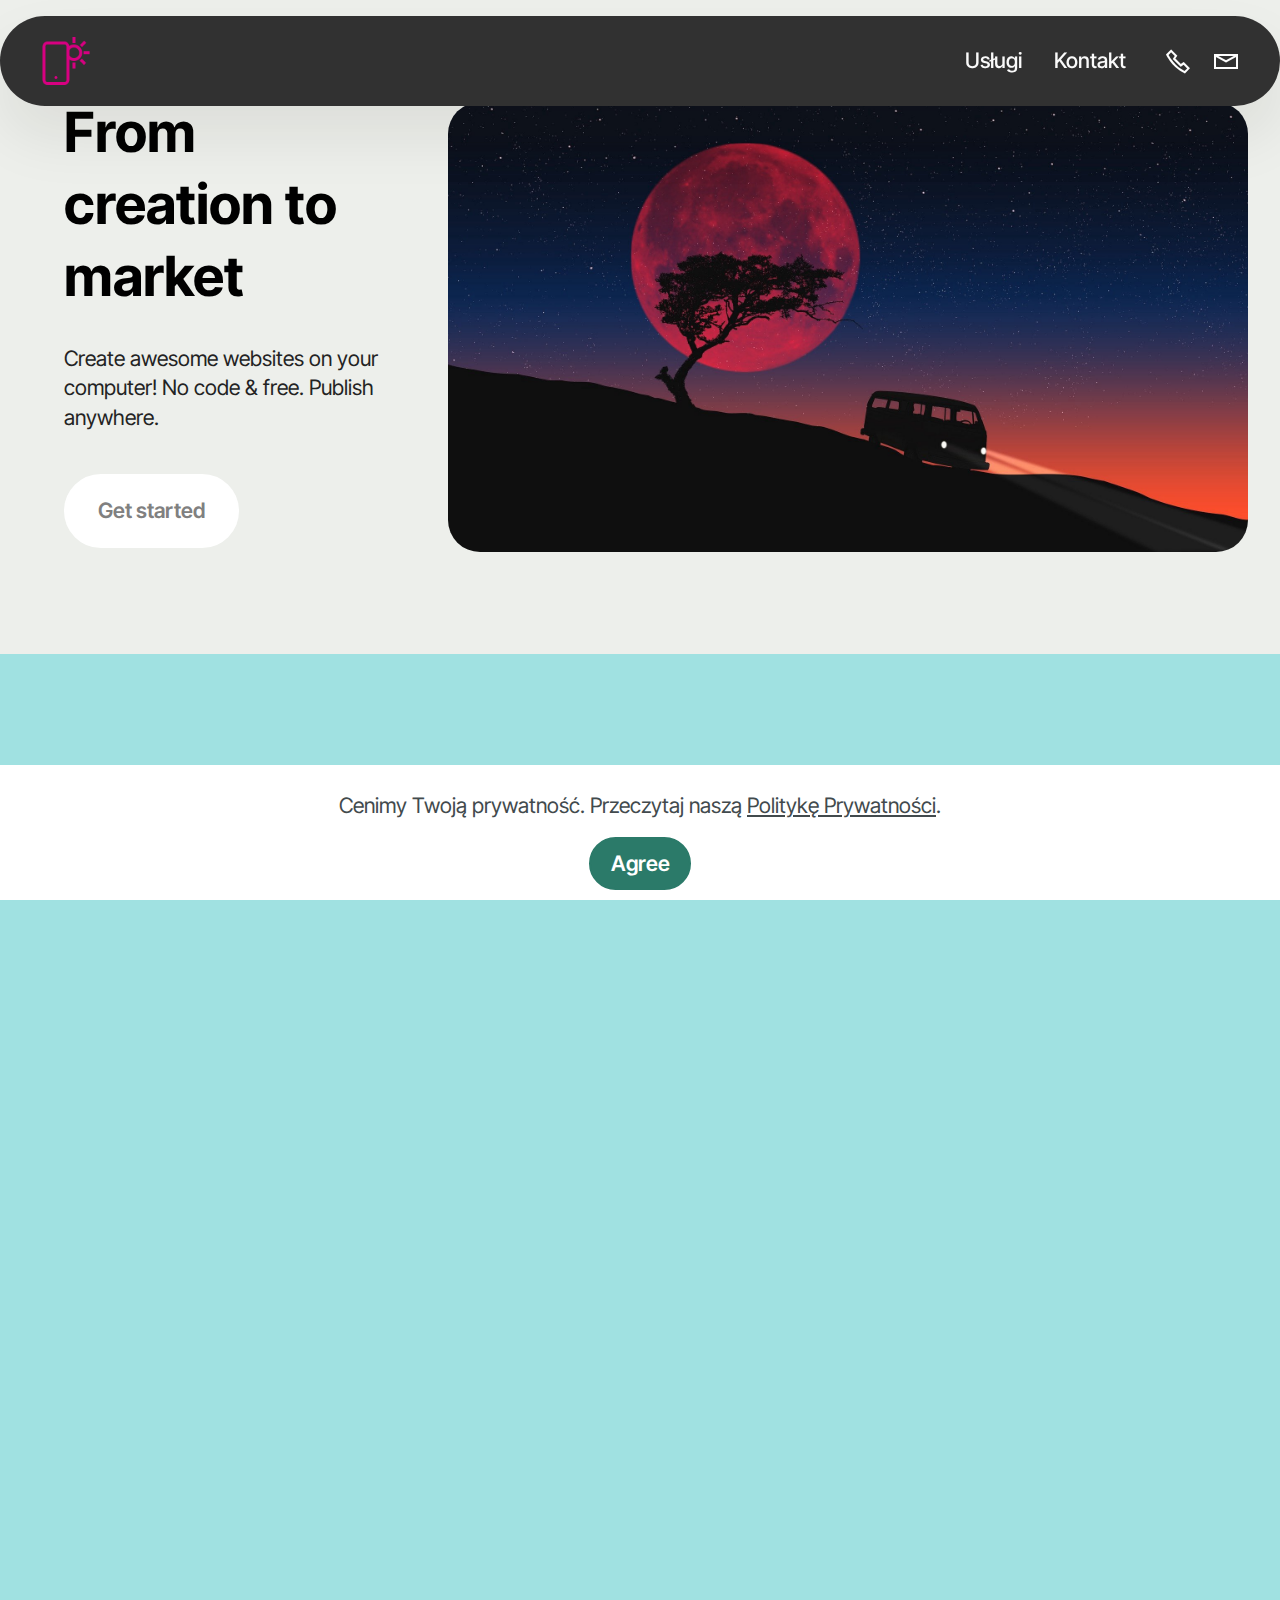
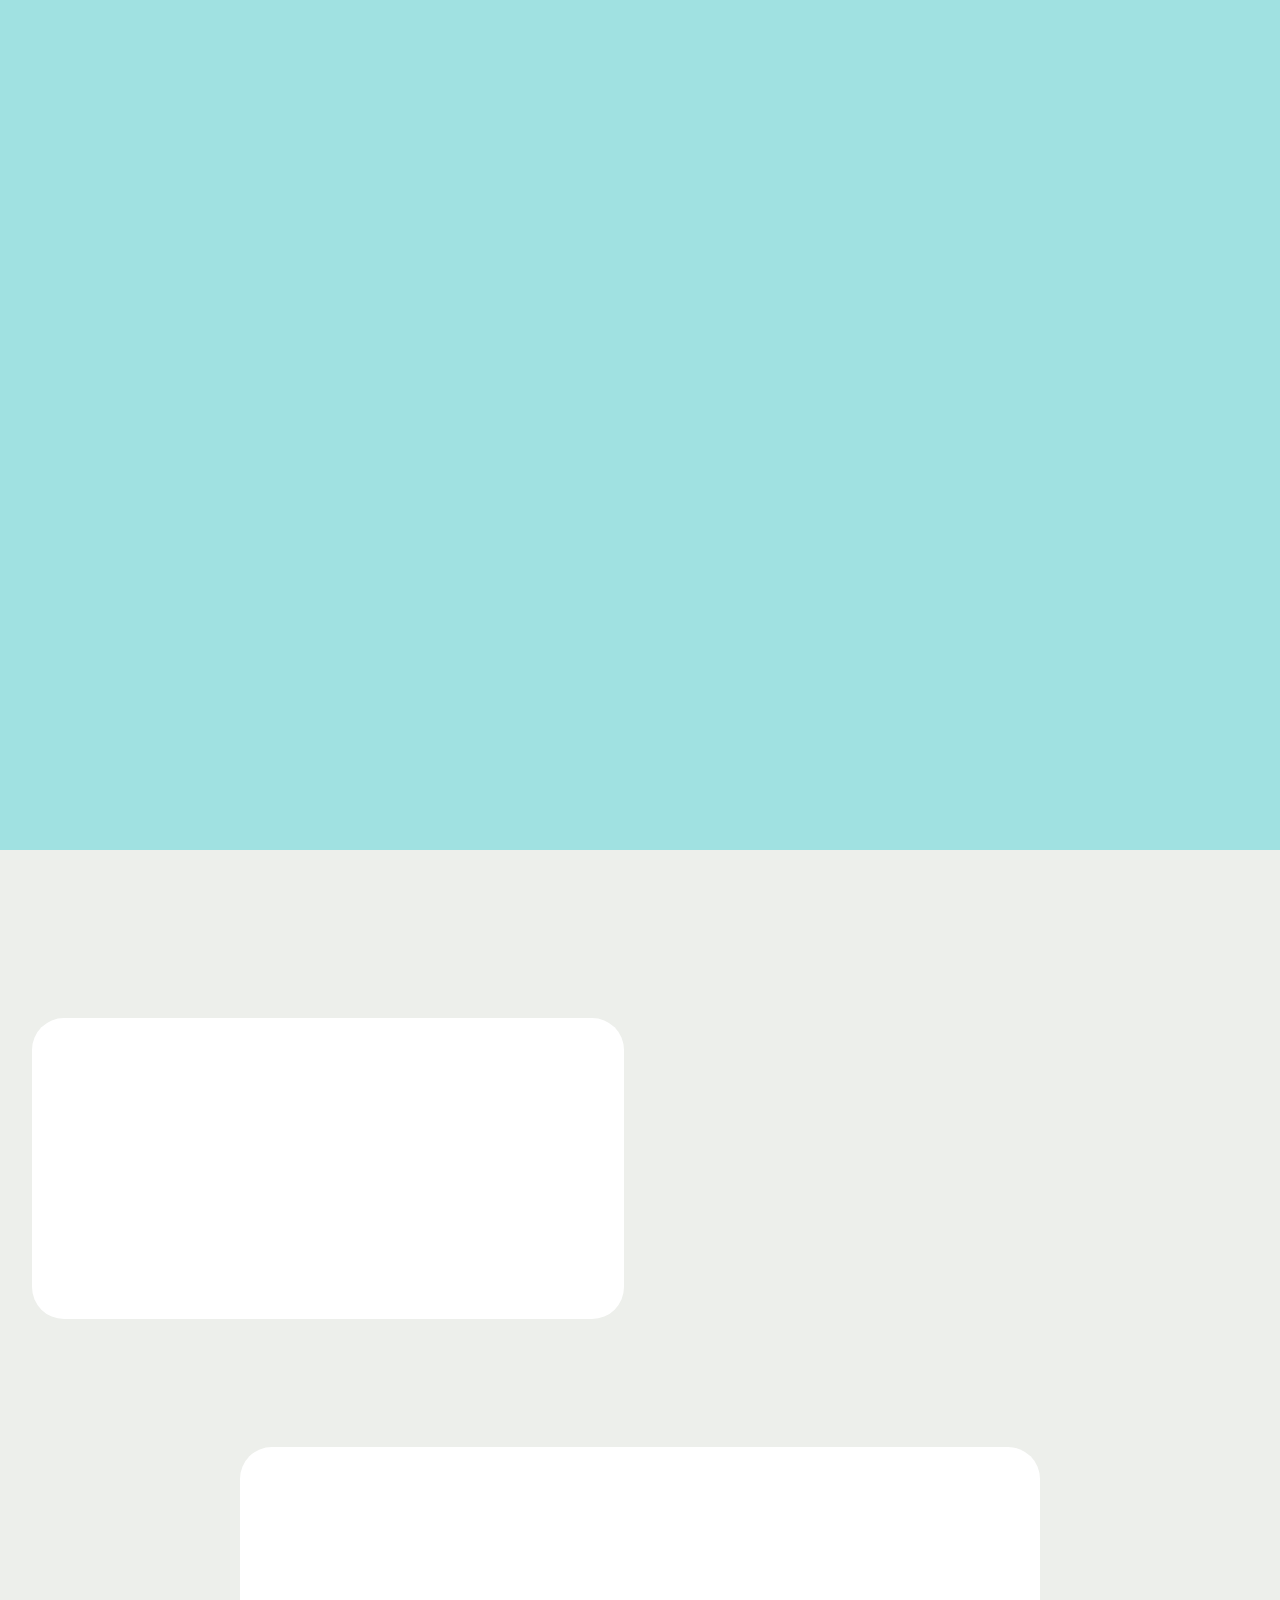
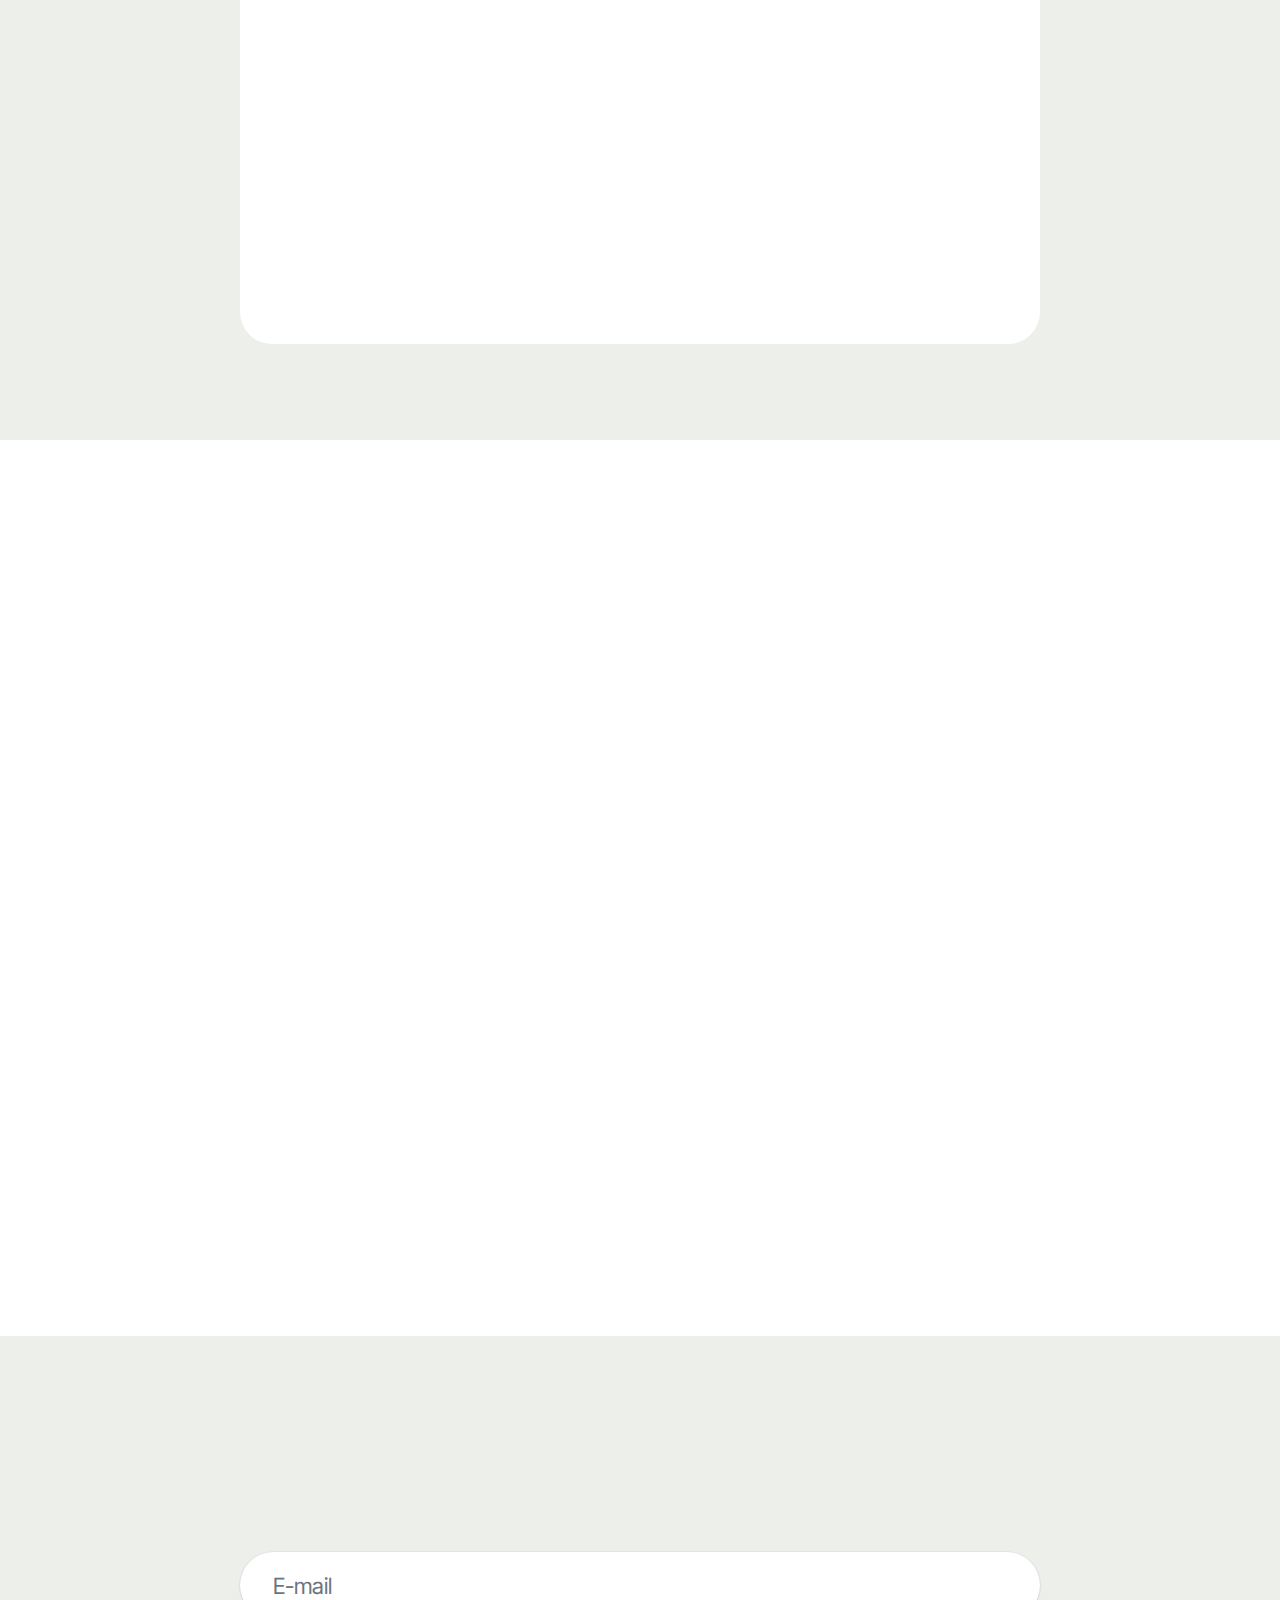
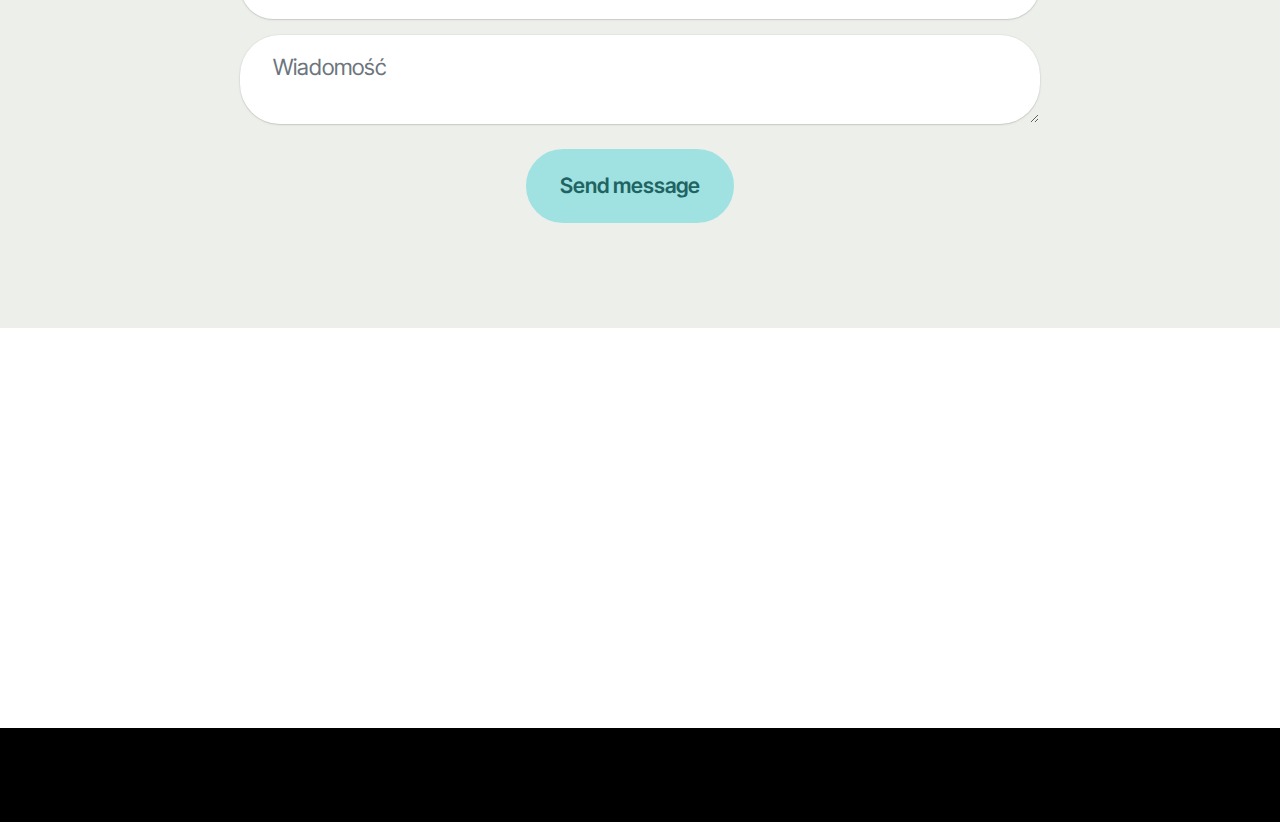
==== index.html @ 1a34a79d "Add files via upload" ====
<!DOCTYPE html>
<html  >
<head>
  <!-- Site made with Mobirise Website Builder v5.9.18, https://mobirise.com -->
  <meta charset="UTF-8">
  <meta http-equiv="X-UA-Compatible" content="IE=edge">
  <meta name="generator" content="Mobirise v5.9.18, mobirise.com">
  <meta name="viewport" content="width=device-width, initial-scale=1, minimum-scale=1">
  <link rel="shortcut icon" href="assets/images/logo.png" type="image/x-icon">
  <meta name="description" content="Opis widoczny w wyszukiwarce.">
  
  
  <title>Strona</title>
  <link rel="stylesheet" href="assets/web/assets/mobirise-icons2/mobirise2.css">
  <link rel="stylesheet" href="assets/bootstrap/css/bootstrap.min.css">
  <link rel="stylesheet" href="assets/bootstrap/css/bootstrap-grid.min.css">
  <link rel="stylesheet" href="assets/bootstrap/css/bootstrap-reboot.min.css">
  <link rel="stylesheet" href="assets/animatecss/animate.css">
  <link rel="stylesheet" href="assets/dropdown/css/style.css">
  <link rel="stylesheet" href="assets/socicon/css/styles.css">
  <link rel="stylesheet" href="assets/theme/css/style.css">
  <link rel="preload" href="https://fonts.googleapis.com/css?family=Inter+Tight:100,200,300,400,500,600,700,800,900,100i,200i,300i,400i,500i,600i,700i,800i,900i&display=swap" as="style" onload="this.onload=null;this.rel='stylesheet'">
  <noscript><link rel="stylesheet" href="https://fonts.googleapis.com/css?family=Inter+Tight:100,200,300,400,500,600,700,800,900,100i,200i,300i,400i,500i,600i,700i,800i,900i&display=swap"></noscript>
  <link rel="preload" as="style" href="assets/mobirise/css/mbr-additional.css?v=cMDUy2"><link rel="stylesheet" href="assets/mobirise/css/mbr-additional.css?v=cMDUy2" type="text/css">

  
  
  
</head>
<body>
  
  <section data-bs-version="5.1" class="menu menu2 cid-udIJ8fqL9A" once="menu" id="menu02-21">
	

	<nav class="navbar navbar-dropdown navbar-fixed-top navbar-expand-lg">
		<div class="container">
			<div class="navbar-brand">
				<span class="navbar-logo">
					<a href="index.html">
						<img src="assets/images/logo.png" alt="Mobirise Website Builder" style="height: 3rem;">
					</a>
				</span>
				
			</div>
			<button class="navbar-toggler" type="button" data-toggle="collapse" data-bs-toggle="collapse" data-target="#navbarSupportedContent" data-bs-target="#navbarSupportedContent" aria-controls="navbarNavAltMarkup" aria-expanded="false" aria-label="Toggle navigation">
				<div class="hamburger">
					<span></span>
					<span></span>
					<span></span>
					<span></span>
				</div>
			</button>
			<div class="collapse navbar-collapse" id="navbarSupportedContent">
				<ul class="navbar-nav nav-dropdown nav-right" data-app-modern-menu="true"><li class="nav-item">
						<a class="nav-link link text-white text-primary display-4" href="index.html#pricing01-1o" aria-expanded="false">Usługi</a>
					</li>
					<li class="nav-item">
						<a class="nav-link link text-white text-primary display-4" href="index.html#form02-1s">Kontakt</a>
					</li></ul>
				<div class="icons-menu">
					<a class="iconfont-wrapper" href="https://mobiri.se">
						<span class="p-2 mbr-iconfont mobi-mbri-phone mobi-mbri"></span>
					</a>
					<a class="iconfont-wrapper" href="https://mobiri.se">
						<span class="p-2 mbr-iconfont mobi-mbri-letter mobi-mbri"></span>
					</a>
					
					
				</div>
				
			</div>
		</div>
	</nav>
</section>

<section data-bs-version="5.1" class="header1 cid-udraD6HABs" id="header01-1m">
	

	
	

	<div class="container-fluid">
		<div class="row justify-content-center">
			<div class="col-12 col-md-12 col-lg-8 image-wrapper">
				<img class="w-100" src="assets/images/mbr-1920x1080.jpg" alt="Mobirise Website Builder">
			</div>
			<div class="col-12 col-lg col-md-12">
				<div class="text-wrapper align-left">
					<h1 class="mbr-section-title mbr-fonts-style mb-4 display-2">
						<strong>From creation to market</strong>
					</h1>
					<p class="mbr-text mbr-fonts-style mb-4 display-7">
						Create awesome websites on your computer! No code &amp; free. Publish anywhere.
					</p>
					<div class="mbr-section-btn mt-3">
						<a class="btn btn-danger display-7" href="https://mobiri.se">Get started</a>
					</div>
				</div>
			</div>
		</div>
	</div>
</section>

<section data-bs-version="5.1" class="features19 cid-udIFlsRQRJ" id="features019-1n">
	

	
	
	<div class="container">
		<div class="row justify-content-center">
			<div class="col-12 mb-5 content-head">
				<h3 class="mbr-section-title mbr-fonts-style align-center mb-0 display-2">
					<strong>Our Features</strong>
				</h3>
				<h5 class="mbr-section-subtitle mbr-fonts-style align-center mb-0 mt-4 display-7">
					Lorem ipsum dolor sit amet, consectetur adipiscing elit. Praesent vitae erat. Integer aliquam, lorem
					vitae dapibus sollicitudin, nibh nisl egestas enim, ut dapibus odio augue tempus venenatis mi
					semper.
				</h5>
			</div>
		</div>
		<div class="row">
			<div class="item features-without-image col-12 col-lg-4 item-mb">
				<div class="item-wrapper">
					<div class="card-box align-left">
						<div class="img-wrapper mb-3">
							<img class="" src="assets/images/shop1.jpg">
						</div>
						<h5 class="card-title mbr-fonts-style display-5">
							<strong>Creation</strong>
						</h5>
						<p class="card-text mbr-fonts-style display-7">
							Lorem ipsum dolor sit amet, consectetur adipiscing elit. Praesent vitae erat. Integer
							aliquam, lorem vitae dapibus sollicitudin, nibh nisl egestas enim, ut dapibus odio augue
							venenatis mi. Ut tempus dui at mi semper, vel dapibus nisl consectetur. Phasellus
							consectetur sapien non lacus imperdiet dapibus. In facilisis sed mi rutrum consequat. Sed
							augue sem diam.
						</p>
					</div>
				</div>
			</div>
			<div class="item features-without-image col-12 col-lg-4 item-mb">
				<div class="item-wrapper">
					<div class="card-box align-left">
						<div class="img-wrapper mb-3">
							<img class="" src="assets/images/shop2.jpg">
						</div>
						<h5 class="card-title mbr-fonts-style display-5">
							<strong>Promotion</strong>
						</h5>
						<p class="card-text mbr-fonts-style display-7">
							Lorem ipsum dolor sit amet, consectetur adipiscing elit. Praesent vitae erat. Integer
							aliquam, lorem vitae dapibus sollicitudin, nibh nisl egestas enim, ut dapibus odio augue
							venenatis mi. Ut tempus dui at mi semper, vel dapibus nisl consectetur. Phasellus
							consectetur sapien non lacus imperdiet dapibus. In facilisis sed mi rutrum consequat. Sed
							augue sem diam.
						</p>
					</div>
				</div>
			</div>
			<div class="item features-without-image col-12 col-lg-4 item-mb">
				<div class="item-wrapper">
					<div class="card-box align-left">
						<div class="img-wrapper mb-3">
							<img class="" src="assets/images/shop3.jpg">
						</div>
						<h5 class="card-title mbr-fonts-style display-5">
							<strong>Branding</strong>
						</h5>
						<p class="card-text mbr-fonts-style display-7">
							Lorem ipsum dolor sit amet, consectetur adipiscing elit. Praesent vitae erat. Integer
							aliquam, lorem vitae dapibus sollicitudin, nibh nisl egestas enim, ut dapibus odio augue
							venenatis mi. Ut tempus dui at mi semper, vel dapibus nisl consectetur. Phasellus
							consectetur sapien non lacus imperdiet dapibus. In facilisis sed mi rutrum consequat. Sed
							augue sem diam.
						</p>
					</div>
				</div>
			</div>
		</div>
	</div>
</section>

<section data-bs-version="5.1" class="pricing1 cid-udIGljB8ul" id="pricing01-1o">
  
  
  <div class="container">
    <div class="row justify-content-center">
      <div class="col-12 content-head">
        <div class="mbr-section-head mb-5">
          <h4 class="mbr-section-title mbr-fonts-style align-center mb-0 display-2"><strong>Cennik</strong></h4>
          
        </div>
      </div>
    </div>
    <div class="row"> 
      <div class="item features-without-image col-12 col-md-6 col-lg-3 item-mb">
        <div class="item-wrapper">
          <div class="item-head">
            <h5 class="item-title mbr-fonts-style mb-0 display-5">
              <strong>Premium</strong>
            </h5>
            <h6 class="item-subtitle mbr-fonts-style mt-0 mb-0 display-7">
              <strong>$24</strong>/month
            </h6>
          </div>
          <div class="item-content">
            <p class="mbr-text mbr-fonts-style display-7">
              Lorem ipsum dolor sit amet, consectetur adipiscing elit. Donec
              egestas massa.
            </p>
          </div>
          <div class="mbr-section-btn item-footer">
          <a href="" class="btn item-btn btn-primary display-7">Learn More</a>
        </div>
        </div>
      </div>

      <div class="item features-without-image col-12 col-md-6 col-lg-3 item-mb">
        <div class="item-wrapper">
          <div class="item-head">
            <h5 class="item-title mbr-fonts-style mb-0 display-5">
              <strong>Pro</strong>
            </h5>
            <h6 class="item-subtitle mbr-fonts-style mt-0 mb-0 display-7">
              <strong>$10</strong>/month
            </h6>
          </div>
          <div class="item-content">
            <p class="mbr-text mbr-fonts-style display-7">
              Lorem ipsum dolor sit amet, consectetur adipiscing elit. Donec
              egestas massa.
            </p>
          </div>
          <div class="mbr-section-btn item-footer">
          <a href="" class="btn item-btn btn-primary display-7">Learn More</a>
        </div>
        </div>
      </div>

      <div class="item features-without-image col-12 col-md-6 col-lg-3 item-mb">
        <div class="item-wrapper">
          <div class="item-head">
            <h5 class="item-title mbr-fonts-style mb-0 display-5">
              <strong>Starter</strong>
            </h5>
            <h6 class="item-subtitle mbr-fonts-style mt-0 mb-0 display-7">
              <strong>$5</strong>/month
            </h6>
          </div>
          <div class="item-content">
            <p class="mbr-text mbr-fonts-style display-7">
              Lorem ipsum dolor sit amet, consectetur adipiscing elit. Donec
              egestas massa.
            </p>
          </div>
          <div class="mbr-section-btn item-footer">
          <a href="" class="btn item-btn btn-primary display-7">Learn More</a>
        </div>
        </div>
      </div>
      <div class="item features-without-image col-12 col-md-6 col-lg-3 item-mb">
        <div class="item-wrapper">
          <div class="item-head">
            <h5 class="item-title mbr-fonts-style mb-0 display-5">
              <strong>Free</strong>
            </h5>
            <h6 class="item-subtitle mbr-fonts-style mt-0 mb-0 display-7">
              <strong>$0</strong>/month
            </h6>
          </div>
          <div class="item-content">
            <p class="mbr-text mbr-fonts-style display-7">
              Lorem ipsum dolor sit amet, consectetur adipiscing elit. Donec
              egestas massa.
            </p>
          </div>
          <div class="mbr-section-btn item-footer">
          <a href="" class="btn item-btn btn-primary display-7">Learn More</a>
        </div>
        </div>
      </div>
    </div>
  </div>
</section>

<section data-bs-version="5.1" class="contacts02 map1 cid-udIGtXlSM7" id="contacts02-1p">

    

    
    <div class="container">
        <div class="row justify-content-center">
            <div class="col-12 content-head">
                <div class="mbr-section-head mb-5">
                    <h3 class="mbr-section-title mbr-fonts-style align-center mb-0 display-2">
                        <strong>Kontakt</strong></h3>
                    
                </div>
            </div>
        </div>
        <div class="row justify-content-center">
            <div class="card col-12 col-md-12 col-lg-6">
                <div class="card-wrapper">
                    <div class="text-wrapper">
                        <h5 class="cardTitle mbr-fonts-style mb-2 display-5">
                            <strong>Contact Us</strong>
                        </h5>
                        <ul class="list mbr-fonts-style display-7">
                            <li class="mbr-text item-wrap">Phone: <a href="tel:+12345678910" class="text-primary">0 (800) 123 45
                                    67</a></li>
                            <li class="mbr-text item-wrap">WhatsApp: <a href="tel:+12345678910" class="text-primary">0 (800) 123
                                    45 67</a></li>
                            <li class="mbr-text item-wrap">Email: <a href="mailto:info@site.com" class="text-primary">info@site.com</a></li>
                            <li class="mbr-text item-wrap">Address: 350 5th Ave, New York, NY 10118</li>
                            <li class="mbr-text item-wrap">Working hours: 9:00AM - 6:00PM</li>
                        </ul>
                    </div>
                </div>
            </div>
            <div class="map-wrapper col-md-12 col-lg-6">
                <div class="google-map"><iframe frameborder="0" style="border:0" src="https://www.google.com/maps/embed?pb=!1m14!1m8!1m3!1d6045.3003145248895!2d-73.9884657!3d40.7477229!3m2!1i1024!2i768!4f13.1!3m3!1m2!1s0x89c259a9ac1f1b85%3A0x7e33d1c0e7af3be4!2zMzUwIDV0aCBBdmUsIE5ldyBZb3JrLCBOWSAxMDExOCwg0KHQqNCQ!5e0!3m2!1sru!2sru!4v1689597362021!5m2!1sen!2sen" allowfullscreen=""></iframe></div>
            </div>
        </div>
    </div>
</section>

<section data-bs-version="5.1" class="people06 cid-udIGuSRLIJ" id="people06-1q">   
    

    
    
    <div class="container">
        <div class="row justify-content-center">
            <div class="card col-12 col-md-12 col-lg-8">
                <div class="card-wrapper">
                    <div class="card-box align-center">
                        <p class="card-text mbr-fonts-style display-5">
                        I can't express how much I admire the distinctive offerings from this creative small business. Each product exudes its
                        own character and charm, making me feel like I own a piece of art!
                        </p>
                        <div class="img-wrapper mt-4 justify-content-center">
                            <img src="assets/images/team1.jpg" alt="" data-slide-to="0" data-bs-slide-to="0">
                        </div>
                        <p class="card-title mbr-fonts-style mt-3 display-7">
                            <strong>Sarah Jones</strong>
                        </p>
                    </div>
                </div>
            </div>
        </div>
    </div>
</section>

<section data-bs-version="5.1" class="content4 cid-udIGQeuiwa" id="list02-1r">
    

    
    
    <div class="container">
        <div class="row justify-content-center">
            <div class="col-lg-10">
                <div class="title col-md-12 mb-5">
                    <h3 class="mbr-section-title mbr-fonts-style display-2">
                        <strong>FAQ</strong>
                    </h3>
                    <h4 class="mbr-section-subtitle mbr-fonts-style mb-0 mt-4 display-7">
                        List main features of your project in this block.
                    </h4>
                </div>
                <div class="item features-without-image col-12">
                    <div class="item-wrapper">
                        <div class="card-box align-left">
                            <h5 class="card-title mbr-fonts-style mb-3 display-5">
                                <strong>How long does it take to receive the final photos?</strong>
                            </h5>
                            <p class="card-text mbr-fonts-style mb-5 display-7">
                                The turnaround time for receiving the final edited photos depends on the scope of the
                                project. Generally, you can expect to receive a preview or a selection of edited photos
                                within a week after the photoshoot. The complete set of edited photos will be delivered
                                within a few weeks.
                            </p>
                        </div>
                    </div>
                </div>
                <div class="item features-without-image col-12">
                    <div class="item-wrapper">
                        <div class="card-box align-left">
                            <h5 class="card-title mbr-fonts-style mb-3 display-5">
                                <strong>What is your pricing structure?</strong>
                            </h5>
                            <p class="card-text mbr-fonts-style mb-5 display-7">
                                My pricing varies depending on the type of photoshoot and the specific requirements. For
                                detailed pricing information, please reach out via the contact form, and I'll provide
                                you with a personalized quote.
                            </p>
                        </div>
                    </div>
                </div>
                <div class="item features-without-image col-12">
                    <div class="item-wrapper">
                        <div class="card-box align-left">
                            <h5 class="card-title mbr-fonts-style mb-3 display-5">
                                <strong>How can I access my photos after the shoot?</strong>
                            </h5>
                            <p class="card-text mbr-fonts-style mb-5 display-7">
                                After the photoshoot, I will provide you with a private online gallery where you can
                                view and download your edited photos. You'll receive a password-protected link that you
                                can share with friends and family.
                            </p>
                        </div>
                    </div>
                </div>
            </div>
        </div>
    </div>
</section>

<section data-bs-version="5.1" class="form5 cid-udIGXyNXI3" id="form02-1s">
    
    
    <div class="container">
        <div class="row justify-content-center">
            <div class="col-12 content-head">
                <div class="mbr-section-head mb-5">
                    <h3 class="mbr-section-title mbr-fonts-style align-center mb-0 display-2">
                        <strong>Contacts</strong>
                    </h3>
                    
                </div>
            </div>
        </div>
        <div class="row justify-content-center">
            <div class="col-lg-8 mx-auto mbr-form" data-form-type="formoid">
                <form action="https://mobirise.eu/" method="POST" class="mbr-form form-with-styler" data-form-title="Form Name"><input type="hidden" name="email" data-form-email="true" value="ZqEho2xarxq4zM/Sod16kLIQRExIQhy84mQ4rKvCTHCg0WYSVZTb8+uHOykN3q8hOLmaOxPJKBWW1Z0tqjy0r33vt6kge8ZhGAMRBMxuCEINdr15fRK7Id6Wsg3TQebX">
                    <div class="row">
                        <div hidden="hidden" data-form-alert="" class="alert alert-success col-12">Dziękujemy za skontaktowanie się z nami!</div>
                        <div hidden="hidden" data-form-alert-danger="" class="alert alert-danger col-12">
                            Oops...! some problem!
                        </div>
                    </div>
                    <div class="dragArea row">
                        
                        <div class="col-md col-sm-12 form-group mb-3" data-for="email">
                            <input type="email" name="email" placeholder="E-mail" data-form-field="email" class="form-control" value="" id="email-form02-1s">
                        </div>
                        
                        <div class="col-12 form-group mb-3" data-for="textarea">
                            <textarea name="textarea" placeholder="Wiadomość" data-form-field="textarea" class="form-control" id="textarea-form02-1s"></textarea>
                        </div>
                        <div class="col-lg-12 col-md-12 col-sm-12 align-center mbr-section-btn"><button type="submit" class="btn btn-warning display-7">Send message</button></div>
                    </div>
                </form>
            </div>
        </div>
    </div>
</section>

<section data-bs-version="5.1" class="social05 cid-udIH5rFf6W" id="social05-1t">
    

    

    <div class="container">
        <div class="row">
            <h3 class="mbr-section-title align-center mb-5 mbr-fonts-style display-2">
                <strong>Follow us</strong>
            </h3>
            <div class="col-12">
                <div class="social-row">
                    <div class="soc-item">
                        <a href="https://mobiri.se/" target="_blank">
                            <span class="mbr-iconfont socicon socicon-facebook"></span>
                        </a>
                    </div>
                    <div class="soc-item">
                        <a href="https://mobiri.se/" target="_blank">
                            <span class="mbr-iconfont socicon-twitter socicon"></span>
                        </a>
                    </div>
                    <div class="soc-item">
                        <a href="https://mobiri.se/" target="_blank">
                            <span class="mbr-iconfont socicon-instagram socicon"></span>
                        </a>
                    </div>
                    <div class="soc-item">
                        <a href="https://mobiri.se/" target="_blank">
                            <span class="mbr-iconfont socicon socicon-linkedin"></span>
                        </a>
                    </div>
                    <div class="soc-item">
                        <a href="https://mobiri.se/" target="_blank">
                            <span class="mbr-iconfont socicon socicon-twitch"></span>
                        </a>
                    </div>
                </div>
            </div>
        </div>
    </div>
</section>

<section data-bs-version="5.1" class="footer4 cid-udIHzsrIXY" once="footers" id="footer04-1u">

    

    

    <div class="container">
        <div class="media-container-row align-center mbr-white">
            <div class="col-12">
                <p class="mbr-text mb-0 mbr-fonts-style display-7">
                    © Copyright 2025 Mobirise - All Rights Reserved
                </p>
            </div>
        </div>
    </div>
</section><section id="hide-footer" class="display-7" style="padding: 0;align-items: center;justify-content: center;flex-wrap: wrap;    align-content: center;display: flex;position: relative;height: 4rem;"><a href="https://mobiri.se/3243529" style="flex: 1 1;height: 4rem;position: absolute;width: 100%;z-index: 1;"><img alt="" style="height: 4rem;" src="[data-uri]"></a><p style="margin: 0;text-align: center;" class="display-7">&#8204;</p><a style="z-index:1" href="https://mobirise.com/builder/ai-website-generator.html">AI Website Generator</a></section><script src="assets/bootstrap/js/bootstrap.bundle.min.js"></script>  <script src="assets/web/assets/cookies-alert-plugin/cookies-alert-core.js"></script>  <script src="assets/web/assets/cookies-alert-plugin/cookies-alert-script.js"></script>  <script src="assets/smoothscroll/smooth-scroll.js"></script>  <script src="assets/ytplayer/index.js"></script>  <script src="assets/dropdown/js/navbar-dropdown.js"></script>  <script src="assets/theme/js/script.js"></script>  <script src="assets/formoid/formoid.min.js"></script>  
  
  
<input name="cookieData" type="hidden" data-cookie-cookiesAlertType='false' data-cookie-customDialogSelector='null' data-cookie-colorText='#424a4d' data-cookie-colorBg='rgb(255, 255, 255)' data-cookie-opacityOverlay='0' data-cookie-bgOpacity='100' data-cookie-textButton='Agree' data-cookie-rejectText='REJECT' data-cookie-colorButton='#2b7a69' data-cookie-rejectColor='#ffffff' data-cookie-colorLink='#424a4d' data-cookie-underlineLink='true' data-cookie-text="Cenimy Twoją prywatność. Przeczytaj naszą <a href='Polityka-Prywatności.html'>Politykę Prywatności</a>.">
   <div id="scrollToTop" class="scrollToTop mbr-arrow-up"><a style="text-align: center;"><i class="mbr-arrow-up-icon mbr-arrow-up-icon-cm cm-icon cm-icon-smallarrow-up"></i></a></div>
    <input name="animation" type="hidden">

<style>
    #hide-footer{display: none !important;}
</style>

  </body>
</html>
---- assets/web/assets/mobirise-icons2/mobirise2.css ----
@font-face {
  font-family: 'Moririse2';
  font-display: swap;
  src:  url('mobirise2.eot?f2bix4');
  src:  url('mobirise2.eot?f2bix4#iefix') format('embedded-opentype'),
    url('mobirise2.ttf?f2bix4') format('truetype'),
    url('mobirise2.woff?f2bix4') format('woff'),
    url('mobirise2.svg?f2bix4#mobirise2') format('svg');
  font-weight: normal;
  font-style: normal;
}

[class^="mobi-"], [class*=" mobi-"] {
  /* use !important to prevent issues with browser extensions that change fonts */
  font-family: 'Moririse2' !important;
  speak: none;
  font-style: normal;
  font-weight: normal;
  font-variant: normal;
  text-transform: none;
  line-height: 1;

  /* Better Font Rendering =========== */
  -webkit-font-smoothing: antialiased;
  -moz-osx-font-smoothing: grayscale;
}

.mobi-mbri-add-submenu:before {
  content: "\e900";
}
.mobi-mbri-alert:before {
  content: "\e901";
}
.mobi-mbri-align-center:before {
  content: "\e902";
}
.mobi-mbri-align-justify:before {
  content: "\e903";
}
.mobi-mbri-align-left:before {
  content: "\e904";
}
.mobi-mbri-align-right:before {
  content: "\e905";
}
.mobi-mbri-android:before {
  content: "\e906";
}
.mobi-mbri-apple:before {
  content: "\e907";
}
.mobi-mbri-arrow-down:before {
  content: "\e908";
}
.mobi-mbri-arrow-next:before {
  content: "\e909";
}
.mobi-mbri-arrow-prev:before {
  content: "\e90a";
}
.mobi-mbri-arrow-up:before {
  content: "\e90b";
}
.mobi-mbri-bold:before {
  content: "\e90c";
}
.mobi-mbri-bookmark:before {
  content: "\e90d";
}
.mobi-mbri-bootstrap:before {
  content: "\e90e";
}
.mobi-mbri-briefcase:before {
  content: "\e90f";
}
.mobi-mbri-browse:before {
  content: "\e910";
}
.mobi-mbri-bulleted-list:before {
  content: "\e911";
}
.mobi-mbri-calendar:before {
  content: "\e912";
}
.mobi-mbri-camera:before {
  content: "\e913";
}
.mobi-mbri-cart-add:before {
  content: "\e914";
}
.mobi-mbri-cart-full:before {
  content: "\e915";
}
.mobi-mbri-cash:before {
  content: "\e916";
}
.mobi-mbri-change-style:before {
  content: "\e917";
}
.mobi-mbri-chat:before {
  content: "\e918";
}
.mobi-mbri-clock:before {
  content: "\e919";
}
.mobi-mbri-close:before {
  content: "\e91a";
}
.mobi-mbri-cloud:before {
  content: "\e91b";
}
.mobi-mbri-code:before {
  content: "\e91c";
}
.mobi-mbri-contact-form:before {
  content: "\e91d";
}
.mobi-mbri-credit-card:before {
  content: "\e91e";
}
.mobi-mbri-cursor-click:before {
  content: "\e91f";
}
.mobi-mbri-cust-feedback:before {
  content: "\e920";
}
.mobi-mbri-database:before {
  content: "\e921";
}
.mobi-mbri-delivery:before {
  content: "\e922";
}
.mobi-mbri-desktop:before {
  content: "\e923";
}
.mobi-mbri-devices:before {
  content: "\e924";
}
.mobi-mbri-down:before {
  content: "\e925";
}
.mobi-mbri-download-2:before {
  content: "\e926";
}
.mobi-mbri-download:before {
  content: "\e927";
}
.mobi-mbri-drag-n-drop-2:before {
  content: "\e928";
}
.mobi-mbri-drag-n-drop:before {
  content: "\e929";
}
.mobi-mbri-edit-2:before {
  content: "\e92a";
}
.mobi-mbri-edit:before {
  content: "\e92b";
}
.mobi-mbri-error:before {
  content: "\e92c";
}
.mobi-mbri-extension:before {
  content: "\e92d";
}
.mobi-mbri-features:before {
  content: "\e92e";
}
.mobi-mbri-file:before {
  content: "\e92f";
}
.mobi-mbri-flag:before {
  content: "\e930";
}
.mobi-mbri-folder:before {
  content: "\e931";
}
.mobi-mbri-gift:before {
  content: "\e932";
}
.mobi-mbri-github:before {
  content: "\e933";
}
.mobi-mbri-globe-2:before {
  content: "\e934";
}
.mobi-mbri-globe:before {
  content: "\e935";
}
.mobi-mbri-growing-chart:before {
  content: "\e936";
}
.mobi-mbri-hearth:before {
  content: "\e937";
}
.mobi-mbri-help:before {
  content: "\e938";
}
.mobi-mbri-home:before {
  content: "\e939";
}
.mobi-mbri-hot-cup:before {
  content: "\e93a";
}
.mobi-mbri-idea:before {
  content: "\e93b";
}
.mobi-mbri-image-gallery:before {
  content: "\e93c";
}
.mobi-mbri-image-slider:before {
  content: "\e93d";
}
.mobi-mbri-info:before {
  content: "\e93e";
}
.mobi-mbri-italic:before {
  content: "\e93f";
}
.mobi-mbri-key:before {
  content: "\e940";
}
.mobi-mbri-laptop:before {
  content: "\e941";
}
.mobi-mbri-layers:before {
  content: "\e942";
}
.mobi-mbri-left-right:before {
  content: "\e943";
}
.mobi-mbri-left:before {
  content: "\e944";
}
.mobi-mbri-letter:before {
  content: "\e945";
}
.mobi-mbri-like:before {
  content: "\e946";
}
.mobi-mbri-link:before {
  content: "\e947";
}
.mobi-mbri-lock:before {
  content: "\e948";
}
.mobi-mbri-login:before {
  content: "\e949";
}
.mobi-mbri-logout:before {
  content: "\e94a";
}
.mobi-mbri-magic-stick:before {
  content: "\e94b";
}
.mobi-mbri-map-pin:before {
  content: "\e94c";
}
.mobi-mbri-menu:before {
  content: "\e94d";
}
.mobi-mbri-mobile-2:before {
  content: "\e94e";
}
.mobi-mbri-mobile-horizontal:before {
  content: "\e94f";
}
.mobi-mbri-mobile:before {
  content: "\e950";
}
.mobi-mbri-mobirise:before {
  content: "\e951";
}
.mobi-mbri-more-horizontal:before {
  content: "\e952";
}
.mobi-mbri-more-vertical:before {
  content: "\e953";
}
.mobi-mbri-music:before {
  content: "\e954";
}
.mobi-mbri-new-file:before {
  content: "\e955";
}
.mobi-mbri-numbered-list:before {
  content: "\e956";
}
.mobi-mbri-opened-folder:before {
  content: "\e957";
}
.mobi-mbri-pages:before {
  content: "\e958";
}
.mobi-mbri-paper-plane:before {
  content: "\e959";
}
.mobi-mbri-paperclip:before {
  content: "\e95a";
}
.mobi-mbri-phone:before {
  content: "\e95b";
}
.mobi-mbri-photo:before {
  content: "\e95c";
}
.mobi-mbri-photos:before {
  content: "\e95d";
}
.mobi-mbri-pin:before {
  content: "\e95e";
}
.mobi-mbri-play:before {
  content: "\e95f";
}
.mobi-mbri-plus:before {
  content: "\e960";
}
.mobi-mbri-preview:before {
  content: "\e961";
}
.mobi-mbri-print:before {
  content: "\e962";
}
.mobi-mbri-protect:before {
  content: "\e963";
}
.mobi-mbri-question:before {
  content: "\e964";
}
.mobi-mbri-quote-left:before {
  content: "\e965";
}
.mobi-mbri-quote-right:before {
  content: "\e966";
}
.mobi-mbri-redo:before {
  content: "\e967";
}
.mobi-mbri-refresh:before {
  content: "\e968";
}
.mobi-mbri-responsive-2:before {
  content: "\e969";
}
.mobi-mbri-responsive:before {
  content: "\e96a";
}
.mobi-mbri-right:before {
  content: "\e96b";
}
.mobi-mbri-rocket:before {
  content: "\e96c";
}
.mobi-mbri-sad-face:before {
  content: "\e96d";
}
.mobi-mbri-sale:before {
  content: "\e96e";
}
.mobi-mbri-save:before {
  content: "\e96f";
}
.mobi-mbri-search:before {
  content: "\e970";
}
.mobi-mbri-setting-2:before {
  content: "\e971";
}
.mobi-mbri-setting-3:before {
  content: "\e972";
}
.mobi-mbri-setting:before {
  content: "\e973";
}
.mobi-mbri-share:before {
  content: "\e974";
}
.mobi-mbri-shopping-bag:before {
  content: "\e975";
}
.mobi-mbri-shopping-basket:before {
  content: "\e976";
}
.mobi-mbri-shopping-cart:before {
  content: "\e977";
}
.mobi-mbri-sites:before {
  content: "\e978";
}
.mobi-mbri-smile-face:before {
  content: "\e979";
}
.mobi-mbri-speed:before {
  content: "\e97a";
}
.mobi-mbri-star:before {
  content: "\e97b";
}
.mobi-mbri-success:before {
  content: "\e97c";
}
.mobi-mbri-sun:before {
  content: "\e97d";
}
.mobi-mbri-sun2:before {
  content: "\e97e";
}
.mobi-mbri-tablet-vertical:before {
  content: "\e97f";
}
.mobi-mbri-tablet:before {
  content: "\e980";
}
.mobi-mbri-target:before {
  content: "\e981";
}
.mobi-mbri-timer:before {
  content: "\e982";
}
.mobi-mbri-to-ftp:before {
  content: "\e983";
}
.mobi-mbri-to-local-drive:before {
  content: "\e984";
}
.mobi-mbri-touch-swipe:before {
  content: "\e985";
}
.mobi-mbri-touch:before {
  content: "\e986";
}
.mobi-mbri-trash:before {
  content: "\e987";
}
.mobi-mbri-underline:before {
  content: "\e988";
}
.mobi-mbri-undo:before {
  content: "\e989";
}
.mobi-mbri-unlink:before {
  content: "\e98a";
}
.mobi-mbri-unlock:before {
  content: "\e98b";
}
.mobi-mbri-up-down:before {
  content: "\e98c";
}
.mobi-mbri-up:before {
  content: "\e98d";
}
.mobi-mbri-update:before {
  content: "\e98e";
}
.mobi-mbri-upload-2:before {
  content: "\e98f";
}
.mobi-mbri-upload:before {
  content: "\e990";
}
.mobi-mbri-user-2:before {
  content: "\e991";
}
.mobi-mbri-user:before {
  content: "\e992";
}
.mobi-mbri-users:before {
  content: "\e993";
}
.mobi-mbri-video-play:before {
  content: "\e994";
}
.mobi-mbri-video:before {
  content: "\e995";
}
.mobi-mbri-watch:before {
  content: "\e996";
}
.mobi-mbri-website-theme-2:before {
  content: "\e997";
}
.mobi-mbri-website-theme:before {
  content: "\e998";
}
.mobi-mbri-wifi:before {
  content: "\e999";
}
.mobi-mbri-windows:before {
  content: "\e99a";
}
.mobi-mbri-zoom-in:before {
  content: "\e99b";
}
.mobi-mbri-zoom-out:before {
  content: "\e99c";
}
---- assets/dropdown/css/style.css ----
.navbar-dropdown {
  left: 0;
  padding: 0;
  position: absolute;
  right: 0;
  top: 0;
  transition: all 0.45s ease;
  z-index: 1030;
  background: #282828; }
  .navbar-dropdown .navbar-logo {
    margin-right: 0.8rem;
    transition: margin 0.3s ease-in-out;
    vertical-align: middle; }
    .navbar-dropdown .navbar-logo img {
      height: 3.125rem;
      transition: all 0.3s ease-in-out; }
    .navbar-dropdown .navbar-logo.mbr-iconfont {
      font-size: 3.125rem;
      line-height: 3.125rem; }
  .navbar-dropdown .navbar-caption {
    font-weight: 700;
    white-space: normal;
    vertical-align: -4px;
    line-height: 3.125rem !important; }
    .navbar-dropdown .navbar-caption, .navbar-dropdown .navbar-caption:hover {
      color: inherit;
      text-decoration: none; }
  .navbar-dropdown .mbr-iconfont + .navbar-caption {
    vertical-align: -1px; }
  .navbar-dropdown.navbar-fixed-top {
    position: fixed; }
  .navbar-dropdown .navbar-brand span {
    vertical-align: -4px; }
  .navbar-dropdown.bg-color.transparent {
    background: none; }
  .navbar-dropdown.navbar-short .navbar-brand {
    padding: 0.625rem 0; }
    .navbar-dropdown.navbar-short .navbar-brand span {
      vertical-align: -1px; }
  .navbar-dropdown.navbar-short .navbar-caption {
    line-height: 2.375rem !important;
    vertical-align: -2px; }
  .navbar-dropdown.navbar-short .navbar-logo {
    margin-right: 0.5rem; }
    .navbar-dropdown.navbar-short .navbar-logo img {
      height: 2.375rem; }
    .navbar-dropdown.navbar-short .navbar-logo.mbr-iconfont {
      font-size: 2.375rem;
      line-height: 2.375rem; }
  .navbar-dropdown.navbar-short .mbr-table-cell {
    height: 3.625rem; }
  .navbar-dropdown .navbar-close {
    left: 0.6875rem;
    position: fixed;
    top: 0.75rem;
    z-index: 1000; }
  .navbar-dropdown .hamburger-icon {
    content: "";
    display: inline-block;
    vertical-align: middle;
    width: 16px;
    -webkit-box-shadow: 0 -6px 0 1px #282828,0 0 0 1px #282828,0 6px 0 1px #282828;
    -moz-box-shadow: 0 -6px 0 1px #282828,0 0 0 1px #282828,0 6px 0 1px #282828;
    box-shadow: 0 -6px 0 1px #282828,0 0 0 1px #282828,0 6px 0 1px #282828; }

.dropdown-menu .dropdown-toggle[data-toggle="dropdown-submenu"]::after {
  border-bottom: 0.35em solid transparent;
  border-left: 0.35em solid;
  border-right: 0;
  border-top: 0.35em solid transparent;
  margin-left: 0.3rem; }

.dropdown-menu .dropdown-item:focus {
  outline: 0; }

.nav-dropdown {
  font-size: 0.75rem;
  font-weight: 500;
  height: auto !important; }
  .nav-dropdown .nav-btn {
    padding-left: 1rem; }
  .nav-dropdown .link {
    margin: .667em 1.667em;
    font-weight: 500;
    padding: 0;
    transition: color .2s ease-in-out; }
    .nav-dropdown .link.dropdown-toggle {
      margin-right: 2.583em; }
      .nav-dropdown .link.dropdown-toggle::after {
        margin-left: .25rem;
        border-top: 0.35em solid;
        border-right: 0.35em solid transparent;
        border-left: 0.35em solid transparent;
        border-bottom: 0; }
      .nav-dropdown .link.dropdown-toggle[aria-expanded="true"] {
        margin: 0;
        padding: 0.667em 3.263em  0.667em 1.667em; }
  .nav-dropdown .link::after,
  .nav-dropdown .dropdown-item::after {
    color: inherit; }
  .nav-dropdown .btn {
    font-size: 0.75rem;
    font-weight: 700;
    letter-spacing: 0;
    margin-bottom: 0;
    padding-left: 1.25rem;
    padding-right: 1.25rem; }
  .nav-dropdown .dropdown-menu {
    border-radius: 0;
    border: 0;
    left: 0;
    margin: 0;
    padding-bottom: 1.25rem;
    padding-top: 1.25rem;
    position: relative; }
  .nav-dropdown .dropdown-submenu {
    margin-left: 0.125rem;
    top: 0; }
  .nav-dropdown .dropdown-item {
    font-weight: 500;
    line-height: 2;
    padding: 0.3846em 4.615em 0.3846em 1.5385em;
    position: relative;
    transition: color .2s ease-in-out, background-color .2s ease-in-out; }
    .nav-dropdown .dropdown-item::after {
      margin-top: -0.3077em;
      position: absolute;
      right: 1.1538em;
      top: 50%; }
    .nav-dropdown .dropdown-item:focus, .nav-dropdown .dropdown-item:hover {
      background: none; }

@media (max-width: 767px) {
  .nav-dropdown.navbar-toggleable-sm {
    bottom: 0;
    display: none;
    left: 0;
    overflow-x: hidden;
    position: fixed;
    top: 0;
    transform: translateX(-100%);
    -ms-transform: translateX(-100%);
    -webkit-transform: translateX(-100%);
    width: 18.75rem;
    z-index: 999; } }
.nav-dropdown.navbar-toggleable-xl {
  bottom: 0;
  display: none;
  left: 0;
  overflow-x: hidden;
  position: fixed;
  top: 0;
  transform: translateX(-100%);
  -ms-transform: translateX(-100%);
  -webkit-transform: translateX(-100%);
  width: 18.75rem;
  z-index: 999; }

.nav-dropdown-sm {
  display: block !important;
  overflow-x: hidden;
  overflow: auto;
  padding-top: 3.875rem; }
  .nav-dropdown-sm::after {
    content: "";
    display: block;
    height: 3rem;
    width: 100%; }
  .nav-dropdown-sm.collapse.in ~ .navbar-close {
    display: block !important; }
  .nav-dropdown-sm.collapsing, .nav-dropdown-sm.collapse.in {
    transform: translateX(0);
    -ms-transform: translateX(0);
    -webkit-transform: translateX(0);
    transition: all 0.25s ease-out;
    -webkit-transition: all 0.25s ease-out;
    background: #282828; }
  .nav-dropdown-sm.collapsing[aria-expanded="false"] {
    transform: translateX(-100%);
    -ms-transform: translateX(-100%);
    -webkit-transform: translateX(-100%); }
  .nav-dropdown-sm .nav-item {
    display: block;
    margin-left: 0 !important;
    padding-left: 0; }
  .nav-dropdown-sm .link,
  .nav-dropdown-sm .dropdown-item {
    border-top: 1px dotted rgba(255, 255, 255, 0.1);
    font-size: 0.8125rem;
    line-height: 1.6;
    margin: 0 !important;
    padding: 0.875rem 2.4rem 0.875rem 1.5625rem !important;
    position: relative;
    white-space: normal; }
    .nav-dropdown-sm .link:focus, .nav-dropdown-sm .link:hover,
    .nav-dropdown-sm .dropdown-item:focus,
    .nav-dropdown-sm .dropdown-item:hover {
      background: rgba(0, 0, 0, 0.2) !important;
      color: #c0a375; }
  .nav-dropdown-sm .nav-btn {
    position: relative;
    padding: 1.5625rem 1.5625rem 0 1.5625rem; }
    .nav-dropdown-sm .nav-btn::before {
      border-top: 1px dotted rgba(255, 255, 255, 0.1);
      content: "";
      left: 0;
      position: absolute;
      top: 0;
      width: 100%; }
    .nav-dropdown-sm .nav-btn + .nav-btn {
      padding-top: 0.625rem; }
      .nav-dropdown-sm .nav-btn + .nav-btn::before {
        display: none; }
  .nav-dropdown-sm .btn {
    padding: 0.625rem 0; }
  .nav-dropdown-sm .dropdown-toggle[data-toggle="dropdown-submenu"]::after {
    margin-left: .25rem;
    border-top: 0.35em solid;
    border-right: 0.35em solid transparent;
    border-left: 0.35em solid transparent;
    border-bottom: 0; }
  .nav-dropdown-sm .dropdown-toggle[data-toggle="dropdown-submenu"][aria-expanded="true"]::after {
    border-top: 0;
    border-right: 0.35em solid transparent;
    border-left: 0.35em solid transparent;
    border-bottom: 0.35em solid; }
  .nav-dropdown-sm .dropdown-menu {
    margin: 0;
    padding: 0;
    position: relative;
    top: 0;
    left: 0;
    width: 100%;
    border: 0;
    float: none;
    border-radius: 0;
    background: none; }
  .nav-dropdown-sm .dropdown-submenu {
    left: 100%;
    margin-left: 0.125rem;
    margin-top: -1.25rem;
    top: 0; }

.navbar-toggleable-sm .nav-dropdown .dropdown-menu {
  position: absolute; }

.navbar-toggleable-sm .nav-dropdown .dropdown-submenu {
  left: 100%;
  margin-left: 0.125rem;
  margin-top: -1.25rem;
  top: 0; }

.navbar-toggleable-sm.opened .nav-dropdown .dropdown-menu {
  position: relative; }

.navbar-toggleable-sm.opened .nav-dropdown .dropdown-submenu {
  left: 0;
  margin-left: 00rem;
  margin-top: 0rem;
  top: 0; }

.is-builder .nav-dropdown.collapsing {
  transition: none !important; }
---- assets/socicon/css/styles.css ----
@charset "UTF-8";

@font-face {
  font-family: 'Socicon';
  src:  url('../fonts/socicon.eot');
  src:  url('../fonts/socicon.eot?#iefix') format('embedded-opentype'),
    url('../fonts/socicon.woff2') format('woff2'),
    url('../fonts/socicon.ttf') format('truetype'),
    url('../fonts/socicon.woff') format('woff'),
    url('../fonts/socicon.svg#socicon') format('svg');
  font-weight: normal;
  font-style: normal;
  font-display: swap;
}

[data-icon]:before {
  font-family: "socicon" !important;
  content: attr(data-icon);
  font-style: normal !important;
  font-weight: normal !important;
  font-variant: normal !important;
  text-transform: none !important;
  speak: none;
  line-height: 1;
  -webkit-font-smoothing: antialiased;
  -moz-osx-font-smoothing: grayscale;
}

[class^="socicon-"], [class*=" socicon-"] {
  /* use !important to prevent issues with browser extensions that change fonts */
  font-family: 'Socicon' !important;
  speak: none;
  font-style: normal;
  font-weight: normal;
  font-variant: normal;
  text-transform: none;
  line-height: 1;

  /* Better Font Rendering =========== */
  -webkit-font-smoothing: antialiased;
  -moz-osx-font-smoothing: grayscale;
}

.socicon-500px:before {
  content: "\e000";
}
.socicon-8tracks:before {
  content: "\e001";
}
.socicon-airbnb:before {
  content: "\e002";
}
.socicon-alliance:before {
  content: "\e003";
}
.socicon-amazon:before {
  content: "\e004";
}
.socicon-amplement:before {
  content: "\e005";
}
.socicon-android:before {
  content: "\e006";
}
.socicon-angellist:before {
  content: "\e007";
}
.socicon-apple:before {
  content: "\e008";
}
.socicon-appnet:before {
  content: "\e009";
}
.socicon-baidu:before {
  content: "\e00a";
}
.socicon-bandcamp:before {
  content: "\e00b";
}
.socicon-battlenet:before {
  content: "\e00c";
}
.socicon-mixer:before {
  content: "\e00d";
}
.socicon-bebee:before {
  content: "\e00e";
}
.socicon-bebo:before {
  content: "\e00f";
}
.socicon-behance:before {
  content: "\e010";
}
.socicon-blizzard:before {
  content: "\e011";
}
.socicon-blogger:before {
  content: "\e012";
}
.socicon-buffer:before {
  content: "\e013";
}
.socicon-chrome:before {
  content: "\e014";
}
.socicon-coderwall:before {
  content: "\e015";
}
.socicon-curse:before {
  content: "\e016";
}
.socicon-dailymotion:before {
  content: "\e017";
}
.socicon-deezer:before {
  content: "\e018";
}
.socicon-delicious:before {
  content: "\e019";
}
.socicon-deviantart:before {
  content: "\e01a";
}
.socicon-diablo:before {
  content: "\e01b";
}
.socicon-digg:before {
  content: "\e01c";
}
.socicon-discord:before {
  content: "\e01d";
}
.socicon-disqus:before {
  content: "\e01e";
}
.socicon-douban:before {
  content: "\e01f";
}
.socicon-draugiem:before {
  content: "\e020";
}
.socicon-dribbble:before {
  content: "\e021";
}
.socicon-drupal:before {
  content: "\e022";
}
.socicon-ebay:before {
  content: "\e023";
}
.socicon-ello:before {
  content: "\e024";
}
.socicon-endomodo:before {
  content: "\e025";
}
.socicon-envato:before {
  content: "\e026";
}
.socicon-etsy:before {
  content: "\e027";
}
.socicon-facebook:before {
  content: "\e028";
}
.socicon-feedburner:before {
  content: "\e029";
}
.socicon-filmweb:before {
  content: "\e02a";
}
.socicon-firefox:before {
  content: "\e02b";
}
.socicon-flattr:before {
  content: "\e02c";
}
.socicon-flickr:before {
  content: "\e02d";
}
.socicon-formulr:before {
  content: "\e02e";
}
.socicon-forrst:before {
  content: "\e02f";
}
.socicon-foursquare:before {
  content: "\e030";
}
.socicon-friendfeed:before {
  content: "\e031";
}
.socicon-github:before {
  content: "\e032";
}
.socicon-goodreads:before {
  content: "\e033";
}
.socicon-google:before {
  content: "\e034";
}
.socicon-googlescholar:before {
  content: "\e035";
}
.socicon-googlegroups:before {
  content: "\e036";
}
.socicon-googlephotos:before {
  content: "\e037";
}
.socicon-googleplus:before {
  content: "\e038";
}
.socicon-grooveshark:before {
  content: "\e039";
}
.socicon-hackerrank:before {
  content: "\e03a";
}
.socicon-hearthstone:before {
  content: "\e03b";
}
.socicon-hellocoton:before {
  content: "\e03c";
}
.socicon-heroes:before {
  content: "\e03d";
}
.socicon-smashcast:before {
  content: "\e03e";
}
.socicon-horde:before {
  content: "\e03f";
}
.socicon-houzz:before {
  content: "\e040";
}
.socicon-icq:before {
  content: "\e041";
}
.socicon-identica:before {
  content: "\e042";
}
.socicon-imdb:before {
  content: "\e043";
}
.socicon-instagram:before {
  content: "\e044";
}
.socicon-issuu:before {
  content: "\e045";
}
.socicon-istock:before {
  content: "\e046";
}
.socicon-itunes:before {
  content: "\e047";
}
.socicon-keybase:before {
  content: "\e048";
}
.socicon-lanyrd:before {
  content: "\e049";
}
.socicon-lastfm:before {
  content: "\e04a";
}
.socicon-line:before {
  content: "\e04b";
}
.socicon-linkedin:before {
  content: "\e04c";
}
.socicon-livejournal:before {
  content: "\e04d";
}
.socicon-lyft:before {
  content: "\e04e";
}
.socicon-macos:before {
  content: "\e04f";
}
.socicon-mail:before {
  content: "\e050";
}
.socicon-medium:before {
  content: "\e051";
}
.socicon-meetup:before {
  content: "\e052";
}
.socicon-mixcloud:before {
  content: "\e053";
}
.socicon-modelmayhem:before {
  content: "\e054";
}
.socicon-mumble:before {
  content: "\e055";
}
.socicon-myspace:before {
  content: "\e056";
}
.socicon-newsvine:before {
  content: "\e057";
}
.socicon-nintendo:before {
  content: "\e058";
}
.socicon-npm:before {
  content: "\e059";
}
.socicon-odnoklassniki:before {
  content: "\e05a";
}
.socicon-openid:before {
  content: "\e05b";
}
.socicon-opera:before {
  content: "\e05c";
}
.socicon-outlook:before {
  content: "\e05d";
}
.socicon-overwatch:before {
  content: "\e05e";
}
.socicon-patreon:before {
  content: "\e05f";
}
.socicon-paypal:before {
  content: "\e060";
}
.socicon-periscope:before {
  content: "\e061";
}
.socicon-persona:before {
  content: "\e062";
}
.socicon-pinterest:before {
  content: "\e063";
}
.socicon-play:before {
  content: "\e064";
}
.socicon-player:before {
  content: "\e065";
}
.socicon-playstation:before {
  content: "\e066";
}
.socicon-pocket:before {
  content: "\e067";
}
.socicon-qq:before {
  content: "\e068";
}
.socicon-quora:before {
  content: "\e069";
}
.socicon-raidcall:before {
  content: "\e06a";
}
.socicon-ravelry:before {
  content: "\e06b";
}
.socicon-reddit:before {
  content: "\e06c";
}
.socicon-renren:before {
  content: "\e06d";
}
.socicon-researchgate:before {
  content: "\e06e";
}
.socicon-residentadvisor:before {
  content: "\e06f";
}
.socicon-reverbnation:before {
  content: "\e070";
}
.socicon-rss:before {
  content: "\e071";
}
.socicon-sharethis:before {
  content: "\e072";
}
.socicon-skype:before {
  content: "\e073";
}
.socicon-slideshare:before {
  content: "\e074";
}
.socicon-smugmug:before {
  content: "\e075";
}
.socicon-snapchat:before {
  content: "\e076";
}
.socicon-songkick:before {
  content: "\e077";
}
.socicon-soundcloud:before {
  content: "\e078";
}
.socicon-spotify:before {
  content: "\e079";
}
.socicon-stackexchange:before {
  content: "\e07a";
}
.socicon-stackoverflow:before {
  content: "\e07b";
}
.socicon-starcraft:before {
  content: "\e07c";
}
.socicon-stayfriends:before {
  content: "\e07d";
}
.socicon-steam:before {
  content: "\e07e";
}
.socicon-storehouse:before {
  content: "\e07f";
}
.socicon-strava:before {
  content: "\e080";
}
.socicon-streamjar:before {
  content: "\e081";
}
.socicon-stumbleupon:before {
  content: "\e082";
}
.socicon-swarm:before {
  content: "\e083";
}
.socicon-teamspeak:before {
  content: "\e084";
}
.socicon-teamviewer:before {
  content: "\e085";
}
.socicon-technorati:before {
  content: "\e086";
}
.socicon-telegram:before {
  content: "\e087";
}
.socicon-tripadvisor:before {
  content: "\e088";
}
.socicon-tripit:before {
  content: "\e089";
}
.socicon-triplej:before {
  content: "\e08a";
}
.socicon-tumblr:before {
  content: "\e08b";
}
.socicon-twitch:before {
  content: "\e08c";
}
.socicon-twitter:before {
  content: "\e08d";
}
.socicon-uber:before {
  content: "\e08e";
}
.socicon-ventrilo:before {
  content: "\e08f";
}
.socicon-viadeo:before {
  content: "\e090";
}
.socicon-viber:before {
  content: "\e091";
}
.socicon-viewbug:before {
  content: "\e092";
}
.socicon-vimeo:before {
  content: "\e093";
}
.socicon-vine:before {
  content: "\e094";
}
.socicon-vkontakte:before {
  content: "\e095";
}
.socicon-warcraft:before {
  content: "\e096";
}
.socicon-wechat:before {
  content: "\e097";
}
.socicon-weibo:before {
  content: "\e098";
}
.socicon-whatsapp:before {
  content: "\e099";
}
.socicon-wikipedia:before {
  content: "\e09a";
}
.socicon-windows:before {
  content: "\e09b";
}
.socicon-wordpress:before {
  content: "\e09c";
}
.socicon-wykop:before {
  content: "\e09d";
}
.socicon-xbox:before {
  content: "\e09e";
}
.socicon-xing:before {
  content: "\e09f";
}
.socicon-yahoo:before {
  content: "\e0a0";
}
.socicon-yammer:before {
  content: "\e0a1";
}
.socicon-yandex:before {
  content: "\e0a2";
}
.socicon-yelp:before {
  content: "\e0a3";
}
.socicon-younow:before {
  content: "\e0a4";
}
.socicon-youtube:before {
  content: "\e0a5";
}
.socicon-zapier:before {
  content: "\e0a6";
}
.socicon-zerply:before {
  content: "\e0a7";
}
.socicon-zomato:before {
  content: "\e0a8";
}
.socicon-zynga:before {
  content: "\e0a9";
}
.socicon-spreadshirt:before {
  content: "\e901";
}
.socicon-gamejolt:before {
  content: "\e902";
}
.socicon-trello:before {
  content: "\e903";
}
.socicon-tunein:before {
  content: "\e904";
}
.socicon-bloglovin:before {
  content: "\e905";
}
.socicon-gamewisp:before {
  content: "\e906";
}
.socicon-messenger:before {
  content: "\e907";
}
.socicon-pandora:before {
  content: "\e908";
}
.socicon-augment:before {
  content: "\e909";
}
.socicon-bitbucket:before {
  content: "\e90a";
}
.socicon-fyuse:before {
  content: "\e90b";
}
.socicon-yt-gaming:before {
  content: "\e90c";
}
.socicon-sketchfab:before {
  content: "\e90d";
}
.socicon-mobcrush:before {
  content: "\e90e";
}
.socicon-microsoft:before {
  content: "\e90f";
}
.socicon-realtor:before {
  content: "\e910";
}
.socicon-tidal:before {
  content: "\e911";
}
.socicon-qobuz:before {
  content: "\e912";
}
.socicon-natgeo:before {
  content: "\e913";
}
.socicon-mastodon:before {
  content: "\e914";
}
.socicon-unsplash:before {
  content: "\e915";
}
.socicon-homeadvisor:before {
  content: "\e916";
}
.socicon-angieslist:before {
  content: "\e917";
}
.socicon-codepen:before {
  content: "\e918";
}
.socicon-slack:before {
  content: "\e919";
}
.socicon-openaigym:before {
  content: "\e91a";
}
.socicon-logmein:before {
  content: "\e91b";
}
.socicon-fiverr:before {
  content: "\e91c";
}
.socicon-gotomeeting:before {
  content: "\e91d";
}
.socicon-aliexpress:before {
  content: "\e91e";
}
.socicon-guru:before {
  content: "\e91f";
}
.socicon-appstore:before {
  content: "\e920";
}
.socicon-homes:before {
  content: "\e921";
}
.socicon-zoom:before {
  content: "\e922";
}
.socicon-alibaba:before {
  content: "\e923";
}
.socicon-craigslist:before {
  content: "\e924";
}
.socicon-wix:before {
  content: "\e925";
}
.socicon-redfin:before {
  content: "\e926";
}
.socicon-googlecalendar:before {
  content: "\e927";
}
.socicon-shopify:before {
  content: "\e928";
}
.socicon-freelancer:before {
  content: "\e929";
}
.socicon-seedrs:before {
  content: "\e92a";
}
.socicon-bing:before {
  content: "\e92b";
}
.socicon-doodle:before {
  content: "\e92c";
}
.socicon-bonanza:before {
  content: "\e92d";
}
.socicon-squarespace:before {
  content: "\e92e";
}
.socicon-toptal:before {
  content: "\e92f";
}
.socicon-gust:before {
  content: "\e930";
}
.socicon-ask:before {
  content: "\e931";
}
.socicon-trulia:before {
  content: "\e932";
}
.socicon-loomly:before {
  content: "\e933";
}
.socicon-ghost:before {
  content: "\e934";
}
.socicon-upwork:before {
  content: "\e935";
}
.socicon-fundable:before {
  content: "\e936";
}
.socicon-booking:before {
  content: "\e937";
}
.socicon-googlemaps:before {
  content: "\e938";
}
.socicon-zillow:before {
  content: "\e939";
}
.socicon-niconico:before {
  content: "\e93a";
}
.socicon-toneden:before {
  content: "\e93b";
}
.socicon-crunchbase:before {
  content: "\e93c";
}
.socicon-homefy:before {
  content: "\e93d";
}
.socicon-calendly:before {
  content: "\e93e";
}
.socicon-livemaster:before {
  content: "\e93f";
}
.socicon-udemy:before {
  content: "\e940";
}
.socicon-codered:before {
  content: "\e941";
}
.socicon-origin:before {
  content: "\e942";
}
.socicon-nextdoor:before {
  content: "\e943";
}
.socicon-portfolio:before {
  content: "\e944";
}
.socicon-instructables:before {
  content: "\e945";
}
.socicon-gitlab:before {
  content: "\e946";
}
.socicon-hackernews:before {
  content: "\e947";
}
.socicon-smashwords:before {
  content: "\e948";
}
.socicon-kobo:before {
  content: "\e949";
}
.socicon-bookbub:before {
  content: "\e94a";
}
.socicon-mailru:before {
  content: "\e94b";
}
.socicon-moddb:before {
  content: "\e94c";
}
.socicon-indiedb:before {
  content: "\e94d";
}
.socicon-traxsource:before {
  content: "\e94e";
}
.socicon-gamefor:before {
  content: "\e94f";
}
.socicon-pixiv:before {
  content: "\e950";
}
.socicon-myanimelist:before {
  content: "\e951";
}
.socicon-blackberry:before {
  content: "\e952";
}
.socicon-wickr:before {
  content: "\e953";
}
.socicon-spip:before {
  content: "\e954";
}
.socicon-napster:before {
  content: "\e955";
}
.socicon-beatport:before {
  content: "\e956";
}
.socicon-hackerone:before {
  content: "\e957";
}
.socicon-internet:before {
  content: "\e958";
}
.socicon-ubuntu:before {
  content: "\e959";
}
.socicon-artstation:before {
  content: "\e95a";
}
.socicon-invision:before {
  content: "\e95b";
}
.socicon-torial:before {
  content: "\e95c";
}
.socicon-collectorz:before {
  content: "\e95d";
}
.socicon-seenthis:before {
  content: "\e95e";
}
.socicon-googleplaymusic:before {
  content: "\e95f";
}
.socicon-debian:before {
  content: "\e960";
}
.socicon-filmfreeway:before {
  content: "\e961";
}
.socicon-gnome:before {
  content: "\e962";
}
.socicon-itchio:before {
  content: "\e963";
}
.socicon-jamendo:before {
  content: "\e964";
}
.socicon-mix:before {
  content: "\e965";
}
.socicon-sharepoint:before {
  content: "\e966";
}
.socicon-tinder:before {
  content: "\e967";
}
.socicon-windguru:before {
  content: "\e968";
}
.socicon-cdbaby:before {
  content: "\e969";
}
.socicon-elementaryos:before {
  content: "\e96a";
}
.socicon-stage32:before {
  content: "\e96b";
}
.socicon-tiktok:before {
  content: "\e96c";
}
.socicon-gitter:before {
  content: "\e96d";
}
.socicon-letterboxd:before {
  content: "\e96e";
}
.socicon-threema:before {
  content: "\e96f";
}
.socicon-splice:before {
  content: "\e970";
}
.socicon-metapop:before {
  content: "\e971";
}
.socicon-naver:before {
  content: "\e972";
}
.socicon-remote:before {
  content: "\e973";
}
.socicon-flipboard:before {
  content: "\e974";
}
.socicon-googlehangouts:before {
  content: "\e975";
}
.socicon-dlive:before {
  content: "\e976";
}
.socicon-vsco:before {
  content: "\e977";
}
.socicon-stitcher:before {
  content: "\e978";
}
.socicon-avvo:before {
  content: "\e979";
}
.socicon-redbubble:before {
  content: "\e97a";
}
.socicon-society6:before {
  content: "\e97b";
}
.socicon-zazzle:before {
  content: "\e97c";
}
.socicon-eitaa:before {
  content: "\e97d";
}
.socicon-soroush:before {
  content: "\e97e";
}
.socicon-bale:before {
  content: "\e97f";
}
---- assets/theme/css/style.css ----
@charset "UTF-8";
section {
  background-color: #ffffff;
}

body {
  font-style: normal;
  line-height: 1.5;
  font-weight: 400;
  color: #232323;
  position: relative;
}

button {
  background-color: transparent;
  border-color: transparent;
}

.embla__button,
.carousel-control {
  background-color: #edefea !important;
  opacity: 0.8 !important;
  color: #464845 !important;
  border-color: #edefea !important;
}

.carousel .close,
.modalWindow .close {
  background-color: #edefea !important;
  color: #464845 !important;
  border-color: #edefea !important;
  opacity: 0.8 !important;
}

.carousel .close:hover,
.modalWindow .close:hover {
  opacity: 1 !important;
}

.carousel-indicators li {
  background-color: #edefea !important;
  border: 2px solid #464845 !important;
}

.carousel-indicators li:hover,
.carousel-indicators li:active {
  opacity: 0.8 !important;
}

.embla__button:hover,
.carousel-control:hover {
  background-color: #edefea !important;
  opacity: 1 !important;
}

.modalWindow-video-container {
  height: 80%;
}

section,
.container,
.container-fluid {
  position: relative;
  word-wrap: break-word;
}

a.mbr-iconfont:hover {
  text-decoration: none;
}

.article .lead p,
.article .lead ul,
.article .lead ol,
.article .lead pre,
.article .lead blockquote {
  margin-bottom: 0;
}

a {
  font-style: normal;
  font-weight: 400;
  cursor: pointer;
}
a, a:hover {
  text-decoration: none;
}

.mbr-section-title {
  font-style: normal;
  line-height: 1.3;
}

.mbr-section-subtitle {
  line-height: 1.3;
}

.mbr-text {
  font-style: normal;
  line-height: 1.7;
}

h1,
h2,
h3,
h4,
h5,
h6,
.display-1,
.display-2,
.display-4,
.display-5,
.display-7,
span,
p,
a {
  line-height: 1;
  word-break: break-word;
  word-wrap: break-word;
  font-weight: 400;
}

b,
strong {
  font-weight: bold;
}

input:-webkit-autofill, input:-webkit-autofill:hover, input:-webkit-autofill:focus, input:-webkit-autofill:active {
  transition-delay: 9999s;
  -webkit-transition-property: background-color, color;
  transition-property: background-color, color;
}

textarea[type=hidden] {
  display: none;
}

section {
  background-position: 50% 50%;
  background-repeat: no-repeat;
  background-size: cover;
}
section .mbr-background-video,
section .mbr-background-video-preview {
  position: absolute;
  bottom: 0;
  left: 0;
  right: 0;
  top: 0;
}

.hidden {
  visibility: hidden;
}

.mbr-z-index20 {
  z-index: 20;
}

/*! Base colors */
.mbr-white {
  color: #ffffff;
}

.mbr-black {
  color: #111111;
}

.mbr-bg-white {
  background-color: #ffffff;
}

.mbr-bg-black {
  background-color: #000000;
}

/*! Text-aligns */
.align-left {
  text-align: left;
}

.align-center {
  text-align: center;
}

.align-right {
  text-align: right;
}

/*! Font-weight  */
.mbr-light {
  font-weight: 300;
}

.mbr-regular {
  font-weight: 400;
}

.mbr-semibold {
  font-weight: 500;
}

.mbr-bold {
  font-weight: 700;
}

/*! Media  */
.media-content {
  flex-basis: 100%;
}

.media-container-row {
  display: flex;
  flex-direction: row;
  flex-wrap: wrap;
  justify-content: center;
  align-content: center;
  align-items: start;
}
.media-container-row .media-size-item {
  width: 400px;
}

.media-container-column {
  display: flex;
  flex-direction: column;
  flex-wrap: wrap;
  justify-content: center;
  align-content: center;
  align-items: stretch;
}
.media-container-column > * {
  width: 100%;
}

@media (min-width: 992px) {
  .media-container-row {
    flex-wrap: nowrap;
  }
}
figure {
  margin-bottom: 0;
  overflow: hidden;
}

figure[mbr-media-size] {
  transition: width 0.1s;
}

img,
iframe {
  display: block;
  width: 100%;
}

.card {
  background-color: transparent;
  border: none;
}

.card-box {
  width: 100%;
}

.card-img {
  text-align: center;
  flex-shrink: 0;
  -webkit-flex-shrink: 0;
}

.media {
  max-width: 100%;
  margin: 0 auto;
}

.mbr-figure {
  align-self: center;
}

.media-container > div {
  max-width: 100%;
}

.mbr-figure img,
.card-img img {
  width: 100%;
}

@media (max-width: 991px) {
  .media-size-item {
    width: auto !important;
  }
  .media {
    width: auto;
  }
  .mbr-figure {
    width: 100% !important;
  }
}
/*! Buttons */
.mbr-section-btn {
  margin-left: -0.6rem;
  margin-right: -0.6rem;
  font-size: 0;
}

.btn {
  font-weight: 600;
  border-width: 1px;
  font-style: normal;
  margin: 0.6rem 0.6rem;
  white-space: normal;
  transition: all 0.2s ease-in-out;
  display: inline-flex;
  align-items: center;
  justify-content: center;
  word-break: break-word;
}

.btn-sm {
  font-weight: 600;
  letter-spacing: 0px;
  transition: all 0.3s ease-in-out;
}

.btn-md {
  font-weight: 600;
  letter-spacing: 0px;
  transition: all 0.3s ease-in-out;
}

.btn-lg {
  font-weight: 600;
  letter-spacing: 0px;
  transition: all 0.3s ease-in-out;
}

.btn-form {
  margin: 0;
}
.btn-form:hover {
  cursor: pointer;
}

nav .mbr-section-btn {
  margin-left: 0rem;
  margin-right: 0rem;
}

/*! Btn icon margin */
.btn .mbr-iconfont,
.btn.btn-sm .mbr-iconfont {
  order: 1;
  cursor: pointer;
  margin-left: 0.5rem;
  vertical-align: sub;
}

.btn.btn-md .mbr-iconfont,
.btn.btn-md .mbr-iconfont {
  margin-left: 0.8rem;
}

.mbr-regular {
  font-weight: 400;
}

.mbr-semibold {
  font-weight: 500;
}

.mbr-bold {
  font-weight: 700;
}

[type=submit] {
  -webkit-appearance: none;
}

/*! Full-screen */
.mbr-fullscreen .mbr-overlay {
  min-height: 100vh;
}

.mbr-fullscreen {
  display: flex;
  display: -moz-flex;
  display: -ms-flex;
  display: -o-flex;
  align-items: center;
  min-height: 100vh;
  padding-top: 3rem;
  padding-bottom: 3rem;
}

/*! Map */
.map {
  height: 25rem;
  position: relative;
}
.map iframe {
  width: 100%;
  height: 100%;
}

/*! Scroll to top arrow */
.mbr-arrow-up {
  bottom: 25px;
  right: 90px;
  position: fixed;
  text-align: right;
  z-index: 5000;
  color: #ffffff;
  font-size: 22px;
}

.mbr-arrow-up a {
  background: rgba(0, 0, 0, 0.2);
  border-radius: 50%;
  color: #fff;
  display: inline-block;
  height: 60px;
  width: 60px;
  border: 2px solid #fff;
  outline-style: none !important;
  position: relative;
  text-decoration: none;
  transition: all 0.3s ease-in-out;
  cursor: pointer;
  text-align: center;
}
.mbr-arrow-up a:hover {
  background-color: rgba(0, 0, 0, 0.4);
}
.mbr-arrow-up a i {
  line-height: 60px;
}

.mbr-arrow-up-icon {
  display: block;
  color: #fff;
}

.mbr-arrow-up-icon::before {
  content: "›";
  display: inline-block;
  font-family: serif;
  font-size: 22px;
  line-height: 1;
  font-style: normal;
  position: relative;
  top: 6px;
  left: -4px;
  transform: rotate(-90deg);
}

/*! Arrow Down */
.mbr-arrow {
  position: absolute;
  bottom: 45px;
  left: 50%;
  width: 60px;
  height: 60px;
  cursor: pointer;
  background-color: rgba(80, 80, 80, 0.5);
  border-radius: 50%;
  transform: translateX(-50%);
}
@media (max-width: 767px) {
  .mbr-arrow {
    display: none;
  }
}
.mbr-arrow > a {
  display: inline-block;
  text-decoration: none;
  outline-style: none;
  animation: arrowdown 1.7s ease-in-out infinite;
  color: #ffffff;
}
.mbr-arrow > a > i {
  position: absolute;
  top: -2px;
  left: 15px;
  font-size: 2rem;
}

#scrollToTop a i::before {
  content: "";
  position: absolute;
  display: block;
  border-bottom: 2.5px solid #fff;
  border-left: 2.5px solid #fff;
  width: 27.8%;
  height: 27.8%;
  left: 50%;
  top: 51%;
  transform: translateY(-30%) translateX(-50%) rotate(135deg);
}

@keyframes arrowdown {
  0% {
    transform: translateY(0px);
  }
  50% {
    transform: translateY(-5px);
  }
  100% {
    transform: translateY(0px);
  }
}
@media (max-width: 500px) {
  .mbr-arrow-up {
    left: 0;
    right: 0;
    text-align: center;
  }
}
/*Gradients animation*/
@keyframes gradient-animation {
  from {
    background-position: 0% 100%;
    animation-timing-function: ease-in-out;
  }
  to {
    background-position: 100% 0%;
    animation-timing-function: ease-in-out;
  }
}
.bg-gradient {
  background-size: 200% 200%;
  animation: gradient-animation 5s infinite alternate;
  -webkit-animation: gradient-animation 5s infinite alternate;
}

.menu .navbar-brand {
  display: -webkit-flex;
}
.menu .navbar-brand span {
  display: flex;
  display: -webkit-flex;
}
.menu .navbar-brand .navbar-caption-wrap {
  display: -webkit-flex;
}
.menu .navbar-brand .navbar-logo img {
  display: -webkit-flex;
  width: auto;
}
@media (min-width: 768px) and (max-width: 991px) {
  .menu .navbar-toggleable-sm .navbar-nav {
    display: -ms-flexbox;
  }
}
@media (max-width: 991px) {
  .menu .navbar-collapse {
    max-height: 93.5vh;
  }
  .menu .navbar-collapse.show {
    overflow: auto;
  }
}
@media (min-width: 992px) {
  .menu .navbar-nav.nav-dropdown {
    display: -webkit-flex;
  }
  .menu .navbar-toggleable-sm .navbar-collapse {
    display: -webkit-flex !important;
  }
  .menu .collapsed .navbar-collapse {
    max-height: 93.5vh;
  }
  .menu .collapsed .navbar-collapse.show {
    overflow: auto;
  }
}
@media (max-width: 767px) {
  .menu .navbar-collapse {
    max-height: 80vh;
  }
}

.nav-link .mbr-iconfont {
  margin-right: 0.5rem;
}

.navbar {
  display: -webkit-flex;
  -webkit-flex-wrap: wrap;
  -webkit-align-items: center;
  -webkit-justify-content: space-between;
}

.navbar-collapse {
  -webkit-flex-basis: 100%;
  -webkit-flex-grow: 1;
  -webkit-align-items: center;
}

.nav-dropdown .link {
  padding: 0.667em 1.667em !important;
  margin: 0 !important;
}

.nav {
  display: -webkit-flex;
  -webkit-flex-wrap: wrap;
}

.row {
  display: -webkit-flex;
  -webkit-flex-wrap: wrap;
}

.justify-content-center {
  -webkit-justify-content: center;
}

.form-inline {
  display: -webkit-flex;
}

.card-wrapper {
  -webkit-flex: 1;
}

.carousel-control {
  z-index: 10;
  display: -webkit-flex;
}

.carousel-controls {
  display: -webkit-flex;
}

.media {
  display: -webkit-flex;
}

.form-group:focus {
  outline: none;
}

.jq-selectbox__select {
  padding: 7px 0;
  position: relative;
}

.jq-selectbox__dropdown {
  overflow: hidden;
  border-radius: 10px;
  position: absolute;
  top: 100%;
  left: 0 !important;
  width: 100% !important;
}

.jq-selectbox__trigger-arrow {
  right: 0;
  transform: translateY(-50%);
}

.jq-selectbox li {
  padding: 1.07em 0.5em;
}

input[type=range] {
  padding-left: 0 !important;
  padding-right: 0 !important;
}

.modal-dialog,
.modal-content {
  height: 100%;
}

.modal-dialog .carousel-inner {
  height: calc(100vh - 1.75rem);
}
@media (max-width: 575px) {
  .modal-dialog .carousel-inner {
    height: calc(100vh - 1rem);
  }
}

.carousel-item {
  text-align: center;
}

.carousel-item img {
  margin: auto;
}

.navbar-toggler {
  align-self: flex-start;
  padding: 0.25rem 0.75rem;
  font-size: 1.25rem;
  line-height: 1;
  background: transparent;
  border: 1px solid transparent;
  border-radius: 0.25rem;
}

.navbar-toggler:focus,
.navbar-toggler:hover {
  text-decoration: none;
  box-shadow: none;
}

.navbar-toggler-icon {
  display: inline-block;
  width: 1.5em;
  height: 1.5em;
  vertical-align: middle;
  content: "";
  background: no-repeat center center;
  background-size: 100% 100%;
}

.navbar-toggler-left {
  position: absolute;
  left: 1rem;
}

.navbar-toggler-right {
  position: absolute;
  right: 1rem;
}

.card-img {
  width: auto;
}

.menu .navbar.collapsed:not(.beta-menu) {
  flex-direction: column;
}

.carousel-item.active,
.carousel-item-next,
.carousel-item-prev {
  display: flex;
}

.note-air-layout .dropup .dropdown-menu,
.note-air-layout .navbar-fixed-bottom .dropdown .dropdown-menu {
  bottom: initial !important;
}

html,
body {
  height: auto;
  min-height: 100vh;
}

.dropup .dropdown-toggle::after {
  display: none;
}

.form-asterisk {
  font-family: initial;
  position: absolute;
  top: -2px;
  font-weight: normal;
}

.form-control-label {
  position: relative;
  cursor: pointer;
  margin-bottom: 0.357em;
  padding: 0;
}

.alert {
  color: #ffffff;
  border-radius: 0;
  border: 0;
  font-size: 1.1rem;
  line-height: 1.5;
  margin-bottom: 1.875rem;
  padding: 1.25rem;
  position: relative;
  text-align: center;
}
.alert.alert-form::after {
  background-color: inherit;
  bottom: -7px;
  content: "";
  display: block;
  height: 14px;
  left: 50%;
  margin-left: -7px;
  position: absolute;
  transform: rotate(45deg);
  width: 14px;
}

.form-control {
  background-color: #ffffff;
  background-clip: border-box;
  color: #232323;
  line-height: 1rem !important;
  height: auto;
  padding: 1.2rem 2rem;
  transition: border-color 0.25s ease 0s;
  border: 1px solid transparent !important;
  border-radius: 4px;
  box-shadow: rgba(0, 0, 0, 0.07) 0px 1px 1px 0px, rgba(0, 0, 0, 0.07) 0px 1px 3px 0px, rgba(0, 0, 0, 0.03) 0px 0px 0px 1px;
}
.form-active .form-control:invalid {
  border-color: red;
}

.row > * {
  padding-right: 1rem;
  padding-left: 1rem;
}

form .row {
  margin-left: -0.6rem;
  margin-right: -0.6rem;
}
form .row [class*=col] {
  padding-left: 0.6rem;
  padding-right: 0.6rem;
}

form .mbr-section-btn {
  padding-left: 0.6rem;
  padding-right: 0.6rem;
}

form .form-check-input {
  margin-top: 0.5;
}

textarea.form-control {
  line-height: 1.5rem !important;
}

.form-group {
  margin-bottom: 1.2rem;
}

.form-control,
form .btn {
  min-height: 48px;
}

.gdpr-block label span.textGDPR input[name=gdpr] {
  top: 7px;
}

.form-control:focus {
  box-shadow: none;
}

:focus {
  outline: none;
}

.mbr-overlay {
  background-color: #000;
  bottom: 0;
  left: 0;
  opacity: 0.5;
  position: absolute;
  right: 0;
  top: 0;
  z-index: 0;
  pointer-events: none;
}

blockquote {
  font-style: italic;
  padding: 3rem;
  font-size: 1.09rem;
  position: relative;
  border-left: 3px solid;
}

ul,
ol,
pre,
blockquote {
  margin-bottom: 2.3125rem;
}

.mt-4 {
  margin-top: 2rem !important;
}

.mb-4 {
  margin-bottom: 2rem !important;
}

.container,
.container-fluid {
  padding-left: 16px;
  padding-right: 16px;
}

.row {
  margin-left: -16px;
  margin-right: -16px;
}
.row > [class*=col] {
  padding-left: 16px;
  padding-right: 16px;
}

@media (min-width: 992px) {
  .container-fluid {
    padding-left: 32px;
    padding-right: 32px;
  }
}
@media (max-width: 991px) {
  .mbr-container {
    padding-left: 16px;
    padding-right: 16px;
  }
}
.app-video-wrapper > img {
  opacity: 1;
}

.app-video-wrapper {
  background: transparent;
}

.item {
  position: relative;
}

.dropdown-menu .dropdown-menu {
  left: 100%;
}

.dropdown-item + .dropdown-menu {
  display: none;
}

.dropdown-item:hover + .dropdown-menu,
.dropdown-menu:hover {
  display: block;
}

@media (min-aspect-ratio: 16/9) {
  .mbr-video-foreground {
    height: 300% !important;
    top: -100% !important;
  }
}
@media (max-aspect-ratio: 16/9) {
  .mbr-video-foreground {
    width: 300% !important;
    left: -100% !important;
  }
}.engine {
	position: absolute;
	text-indent: -2400px;
	text-align: center;
	padding: 0;
	top: 0;
	left: -2400px;
}
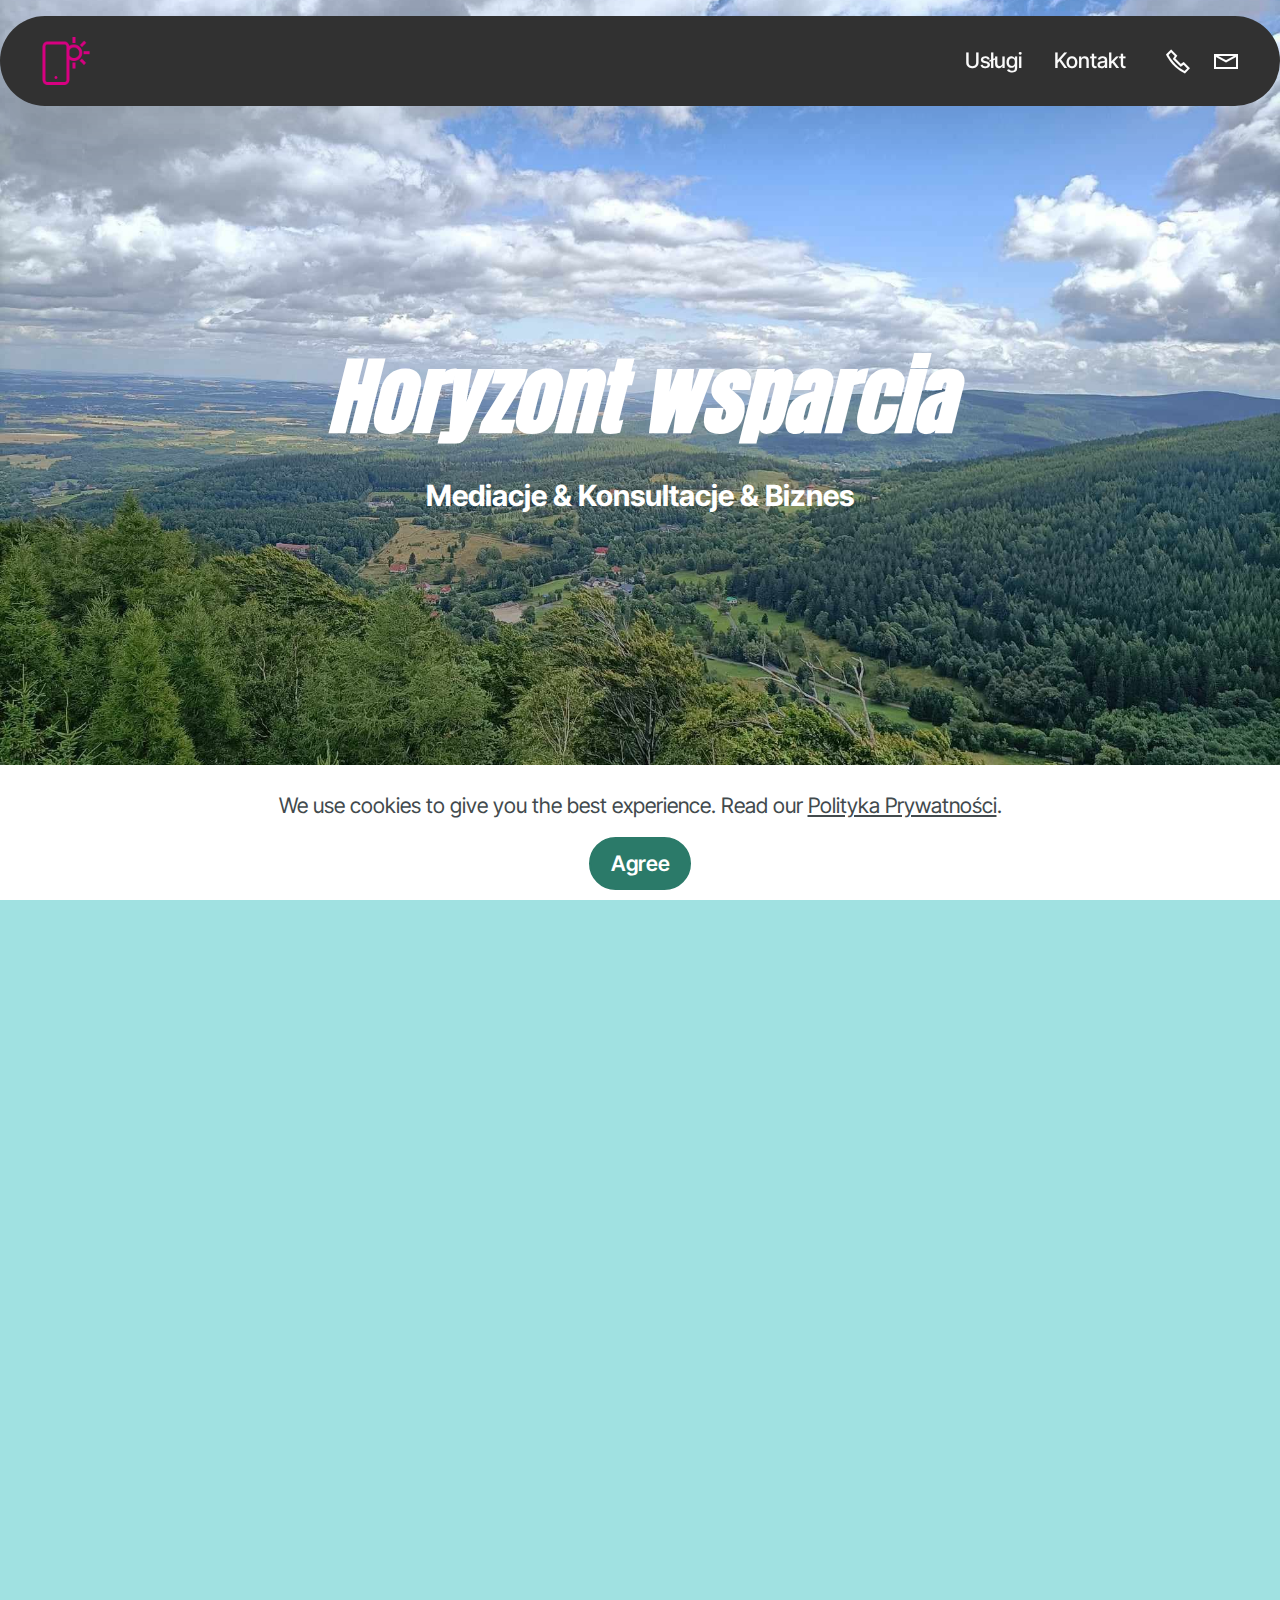
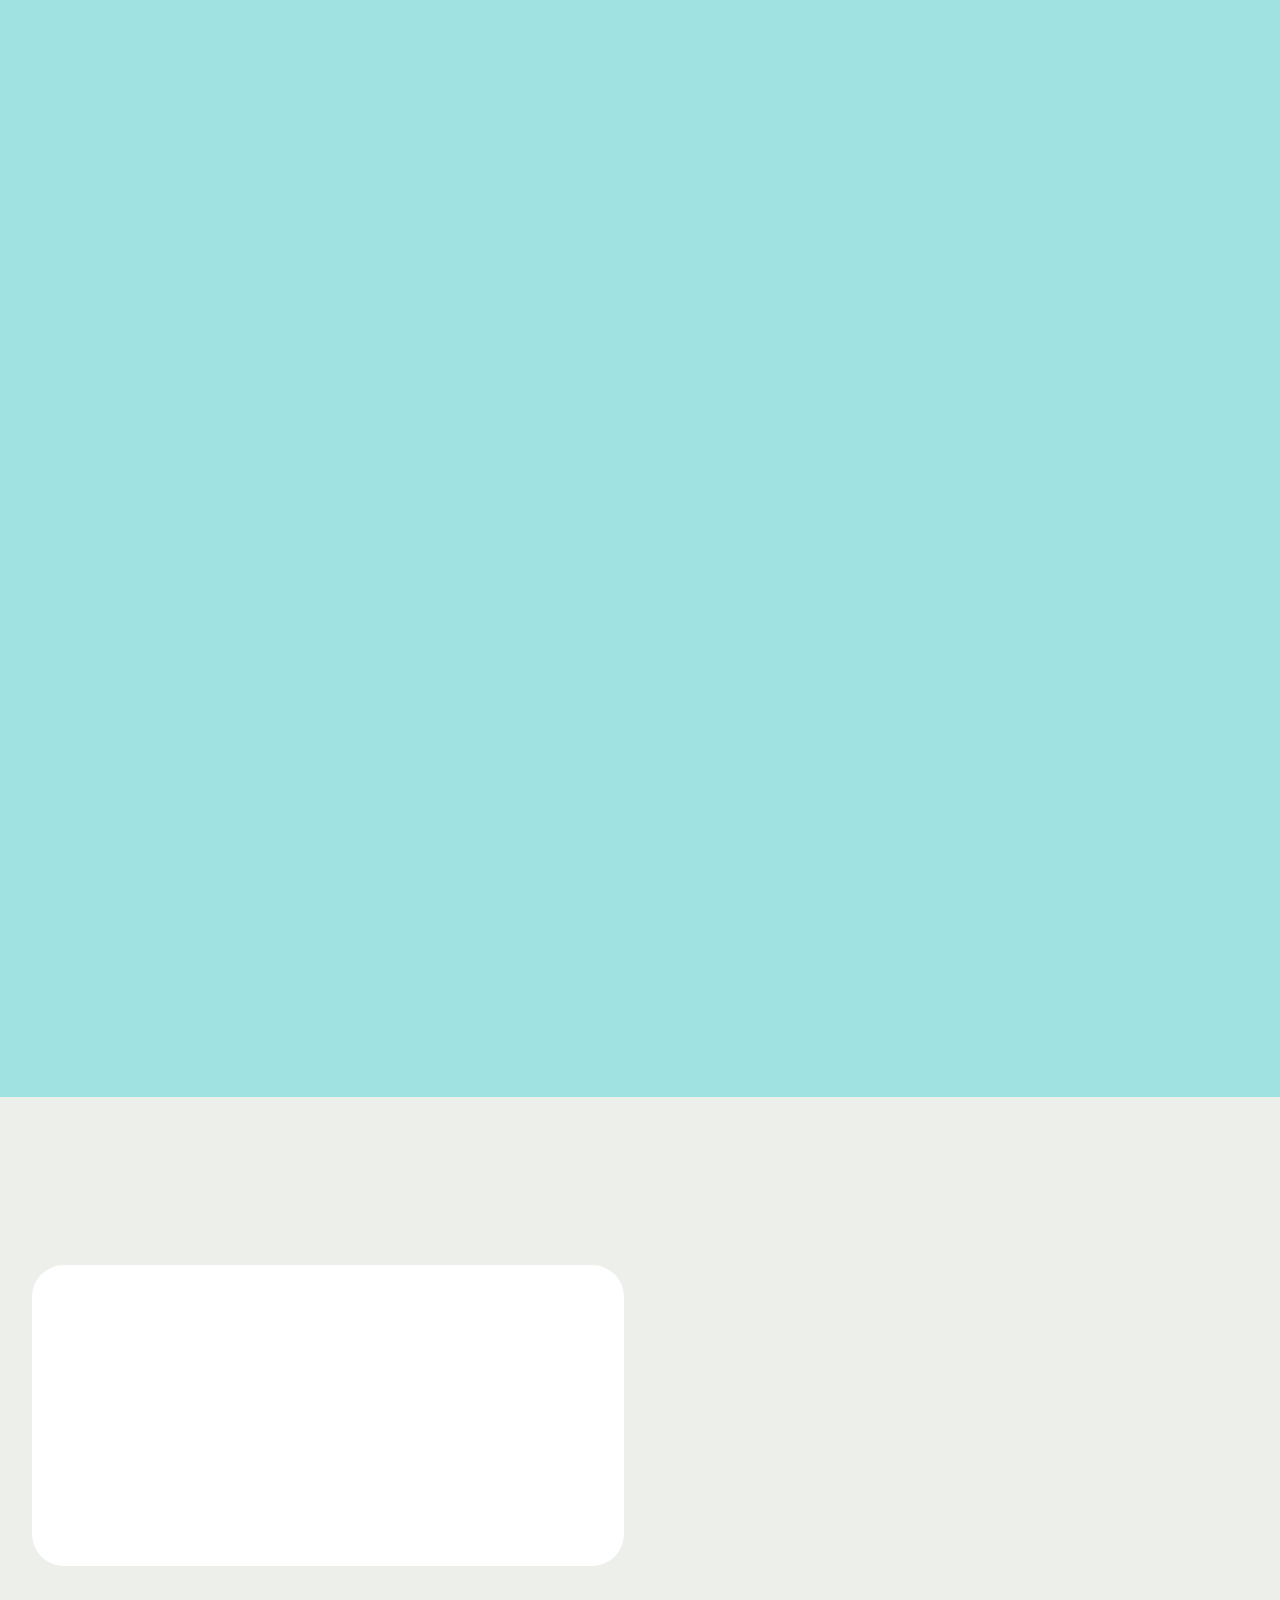
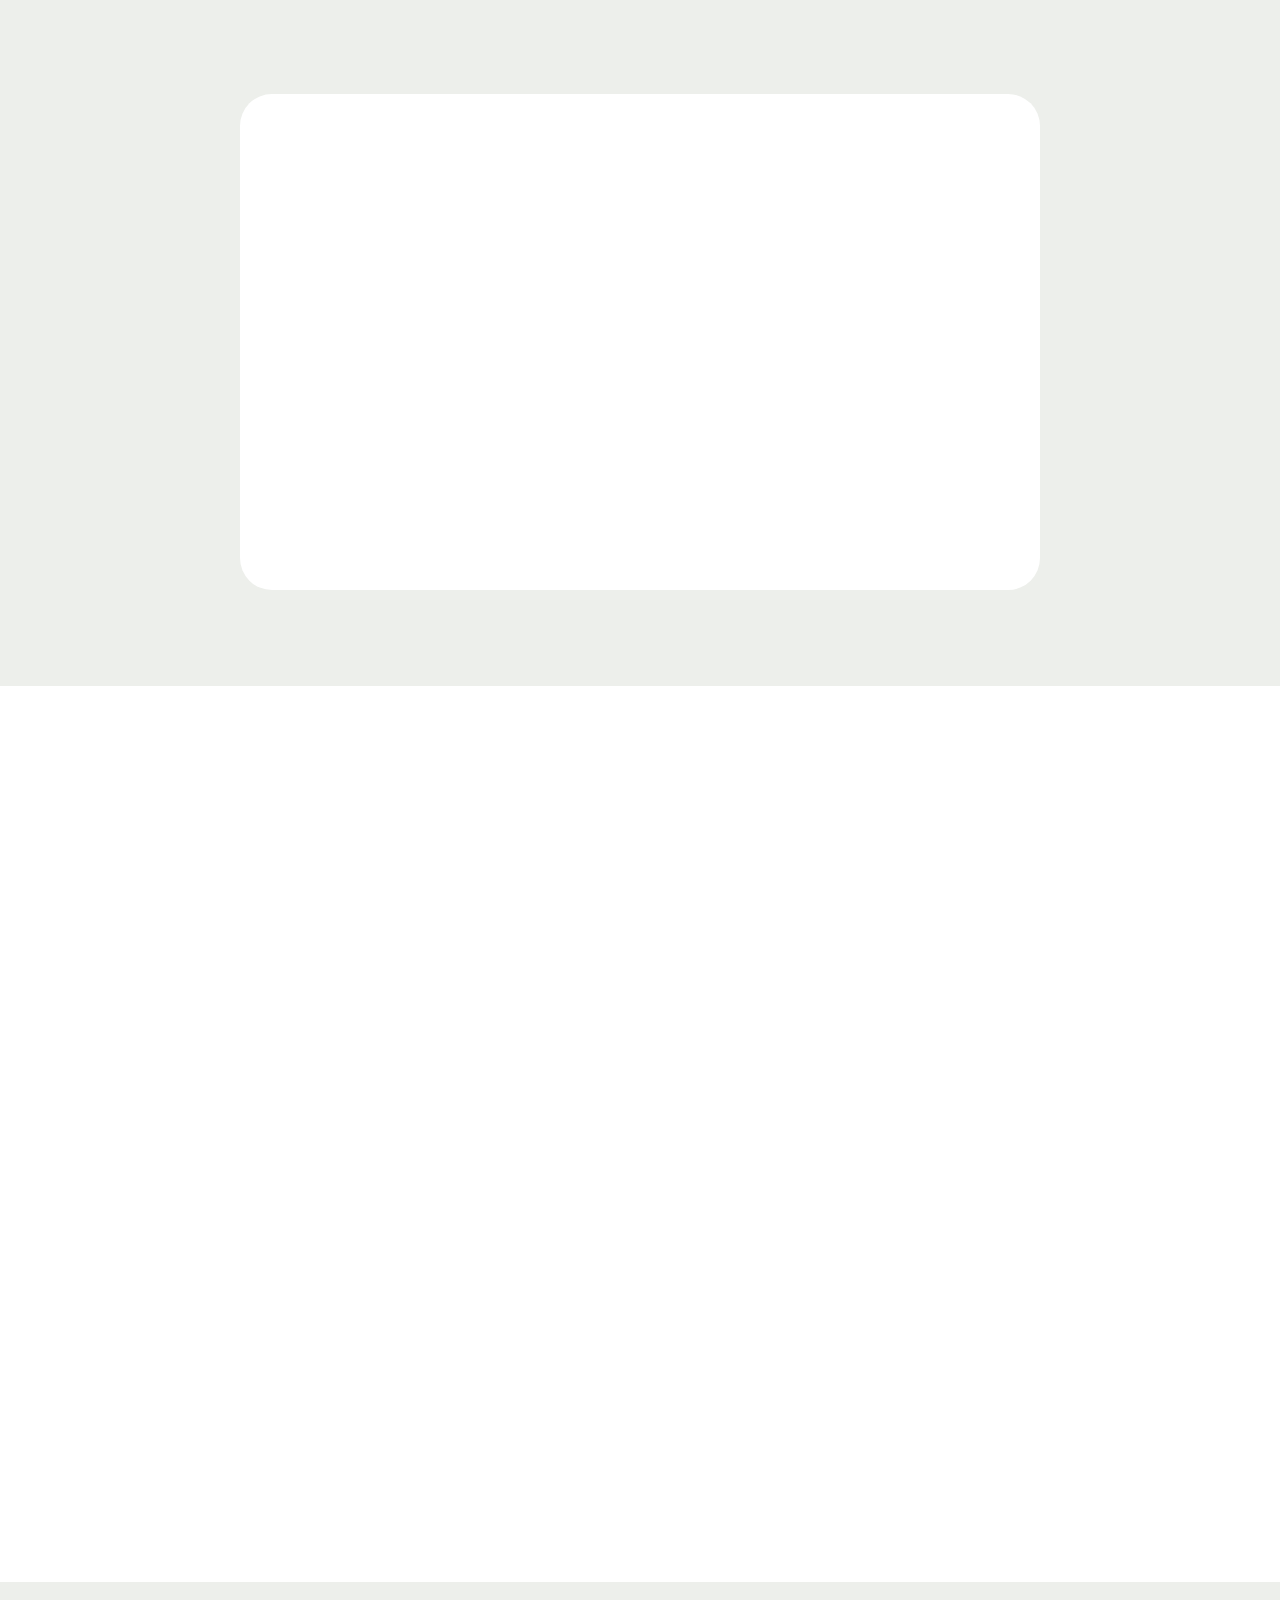
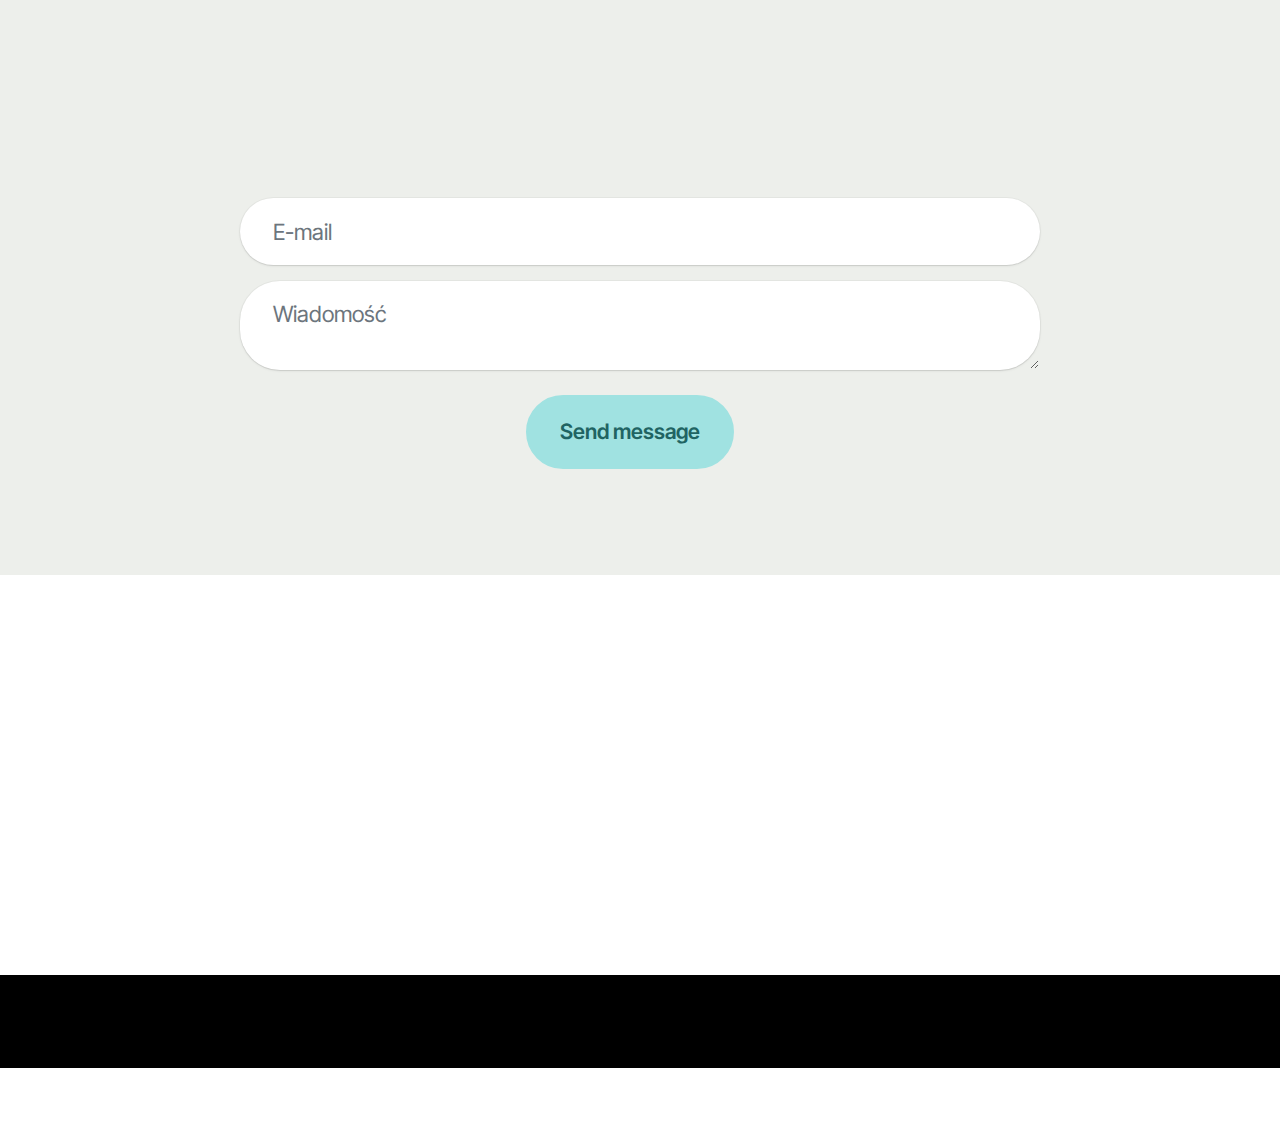
==== commit a0cbe035: "Add files via upload" ====
--- a/index.html
+++ b/index.html
@@ -19,9 +19,11 @@
   <link rel="stylesheet" href="assets/dropdown/css/style.css">
   <link rel="stylesheet" href="assets/socicon/css/styles.css">
   <link rel="stylesheet" href="assets/theme/css/style.css">
+  <link rel="preload" href="https://fonts.googleapis.com/css?family=Anton:400&display=swap" as="style" onload="this.onload=null;this.rel='stylesheet'">
+  <noscript><link rel="stylesheet" href="https://fonts.googleapis.com/css?family=Anton:400&display=swap"></noscript>
   <link rel="preload" href="https://fonts.googleapis.com/css?family=Inter+Tight:100,200,300,400,500,600,700,800,900,100i,200i,300i,400i,500i,600i,700i,800i,900i&display=swap" as="style" onload="this.onload=null;this.rel='stylesheet'">
   <noscript><link rel="stylesheet" href="https://fonts.googleapis.com/css?family=Inter+Tight:100,200,300,400,500,600,700,800,900,100i,200i,300i,400i,500i,600i,700i,800i,900i&display=swap"></noscript>
-  <link rel="preload" as="style" href="assets/mobirise/css/mbr-additional.css?v=cMDUy2"><link rel="stylesheet" href="assets/mobirise/css/mbr-additional.css?v=cMDUy2" type="text/css">
+  <link rel="preload" as="style" href="assets/mobirise/css/mbr-additional.css?v=2jkGMy"><link rel="stylesheet" href="assets/mobirise/css/mbr-additional.css?v=2jkGMy" type="text/css">
 
   
   
@@ -73,32 +75,23 @@
 	</nav>
 </section>
 
-<section data-bs-version="5.1" class="header1 cid-udraD6HABs" id="header01-1m">
-	
-
-	
-	
-
-	<div class="container-fluid">
-		<div class="row justify-content-center">
-			<div class="col-12 col-md-12 col-lg-8 image-wrapper">
-				<img class="w-100" src="assets/images/mbr-1920x1080.jpg" alt="Mobirise Website Builder">
-			</div>
-			<div class="col-12 col-lg col-md-12">
-				<div class="text-wrapper align-left">
-					<h1 class="mbr-section-title mbr-fonts-style mb-4 display-2">
-						<strong>From creation to market</strong>
-					</h1>
-					<p class="mbr-text mbr-fonts-style mb-4 display-7">
-						Create awesome websites on your computer! No code &amp; free. Publish anywhere.
-					</p>
-					<div class="mbr-section-btn mt-3">
-						<a class="btn btn-danger display-7" href="https://mobiri.se">Get started</a>
-					</div>
-				</div>
-			</div>
-		</div>
-	</div>
+<section data-bs-version="5.1" class="header19 cid-udOoAu6fd8 mbr-fullscreen" id="header19-26">
+  
+
+  
+  
+  <div class="container">
+    <div class="row">
+      <div class="content-wrap col-12 col-md-8">
+        <h1 class="mbr-section-title mbr-fonts-style mb-4 display-1"><strong><em>Horyzont wsparcia</em></strong></h1>
+        <p class="mbr-fonts-style mbr-text mb-4 display-5"><strong>
+          Mediacje &amp; Konsultacje &amp; Biznes 
+        </strong></p>
+        
+        
+      </div>
+    </div>
+  </div>
 </section>
 
 <section data-bs-version="5.1" class="features19 cid-udIFlsRQRJ" id="features019-1n">
@@ -432,7 +425,7 @@
         </div>
         <div class="row justify-content-center">
             <div class="col-lg-8 mx-auto mbr-form" data-form-type="formoid">
-                <form action="https://mobirise.eu/" method="POST" class="mbr-form form-with-styler" data-form-title="Form Name"><input type="hidden" name="email" data-form-email="true" value="ZqEho2xarxq4zM/Sod16kLIQRExIQhy84mQ4rKvCTHCg0WYSVZTb8+uHOykN3q8hOLmaOxPJKBWW1Z0tqjy0r33vt6kge8ZhGAMRBMxuCEINdr15fRK7Id6Wsg3TQebX">
+                <form action="https://mobirise.eu/" method="POST" class="mbr-form form-with-styler" data-form-title="Form Name"><input type="hidden" name="email" data-form-email="true" value="wNnB9tprXJfvy38HYxBra9tTzPSNMYdUrpDMbWGQhsxGFwJh9w9+un6qCDuqJbwqfZ0/U/RLEi7VVNZhJeEbnexQNR4Qyc1SIngUUT4bOygydTfyyCiqk4DHzBiJTT3K">
                     <div class="row">
                         <div hidden="hidden" data-form-alert="" class="alert alert-success col-12">Dziękujemy za skontaktowanie się z nami!</div>
                         <div hidden="hidden" data-form-alert-danger="" class="alert alert-danger col-12">
@@ -514,16 +507,11 @@
             </div>
         </div>
     </div>
-</section><section id="hide-footer" class="display-7" style="padding: 0;align-items: center;justify-content: center;flex-wrap: wrap;    align-content: center;display: flex;position: relative;height: 4rem;"><a href="https://mobiri.se/3243529" style="flex: 1 1;height: 4rem;position: absolute;width: 100%;z-index: 1;"><img alt="" style="height: 4rem;" src="[data-uri]"></a><p style="margin: 0;text-align: center;" class="display-7">&#8204;</p><a style="z-index:1" href="https://mobirise.com/builder/ai-website-generator.html">AI Website Generator</a></section><script src="assets/bootstrap/js/bootstrap.bundle.min.js"></script>  <script src="assets/web/assets/cookies-alert-plugin/cookies-alert-core.js"></script>  <script src="assets/web/assets/cookies-alert-plugin/cookies-alert-script.js"></script>  <script src="assets/smoothscroll/smooth-scroll.js"></script>  <script src="assets/ytplayer/index.js"></script>  <script src="assets/dropdown/js/navbar-dropdown.js"></script>  <script src="assets/theme/js/script.js"></script>  <script src="assets/formoid/formoid.min.js"></script>  
-  
-  
-<input name="cookieData" type="hidden" data-cookie-cookiesAlertType='false' data-cookie-customDialogSelector='null' data-cookie-colorText='#424a4d' data-cookie-colorBg='rgb(255, 255, 255)' data-cookie-opacityOverlay='0' data-cookie-bgOpacity='100' data-cookie-textButton='Agree' data-cookie-rejectText='REJECT' data-cookie-colorButton='#2b7a69' data-cookie-rejectColor='#ffffff' data-cookie-colorLink='#424a4d' data-cookie-underlineLink='true' data-cookie-text="Cenimy Twoją prywatność. Przeczytaj naszą <a href='Polityka-Prywatności.html'>Politykę Prywatności</a>.">
+</section><section class="display-7" style="padding: 0;align-items: center;justify-content: center;flex-wrap: wrap;    align-content: center;display: flex;position: relative;height: 4rem;"><a href="https://mobiri.se/3243529" style="flex: 1 1;height: 4rem;position: absolute;width: 100%;z-index: 1;"><img alt="" style="height: 4rem;" src="[data-uri]"></a><p style="margin: 0;text-align: center;" class="display-7">&#8204;</p><a style="z-index:1" href="https://mobirise.com/builder/no-code-website-builder.html">No Code Website Builder</a></section><script src="assets/bootstrap/js/bootstrap.bundle.min.js"></script>  <script src="assets/web/assets/cookies-alert-plugin/cookies-alert-core.js"></script>  <script src="assets/web/assets/cookies-alert-plugin/cookies-alert-script.js"></script>  <script src="assets/smoothscroll/smooth-scroll.js"></script>  <script src="assets/ytplayer/index.js"></script>  <script src="assets/dropdown/js/navbar-dropdown.js"></script>  <script src="assets/theme/js/script.js"></script>  <script src="assets/formoid/formoid.min.js"></script>  
+  
+  
+<input name="cookieData" type="hidden" data-cookie-cookiesAlertType='false' data-cookie-customDialogSelector='null' data-cookie-colorText='#424a4d' data-cookie-colorBg='rgb(255, 255, 255)' data-cookie-opacityOverlay='0' data-cookie-bgOpacity='100' data-cookie-textButton='Agree' data-cookie-rejectText='REJECT' data-cookie-colorButton='#2b7a69' data-cookie-rejectColor='#ffffff' data-cookie-colorLink='#424a4d' data-cookie-underlineLink='true' data-cookie-text="We use cookies to give you the best experience. Read our <a href='Polityka-Prywatności.html'>Polityka Prywatności</a>.">
    <div id="scrollToTop" class="scrollToTop mbr-arrow-up"><a style="text-align: center;"><i class="mbr-arrow-up-icon mbr-arrow-up-icon-cm cm-icon cm-icon-smallarrow-up"></i></a></div>
     <input name="animation" type="hidden">
-
-<style>
-    #hide-footer{display: none !important;}
-</style>
-
   </body>
 </html>--- a/assets/mobirise/css/mbr-additional.css
+++ b/assets/mobirise/css/mbr-additional.css
@@ -20,12 +20,12 @@
   font-family: Inter Tight;
 }
 .display-1 {
-  font-family: 'Inter Tight', sans-serif;
-  font-size: 5rem;
+  font-family: 'Anton', sans-serif;
+  font-size: 6.2rem;
   line-height: 1;
 }
 .display-1 > .mbr-iconfont {
-  font-size: 6.25rem;
+  font-size: 7.75rem;
 }
 .display-2 {
   font-family: 'Inter Tight', sans-serif;
@@ -66,14 +66,14 @@
 /* 0.65 - min scale variable, may vary */
 @media (max-width: 992px) {
   .display-1 {
-    font-size: 4rem;
+    font-size: 4.96rem;
   }
 }
 @media (max-width: 768px) {
   .display-1 {
-    font-size: 3.5rem;
-    font-size: calc( 2.4rem + (5 - 2.4) * ((100vw - 20rem) / (48 - 20)));
-    line-height: calc( 1.1 * (2.4rem + (5 - 2.4) * ((100vw - 20rem) / (48 - 20))));
+    font-size: 4.34rem;
+    font-size: calc( 2.82rem + (6.2 - 2.82) * ((100vw - 20rem) / (48 - 20)));
+    line-height: calc( 1.1 * (2.82rem + (6.2 - 2.82) * ((100vw - 20rem) / (48 - 20))));
   }
   .display-2 {
     font-size: 3.2rem;
@@ -98,9 +98,9 @@
 }
 @media (min-width: 992px) and (max-width: 1400px) {
   .display-1 {
-    font-size: 3.5rem;
-    font-size: calc( 2.4rem + (5 - 2.4) * ((100vw - 62rem) / (87 - 62)));
-    line-height: calc( 1.1 * (2.4rem + (5 - 2.4) * ((100vw - 62rem) / (87 - 62))));
+    font-size: 4.34rem;
+    font-size: calc( 2.82rem + (6.2 - 2.82) * ((100vw - 62rem) / (87 - 62)));
+    line-height: calc( 1.1 * (2.82rem + (6.2 - 2.82) * ((100vw - 62rem) / (87 - 62))));
   }
   .display-2 {
     font-size: 3.2rem;
@@ -1328,50 +1328,60 @@
     padding: 1rem;
   }
 }
-.cid-udraD6HABs {
-  padding-top: 6rem;
-  padding-bottom: 6rem;
-  background-color: #edefeb;
-}
-.cid-udraD6HABs .mbr-fallback-image.disabled {
-  display: none;
-}
-.cid-udraD6HABs .mbr-fallback-image {
-  display: block;
-  background-size: cover;
-  background-position: center center;
-  width: 100%;
-  height: 100%;
-  position: absolute;
-  top: 0;
-}
-@media (max-width: 991px) {
-  .cid-udraD6HABs .image-wrapper {
-    margin-bottom: 1rem;
-  }
-}
-.cid-udraD6HABs .row {
-  flex-direction: row-reverse;
-}
-.cid-udraD6HABs .row {
-  align-items: center;
-}
-@media (max-width: 991px) {
-  .cid-udraD6HABs .image-wrapper {
-    padding: 1rem;
-  }
+.cid-udOoAu6fd8 {
+  display: flex;
+  background-image: url("../../../assets/images/e11956cb-0677-4af5-8408-744bd9326e6e-2000x1500.jpg");
+}
+.cid-udOoAu6fd8 .mbr-overlay {
+  background-color: #1f6463;
+  opacity: 0.8;
+}
+.cid-udOoAu6fd8 .content-wrap {
+  padding: 5rem 1rem;
 }
 @media (min-width: 992px) {
-  .cid-udraD6HABs .text-wrapper {
-    padding: 0 2rem;
-  }
-}
-.cid-udraD6HABs .mbr-section-title {
-  color: #000000;
-}
-.cid-udraD6HABs .mbr-text,
-.cid-udraD6HABs .mbr-section-btn {
-  color: #232323;
+  .cid-udOoAu6fd8 .content-wrap {
+    padding: 5rem 3rem;
+  }
+}
+@media (min-width: 768px) {
+  .cid-udOoAu6fd8 {
+    align-items: center;
+  }
+  .cid-udOoAu6fd8 .row {
+    justify-content: center;
+  }
+}
+@media (max-width: 991px) and (min-width: 768px) {
+  .cid-udOoAu6fd8 .content-wrap {
+    min-width: 50%;
+  }
+}
+@media (max-width: 767px) {
+  .cid-udOoAu6fd8 {
+    -webkit-align-items: center;
+    align-items: center;
+  }
+  .cid-udOoAu6fd8 .mbr-row {
+    -webkit-justify-content: center;
+    justify-content: center;
+  }
+  .cid-udOoAu6fd8 .content-wrap {
+    width: 100%;
+  }
+}
+.cid-udOoAu6fd8 .mbr-section-title {
+  text-align: center;
+  color: #ffffff;
+}
+.cid-udOoAu6fd8 .mbr-text,
+.cid-udOoAu6fd8 .mbr-section-btn {
+  text-align: center;
+  color: #ffffff;
+}
+.cid-udOoAu6fd8 .mbr-description {
+  text-align: center;
+  color: #ffffff;
 }
 .cid-udIFlsRQRJ {
   padding-top: 6rem;
--- a/assets/mobirise/css/mbr-additional.css
+++ b/assets/mobirise/css/mbr-additional.css
@@ -20,12 +20,12 @@
   font-family: Inter Tight;
 }
 .display-1 {
-  font-family: 'Inter Tight', sans-serif;
-  font-size: 5rem;
+  font-family: 'Anton', sans-serif;
+  font-size: 6.2rem;
   line-height: 1;
 }
 .display-1 > .mbr-iconfont {
-  font-size: 6.25rem;
+  font-size: 7.75rem;
 }
 .display-2 {
   font-family: 'Inter Tight', sans-serif;
@@ -66,14 +66,14 @@
 /* 0.65 - min scale variable, may vary */
 @media (max-width: 992px) {
   .display-1 {
-    font-size: 4rem;
+    font-size: 4.96rem;
   }
 }
 @media (max-width: 768px) {
   .display-1 {
-    font-size: 3.5rem;
-    font-size: calc( 2.4rem + (5 - 2.4) * ((100vw - 20rem) / (48 - 20)));
-    line-height: calc( 1.1 * (2.4rem + (5 - 2.4) * ((100vw - 20rem) / (48 - 20))));
+    font-size: 4.34rem;
+    font-size: calc( 2.82rem + (6.2 - 2.82) * ((100vw - 20rem) / (48 - 20)));
+    line-height: calc( 1.1 * (2.82rem + (6.2 - 2.82) * ((100vw - 20rem) / (48 - 20))));
   }
   .display-2 {
     font-size: 3.2rem;
@@ -98,9 +98,9 @@
 }
 @media (min-width: 992px) and (max-width: 1400px) {
   .display-1 {
-    font-size: 3.5rem;
-    font-size: calc( 2.4rem + (5 - 2.4) * ((100vw - 62rem) / (87 - 62)));
-    line-height: calc( 1.1 * (2.4rem + (5 - 2.4) * ((100vw - 62rem) / (87 - 62))));
+    font-size: 4.34rem;
+    font-size: calc( 2.82rem + (6.2 - 2.82) * ((100vw - 62rem) / (87 - 62)));
+    line-height: calc( 1.1 * (2.82rem + (6.2 - 2.82) * ((100vw - 62rem) / (87 - 62))));
   }
   .display-2 {
     font-size: 3.2rem;
@@ -1328,50 +1328,60 @@
     padding: 1rem;
   }
 }
-.cid-udraD6HABs {
-  padding-top: 6rem;
-  padding-bottom: 6rem;
-  background-color: #edefeb;
-}
-.cid-udraD6HABs .mbr-fallback-image.disabled {
-  display: none;
-}
-.cid-udraD6HABs .mbr-fallback-image {
-  display: block;
-  background-size: cover;
-  background-position: center center;
-  width: 100%;
-  height: 100%;
-  position: absolute;
-  top: 0;
-}
-@media (max-width: 991px) {
-  .cid-udraD6HABs .image-wrapper {
-    margin-bottom: 1rem;
-  }
-}
-.cid-udraD6HABs .row {
-  flex-direction: row-reverse;
-}
-.cid-udraD6HABs .row {
-  align-items: center;
-}
-@media (max-width: 991px) {
-  .cid-udraD6HABs .image-wrapper {
-    padding: 1rem;
-  }
+.cid-udOoAu6fd8 {
+  display: flex;
+  background-image: url("../../../assets/images/e11956cb-0677-4af5-8408-744bd9326e6e-2000x1500.jpg");
+}
+.cid-udOoAu6fd8 .mbr-overlay {
+  background-color: #1f6463;
+  opacity: 0.8;
+}
+.cid-udOoAu6fd8 .content-wrap {
+  padding: 5rem 1rem;
 }
 @media (min-width: 992px) {
-  .cid-udraD6HABs .text-wrapper {
-    padding: 0 2rem;
-  }
-}
-.cid-udraD6HABs .mbr-section-title {
-  color: #000000;
-}
-.cid-udraD6HABs .mbr-text,
-.cid-udraD6HABs .mbr-section-btn {
-  color: #232323;
+  .cid-udOoAu6fd8 .content-wrap {
+    padding: 5rem 3rem;
+  }
+}
+@media (min-width: 768px) {
+  .cid-udOoAu6fd8 {
+    align-items: center;
+  }
+  .cid-udOoAu6fd8 .row {
+    justify-content: center;
+  }
+}
+@media (max-width: 991px) and (min-width: 768px) {
+  .cid-udOoAu6fd8 .content-wrap {
+    min-width: 50%;
+  }
+}
+@media (max-width: 767px) {
+  .cid-udOoAu6fd8 {
+    -webkit-align-items: center;
+    align-items: center;
+  }
+  .cid-udOoAu6fd8 .mbr-row {
+    -webkit-justify-content: center;
+    justify-content: center;
+  }
+  .cid-udOoAu6fd8 .content-wrap {
+    width: 100%;
+  }
+}
+.cid-udOoAu6fd8 .mbr-section-title {
+  text-align: center;
+  color: #ffffff;
+}
+.cid-udOoAu6fd8 .mbr-text,
+.cid-udOoAu6fd8 .mbr-section-btn {
+  text-align: center;
+  color: #ffffff;
+}
+.cid-udOoAu6fd8 .mbr-description {
+  text-align: center;
+  color: #ffffff;
 }
 .cid-udIFlsRQRJ {
   padding-top: 6rem;
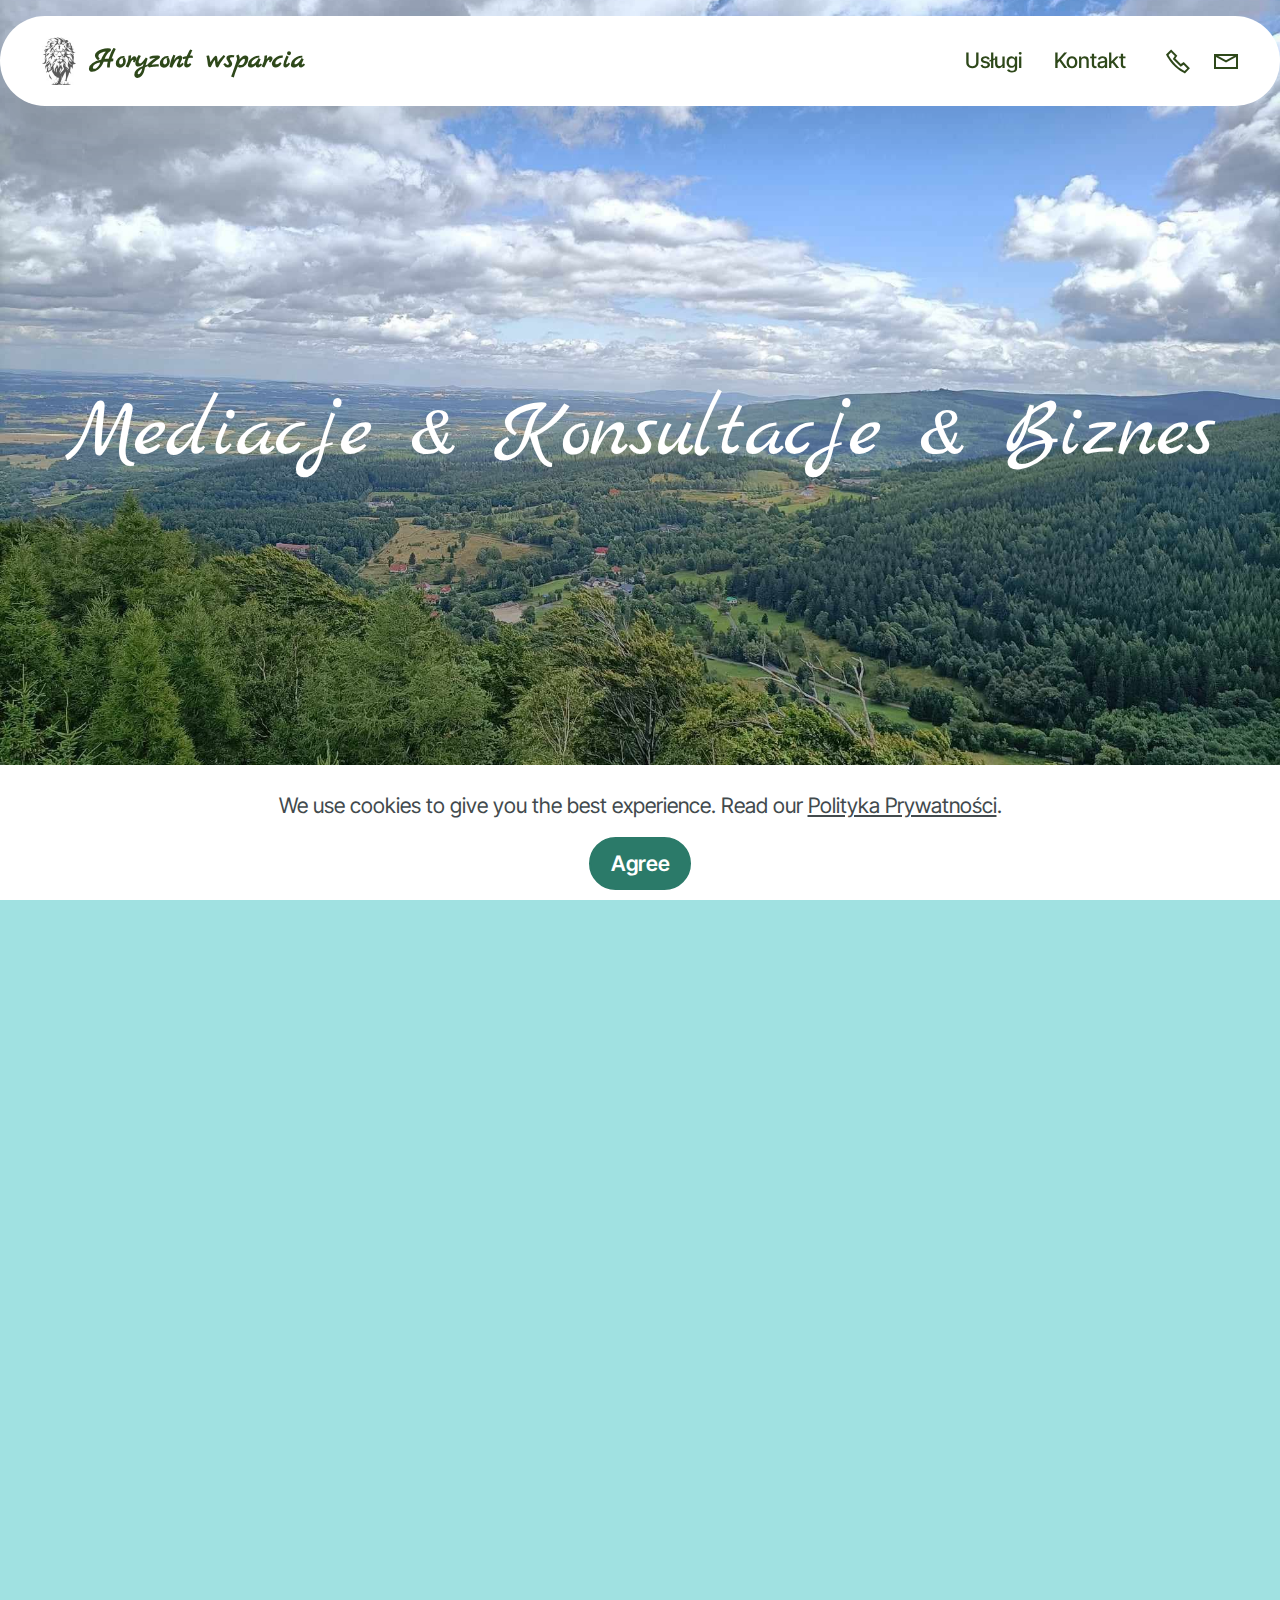
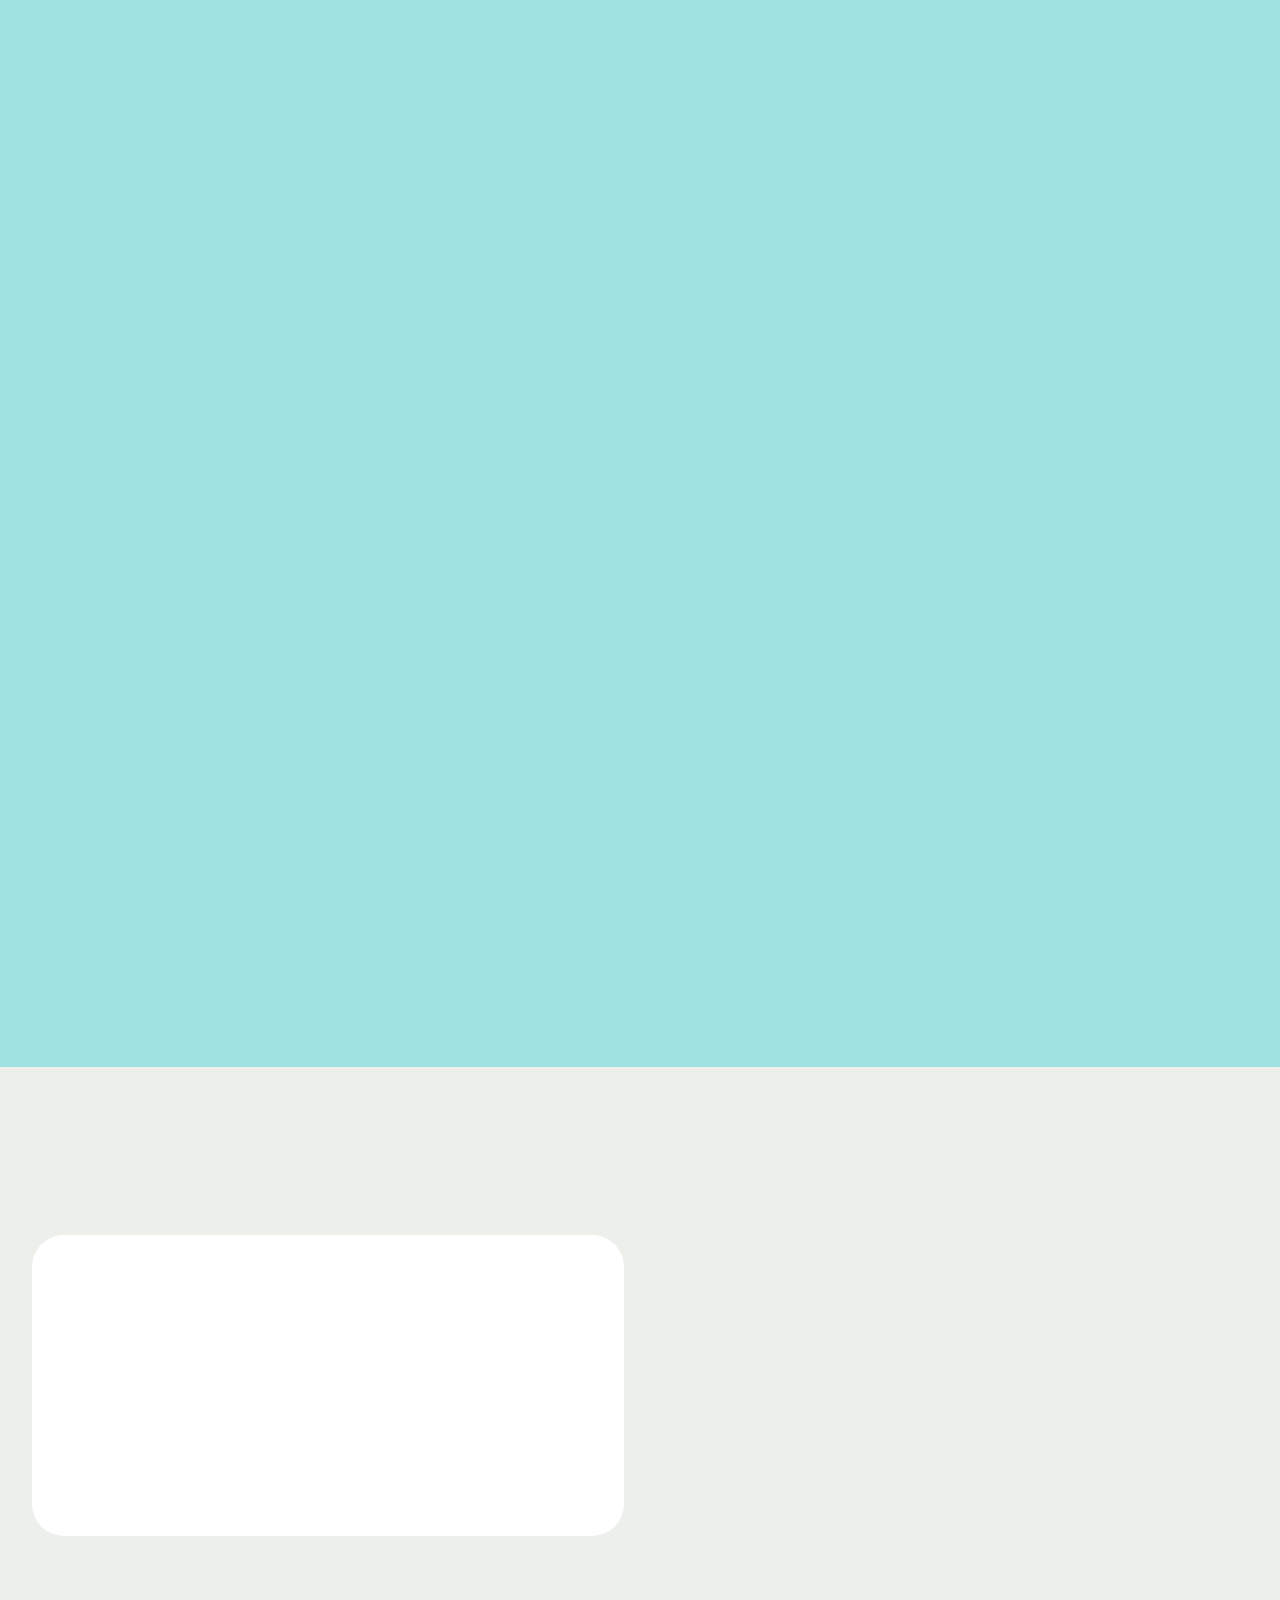
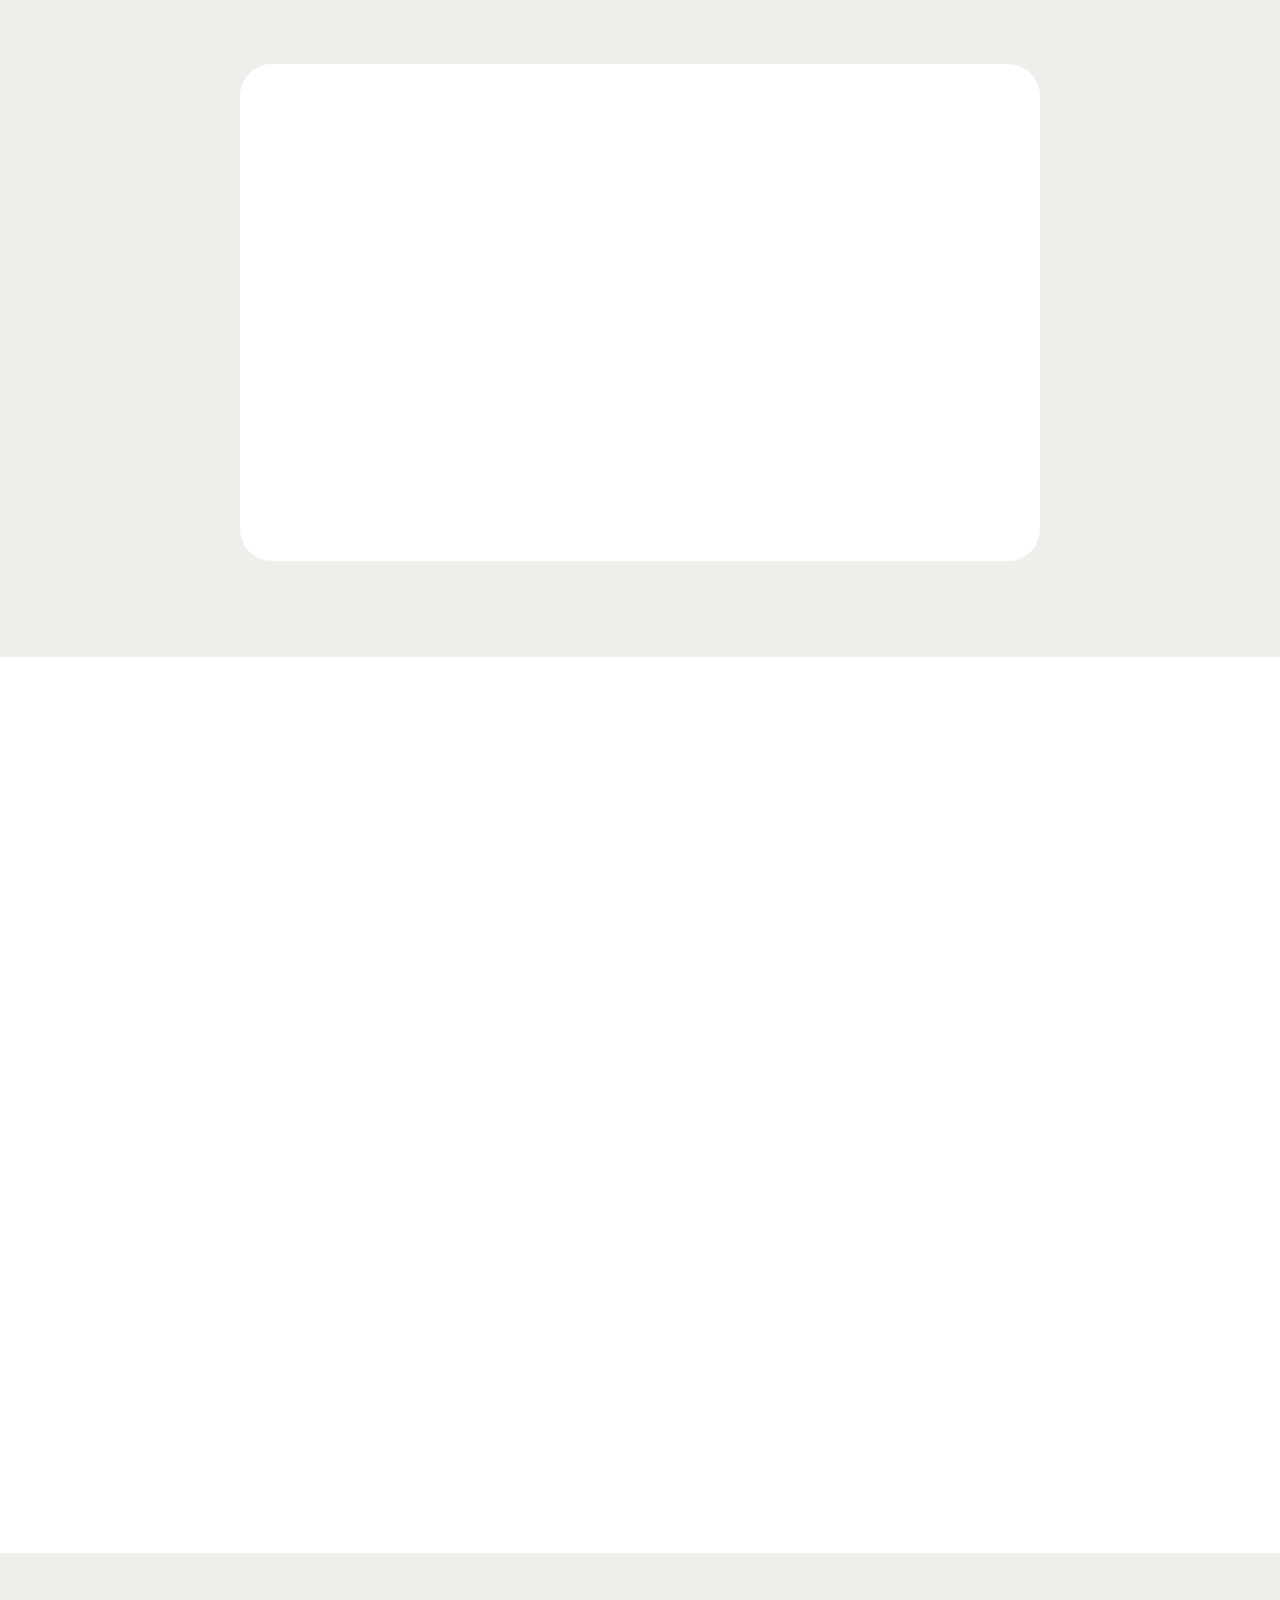
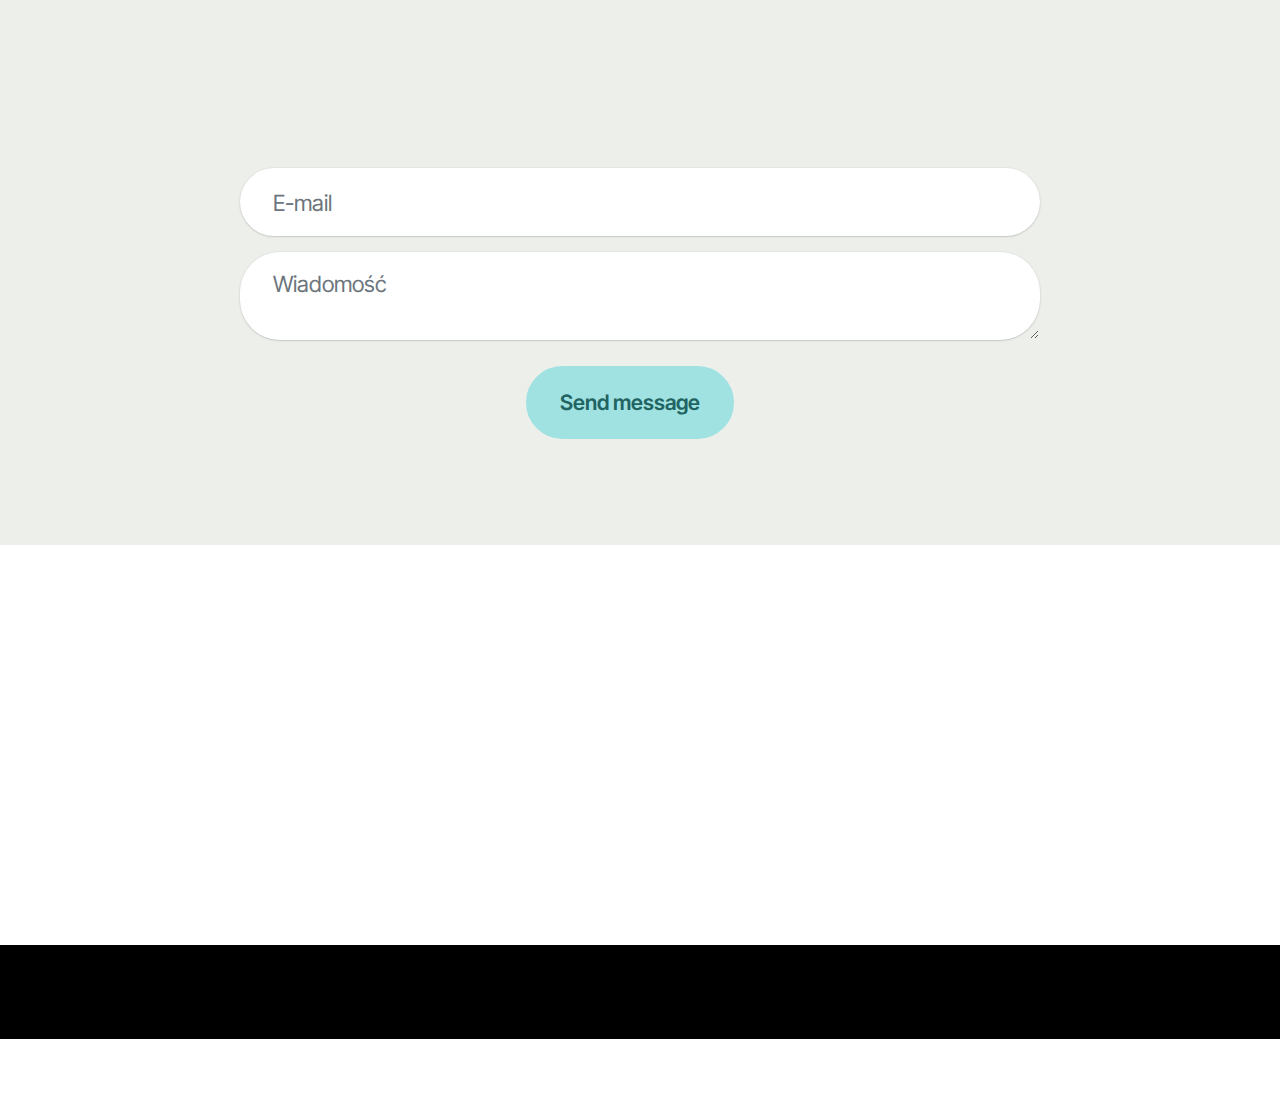
==== commit 3a306e51: "Add files via upload" ====
--- a/index.html
+++ b/index.html
@@ -6,7 +6,7 @@
   <meta http-equiv="X-UA-Compatible" content="IE=edge">
   <meta name="generator" content="Mobirise v5.9.18, mobirise.com">
   <meta name="viewport" content="width=device-width, initial-scale=1, minimum-scale=1">
-  <link rel="shortcut icon" href="assets/images/logo.png" type="image/x-icon">
+  <link rel="shortcut icon" href="assets/images/593f2066-c185-40a3-9a1c-ab8cfd518431-68x96.jpeg" type="image/x-icon">
   <meta name="description" content="Opis widoczny w wyszukiwarce.">
   
   
@@ -19,11 +19,11 @@
   <link rel="stylesheet" href="assets/dropdown/css/style.css">
   <link rel="stylesheet" href="assets/socicon/css/styles.css">
   <link rel="stylesheet" href="assets/theme/css/style.css">
-  <link rel="preload" href="https://fonts.googleapis.com/css?family=Anton:400&display=swap" as="style" onload="this.onload=null;this.rel='stylesheet'">
-  <noscript><link rel="stylesheet" href="https://fonts.googleapis.com/css?family=Anton:400&display=swap"></noscript>
+  <link rel="preload" href="https://fonts.googleapis.com/css?family=Marck+Script:400&display=swap" as="style" onload="this.onload=null;this.rel='stylesheet'">
+  <noscript><link rel="stylesheet" href="https://fonts.googleapis.com/css?family=Marck+Script:400&display=swap"></noscript>
   <link rel="preload" href="https://fonts.googleapis.com/css?family=Inter+Tight:100,200,300,400,500,600,700,800,900,100i,200i,300i,400i,500i,600i,700i,800i,900i&display=swap" as="style" onload="this.onload=null;this.rel='stylesheet'">
   <noscript><link rel="stylesheet" href="https://fonts.googleapis.com/css?family=Inter+Tight:100,200,300,400,500,600,700,800,900,100i,200i,300i,400i,500i,600i,700i,800i,900i&display=swap"></noscript>
-  <link rel="preload" as="style" href="assets/mobirise/css/mbr-additional.css?v=2jkGMy"><link rel="stylesheet" href="assets/mobirise/css/mbr-additional.css?v=2jkGMy" type="text/css">
+  <link rel="preload" as="style" href="assets/mobirise/css/mbr-additional.css?v=UPuyyy"><link rel="stylesheet" href="assets/mobirise/css/mbr-additional.css?v=UPuyyy" type="text/css">
 
   
   
@@ -39,10 +39,10 @@
 			<div class="navbar-brand">
 				<span class="navbar-logo">
 					<a href="index.html">
-						<img src="assets/images/logo.png" alt="Mobirise Website Builder" style="height: 3rem;">
+						<img src="assets/images/593f2066-c185-40a3-9a1c-ab8cfd518431-68x96.jpeg" alt="Mobirise Website Builder" style="height: 3rem;">
 					</a>
 				</span>
-				
+				<span class="navbar-caption-wrap"><a class="navbar-caption text-primary display-5" href="https://mobiri.se">Horyzont wsparcia</a></span>
 			</div>
 			<button class="navbar-toggler" type="button" data-toggle="collapse" data-bs-toggle="collapse" data-target="#navbarSupportedContent" data-bs-target="#navbarSupportedContent" aria-controls="navbarNavAltMarkup" aria-expanded="false" aria-label="Toggle navigation">
 				<div class="hamburger">
@@ -54,10 +54,10 @@
 			</button>
 			<div class="collapse navbar-collapse" id="navbarSupportedContent">
 				<ul class="navbar-nav nav-dropdown nav-right" data-app-modern-menu="true"><li class="nav-item">
-						<a class="nav-link link text-white text-primary display-4" href="index.html#pricing01-1o" aria-expanded="false">Usługi</a>
+						<a class="nav-link link text-primary display-4" href="index.html#pricing01-1o" aria-expanded="false">Usługi</a>
 					</li>
 					<li class="nav-item">
-						<a class="nav-link link text-white text-primary display-4" href="index.html#form02-1s">Kontakt</a>
+						<a class="nav-link link text-primary display-4" href="index.html#form02-1s">Kontakt</a>
 					</li></ul>
 				<div class="icons-menu">
 					<a class="iconfont-wrapper" href="https://mobiri.se">
@@ -80,13 +80,11 @@
 
   
   
-  <div class="container">
+  <div class="container-fluid">
     <div class="row">
-      <div class="content-wrap col-12 col-md-8">
-        <h1 class="mbr-section-title mbr-fonts-style mb-4 display-1"><strong><em>Horyzont wsparcia</em></strong></h1>
-        <p class="mbr-fonts-style mbr-text mb-4 display-5"><strong>
-          Mediacje &amp; Konsultacje &amp; Biznes 
-        </strong></p>
+      <div class="content-wrap col-12 col-md-12">
+        <h1 class="mbr-section-title mbr-fonts-style mb-4 display-1">Mediacje &amp; Konsultacje &amp; Biznes</h1>
+        
         
         
       </div>
@@ -120,8 +118,7 @@
 							<img class="" src="assets/images/shop1.jpg">
 						</div>
 						<h5 class="card-title mbr-fonts-style display-5">
-							<strong>Creation</strong>
-						</h5>
+							<strong>Mediacje</strong></h5>
 						<p class="card-text mbr-fonts-style display-7">
 							Lorem ipsum dolor sit amet, consectetur adipiscing elit. Praesent vitae erat. Integer
 							aliquam, lorem vitae dapibus sollicitudin, nibh nisl egestas enim, ut dapibus odio augue
@@ -139,8 +136,7 @@
 							<img class="" src="assets/images/shop2.jpg">
 						</div>
 						<h5 class="card-title mbr-fonts-style display-5">
-							<strong>Promotion</strong>
-						</h5>
+							<strong>Konsultacje</strong></h5>
 						<p class="card-text mbr-fonts-style display-7">
 							Lorem ipsum dolor sit amet, consectetur adipiscing elit. Praesent vitae erat. Integer
 							aliquam, lorem vitae dapibus sollicitudin, nibh nisl egestas enim, ut dapibus odio augue
@@ -158,8 +154,7 @@
 							<img class="" src="assets/images/shop3.jpg">
 						</div>
 						<h5 class="card-title mbr-fonts-style display-5">
-							<strong>Branding</strong>
-						</h5>
+							<strong>Biznes</strong></h5>
 						<p class="card-text mbr-fonts-style display-7">
 							Lorem ipsum dolor sit amet, consectetur adipiscing elit. Praesent vitae erat. Integer
 							aliquam, lorem vitae dapibus sollicitudin, nibh nisl egestas enim, ut dapibus odio augue
@@ -187,7 +182,7 @@
       </div>
     </div>
     <div class="row"> 
-      <div class="item features-without-image col-12 col-md-6 col-lg-3 item-mb">
+      <div class="item features-without-image col-12 col-md-6 col-lg-4 item-mb">
         <div class="item-wrapper">
           <div class="item-head">
             <h5 class="item-title mbr-fonts-style mb-0 display-5">
@@ -209,7 +204,7 @@
         </div>
       </div>
 
-      <div class="item features-without-image col-12 col-md-6 col-lg-3 item-mb">
+      <div class="item features-without-image col-12 col-md-6 col-lg-4 item-mb">
         <div class="item-wrapper">
           <div class="item-head">
             <h5 class="item-title mbr-fonts-style mb-0 display-5">
@@ -231,7 +226,7 @@
         </div>
       </div>
 
-      <div class="item features-without-image col-12 col-md-6 col-lg-3 item-mb">
+      <div class="item features-without-image col-12 col-md-6 col-lg-4 item-mb">
         <div class="item-wrapper">
           <div class="item-head">
             <h5 class="item-title mbr-fonts-style mb-0 display-5">
@@ -252,27 +247,7 @@
         </div>
         </div>
       </div>
-      <div class="item features-without-image col-12 col-md-6 col-lg-3 item-mb">
-        <div class="item-wrapper">
-          <div class="item-head">
-            <h5 class="item-title mbr-fonts-style mb-0 display-5">
-              <strong>Free</strong>
-            </h5>
-            <h6 class="item-subtitle mbr-fonts-style mt-0 mb-0 display-7">
-              <strong>$0</strong>/month
-            </h6>
-          </div>
-          <div class="item-content">
-            <p class="mbr-text mbr-fonts-style display-7">
-              Lorem ipsum dolor sit amet, consectetur adipiscing elit. Donec
-              egestas massa.
-            </p>
-          </div>
-          <div class="mbr-section-btn item-footer">
-          <a href="" class="btn item-btn btn-primary display-7">Learn More</a>
-        </div>
-        </div>
-      </div>
+      
     </div>
   </div>
 </section>
@@ -425,7 +400,7 @@
         </div>
         <div class="row justify-content-center">
             <div class="col-lg-8 mx-auto mbr-form" data-form-type="formoid">
-                <form action="https://mobirise.eu/" method="POST" class="mbr-form form-with-styler" data-form-title="Form Name"><input type="hidden" name="email" data-form-email="true" value="wNnB9tprXJfvy38HYxBra9tTzPSNMYdUrpDMbWGQhsxGFwJh9w9+un6qCDuqJbwqfZ0/U/RLEi7VVNZhJeEbnexQNR4Qyc1SIngUUT4bOygydTfyyCiqk4DHzBiJTT3K">
+                <form action="https://mobirise.eu/" method="POST" class="mbr-form form-with-styler" data-form-title="Form Name"><input type="hidden" name="email" data-form-email="true" value="lcH3HZsxfTk0zoWQZOfOPoSdXvsXnj7+kzzuuCUdZ+99vvaQBeXcrIN5HlfwGMxmow5zsXnv/v0NaA5quaH8stYQ3WtpE3h5mqxRPbK/ZjtO34/R04hw0rhnRx1oWh50">
                     <div class="row">
                         <div hidden="hidden" data-form-alert="" class="alert alert-success col-12">Dziękujemy za skontaktowanie się z nami!</div>
                         <div hidden="hidden" data-form-alert-danger="" class="alert alert-danger col-12">
@@ -507,7 +482,7 @@
             </div>
         </div>
     </div>
-</section><section class="display-7" style="padding: 0;align-items: center;justify-content: center;flex-wrap: wrap;    align-content: center;display: flex;position: relative;height: 4rem;"><a href="https://mobiri.se/3243529" style="flex: 1 1;height: 4rem;position: absolute;width: 100%;z-index: 1;"><img alt="" style="height: 4rem;" src="[data-uri]"></a><p style="margin: 0;text-align: center;" class="display-7">&#8204;</p><a style="z-index:1" href="https://mobirise.com/builder/no-code-website-builder.html">No Code Website Builder</a></section><script src="assets/bootstrap/js/bootstrap.bundle.min.js"></script>  <script src="assets/web/assets/cookies-alert-plugin/cookies-alert-core.js"></script>  <script src="assets/web/assets/cookies-alert-plugin/cookies-alert-script.js"></script>  <script src="assets/smoothscroll/smooth-scroll.js"></script>  <script src="assets/ytplayer/index.js"></script>  <script src="assets/dropdown/js/navbar-dropdown.js"></script>  <script src="assets/theme/js/script.js"></script>  <script src="assets/formoid/formoid.min.js"></script>  
+</section><section class="display-7" style="padding: 0;align-items: center;justify-content: center;flex-wrap: wrap;    align-content: center;display: flex;position: relative;height: 4rem;"><a href="https://mobiri.se/3243529" style="flex: 1 1;height: 4rem;position: absolute;width: 100%;z-index: 1;"><img alt="" style="height: 4rem;" src="[data-uri]"></a><p style="margin: 0;text-align: center;" class="display-7">&#8204;</p><a style="z-index:1" href="https://mobirise.com/builder/ai-website-creator.html">Free AI Website Creator</a></section><script src="assets/bootstrap/js/bootstrap.bundle.min.js"></script>  <script src="assets/web/assets/cookies-alert-plugin/cookies-alert-core.js"></script>  <script src="assets/web/assets/cookies-alert-plugin/cookies-alert-script.js"></script>  <script src="assets/smoothscroll/smooth-scroll.js"></script>  <script src="assets/ytplayer/index.js"></script>  <script src="assets/dropdown/js/navbar-dropdown.js"></script>  <script src="assets/theme/js/script.js"></script>  <script src="assets/formoid/formoid.min.js"></script>  
   
   
 <input name="cookieData" type="hidden" data-cookie-cookiesAlertType='false' data-cookie-customDialogSelector='null' data-cookie-colorText='#424a4d' data-cookie-colorBg='rgb(255, 255, 255)' data-cookie-opacityOverlay='0' data-cookie-bgOpacity='100' data-cookie-textButton='Agree' data-cookie-rejectText='REJECT' data-cookie-colorButton='#2b7a69' data-cookie-rejectColor='#ffffff' data-cookie-colorLink='#424a4d' data-cookie-underlineLink='true' data-cookie-text="We use cookies to give you the best experience. Read our <a href='Polityka-Prywatności.html'>Polityka Prywatności</a>.">
--- a/assets/mobirise/css/mbr-additional.css
+++ b/assets/mobirise/css/mbr-additional.css
@@ -20,7 +20,7 @@
   font-family: Inter Tight;
 }
 .display-1 {
-  font-family: 'Anton', sans-serif;
+  font-family: 'Marck Script', handwriting;
   font-size: 6.2rem;
   line-height: 1;
 }
@@ -44,7 +44,7 @@
   font-size: 1.75rem;
 }
 .display-5 {
-  font-family: 'Inter Tight', sans-serif;
+  font-family: 'Marck Script', handwriting;
   font-size: 2rem;
   line-height: 1.5;
 }
@@ -146,7 +146,7 @@
   border-radius: 4px;
 }
 .bg-primary {
-  background-color: #2b7a69 !important;
+  background-color: #2e481a !important;
 }
 .bg-success {
   background-color: #3a341c !important;
@@ -158,12 +158,12 @@
   background-color: #a0e2e1 !important;
 }
 .bg-danger {
-  background-color: #ffffff !important;
+  background-color: #2e481a !important;
 }
 .btn-primary,
 .btn-primary:active {
-  background-color: #2b7a69 !important;
-  border-color: #2b7a69 !important;
+  background-color: #2e481a !important;
+  border-color: #2e481a !important;
   color: #ffffff !important;
   box-shadow: none;
 }
@@ -172,15 +172,15 @@
 .btn-primary.focus,
 .btn-primary.active {
   color: inherit;
-  background-color: #38a089 !important;
-  border-color: #38a089 !important;
+  background-color: #466d28 !important;
+  border-color: #466d28 !important;
   box-shadow: none;
 }
 .btn-primary.disabled,
 .btn-primary:disabled {
   color: #ffffff !important;
-  background-color: #38a089 !important;
-  border-color: #38a089 !important;
+  background-color: #466d28 !important;
+  border-color: #466d28 !important;
 }
 .btn-secondary,
 .btn-secondary:active {
@@ -272,9 +272,9 @@
 }
 .btn-danger,
 .btn-danger:active {
-  background-color: #ffffff !important;
-  border-color: #ffffff !important;
-  color: #808080 !important;
+  background-color: #2e481a !important;
+  border-color: #2e481a !important;
+  color: #ffffff !important;
   box-shadow: none;
 }
 .btn-danger:hover,
@@ -282,15 +282,15 @@
 .btn-danger.focus,
 .btn-danger.active {
   color: inherit;
-  background-color: #ffffff !important;
-  border-color: #ffffff !important;
+  background-color: #466d28 !important;
+  border-color: #466d28 !important;
   box-shadow: none;
 }
 .btn-danger.disabled,
 .btn-danger:disabled {
-  color: #808080 !important;
-  background-color: #ffffff !important;
-  border-color: #ffffff !important;
+  color: #ffffff !important;
+  background-color: #466d28 !important;
+  border-color: #466d28 !important;
 }
 .btn-white,
 .btn-white:active {
@@ -339,23 +339,23 @@
 .btn-primary-outline,
 .btn-primary-outline:active {
   background-color: transparent !important;
-  border-color: #2b7a69;
-  color: #2b7a69;
+  border-color: #2e481a;
+  color: #2e481a;
 }
 .btn-primary-outline:hover,
 .btn-primary-outline:focus,
 .btn-primary-outline.focus,
 .btn-primary-outline.active {
-  color: #143a32 !important;
+  color: #050803 !important;
   background-color: transparent !important;
-  border-color: #143a32 !important;
+  border-color: #050803 !important;
   box-shadow: none !important;
 }
 .btn-primary-outline.disabled,
 .btn-primary-outline:disabled {
   color: #ffffff !important;
-  background-color: #2b7a69 !important;
-  border-color: #2b7a69 !important;
+  background-color: #2e481a !important;
+  border-color: #2e481a !important;
 }
 .btn-secondary-outline,
 .btn-secondary-outline:active {
@@ -444,23 +444,23 @@
 .btn-danger-outline,
 .btn-danger-outline:active {
   background-color: transparent !important;
-  border-color: #ffffff;
-  color: #ffffff;
+  border-color: #2e481a;
+  color: #2e481a;
 }
 .btn-danger-outline:hover,
 .btn-danger-outline:focus,
 .btn-danger-outline.focus,
 .btn-danger-outline.active {
-  color: #d4d4d4 !important;
+  color: #050803 !important;
   background-color: transparent !important;
-  border-color: #d4d4d4 !important;
+  border-color: #050803 !important;
   box-shadow: none !important;
 }
 .btn-danger-outline.disabled,
 .btn-danger-outline:disabled {
-  color: #808080 !important;
-  background-color: #ffffff !important;
-  border-color: #ffffff !important;
+  color: #ffffff !important;
+  background-color: #2e481a !important;
+  border-color: #2e481a !important;
 }
 .btn-black-outline,
 .btn-black-outline:active {
@@ -505,7 +505,7 @@
   border-color: #fafafa !important;
 }
 .text-primary {
-  color: #2b7a69 !important;
+  color: #2e481a !important;
 }
 .text-secondary {
   color: #ffd7ef !important;
@@ -520,7 +520,7 @@
   color: #a0e2e1 !important;
 }
 .text-danger {
-  color: #ffffff !important;
+  color: #2e481a !important;
 }
 .text-white {
   color: #fafafa !important;
@@ -531,7 +531,7 @@
 a.text-primary:hover,
 a.text-primary:focus,
 a.text-primary.active {
-  color: #102f28 !important;
+  color: #000000 !important;
 }
 a.text-secondary:hover,
 a.text-secondary:focus,
@@ -556,7 +556,7 @@
 a.text-danger:hover,
 a.text-danger:focus,
 a.text-danger.active {
-  color: #cccccc !important;
+  color: #000000 !important;
 }
 a.text-white:hover,
 a.text-white:focus,
@@ -577,7 +577,7 @@
   background-position: 0 1.2em;
 }
 .nav-tabs .nav-link.active {
-  color: #2b7a69;
+  color: #2e481a;
 }
 .nav-tabs .nav-link:not(.active) {
   color: #232323;
@@ -592,7 +592,7 @@
   background-color: #a0e2e1;
 }
 .alert-danger {
-  background-color: #ffffff;
+  background-color: #2e481a;
 }
 .mbr-section-btn .btn:not(.btn-form) {
   border-radius: 100px;
@@ -601,8 +601,8 @@
   border-radius: 100px !important;
 }
 .mbr-gallery-filter li.active .btn {
-  background-color: #2b7a69;
-  border-color: #2b7a69;
+  background-color: #2e481a;
+  border-color: #2e481a;
   color: #ffffff;
 }
 .mbr-gallery-filter li.active .btn:focus {
@@ -613,11 +613,11 @@
 }
 a,
 a:hover {
-  color: #2b7a69;
+  color: #2e481a;
 }
 .mbr-plan-header.bg-primary .mbr-plan-subtitle,
 .mbr-plan-header.bg-primary .mbr-plan-price-desc {
-  color: #5ec6b0;
+  color: #9ecf79;
 }
 .mbr-plan-header.bg-success .mbr-plan-subtitle,
 .mbr-plan-header.bg-success .mbr-plan-price-desc {
@@ -633,7 +633,7 @@
 }
 .mbr-plan-header.bg-danger .mbr-plan-subtitle,
 .mbr-plan-header.bg-danger .mbr-plan-price-desc {
-  color: #ffffff;
+  color: #9ecf79;
 }
 /* Scroll to top button*/
 #scrollToTop a {
@@ -652,7 +652,7 @@
 .form-control:hover,
 .form-control:focus {
   box-shadow: rgba(0, 0, 0, 0.07) 0px 1px 1px 0px, rgba(0, 0, 0, 0.07) 0px 1px 3px 0px, rgba(0, 0, 0, 0.03) 0px 0px 0px 1px;
-  border-color: #2b7a69 !important;
+  border-color: #2e481a !important;
 }
 .form-control:-webkit-input-placeholder {
   font-family: 'Inter Tight', sans-serif;
@@ -664,7 +664,7 @@
   font-size: 1.75rem;
 }
 blockquote {
-  border-color: #2b7a69;
+  border-color: #2e481a;
 }
 /* Forms */
 .mbr-form .input-group-btn .btn {
@@ -682,14 +682,14 @@
 }
 .jq-selectbox li:hover,
 .jq-selectbox li.selected {
-  background-color: #2b7a69;
+  background-color: #2e481a;
   color: #ffffff;
 }
 .jq-number__spin {
   transition: 0.25s ease;
 }
 .jq-number__spin:hover {
-  border-color: #2b7a69;
+  border-color: #2e481a;
 }
 .jq-selectbox .jq-selectbox__trigger-arrow,
 .jq-number__spin.minus:after,
@@ -701,14 +701,14 @@
 .jq-selectbox:hover .jq-selectbox__trigger-arrow,
 .jq-number__spin.minus:hover:after,
 .jq-number__spin.plus:hover:after {
-  border-top-color: #2b7a69;
-  border-bottom-color: #2b7a69;
+  border-top-color: #2e481a;
+  border-bottom-color: #2e481a;
 }
 .xdsoft_datetimepicker .xdsoft_calendar td.xdsoft_default,
 .xdsoft_datetimepicker .xdsoft_calendar td.xdsoft_current,
 .xdsoft_datetimepicker .xdsoft_timepicker .xdsoft_time_box > div > div.xdsoft_current {
   color: #ffffff !important;
-  background-color: #2b7a69 !important;
+  background-color: #2e481a !important;
   box-shadow: none !important;
 }
 .xdsoft_datetimepicker .xdsoft_calendar td:hover,
@@ -739,7 +739,7 @@
   top: 50%;
   left: 50%;
   transform: translateX(-50%) translateY(-50%);
-  background-image: url("data:image/svg+xml;charset=UTF-8,%3csvg width='32' height='32' viewBox='0 0 64 64' xmlns='http://www.w3.org/2000/svg' stroke='%232b7a69' %3e%3cg fill='none' fill-rule='evenodd'%3e%3cg transform='translate(16 16)' stroke-width='2'%3e%3ccircle stroke-opacity='.5' cx='16' cy='16' r='16'/%3e%3cpath d='M32 16c0-9.94-8.06-16-16-16'%3e%3canimateTransform attributeName='transform' type='rotate' from='0 16 16' to='360 16 16' dur='1s' repeatCount='indefinite'/%3e%3c/path%3e%3c/g%3e%3c/g%3e%3c/svg%3e");
+  background-image: url("data:image/svg+xml;charset=UTF-8,%3csvg width='32' height='32' viewBox='0 0 64 64' xmlns='http://www.w3.org/2000/svg' stroke='%232e481a' %3e%3cg fill='none' fill-rule='evenodd'%3e%3cg transform='translate(16 16)' stroke-width='2'%3e%3ccircle stroke-opacity='.5' cx='16' cy='16' r='16'/%3e%3cpath d='M32 16c0-9.94-8.06-16-16-16'%3e%3canimateTransform attributeName='transform' type='rotate' from='0 16 16' to='360 16 16' dur='1s' repeatCount='indefinite'/%3e%3c/path%3e%3c/g%3e%3c/g%3e%3c/svg%3e");
 }
 section.lazy-placeholder:after {
   opacity: 0.5;
@@ -909,7 +909,7 @@
   align-items: center;
   border-radius: 100vw;
   margin-top: 1rem;
-  background-color: #313131;
+  background-color: #ffffff;
   box-shadow: 0 30px 60px 0 rgba(27, 31, 10, 0.08);
 }
 @media (max-width: 992px) {
@@ -926,7 +926,7 @@
   }
 }
 .cid-udIJ8fqL9A .iconfont-wrapper {
-  color: #ffffff !important;
+  color: #2e481a !important;
   font-size: 1.5rem;
   padding-right: 0.5rem;
 }
@@ -938,7 +938,7 @@
   border-radius: 1.5rem;
   transition: .3s all !important;
   min-width: auto;
-  background: #313131;
+  background: #ffffff;
 }
 .cid-udIJ8fqL9A .nav-item:focus,
 .cid-udIJ8fqL9A .nav-link:focus {
@@ -1100,7 +1100,7 @@
   padding: 0.667em 1.667em;
 }
 .cid-udIJ8fqL9A .navbar.navbar-expand-lg .dropdown .dropdown-menu {
-  background: #313131;
+  background: #ffffff;
 }
 .cid-udIJ8fqL9A .navbar.navbar-expand-lg .dropdown .dropdown-menu .dropdown-submenu {
   margin: 0;
@@ -1264,7 +1264,7 @@
     width: 100%;
     padding: 1rem;
     border-radius: 1.5rem;
-    background: #313131;
+    background: #ffffff;
     backdrop-filter: blur(8px);
   }
   .cid-udIJ8fqL9A .navbar-nav .nav-item .nav-link::after {
@@ -1937,7 +1937,7 @@
   align-items: center;
   border-radius: 100vw;
   margin-top: 1rem;
-  background-color: #313131;
+  background-color: #ffffff;
   box-shadow: 0 30px 60px 0 rgba(27, 31, 10, 0.08);
 }
 @media (max-width: 992px) {
@@ -1954,7 +1954,7 @@
   }
 }
 .cid-udIJ8fqL9A .iconfont-wrapper {
-  color: #ffffff !important;
+  color: #2e481a !important;
   font-size: 1.5rem;
   padding-right: 0.5rem;
 }
@@ -1966,7 +1966,7 @@
   border-radius: 1.5rem;
   transition: .3s all !important;
   min-width: auto;
-  background: #313131;
+  background: #ffffff;
 }
 .cid-udIJ8fqL9A .nav-item:focus,
 .cid-udIJ8fqL9A .nav-link:focus {
@@ -2128,7 +2128,7 @@
   padding: 0.667em 1.667em;
 }
 .cid-udIJ8fqL9A .navbar.navbar-expand-lg .dropdown .dropdown-menu {
-  background: #313131;
+  background: #ffffff;
 }
 .cid-udIJ8fqL9A .navbar.navbar-expand-lg .dropdown .dropdown-menu .dropdown-submenu {
   margin: 0;
@@ -2292,7 +2292,7 @@
     width: 100%;
     padding: 1rem;
     border-radius: 1.5rem;
-    background: #313131;
+    background: #ffffff;
     backdrop-filter: blur(8px);
   }
   .cid-udIJ8fqL9A .navbar-nav .nav-item .nav-link::after {
--- a/assets/mobirise/css/mbr-additional.css
+++ b/assets/mobirise/css/mbr-additional.css
@@ -20,7 +20,7 @@
   font-family: Inter Tight;
 }
 .display-1 {
-  font-family: 'Anton', sans-serif;
+  font-family: 'Marck Script', handwriting;
   font-size: 6.2rem;
   line-height: 1;
 }
@@ -44,7 +44,7 @@
   font-size: 1.75rem;
 }
 .display-5 {
-  font-family: 'Inter Tight', sans-serif;
+  font-family: 'Marck Script', handwriting;
   font-size: 2rem;
   line-height: 1.5;
 }
@@ -146,7 +146,7 @@
   border-radius: 4px;
 }
 .bg-primary {
-  background-color: #2b7a69 !important;
+  background-color: #2e481a !important;
 }
 .bg-success {
   background-color: #3a341c !important;
@@ -158,12 +158,12 @@
   background-color: #a0e2e1 !important;
 }
 .bg-danger {
-  background-color: #ffffff !important;
+  background-color: #2e481a !important;
 }
 .btn-primary,
 .btn-primary:active {
-  background-color: #2b7a69 !important;
-  border-color: #2b7a69 !important;
+  background-color: #2e481a !important;
+  border-color: #2e481a !important;
   color: #ffffff !important;
   box-shadow: none;
 }
@@ -172,15 +172,15 @@
 .btn-primary.focus,
 .btn-primary.active {
   color: inherit;
-  background-color: #38a089 !important;
-  border-color: #38a089 !important;
+  background-color: #466d28 !important;
+  border-color: #466d28 !important;
   box-shadow: none;
 }
 .btn-primary.disabled,
 .btn-primary:disabled {
   color: #ffffff !important;
-  background-color: #38a089 !important;
-  border-color: #38a089 !important;
+  background-color: #466d28 !important;
+  border-color: #466d28 !important;
 }
 .btn-secondary,
 .btn-secondary:active {
@@ -272,9 +272,9 @@
 }
 .btn-danger,
 .btn-danger:active {
-  background-color: #ffffff !important;
-  border-color: #ffffff !important;
-  color: #808080 !important;
+  background-color: #2e481a !important;
+  border-color: #2e481a !important;
+  color: #ffffff !important;
   box-shadow: none;
 }
 .btn-danger:hover,
@@ -282,15 +282,15 @@
 .btn-danger.focus,
 .btn-danger.active {
   color: inherit;
-  background-color: #ffffff !important;
-  border-color: #ffffff !important;
+  background-color: #466d28 !important;
+  border-color: #466d28 !important;
   box-shadow: none;
 }
 .btn-danger.disabled,
 .btn-danger:disabled {
-  color: #808080 !important;
-  background-color: #ffffff !important;
-  border-color: #ffffff !important;
+  color: #ffffff !important;
+  background-color: #466d28 !important;
+  border-color: #466d28 !important;
 }
 .btn-white,
 .btn-white:active {
@@ -339,23 +339,23 @@
 .btn-primary-outline,
 .btn-primary-outline:active {
   background-color: transparent !important;
-  border-color: #2b7a69;
-  color: #2b7a69;
+  border-color: #2e481a;
+  color: #2e481a;
 }
 .btn-primary-outline:hover,
 .btn-primary-outline:focus,
 .btn-primary-outline.focus,
 .btn-primary-outline.active {
-  color: #143a32 !important;
+  color: #050803 !important;
   background-color: transparent !important;
-  border-color: #143a32 !important;
+  border-color: #050803 !important;
   box-shadow: none !important;
 }
 .btn-primary-outline.disabled,
 .btn-primary-outline:disabled {
   color: #ffffff !important;
-  background-color: #2b7a69 !important;
-  border-color: #2b7a69 !important;
+  background-color: #2e481a !important;
+  border-color: #2e481a !important;
 }
 .btn-secondary-outline,
 .btn-secondary-outline:active {
@@ -444,23 +444,23 @@
 .btn-danger-outline,
 .btn-danger-outline:active {
   background-color: transparent !important;
-  border-color: #ffffff;
-  color: #ffffff;
+  border-color: #2e481a;
+  color: #2e481a;
 }
 .btn-danger-outline:hover,
 .btn-danger-outline:focus,
 .btn-danger-outline.focus,
 .btn-danger-outline.active {
-  color: #d4d4d4 !important;
+  color: #050803 !important;
   background-color: transparent !important;
-  border-color: #d4d4d4 !important;
+  border-color: #050803 !important;
   box-shadow: none !important;
 }
 .btn-danger-outline.disabled,
 .btn-danger-outline:disabled {
-  color: #808080 !important;
-  background-color: #ffffff !important;
-  border-color: #ffffff !important;
+  color: #ffffff !important;
+  background-color: #2e481a !important;
+  border-color: #2e481a !important;
 }
 .btn-black-outline,
 .btn-black-outline:active {
@@ -505,7 +505,7 @@
   border-color: #fafafa !important;
 }
 .text-primary {
-  color: #2b7a69 !important;
+  color: #2e481a !important;
 }
 .text-secondary {
   color: #ffd7ef !important;
@@ -520,7 +520,7 @@
   color: #a0e2e1 !important;
 }
 .text-danger {
-  color: #ffffff !important;
+  color: #2e481a !important;
 }
 .text-white {
   color: #fafafa !important;
@@ -531,7 +531,7 @@
 a.text-primary:hover,
 a.text-primary:focus,
 a.text-primary.active {
-  color: #102f28 !important;
+  color: #000000 !important;
 }
 a.text-secondary:hover,
 a.text-secondary:focus,
@@ -556,7 +556,7 @@
 a.text-danger:hover,
 a.text-danger:focus,
 a.text-danger.active {
-  color: #cccccc !important;
+  color: #000000 !important;
 }
 a.text-white:hover,
 a.text-white:focus,
@@ -577,7 +577,7 @@
   background-position: 0 1.2em;
 }
 .nav-tabs .nav-link.active {
-  color: #2b7a69;
+  color: #2e481a;
 }
 .nav-tabs .nav-link:not(.active) {
   color: #232323;
@@ -592,7 +592,7 @@
   background-color: #a0e2e1;
 }
 .alert-danger {
-  background-color: #ffffff;
+  background-color: #2e481a;
 }
 .mbr-section-btn .btn:not(.btn-form) {
   border-radius: 100px;
@@ -601,8 +601,8 @@
   border-radius: 100px !important;
 }
 .mbr-gallery-filter li.active .btn {
-  background-color: #2b7a69;
-  border-color: #2b7a69;
+  background-color: #2e481a;
+  border-color: #2e481a;
   color: #ffffff;
 }
 .mbr-gallery-filter li.active .btn:focus {
@@ -613,11 +613,11 @@
 }
 a,
 a:hover {
-  color: #2b7a69;
+  color: #2e481a;
 }
 .mbr-plan-header.bg-primary .mbr-plan-subtitle,
 .mbr-plan-header.bg-primary .mbr-plan-price-desc {
-  color: #5ec6b0;
+  color: #9ecf79;
 }
 .mbr-plan-header.bg-success .mbr-plan-subtitle,
 .mbr-plan-header.bg-success .mbr-plan-price-desc {
@@ -633,7 +633,7 @@
 }
 .mbr-plan-header.bg-danger .mbr-plan-subtitle,
 .mbr-plan-header.bg-danger .mbr-plan-price-desc {
-  color: #ffffff;
+  color: #9ecf79;
 }
 /* Scroll to top button*/
 #scrollToTop a {
@@ -652,7 +652,7 @@
 .form-control:hover,
 .form-control:focus {
   box-shadow: rgba(0, 0, 0, 0.07) 0px 1px 1px 0px, rgba(0, 0, 0, 0.07) 0px 1px 3px 0px, rgba(0, 0, 0, 0.03) 0px 0px 0px 1px;
-  border-color: #2b7a69 !important;
+  border-color: #2e481a !important;
 }
 .form-control:-webkit-input-placeholder {
   font-family: 'Inter Tight', sans-serif;
@@ -664,7 +664,7 @@
   font-size: 1.75rem;
 }
 blockquote {
-  border-color: #2b7a69;
+  border-color: #2e481a;
 }
 /* Forms */
 .mbr-form .input-group-btn .btn {
@@ -682,14 +682,14 @@
 }
 .jq-selectbox li:hover,
 .jq-selectbox li.selected {
-  background-color: #2b7a69;
+  background-color: #2e481a;
   color: #ffffff;
 }
 .jq-number__spin {
   transition: 0.25s ease;
 }
 .jq-number__spin:hover {
-  border-color: #2b7a69;
+  border-color: #2e481a;
 }
 .jq-selectbox .jq-selectbox__trigger-arrow,
 .jq-number__spin.minus:after,
@@ -701,14 +701,14 @@
 .jq-selectbox:hover .jq-selectbox__trigger-arrow,
 .jq-number__spin.minus:hover:after,
 .jq-number__spin.plus:hover:after {
-  border-top-color: #2b7a69;
-  border-bottom-color: #2b7a69;
+  border-top-color: #2e481a;
+  border-bottom-color: #2e481a;
 }
 .xdsoft_datetimepicker .xdsoft_calendar td.xdsoft_default,
 .xdsoft_datetimepicker .xdsoft_calendar td.xdsoft_current,
 .xdsoft_datetimepicker .xdsoft_timepicker .xdsoft_time_box > div > div.xdsoft_current {
   color: #ffffff !important;
-  background-color: #2b7a69 !important;
+  background-color: #2e481a !important;
   box-shadow: none !important;
 }
 .xdsoft_datetimepicker .xdsoft_calendar td:hover,
@@ -739,7 +739,7 @@
   top: 50%;
   left: 50%;
   transform: translateX(-50%) translateY(-50%);
-  background-image: url("data:image/svg+xml;charset=UTF-8,%3csvg width='32' height='32' viewBox='0 0 64 64' xmlns='http://www.w3.org/2000/svg' stroke='%232b7a69' %3e%3cg fill='none' fill-rule='evenodd'%3e%3cg transform='translate(16 16)' stroke-width='2'%3e%3ccircle stroke-opacity='.5' cx='16' cy='16' r='16'/%3e%3cpath d='M32 16c0-9.94-8.06-16-16-16'%3e%3canimateTransform attributeName='transform' type='rotate' from='0 16 16' to='360 16 16' dur='1s' repeatCount='indefinite'/%3e%3c/path%3e%3c/g%3e%3c/g%3e%3c/svg%3e");
+  background-image: url("data:image/svg+xml;charset=UTF-8,%3csvg width='32' height='32' viewBox='0 0 64 64' xmlns='http://www.w3.org/2000/svg' stroke='%232e481a' %3e%3cg fill='none' fill-rule='evenodd'%3e%3cg transform='translate(16 16)' stroke-width='2'%3e%3ccircle stroke-opacity='.5' cx='16' cy='16' r='16'/%3e%3cpath d='M32 16c0-9.94-8.06-16-16-16'%3e%3canimateTransform attributeName='transform' type='rotate' from='0 16 16' to='360 16 16' dur='1s' repeatCount='indefinite'/%3e%3c/path%3e%3c/g%3e%3c/g%3e%3c/svg%3e");
 }
 section.lazy-placeholder:after {
   opacity: 0.5;
@@ -909,7 +909,7 @@
   align-items: center;
   border-radius: 100vw;
   margin-top: 1rem;
-  background-color: #313131;
+  background-color: #ffffff;
   box-shadow: 0 30px 60px 0 rgba(27, 31, 10, 0.08);
 }
 @media (max-width: 992px) {
@@ -926,7 +926,7 @@
   }
 }
 .cid-udIJ8fqL9A .iconfont-wrapper {
-  color: #ffffff !important;
+  color: #2e481a !important;
   font-size: 1.5rem;
   padding-right: 0.5rem;
 }
@@ -938,7 +938,7 @@
   border-radius: 1.5rem;
   transition: .3s all !important;
   min-width: auto;
-  background: #313131;
+  background: #ffffff;
 }
 .cid-udIJ8fqL9A .nav-item:focus,
 .cid-udIJ8fqL9A .nav-link:focus {
@@ -1100,7 +1100,7 @@
   padding: 0.667em 1.667em;
 }
 .cid-udIJ8fqL9A .navbar.navbar-expand-lg .dropdown .dropdown-menu {
-  background: #313131;
+  background: #ffffff;
 }
 .cid-udIJ8fqL9A .navbar.navbar-expand-lg .dropdown .dropdown-menu .dropdown-submenu {
   margin: 0;
@@ -1264,7 +1264,7 @@
     width: 100%;
     padding: 1rem;
     border-radius: 1.5rem;
-    background: #313131;
+    background: #ffffff;
     backdrop-filter: blur(8px);
   }
   .cid-udIJ8fqL9A .navbar-nav .nav-item .nav-link::after {
@@ -1937,7 +1937,7 @@
   align-items: center;
   border-radius: 100vw;
   margin-top: 1rem;
-  background-color: #313131;
+  background-color: #ffffff;
   box-shadow: 0 30px 60px 0 rgba(27, 31, 10, 0.08);
 }
 @media (max-width: 992px) {
@@ -1954,7 +1954,7 @@
   }
 }
 .cid-udIJ8fqL9A .iconfont-wrapper {
-  color: #ffffff !important;
+  color: #2e481a !important;
   font-size: 1.5rem;
   padding-right: 0.5rem;
 }
@@ -1966,7 +1966,7 @@
   border-radius: 1.5rem;
   transition: .3s all !important;
   min-width: auto;
-  background: #313131;
+  background: #ffffff;
 }
 .cid-udIJ8fqL9A .nav-item:focus,
 .cid-udIJ8fqL9A .nav-link:focus {
@@ -2128,7 +2128,7 @@
   padding: 0.667em 1.667em;
 }
 .cid-udIJ8fqL9A .navbar.navbar-expand-lg .dropdown .dropdown-menu {
-  background: #313131;
+  background: #ffffff;
 }
 .cid-udIJ8fqL9A .navbar.navbar-expand-lg .dropdown .dropdown-menu .dropdown-submenu {
   margin: 0;
@@ -2292,7 +2292,7 @@
     width: 100%;
     padding: 1rem;
     border-radius: 1.5rem;
-    background: #313131;
+    background: #ffffff;
     backdrop-filter: blur(8px);
   }
   .cid-udIJ8fqL9A .navbar-nav .nav-item .nav-link::after {
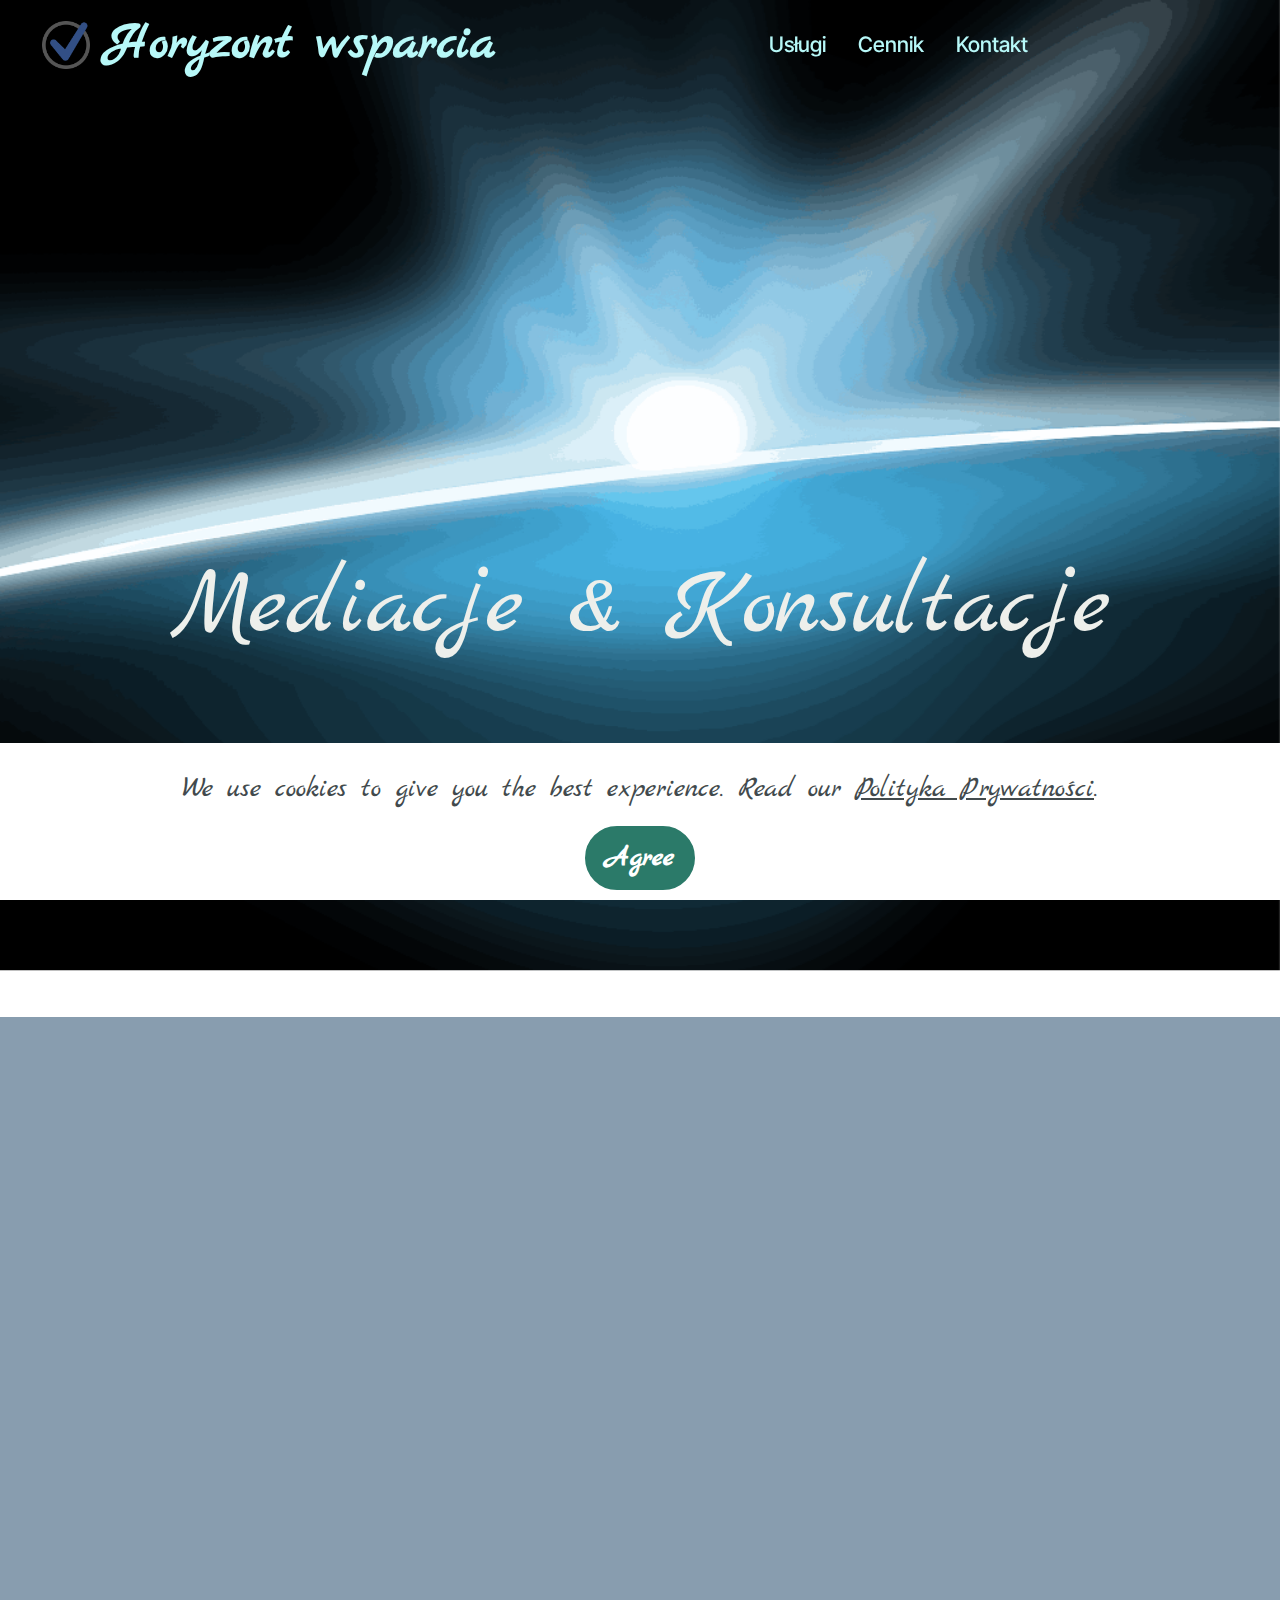
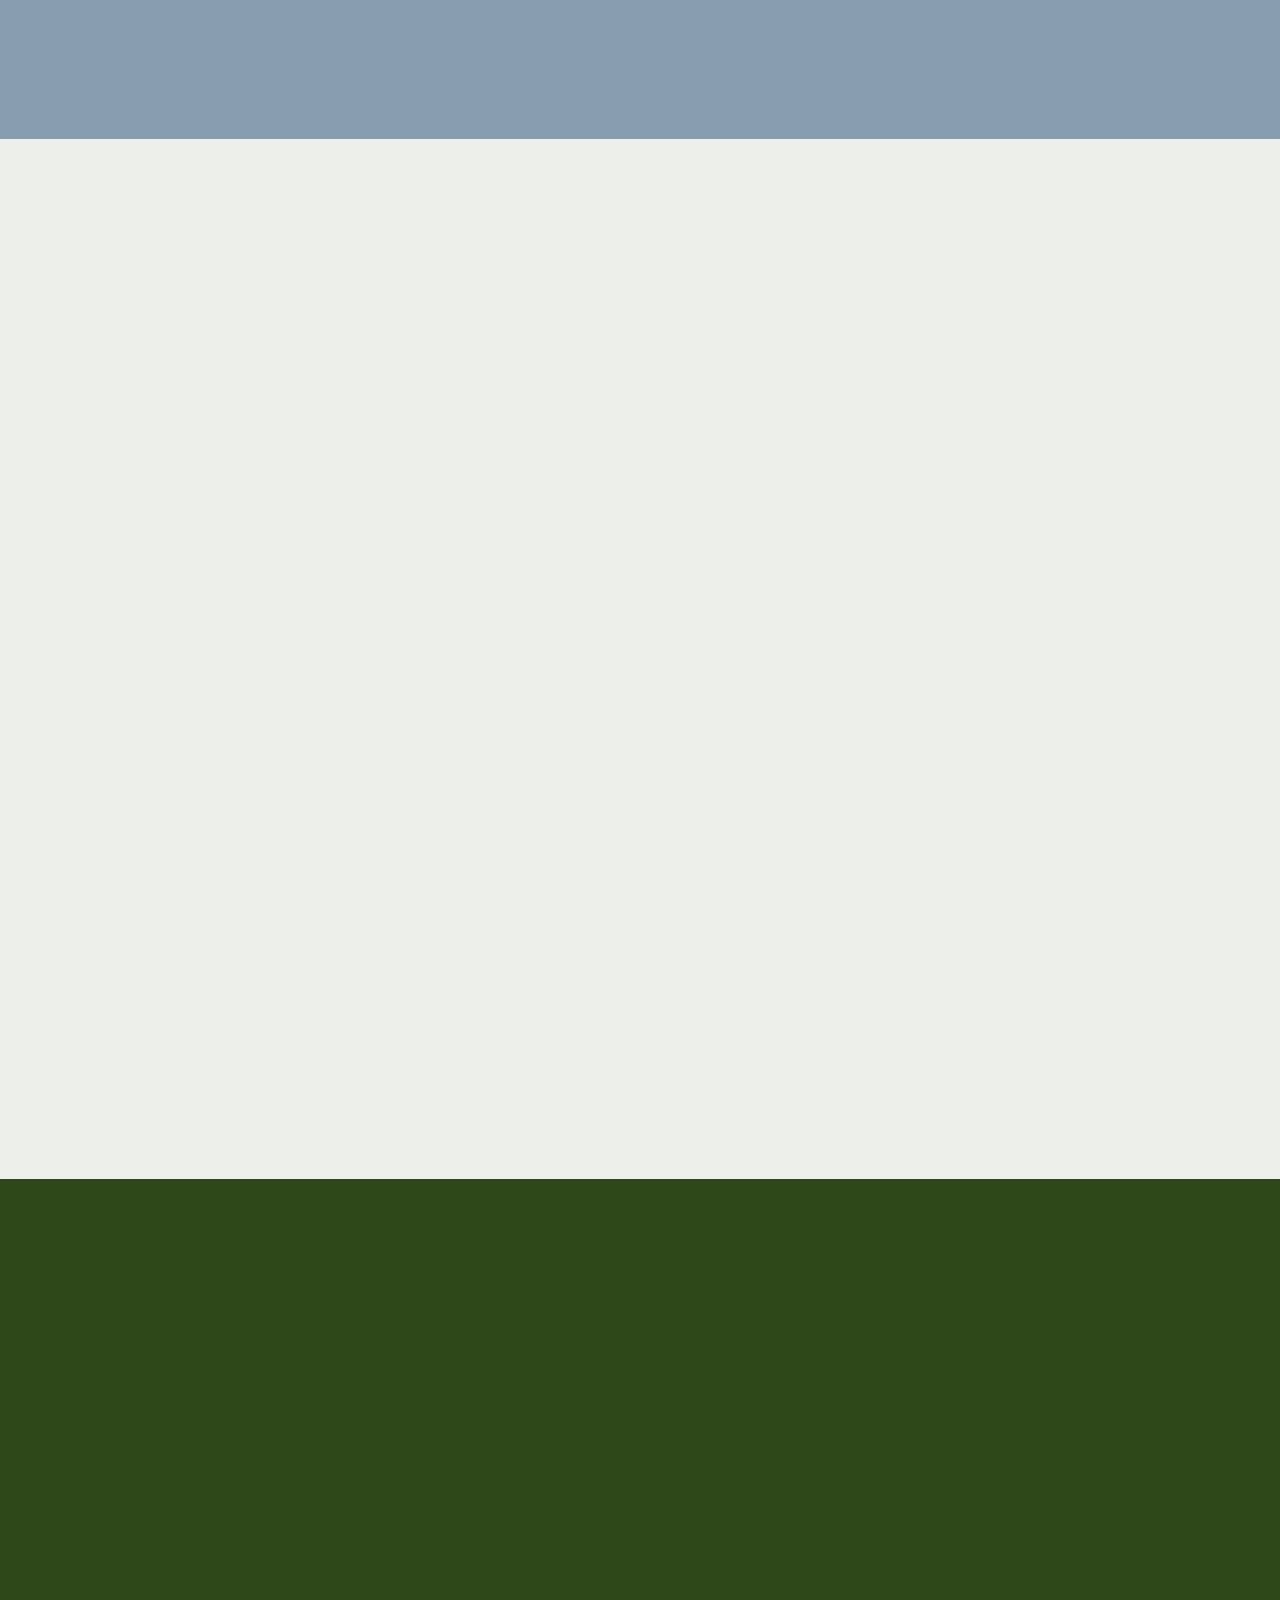
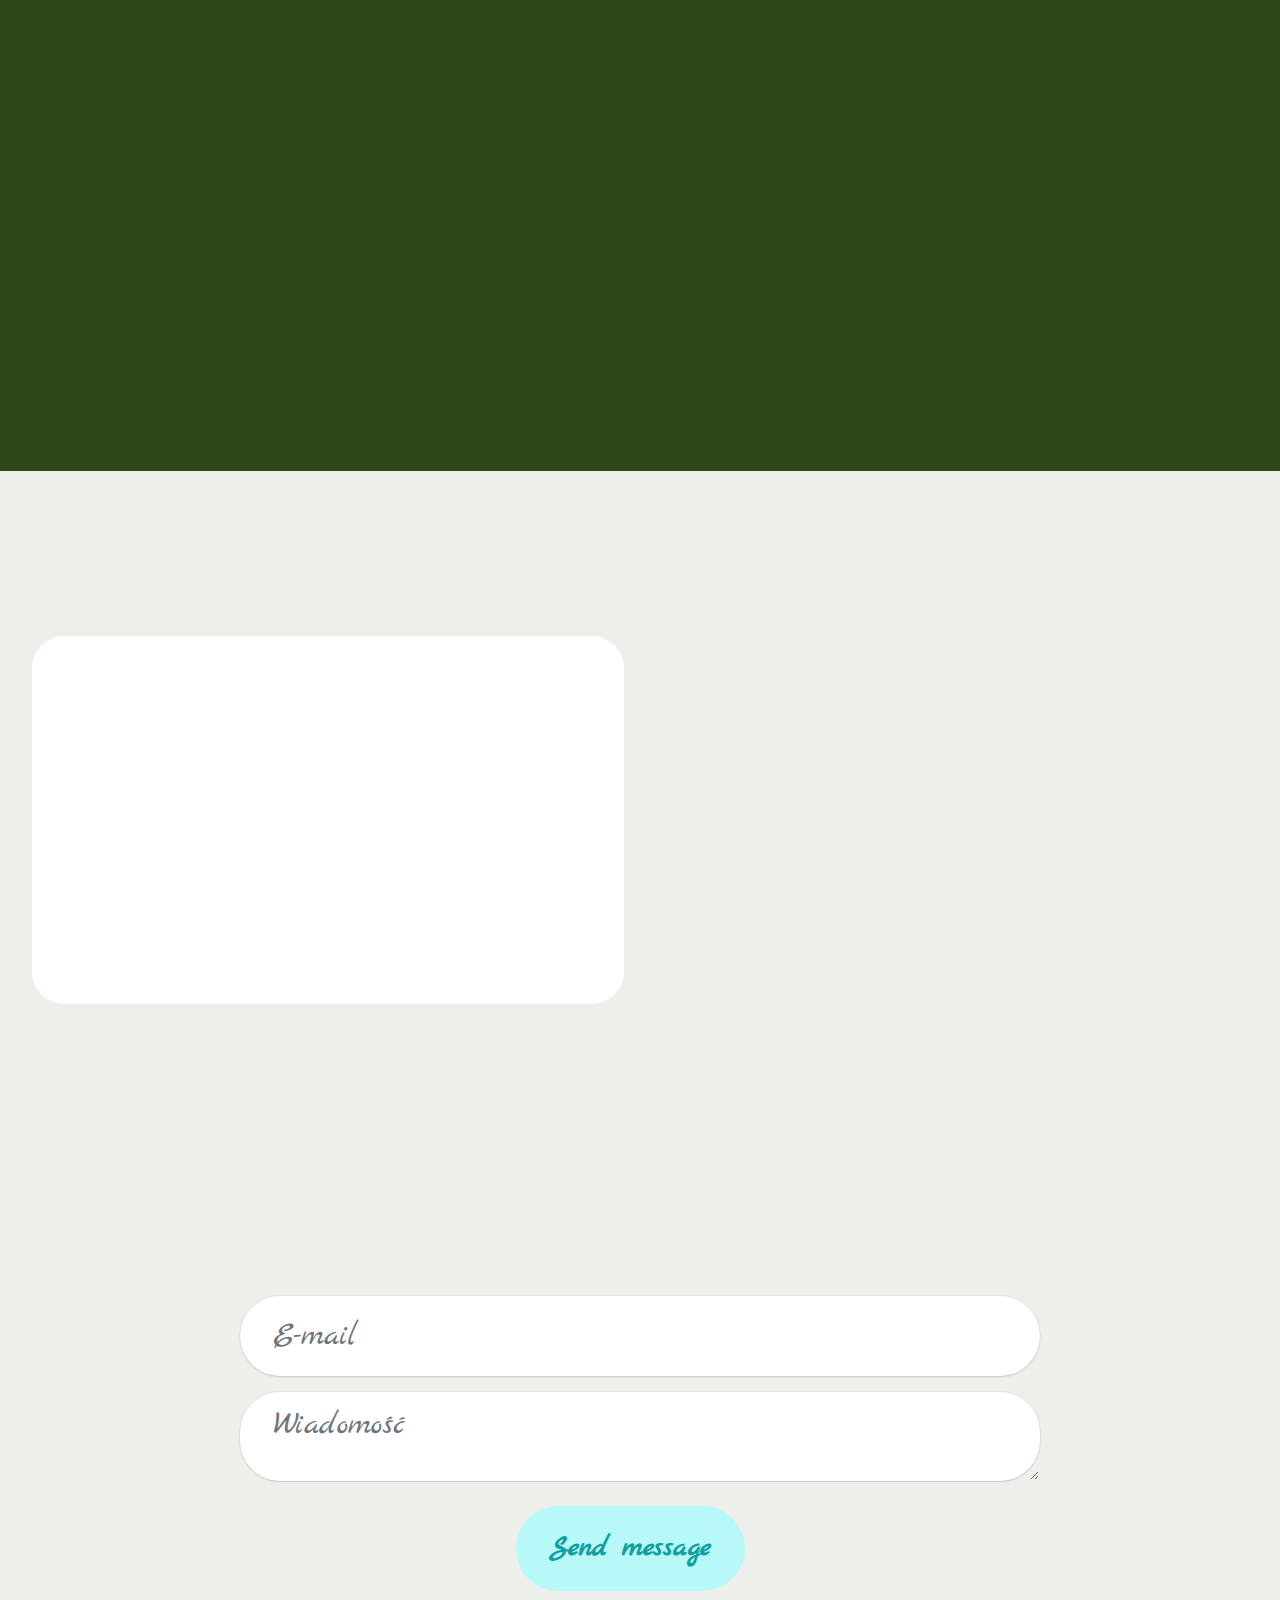
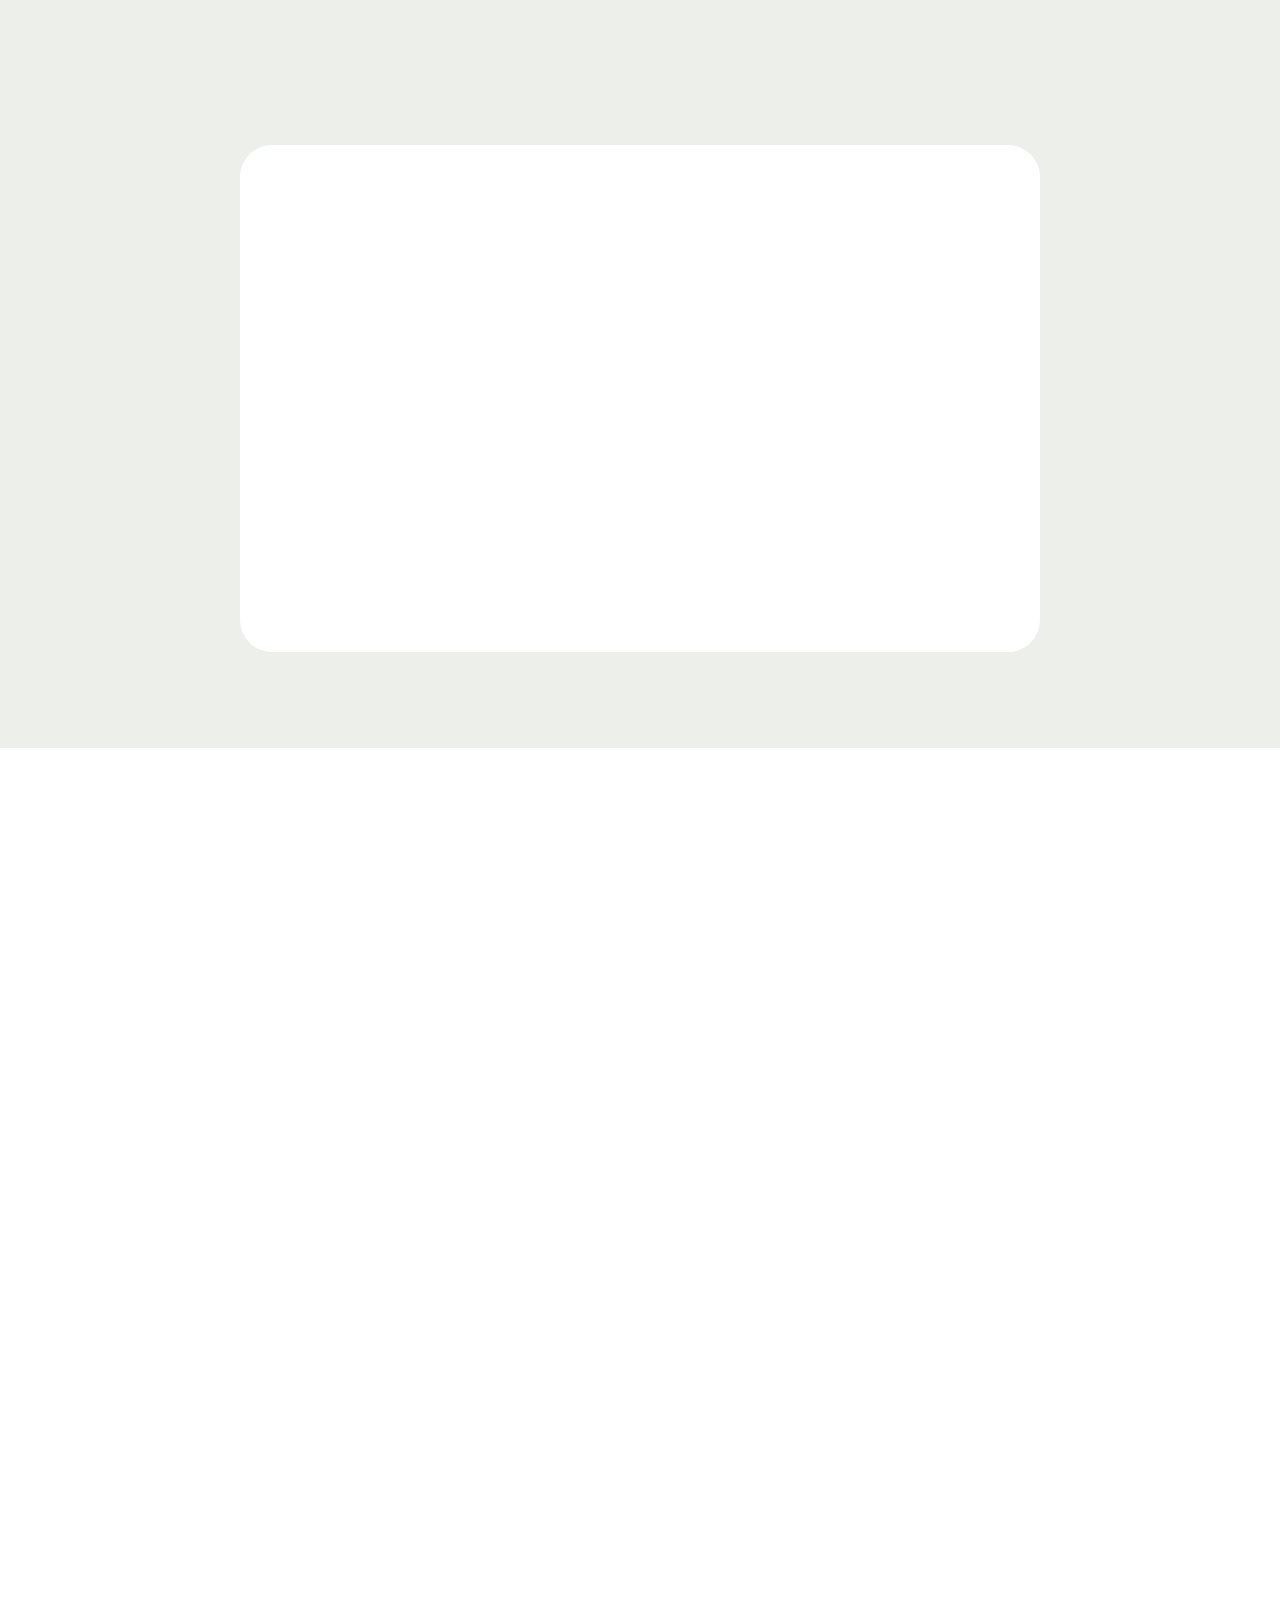
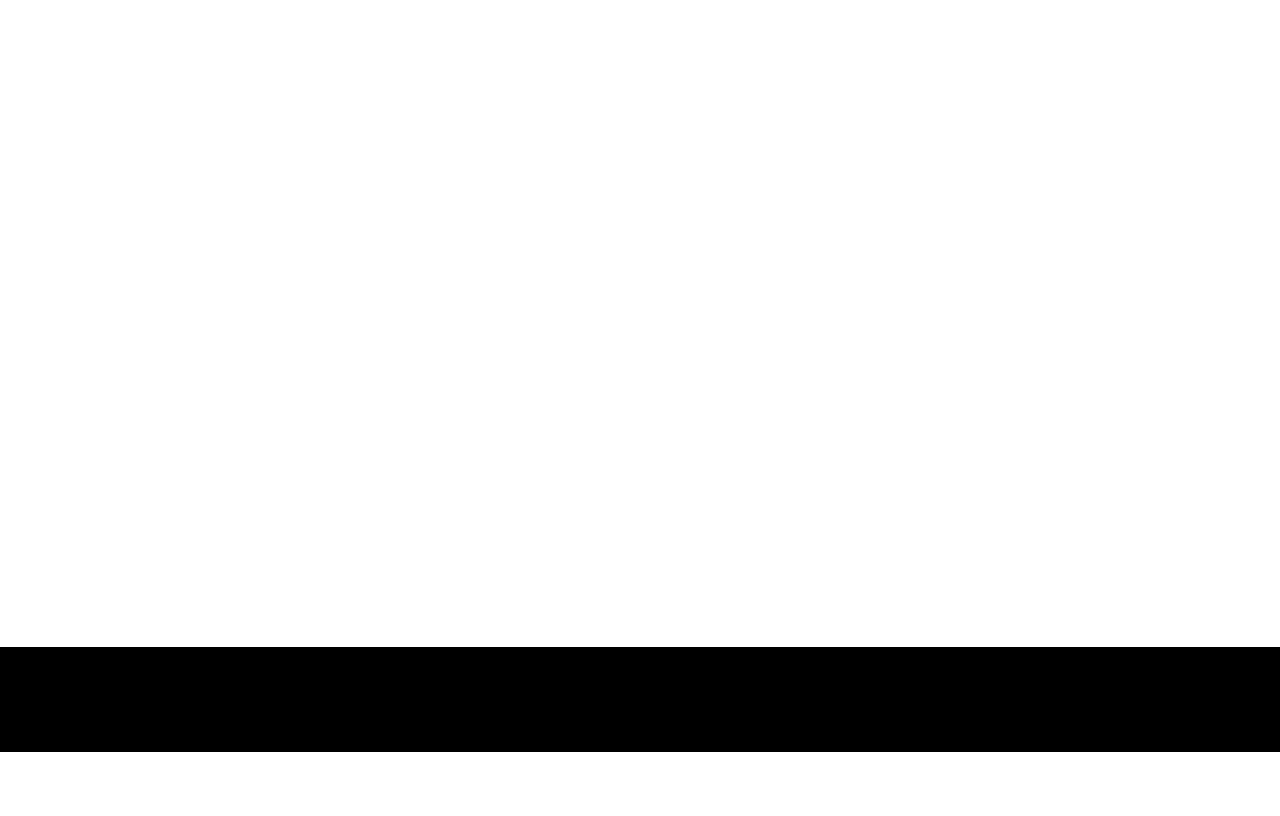
==== commit 6eec3ba4: "Add files via upload" ====
--- a/index.html
+++ b/index.html
@@ -6,7 +6,7 @@
   <meta http-equiv="X-UA-Compatible" content="IE=edge">
   <meta name="generator" content="Mobirise v5.9.18, mobirise.com">
   <meta name="viewport" content="width=device-width, initial-scale=1, minimum-scale=1">
-  <link rel="shortcut icon" href="assets/images/593f2066-c185-40a3-9a1c-ab8cfd518431-68x96.jpeg" type="image/x-icon">
+  <link rel="shortcut icon" href="assets/images/mbr-83x83.png" type="image/x-icon">
   <meta name="description" content="Opis widoczny w wyszukiwarce.">
   
   
@@ -15,6 +15,7 @@
   <link rel="stylesheet" href="assets/bootstrap/css/bootstrap.min.css">
   <link rel="stylesheet" href="assets/bootstrap/css/bootstrap-grid.min.css">
   <link rel="stylesheet" href="assets/bootstrap/css/bootstrap-reboot.min.css">
+  <link rel="stylesheet" href="assets/parallax/jarallax.css">
   <link rel="stylesheet" href="assets/animatecss/animate.css">
   <link rel="stylesheet" href="assets/dropdown/css/style.css">
   <link rel="stylesheet" href="assets/socicon/css/styles.css">
@@ -23,7 +24,7 @@
   <noscript><link rel="stylesheet" href="https://fonts.googleapis.com/css?family=Marck+Script:400&display=swap"></noscript>
   <link rel="preload" href="https://fonts.googleapis.com/css?family=Inter+Tight:100,200,300,400,500,600,700,800,900,100i,200i,300i,400i,500i,600i,700i,800i,900i&display=swap" as="style" onload="this.onload=null;this.rel='stylesheet'">
   <noscript><link rel="stylesheet" href="https://fonts.googleapis.com/css?family=Inter+Tight:100,200,300,400,500,600,700,800,900,100i,200i,300i,400i,500i,600i,700i,800i,900i&display=swap"></noscript>
-  <link rel="preload" as="style" href="assets/mobirise/css/mbr-additional.css?v=UPuyyy"><link rel="stylesheet" href="assets/mobirise/css/mbr-additional.css?v=UPuyyy" type="text/css">
+  <link rel="preload" as="style" href="assets/mobirise/css/mbr-additional.css?v=OGyDY7"><link rel="stylesheet" href="assets/mobirise/css/mbr-additional.css?v=OGyDY7" type="text/css">
 
   
   
@@ -31,18 +32,18 @@
 </head>
 <body>
   
-  <section data-bs-version="5.1" class="menu menu2 cid-udIJ8fqL9A" once="menu" id="menu02-21">
+  <section data-bs-version="5.1" class="menu menu6 cid-udZMQspl0U" once="menu" id="menu06-2n">
 	
 
-	<nav class="navbar navbar-dropdown navbar-fixed-top navbar-expand-lg">
+	<nav class="navbar navbar-dropdown opacityScroll navbar-fixed-top navbar-expand-lg">
 		<div class="container">
 			<div class="navbar-brand">
 				<span class="navbar-logo">
 					<a href="index.html">
-						<img src="assets/images/593f2066-c185-40a3-9a1c-ab8cfd518431-68x96.jpeg" alt="Mobirise Website Builder" style="height: 3rem;">
+						<img src="assets/images/mbr-83x83.png" alt="Mobirise Website Builder" style="height: 3rem;">
 					</a>
 				</span>
-				<span class="navbar-caption-wrap"><a class="navbar-caption text-primary display-5" href="https://mobiri.se">Horyzont wsparcia</a></span>
+				<span class="navbar-caption-wrap"><a class="navbar-caption text-warning display-2" href="index.html">Horyzont wsparcia</a></span>
 			</div>
 			<button class="navbar-toggler" type="button" data-toggle="collapse" data-bs-toggle="collapse" data-target="#navbarSupportedContent" data-bs-target="#navbarSupportedContent" aria-controls="navbarNavAltMarkup" aria-expanded="false" aria-label="Toggle navigation">
 				<div class="hamburger">
@@ -52,39 +53,33 @@
 					<span></span>
 				</div>
 			</button>
-			<div class="collapse navbar-collapse" id="navbarSupportedContent">
+			<div class="collapse navbar-collapse opacityScroll" id="navbarSupportedContent">
 				<ul class="navbar-nav nav-dropdown nav-right" data-app-modern-menu="true"><li class="nav-item">
-						<a class="nav-link link text-primary display-4" href="index.html#pricing01-1o" aria-expanded="false">Usługi</a>
+						<a class="nav-link link text-warning display-4" href="index.html#features04-2k">Usługi</a>
 					</li>
 					<li class="nav-item">
-						<a class="nav-link link text-primary display-4" href="index.html#form02-1s">Kontakt</a>
+						<a class="nav-link link text-warning display-4" href="index.html#pricing01-2l" aria-expanded="false">Cennik</a>
+					</li>
+					<li class="nav-item">
+						<a class="nav-link link text-warning display-4" href="index.html#contacts02-1p">Kontakt</a>
 					</li></ul>
-				<div class="icons-menu">
-					<a class="iconfont-wrapper" href="https://mobiri.se">
-						<span class="p-2 mbr-iconfont mobi-mbri-phone mobi-mbri"></span>
-					</a>
-					<a class="iconfont-wrapper" href="https://mobiri.se">
-						<span class="p-2 mbr-iconfont mobi-mbri-letter mobi-mbri"></span>
-					</a>
-					
-					
-				</div>
+				
 				
 			</div>
 		</div>
 	</nav>
 </section>
 
-<section data-bs-version="5.1" class="header19 cid-udOoAu6fd8 mbr-fullscreen" id="header19-26">
-  
-
-  
-  
-  <div class="container-fluid">
+<section data-bs-version="5.1" class="header19 cid-udOoAu6fd8 mbr-fullscreen mbr-parallax-background" id="header19-26">
+  
+
+  
+  
+  <div class="container">
     <div class="row">
       <div class="content-wrap col-12 col-md-12">
-        <h1 class="mbr-section-title mbr-fonts-style mb-4 display-1">Mediacje &amp; Konsultacje &amp; Biznes</h1>
-        
+        <h1 class="mbr-section-title mbr-fonts-style mb-4 display-1"><br><br><br><br>Mediacje &amp; Konsultacje<br></h1>
+        <p class="mbr-fonts-style mbr-text mb-4 display-5"><br><br><br><br></p>
         
         
       </div>
@@ -92,76 +87,43 @@
   </div>
 </section>
 
-<section data-bs-version="5.1" class="features19 cid-udIFlsRQRJ" id="features019-1n">
+<section data-bs-version="5.1" class="social01 cid-udZSsFYmjH" id="social01-2t">
 	
 
 	
 	
 	<div class="container">
 		<div class="row justify-content-center">
-			<div class="col-12 mb-5 content-head">
-				<h3 class="mbr-section-title mbr-fonts-style align-center mb-0 display-2">
-					<strong>Our Features</strong>
-				</h3>
-				<h5 class="mbr-section-subtitle mbr-fonts-style align-center mb-0 mt-4 display-7">
-					Lorem ipsum dolor sit amet, consectetur adipiscing elit. Praesent vitae erat. Integer aliquam, lorem
-					vitae dapibus sollicitudin, nibh nisl egestas enim, ut dapibus odio augue tempus venenatis mi
-					semper.
-				</h5>
+			<div class="col-12 content-head">
+				
 			</div>
 		</div>
 		<div class="row">
-			<div class="item features-without-image col-12 col-lg-4 item-mb">
+			<div class="item features-without-image col-12 col-md-6 col-lg-6">
+				<div class="item-img mb-3">
+					<img src="assets/images/gallery02.jpg" alt="Mobirise Website Builder">
+				</div>
 				<div class="item-wrapper">
-					<div class="card-box align-left">
-						<div class="img-wrapper mb-3">
-							<img class="" src="assets/images/shop1.jpg">
-						</div>
-						<h5 class="card-title mbr-fonts-style display-5">
-							<strong>Mediacje</strong></h5>
-						<p class="card-text mbr-fonts-style display-7">
-							Lorem ipsum dolor sit amet, consectetur adipiscing elit. Praesent vitae erat. Integer
-							aliquam, lorem vitae dapibus sollicitudin, nibh nisl egestas enim, ut dapibus odio augue
-							venenatis mi. Ut tempus dui at mi semper, vel dapibus nisl consectetur. Phasellus
-							consectetur sapien non lacus imperdiet dapibus. In facilisis sed mi rutrum consequat. Sed
-							augue sem diam.
-						</p>
-					</div>
-				</div>
-			</div>
-			<div class="item features-without-image col-12 col-lg-4 item-mb">
+					<span class="mbr-iconfont m-auto socicon-instagram socicon"></span>
+					<div class="card-box">
+						<h4 class="card-title mbr-fonts-style mb-0 display-7">
+							<strong>Mediacje</strong></h4>
+						<h5 class="card-text mbr-fonts-style display-7"></h5>
+					</div>
+				</div>
+			</div>
+			<div class="item features-without-image col-12 col-md-6 col-lg-6">
+				<div class="item-img mb-3">
+					<img src="assets/images/gallery01.jpg" alt="Mobirise Website Builder">
+				</div>
 				<div class="item-wrapper">
-					<div class="card-box align-left">
-						<div class="img-wrapper mb-3">
-							<img class="" src="assets/images/shop2.jpg">
-						</div>
-						<h5 class="card-title mbr-fonts-style display-5">
-							<strong>Konsultacje</strong></h5>
-						<p class="card-text mbr-fonts-style display-7">
-							Lorem ipsum dolor sit amet, consectetur adipiscing elit. Praesent vitae erat. Integer
-							aliquam, lorem vitae dapibus sollicitudin, nibh nisl egestas enim, ut dapibus odio augue
-							venenatis mi. Ut tempus dui at mi semper, vel dapibus nisl consectetur. Phasellus
-							consectetur sapien non lacus imperdiet dapibus. In facilisis sed mi rutrum consequat. Sed
-							augue sem diam.
-						</p>
-					</div>
-				</div>
-			</div>
-			<div class="item features-without-image col-12 col-lg-4 item-mb">
-				<div class="item-wrapper">
-					<div class="card-box align-left">
-						<div class="img-wrapper mb-3">
-							<img class="" src="assets/images/shop3.jpg">
-						</div>
-						<h5 class="card-title mbr-fonts-style display-5">
-							<strong>Biznes</strong></h5>
-						<p class="card-text mbr-fonts-style display-7">
-							Lorem ipsum dolor sit amet, consectetur adipiscing elit. Praesent vitae erat. Integer
-							aliquam, lorem vitae dapibus sollicitudin, nibh nisl egestas enim, ut dapibus odio augue
-							venenatis mi. Ut tempus dui at mi semper, vel dapibus nisl consectetur. Phasellus
-							consectetur sapien non lacus imperdiet dapibus. In facilisis sed mi rutrum consequat. Sed
-							augue sem diam.
-						</p>
+					<span class="mbr-iconfont m-auto socicon-tiktok socicon"></span>
+					<div class="card-box">
+						<h4 class="card-title mbr-fonts-style mb-0 display-7">
+							<strong>Konsultacje</strong></h4>
+						<h5 class="card-text mbr-fonts-style display-7">
+							Lorem ipsum dolor sit amet.
+						</h5>
 					</div>
 				</div>
 			</div>
@@ -169,42 +131,87 @@
 	</div>
 </section>
 
-<section data-bs-version="5.1" class="pricing1 cid-udIGljB8ul" id="pricing01-1o">
+<section data-bs-version="5.1" class="features4 start cid-udZKIdhDxz" id="features04-2k">
+	
+	
+	<div class="container">
+		<div class="row justify-content-center">
+			<div class="col-12 content-head">
+				<div class="mbr-section-head mb-5">
+					<h4 class="mbr-section-title mbr-fonts-style align-center mb-0 display-2">
+						<strong>Usługi</strong></h4>
+					
+					
+				</div>
+			</div>
+		</div>
+		<div class="row">
+			<div class="item features-image col-12 col-md-6 col-lg-4">
+				<div class="item-wrapper">
+					<div class="item-img">
+						<img src="assets/images/shop1.jpg" alt="Mobirise Website Builder">
+					</div>
+					<div class="item-content">
+						<h5 class="item-title mbr-fonts-style display-5"><strong>Mediacje</strong></h5>
+						<p class="mbr-text mbr-fonts-style display-7">
+							Lorem ipsum dolor sit amet, consectetur adipiscing elit habitant turpis.
+						</p>
+						<div class="mbr-section-btn item-footer"><a href="page3.html" class="btn item-btn btn-primary display-7">Learn More</a></div>
+					</div>
+
+				</div>
+			</div>
+			<div class="item features-image col-12 col-md-6 col-lg-4">
+				<div class="item-wrapper">
+					<div class="item-img">
+						<img src="assets/images/shop2.jpg" alt="Mobirise Website Builder">
+					</div>
+					<div class="item-content">
+						<h5 class="item-title mbr-fonts-style display-5">
+							<strong>Konsultacje kryzysowe</strong></h5>
+						<p class="mbr-text mbr-fonts-style display-7">
+							Lorem ipsum dolor sit amet, consectetur adipiscing elit habitant turpis .
+						</p>
+						<div class="mbr-section-btn item-footer"><a href="page4.html" class="btn item-btn btn-primary display-7">Learn More</a></div>
+					</div>
+				</div>
+			</div>
+			<div class="item features-image col-12 col-md-6 col-lg-4">
+				<div class="item-wrapper">
+					<div class="item-img">
+						<img src="assets/images/shop3.jpg" alt="Mobirise Website Builder">
+					</div>
+					<div class="item-content">
+						<h5 class="item-title mbr-fonts-style display-5">
+							<strong>Biznes</strong></h5>
+						<p class="mbr-text mbr-fonts-style display-7">
+							Lorem ipsum dolor sit amet, consectetur adipiscing elit habitant turpis .<br>
+						</p>
+						<div class="mbr-section-btn item-footer"><a href="page5.html" class="btn item-btn btn-primary display-7">Learn More</a></div>
+					</div>
+				</div>
+			</div>
+		</div>
+	</div>
+</section>
+
+<section data-bs-version="5.1" class="pricing1 cid-udZLxs4HuY" id="pricing01-2l">
   
   
   <div class="container">
     <div class="row justify-content-center">
       <div class="col-12 content-head">
         <div class="mbr-section-head mb-5">
-          <h4 class="mbr-section-title mbr-fonts-style align-center mb-0 display-2"><strong>Cennik</strong></h4>
+          <h4 class="mbr-section-title mbr-fonts-style align-center mb-0 display-2">
+            <strong>Cennik</strong><strong><br></strong></h4>
           
         </div>
       </div>
     </div>
     <div class="row"> 
-      <div class="item features-without-image col-12 col-md-6 col-lg-4 item-mb">
-        <div class="item-wrapper">
-          <div class="item-head">
-            <h5 class="item-title mbr-fonts-style mb-0 display-5">
-              <strong>Premium</strong>
-            </h5>
-            <h6 class="item-subtitle mbr-fonts-style mt-0 mb-0 display-7">
-              <strong>$24</strong>/month
-            </h6>
-          </div>
-          <div class="item-content">
-            <p class="mbr-text mbr-fonts-style display-7">
-              Lorem ipsum dolor sit amet, consectetur adipiscing elit. Donec
-              egestas massa.
-            </p>
-          </div>
-          <div class="mbr-section-btn item-footer">
-          <a href="" class="btn item-btn btn-primary display-7">Learn More</a>
-        </div>
-        </div>
-      </div>
-
-      <div class="item features-without-image col-12 col-md-6 col-lg-4 item-mb">
+      
+
+      <div class="item features-without-image col-12 col-md-6 col-lg-4 item-mb active">
         <div class="item-wrapper">
           <div class="item-head">
             <h5 class="item-title mbr-fonts-style mb-0 display-5">
@@ -247,7 +254,27 @@
         </div>
         </div>
       </div>
-      
+      <div class="item features-without-image col-12 col-md-6 col-lg-4 item-mb">
+        <div class="item-wrapper">
+          <div class="item-head">
+            <h5 class="item-title mbr-fonts-style mb-0 display-5">
+              <strong>Free</strong>
+            </h5>
+            <h6 class="item-subtitle mbr-fonts-style mt-0 mb-0 display-7">
+              <strong>$0</strong>/month
+            </h6>
+          </div>
+          <div class="item-content">
+            <p class="mbr-text mbr-fonts-style display-7">
+              Lorem ipsum dolor sit amet, consectetur adipiscing elit. Donec
+              egestas massa.
+            </p>
+          </div>
+          <div class="mbr-section-btn item-footer">
+          <a href="" class="btn item-btn btn-primary display-7">Learn More</a>
+        </div>
+        </div>
+      </div>
     </div>
   </div>
 </section>
@@ -293,6 +320,44 @@
     </div>
 </section>
 
+<section data-bs-version="5.1" class="form5 cid-udIGXyNXI3" id="form02-1s">
+    
+    
+    <div class="container">
+        <div class="row justify-content-center">
+            <div class="col-12 content-head">
+                <div class="mbr-section-head mb-5">
+                    <h3 class="mbr-section-title mbr-fonts-style align-center mb-0 display-2"><strong>Formularz kontaktowy</strong></h3>
+                    
+                </div>
+            </div>
+        </div>
+        <div class="row justify-content-center">
+            <div class="col-lg-8 mx-auto mbr-form" data-form-type="formoid">
+                <form action="https://mobirise.eu/" method="POST" class="mbr-form form-with-styler" data-form-title="Form Name"><input type="hidden" name="email" data-form-email="true" value="Sr3KoUZjDYPZkR+Oc0U625fD3yFpo5CiUCFcw96bxf6yHWuAZnJe3qlOhmlt3NnK/Z/EZvfCV6X5qNzDclB9EDU3I57y7dLIb/ZY0bSgIIuVv0xhqW9tUeeAeE2wEjco">
+                    <div class="row">
+                        <div hidden="hidden" data-form-alert="" class="alert alert-success col-12">Dziękujemy za skontaktowanie się z nami!</div>
+                        <div hidden="hidden" data-form-alert-danger="" class="alert alert-danger col-12">
+                            Oops...! some problem!
+                        </div>
+                    </div>
+                    <div class="dragArea row">
+                        
+                        <div class="col-md col-sm-12 form-group mb-3" data-for="email">
+                            <input type="email" name="email" placeholder="E-mail" data-form-field="email" class="form-control" value="" id="email-form02-1s">
+                        </div>
+                        
+                        <div class="col-12 form-group mb-3" data-for="textarea">
+                            <textarea name="textarea" placeholder="Wiadomość" data-form-field="textarea" class="form-control" id="textarea-form02-1s"></textarea>
+                        </div>
+                        <div class="col-lg-12 col-md-12 col-sm-12 align-center mbr-section-btn"><button type="submit" class="btn btn-warning display-7">Send message</button></div>
+                    </div>
+                </form>
+            </div>
+        </div>
+    </div>
+</section>
+
 <section data-bs-version="5.1" class="people06 cid-udIGuSRLIJ" id="people06-1q">   
     
 
@@ -384,46 +449,6 @@
     </div>
 </section>
 
-<section data-bs-version="5.1" class="form5 cid-udIGXyNXI3" id="form02-1s">
-    
-    
-    <div class="container">
-        <div class="row justify-content-center">
-            <div class="col-12 content-head">
-                <div class="mbr-section-head mb-5">
-                    <h3 class="mbr-section-title mbr-fonts-style align-center mb-0 display-2">
-                        <strong>Contacts</strong>
-                    </h3>
-                    
-                </div>
-            </div>
-        </div>
-        <div class="row justify-content-center">
-            <div class="col-lg-8 mx-auto mbr-form" data-form-type="formoid">
-                <form action="https://mobirise.eu/" method="POST" class="mbr-form form-with-styler" data-form-title="Form Name"><input type="hidden" name="email" data-form-email="true" value="lcH3HZsxfTk0zoWQZOfOPoSdXvsXnj7+kzzuuCUdZ+99vvaQBeXcrIN5HlfwGMxmow5zsXnv/v0NaA5quaH8stYQ3WtpE3h5mqxRPbK/ZjtO34/R04hw0rhnRx1oWh50">
-                    <div class="row">
-                        <div hidden="hidden" data-form-alert="" class="alert alert-success col-12">Dziękujemy za skontaktowanie się z nami!</div>
-                        <div hidden="hidden" data-form-alert-danger="" class="alert alert-danger col-12">
-                            Oops...! some problem!
-                        </div>
-                    </div>
-                    <div class="dragArea row">
-                        
-                        <div class="col-md col-sm-12 form-group mb-3" data-for="email">
-                            <input type="email" name="email" placeholder="E-mail" data-form-field="email" class="form-control" value="" id="email-form02-1s">
-                        </div>
-                        
-                        <div class="col-12 form-group mb-3" data-for="textarea">
-                            <textarea name="textarea" placeholder="Wiadomość" data-form-field="textarea" class="form-control" id="textarea-form02-1s"></textarea>
-                        </div>
-                        <div class="col-lg-12 col-md-12 col-sm-12 align-center mbr-section-btn"><button type="submit" class="btn btn-warning display-7">Send message</button></div>
-                    </div>
-                </form>
-            </div>
-        </div>
-    </div>
-</section>
-
 <section data-bs-version="5.1" class="social05 cid-udIH5rFf6W" id="social05-1t">
     
 
@@ -482,7 +507,7 @@
             </div>
         </div>
     </div>
-</section><section class="display-7" style="padding: 0;align-items: center;justify-content: center;flex-wrap: wrap;    align-content: center;display: flex;position: relative;height: 4rem;"><a href="https://mobiri.se/3243529" style="flex: 1 1;height: 4rem;position: absolute;width: 100%;z-index: 1;"><img alt="" style="height: 4rem;" src="[data-uri]"></a><p style="margin: 0;text-align: center;" class="display-7">&#8204;</p><a style="z-index:1" href="https://mobirise.com/builder/ai-website-creator.html">Free AI Website Creator</a></section><script src="assets/bootstrap/js/bootstrap.bundle.min.js"></script>  <script src="assets/web/assets/cookies-alert-plugin/cookies-alert-core.js"></script>  <script src="assets/web/assets/cookies-alert-plugin/cookies-alert-script.js"></script>  <script src="assets/smoothscroll/smooth-scroll.js"></script>  <script src="assets/ytplayer/index.js"></script>  <script src="assets/dropdown/js/navbar-dropdown.js"></script>  <script src="assets/theme/js/script.js"></script>  <script src="assets/formoid/formoid.min.js"></script>  
+</section><section class="display-7" style="padding: 0;align-items: center;justify-content: center;flex-wrap: wrap;    align-content: center;display: flex;position: relative;height: 4rem;"><a href="https://mobiri.se/3243529" style="flex: 1 1;height: 4rem;position: absolute;width: 100%;z-index: 1;"><img alt="" style="height: 4rem;" src="[data-uri]"></a><p style="margin: 0;text-align: center;" class="display-7">&#8204;</p><a style="z-index:1" href="https://mobirise.com/builder/ai-website-generator.html">AI Website Generator</a></section><script src="assets/bootstrap/js/bootstrap.bundle.min.js"></script>  <script src="assets/parallax/jarallax.js"></script>  <script src="assets/web/assets/cookies-alert-plugin/cookies-alert-core.js"></script>  <script src="assets/web/assets/cookies-alert-plugin/cookies-alert-script.js"></script>  <script src="assets/smoothscroll/smooth-scroll.js"></script>  <script src="assets/ytplayer/index.js"></script>  <script src="assets/dropdown/js/navbar-dropdown.js"></script>  <script src="assets/theme/js/script.js"></script>  <script src="assets/formoid/formoid.min.js"></script>  
   
   
 <input name="cookieData" type="hidden" data-cookie-cookiesAlertType='false' data-cookie-customDialogSelector='null' data-cookie-colorText='#424a4d' data-cookie-colorBg='rgb(255, 255, 255)' data-cookie-opacityOverlay='0' data-cookie-bgOpacity='100' data-cookie-textButton='Agree' data-cookie-rejectText='REJECT' data-cookie-colorButton='#2b7a69' data-cookie-rejectColor='#ffffff' data-cookie-colorLink='#424a4d' data-cookie-underlineLink='true' data-cookie-text="We use cookies to give you the best experience. Read our <a href='Polityka-Prywatności.html'>Polityka Prywatności</a>.">
--- a/assets/parallax/jarallax.css
+++ b/assets/parallax/jarallax.css
@@ -0,0 +1,15 @@
+.jarallax {
+    position: relative;
+    z-index: 0;
+}
+.jarallax > .jarallax-img {
+    position: absolute;
+    object-fit: cover;
+    /* support for plugin https://github.com/bfred-it/object-fit-images */
+    font-family: 'object-fit: cover;';
+    top: 0;
+    left: 0;
+    width: 100%;
+    height: 100%;
+    z-index: -1;
+}--- a/assets/mobirise/css/mbr-additional.css
+++ b/assets/mobirise/css/mbr-additional.css
@@ -21,19 +21,19 @@
 }
 .display-1 {
   font-family: 'Marck Script', handwriting;
-  font-size: 6.2rem;
+  font-size: 7.2rem;
   line-height: 1;
 }
 .display-1 > .mbr-iconfont {
-  font-size: 7.75rem;
+  font-size: 9rem;
 }
 .display-2 {
-  font-family: 'Inter Tight', sans-serif;
-  font-size: 4rem;
+  font-family: 'Marck Script', handwriting;
+  font-size: 3.8rem;
   line-height: 1;
 }
 .display-2 > .mbr-iconfont {
-  font-size: 5rem;
+  font-size: 4.75rem;
 }
 .display-4 {
   font-family: 'Inter Tight', sans-serif;
@@ -52,12 +52,12 @@
   font-size: 2.5rem;
 }
 .display-7 {
-  font-family: 'Inter Tight', sans-serif;
-  font-size: 1.4rem;
+  font-family: 'Marck Script', handwriting;
+  font-size: 2rem;
   line-height: 1.3;
 }
 .display-7 > .mbr-iconfont {
-  font-size: 1.75rem;
+  font-size: 2.5rem;
 }
 /* ---- Fluid typography for mobile devices ---- */
 /* 1.4 - font scale ratio ( bootstrap == 1.42857 ) */
@@ -66,19 +66,19 @@
 /* 0.65 - min scale variable, may vary */
 @media (max-width: 992px) {
   .display-1 {
-    font-size: 4.96rem;
+    font-size: 5.76rem;
   }
 }
 @media (max-width: 768px) {
   .display-1 {
-    font-size: 4.34rem;
-    font-size: calc( 2.82rem + (6.2 - 2.82) * ((100vw - 20rem) / (48 - 20)));
-    line-height: calc( 1.1 * (2.82rem + (6.2 - 2.82) * ((100vw - 20rem) / (48 - 20))));
+    font-size: 5.04rem;
+    font-size: calc( 3.17rem + (7.2 - 3.17) * ((100vw - 20rem) / (48 - 20)));
+    line-height: calc( 1.1 * (3.17rem + (7.2 - 3.17) * ((100vw - 20rem) / (48 - 20))));
   }
   .display-2 {
-    font-size: 3.2rem;
-    font-size: calc( 2.05rem + (4 - 2.05) * ((100vw - 20rem) / (48 - 20)));
-    line-height: calc( 1.3 * (2.05rem + (4 - 2.05) * ((100vw - 20rem) / (48 - 20))));
+    font-size: 3.04rem;
+    font-size: calc( 1.98rem + (3.8 - 1.98) * ((100vw - 20rem) / (48 - 20)));
+    line-height: calc( 1.3 * (1.98rem + (3.8 - 1.98) * ((100vw - 20rem) / (48 - 20))));
   }
   .display-4 {
     font-size: 1.12rem;
@@ -91,21 +91,21 @@
     line-height: calc( 1.4 * (1.35rem + (2 - 1.35) * ((100vw - 20rem) / (48 - 20))));
   }
   .display-7 {
-    font-size: 1.12rem;
-    font-size: calc( 1.14rem + (1.4 - 1.14) * ((100vw - 20rem) / (48 - 20)));
-    line-height: calc( 1.4 * (1.14rem + (1.4 - 1.14) * ((100vw - 20rem) / (48 - 20))));
+    font-size: 1.6rem;
+    font-size: calc( 1.35rem + (2 - 1.35) * ((100vw - 20rem) / (48 - 20)));
+    line-height: calc( 1.4 * (1.35rem + (2 - 1.35) * ((100vw - 20rem) / (48 - 20))));
   }
 }
 @media (min-width: 992px) and (max-width: 1400px) {
   .display-1 {
-    font-size: 4.34rem;
-    font-size: calc( 2.82rem + (6.2 - 2.82) * ((100vw - 62rem) / (87 - 62)));
-    line-height: calc( 1.1 * (2.82rem + (6.2 - 2.82) * ((100vw - 62rem) / (87 - 62))));
+    font-size: 5.04rem;
+    font-size: calc( 3.17rem + (7.2 - 3.17) * ((100vw - 62rem) / (87 - 62)));
+    line-height: calc( 1.1 * (3.17rem + (7.2 - 3.17) * ((100vw - 62rem) / (87 - 62))));
   }
   .display-2 {
-    font-size: 3.2rem;
-    font-size: calc( 2.05rem + (4 - 2.05) * ((100vw - 62rem) / (87 - 62)));
-    line-height: calc( 1.3 * (2.05rem + (4 - 2.05) * ((100vw - 62rem) / (87 - 62))));
+    font-size: 3.04rem;
+    font-size: calc( 1.98rem + (3.8 - 1.98) * ((100vw - 62rem) / (87 - 62)));
+    line-height: calc( 1.3 * (1.98rem + (3.8 - 1.98) * ((100vw - 62rem) / (87 - 62))));
   }
   .display-4 {
     font-size: 1.12rem;
@@ -118,9 +118,9 @@
     line-height: calc( 1.4 * (1.35rem + (2 - 1.35) * ((100vw - 62rem) / (87 - 62))));
   }
   .display-7 {
-    font-size: 1.12rem;
-    font-size: calc( 1.14rem + (1.4 - 1.14) * ((100vw - 62rem) / (87 - 62)));
-    line-height: calc( 1.4 * (1.14rem + (1.4 - 1.14) * ((100vw - 62rem) / (87 - 62))));
+    font-size: 1.6rem;
+    font-size: calc( 1.35rem + (2 - 1.35) * ((100vw - 62rem) / (87 - 62)));
+    line-height: calc( 1.4 * (1.35rem + (2 - 1.35) * ((100vw - 62rem) / (87 - 62))));
   }
 }
 /* Buttons */
@@ -155,7 +155,7 @@
   background-color: #320707 !important;
 }
 .bg-warning {
-  background-color: #a0e2e1 !important;
+  background-color: #b7f8f8 !important;
 }
 .bg-danger {
   background-color: #2e481a !important;
@@ -250,9 +250,9 @@
 }
 .btn-warning,
 .btn-warning:active {
-  background-color: #a0e2e1 !important;
-  border-color: #a0e2e1 !important;
-  color: #1f6463 !important;
+  background-color: #b7f8f8 !important;
+  border-color: #b7f8f8 !important;
+  color: #10a0a0 !important;
   box-shadow: none;
 }
 .btn-warning:hover,
@@ -260,15 +260,15 @@
 .btn-warning.focus,
 .btn-warning.active {
   color: inherit;
-  background-color: #c7eeed !important;
-  border-color: #c7eeed !important;
+  background-color: #e5fdfd !important;
+  border-color: #e5fdfd !important;
   box-shadow: none;
 }
 .btn-warning.disabled,
 .btn-warning:disabled {
-  color: #1f6463 !important;
-  background-color: #c7eeed !important;
-  border-color: #c7eeed !important;
+  color: #10a0a0 !important;
+  background-color: #e5fdfd !important;
+  border-color: #e5fdfd !important;
 }
 .btn-danger,
 .btn-danger:active {
@@ -423,23 +423,23 @@
 .btn-warning-outline,
 .btn-warning-outline:active {
   background-color: transparent !important;
-  border-color: #a0e2e1;
-  color: #a0e2e1;
+  border-color: #b7f8f8;
+  color: #b7f8f8;
 }
 .btn-warning-outline:hover,
 .btn-warning-outline:focus,
 .btn-warning-outline.focus,
 .btn-warning-outline.active {
-  color: #5ececc !important;
+  color: #68f0f0 !important;
   background-color: transparent !important;
-  border-color: #5ececc !important;
+  border-color: #68f0f0 !important;
   box-shadow: none !important;
 }
 .btn-warning-outline.disabled,
 .btn-warning-outline:disabled {
-  color: #1f6463 !important;
-  background-color: #a0e2e1 !important;
-  border-color: #a0e2e1 !important;
+  color: #10a0a0 !important;
+  background-color: #b7f8f8 !important;
+  border-color: #b7f8f8 !important;
 }
 .btn-danger-outline,
 .btn-danger-outline:active {
@@ -517,7 +517,7 @@
   color: #320707 !important;
 }
 .text-warning {
-  color: #a0e2e1 !important;
+  color: #b7f8f8 !important;
 }
 .text-danger {
   color: #2e481a !important;
@@ -551,7 +551,7 @@
 a.text-warning:hover,
 a.text-warning:focus,
 a.text-warning.active {
-  color: #52cac8 !important;
+  color: #5aefef !important;
 }
 a.text-danger:hover,
 a.text-danger:focus,
@@ -589,7 +589,7 @@
   background-color: #320707;
 }
 .alert-warning {
-  background-color: #a0e2e1;
+  background-color: #b7f8f8;
 }
 .alert-danger {
   background-color: #2e481a;
@@ -640,14 +640,14 @@
   border-radius: 100px;
 }
 .form-control {
-  font-family: 'Inter Tight', sans-serif;
-  font-size: 1.4rem;
+  font-family: 'Marck Script', handwriting;
+  font-size: 2rem;
   line-height: 1.3;
   font-weight: 400;
   border-radius: 40px !important;
 }
 .form-control > .mbr-iconfont {
-  font-size: 1.75rem;
+  font-size: 2.5rem;
 }
 .form-control:hover,
 .form-control:focus {
@@ -655,13 +655,13 @@
   border-color: #2e481a !important;
 }
 .form-control:-webkit-input-placeholder {
-  font-family: 'Inter Tight', sans-serif;
-  font-size: 1.4rem;
+  font-family: 'Marck Script', handwriting;
+  font-size: 2rem;
   line-height: 1.3;
   font-weight: 400;
 }
 .form-control:-webkit-input-placeholder > .mbr-iconfont {
-  font-size: 1.75rem;
+  font-size: 2.5rem;
 }
 blockquote {
   border-color: #2e481a;
@@ -773,12 +773,529 @@
     padding-right: 16px;
   }
 }
-.cid-udIJ8fqL9A {
+.cid-udOoAu6fd8 {
+  display: flex;
+  background-image: url("../../../assets/images/mbr-1-1920x1024.png");
+}
+.cid-udOoAu6fd8 .mbr-overlay {
+  background-color: #1f6463;
+  opacity: 0.8;
+}
+.cid-udOoAu6fd8 .content-wrap {
+  padding: 5rem 1rem;
+}
+@media (min-width: 992px) {
+  .cid-udOoAu6fd8 .content-wrap {
+    padding: 5rem 3rem;
+  }
+}
+@media (min-width: 768px) {
+  .cid-udOoAu6fd8 {
+    align-items: center;
+  }
+  .cid-udOoAu6fd8 .row {
+    justify-content: center;
+  }
+}
+@media (max-width: 991px) and (min-width: 768px) {
+  .cid-udOoAu6fd8 .content-wrap {
+    min-width: 50%;
+  }
+}
+@media (max-width: 767px) {
+  .cid-udOoAu6fd8 {
+    -webkit-align-items: center;
+    align-items: center;
+  }
+  .cid-udOoAu6fd8 .mbr-row {
+    -webkit-justify-content: center;
+    justify-content: center;
+  }
+  .cid-udOoAu6fd8 .content-wrap {
+    width: 100%;
+  }
+}
+.cid-udOoAu6fd8 .mbr-section-title {
+  text-align: center;
+  color: #edefeb;
+}
+.cid-udOoAu6fd8 .mbr-text,
+.cid-udOoAu6fd8 .mbr-section-btn {
+  text-align: center;
+  color: #ffffff;
+}
+.cid-udOoAu6fd8 .mbr-description {
+  text-align: center;
+  color: #ffffff;
+}
+.cid-udZSsFYmjH {
+  padding-top: 6rem;
+  padding-bottom: 6rem;
+  background-color: #889daf;
+}
+.cid-udZSsFYmjH .mbr-fallback-image.disabled {
+  display: none;
+}
+.cid-udZSsFYmjH .mbr-fallback-image {
+  display: block;
+  background-size: cover;
+  background-position: center center;
+  width: 100%;
+  height: 100%;
+  position: absolute;
+  top: 0;
+}
+.cid-udZSsFYmjH .item-wrapper {
+  display: flex;
+  margin-bottom: 2rem;
+}
+@media (max-width: 767px) {
+  .cid-udZSsFYmjH .item-wrapper {
+    margin-bottom: 1rem;
+  }
+}
+.cid-udZSsFYmjH .mbr-iconfont {
+  font-size: 3rem;
+  color: #889daf;
+  padding-right: 1.5rem;
+}
+.cid-udZSsFYmjH img,
+.cid-udZSsFYmjH .item-img {
+  width: 100%;
+  height: 400px;
+  object-fit: cover;
+}
+.cid-udZSsFYmjH .content-head {
+  max-width: 800px;
+}
+.cid-udZKIdhDxz {
+  padding-top: 6rem;
+  padding-bottom: 6rem;
+  background-color: #edefeb;
+}
+.cid-udZKIdhDxz img,
+.cid-udZKIdhDxz .item-img {
+  width: 100%;
+  height: 100%;
+  height: 300px;
+  object-fit: cover;
+}
+.cid-udZKIdhDxz .item:focus,
+.cid-udZKIdhDxz span:focus {
+  outline: none;
+}
+.cid-udZKIdhDxz .item {
+  margin-bottom: 2rem;
+}
+@media (max-width: 767px) {
+  .cid-udZKIdhDxz .item {
+    margin-bottom: 1rem;
+  }
+}
+.cid-udZKIdhDxz .item-content {
+  margin-top: 2rem;
+  padding: 0 2.25rem 2.25rem;
+  display: flex;
+  flex-direction: column;
+  height: 100%;
+}
+@media (min-width: 992px) and (max-width: 1200px) {
+  .cid-udZKIdhDxz .item-content {
+    padding: 0 1.5rem 1.5rem;
+    padding-top: 1rem;
+    margin-top: 1rem;
+  }
+}
+@media (max-width: 767px) {
+  .cid-udZKIdhDxz .item-content {
+    padding: 2rem 1.5rem;
+    padding-top: 1rem;
+    margin-top: 1rem;
+  }
+}
+.cid-udZKIdhDxz .item-wrapper {
+  position: relative;
+  background: #ffffff;
+  height: 100%;
+  display: flex;
+  flex-flow: column nowrap;
+}
+.cid-udZKIdhDxz .item-wrapper .item-footer {
+  margin-top: auto;
+}
+.cid-udZKIdhDxz .mbr-section-title {
+  color: #000000;
+}
+.cid-udZKIdhDxz .item-title {
+  text-align: left;
+}
+.cid-udZKIdhDxz .item-subtitle {
+  text-align: left;
+}
+.cid-udZKIdhDxz .mbr-text,
+.cid-udZKIdhDxz .item .mbr-section-btn {
+  text-align: left;
+}
+.cid-udZKIdhDxz .content-head {
+  max-width: 800px;
+}
+.cid-udZLxs4HuY {
+  padding-top: 6rem;
+  padding-bottom: 6rem;
+  background-color: #2e481a;
+}
+.cid-udZLxs4HuY .item-mb {
+  margin-bottom: 2rem;
+}
+@media (max-width: 767px) {
+  .cid-udZLxs4HuY .item-mb {
+    margin-bottom: 1rem;
+  }
+}
+.cid-udZLxs4HuY .item-head {
+  background: #9fe870;
+  padding: 2.25rem;
+}
+@media (min-width: 992px) and (max-width: 1200px) {
+  .cid-udZLxs4HuY .item-head {
+    padding: 2rem 1.5rem;
+    margin-bottom: 2rem;
+  }
+}
+@media (max-width: 767px) {
+  .cid-udZLxs4HuY .item-head {
+    padding: 2rem 1.5rem;
+    margin-bottom: 2rem;
+  }
+}
+.cid-udZLxs4HuY .item-content {
+  padding: 2.25rem 2.25rem 0;
+  background: #ffffff;
+}
+@media (min-width: 992px) and (max-width: 1200px) {
+  .cid-udZLxs4HuY .item-content {
+    padding: 0rem 1.5rem;
+  }
+}
+@media (max-width: 767px) {
+  .cid-udZLxs4HuY .item-content {
+    padding: 0rem 1.5rem;
+  }
+}
+.cid-udZLxs4HuY .item-wrapper {
+  border-radius: 2rem;
+  overflow: hidden;
+  margin-bottom: 2rem;
+  background: #ffffff;
+  padding: 0rem;
+  height: 100%;
+  display: flex;
+  flex-flow: column nowrap;
+}
+@media (max-width: 767px) {
+  .cid-udZLxs4HuY .item-wrapper {
+    margin-bottom: 1rem;
+  }
+}
+@media (min-width: 992px) and (max-width: 1200px) {
+  .cid-udZLxs4HuY .item-wrapper .item-footer {
+    padding: 0 1.5rem 3rem;
+  }
+}
+@media (min-width: 1201px) {
+  .cid-udZLxs4HuY .item-wrapper .item-footer {
+    padding: 0 2rem 3rem;
+  }
+}
+.cid-udZLxs4HuY .btn {
+  width: -webkit-fill-available;
+}
+.cid-udZLxs4HuY .item:focus,
+.cid-udZLxs4HuY span:focus {
+  outline: none;
+}
+.cid-udZLxs4HuY .mbr-section-btn {
+  margin-top: auto !important;
+  padding: 2rem 2rem 0;
+}
+@media (max-width: 991px) {
+  .cid-udZLxs4HuY .mbr-section-btn {
+    padding: 0rem 2.25rem 2rem;
+  }
+}
+@media (max-width: 767px) {
+  .cid-udZLxs4HuY .mbr-section-btn {
+    padding: 0rem 1.5rem;
+    margin-bottom: 2rem;
+  }
+}
+.cid-udZLxs4HuY .mbr-section-title {
+  color: #ffffff;
+}
+.cid-udZLxs4HuY .mbr-section-subtitle {
+  color: #ffffff;
+}
+.cid-udZLxs4HuY .mbr-text,
+.cid-udZLxs4HuY .mbr-section-btn {
+  text-align: left;
+}
+.cid-udZLxs4HuY .item-title {
+  text-align: left;
+  color: #000000;
+}
+.cid-udZLxs4HuY .item-subtitle {
+  text-align: left;
+  color: #000000;
+}
+.cid-udZLxs4HuY .content-head {
+  max-width: 800px;
+}
+.cid-udIGtXlSM7 {
+  padding-top: 3rem;
+  padding-bottom: 5rem;
+  background: #edefeb;
+}
+.cid-udIGtXlSM7 .mbr-fallback-image.disabled {
+  display: none;
+}
+.cid-udIGtXlSM7 .mbr-fallback-image {
+  display: block;
+  background-size: cover;
+  background-position: center center;
+  width: 100%;
+  height: 100%;
+  position: absolute;
+  top: 0;
+}
+@media (max-width: 992px) {
+  .cid-udIGtXlSM7 .row .map-wrapper {
+    margin-top: 2rem;
+  }
+}
+@media (max-width: 767px) {
+  .cid-udIGtXlSM7 .row .map-wrapper {
+    margin-top: 1rem;
+  }
+}
+.cid-udIGtXlSM7 .google-map {
+  height: 100%;
+  position: relative;
+}
+.cid-udIGtXlSM7 .google-map iframe {
+  height: 100%;
+  width: 100%;
+}
+@media (max-width: 992px) {
+  .cid-udIGtXlSM7 .google-map iframe {
+    min-height: 350px;
+  }
+}
+.cid-udIGtXlSM7 .google-map [data-state-details] {
+  color: #6b6763;
+  height: 1.5em;
+  margin-top: -0.75em;
+  padding-left: 1.25rem;
+  padding-right: 1.25rem;
+  position: absolute;
+  text-align: center;
+  top: 50%;
+  width: 100%;
+}
+.cid-udIGtXlSM7 .google-map[data-state] {
+  background: #e9e5dc;
+}
+.cid-udIGtXlSM7 .google-map[data-state="loading"] [data-state-details] {
+  display: none;
+}
+.cid-udIGtXlSM7 .card-wrapper {
+  padding: 2.25rem;
+  background: #ffffff;
+}
+@media (min-width: 992px) and (max-width: 1200px) {
+  .cid-udIGtXlSM7 .card-wrapper {
+    padding: 1.5rem;
+  }
+}
+@media (max-width: 767px) {
+  .cid-udIGtXlSM7 .card-wrapper {
+    padding: 2rem 1.5rem;
+  }
+}
+.cid-udIGtXlSM7 ul {
+  list-style-type: none;
+  padding: 0;
+  margin: 0;
+}
+.cid-udIGtXlSM7 .content-head {
+  max-width: 800px;
+}
+.cid-udIGXyNXI3 {
+  padding-top: 6rem;
+  padding-bottom: 6rem;
+  background-color: #edefeb;
+}
+.cid-udIGXyNXI3 .mbr-overlay {
+  background-color: #ffffff;
+  opacity: 0.4;
+}
+.cid-udIGXyNXI3 form .mbr-section-btn {
+  text-align: center;
+  width: 100%;
+}
+.cid-udIGXyNXI3 form .mbr-section-btn .btn {
+  display: inline-flex;
+}
+@media (max-width: 991px) {
+  .cid-udIGXyNXI3 form .mbr-section-btn .btn {
+    width: 100%;
+  }
+}
+.cid-udIGXyNXI3 .content-head {
+  max-width: 800px;
+}
+.cid-udIGuSRLIJ {
+  padding-top: 3rem;
+  padding-bottom: 6rem;
+  background-color: #edefeb;
+}
+.cid-udIGuSRLIJ .mbr-fallback-image.disabled {
+  display: none;
+}
+.cid-udIGuSRLIJ .mbr-fallback-image {
+  display: block;
+  background-size: cover;
+  background-position: center center;
+  width: 100%;
+  height: 100%;
+  position: absolute;
+  top: 0;
+}
+.cid-udIGuSRLIJ .card-wrapper {
+  background: #ffffff;
+}
+@media (max-width: 767px) {
+  .cid-udIGuSRLIJ .card-wrapper {
+    padding: 2rem 1.5rem;
+    margin-bottom: 1rem;
+  }
+}
+@media (min-width: 768px) and (max-width: 991px) {
+  .cid-udIGuSRLIJ .card-wrapper {
+    padding: 2.25rem;
+  }
+}
+@media (min-width: 992px) {
+  .cid-udIGuSRLIJ .card-wrapper {
+    padding: 4rem;
+  }
+}
+.cid-udIGuSRLIJ .mbr-text,
+.cid-udIGuSRLIJ .mbr-section-btn {
+  text-align: left;
+}
+.cid-udIGuSRLIJ .img-wrapper img {
+  width: 120px;
+  height: 120px;
+  object-fit: cover;
+  border-radius: 50% !important;
+}
+@media (min-width: 768px) and (max-width: 991px) {
+  .cid-udIGuSRLIJ .img-wrapper img {
+    width: 120px;
+    height: 120px;
+  }
+}
+@media (max-width: 768px) {
+  .cid-udIGuSRLIJ .img-wrapper img {
+    width: 80px;
+    height: 80px;
+  }
+}
+.cid-udIGuSRLIJ .img-wrapper {
+  display: flex;
+}
+.cid-udIGuSRLIJ .card-text {
+  text-align: center;
+}
+.cid-udIGuSRLIJ .card-title {
+  text-align: center;
+}
+.cid-udIGQeuiwa {
+  padding-top: 6rem;
+  padding-bottom: 6rem;
+  background-color: #ffffff;
+}
+.cid-udIGQeuiwa .mbr-fallback-image.disabled {
+  display: none;
+}
+.cid-udIGQeuiwa .mbr-fallback-image {
+  display: block;
+  background-size: cover;
+  background-position: center center;
+  width: 100%;
+  height: 100%;
+  position: absolute;
+  top: 0;
+}
+.cid-udIGQeuiwa .mbr-section-title {
+  text-align: center;
+}
+.cid-udIGQeuiwa .mbr-section-subtitle {
+  text-align: center;
+}
+.cid-udIH5rFf6W {
+  padding-top: 6rem;
+  padding-bottom: 6rem;
+  background-color: #ffffff;
+}
+.cid-udIH5rFf6W .social-row {
+  display: flex;
+  justify-content: center;
+  align-items: center;
+  flex-wrap: wrap;
+}
+.cid-udIH5rFf6W .social-row .soc-item {
+  margin: 8px;
+}
+.cid-udIH5rFf6W .social-row .soc-item a:hover .mbr-iconfont,
+.cid-udIH5rFf6W .social-row .soc-item a:focus .mbr-iconfont {
+  background-color: #f7f7f7;
+}
+.cid-udIH5rFf6W .social-row .soc-item a .mbr-iconfont {
+  width: 72px;
+  height: 72px;
+  display: flex;
+  align-items: center;
+  justify-content: center;
+  border-radius: 100%;
+  font-size: 32px;
+  background-color: #f7f7f7;
+  color: #393193;
+  transition: all 0.3s ease-in-out;
+}
+.cid-udIH5rFf6W .row-links {
+  width: 100%;
+  justify-content: center;
+}
+.cid-udIH5rFf6W .mbr-section-title {
+  color: #ffffff;
+}
+.cid-udIH5rFf6W .mbr-section-title,
+.cid-udIH5rFf6W .social-list {
+  color: #000000;
+}
+.cid-udIHzsrIXY {
+  padding-top: 2rem;
+  padding-bottom: 2rem;
+  background-color: #000000;
+  overflow: hidden;
+}
+.cid-udZMQspl0U {
   z-index: 1000;
   width: 100%;
   position: relative;
 }
-.cid-udIJ8fqL9A .dropdown-item:before {
+.cid-udZMQspl0U .dropdown-item:before {
   font-family: Moririse2 !important;
   content: "\e966";
   display: inline-block;
@@ -796,11 +1313,11 @@
   transition: all 0.25s ease-in-out;
 }
 @media (max-width: 767px) {
-  .cid-udIJ8fqL9A .navbar-toggler {
+  .cid-udZMQspl0U .navbar-toggler {
     transform: scale(0.8);
   }
 }
-.cid-udIJ8fqL9A .navbar-brand {
+.cid-udZMQspl0U .navbar-brand {
   flex-shrink: 0;
   align-items: center;
   margin-right: 0;
@@ -809,41 +1326,40 @@
   word-break: break-word;
   z-index: 1;
 }
-.cid-udIJ8fqL9A .navbar-brand img {
+.cid-udZMQspl0U .navbar-brand img {
   max-width: 100%;
   max-height: 100%;
   border-radius: 0px !important;
 }
-.cid-udIJ8fqL9A .navbar-brand .navbar-caption {
+.cid-udZMQspl0U .navbar-brand .navbar-caption {
   line-height: inherit !important;
 }
-.cid-udIJ8fqL9A .navbar-brand .navbar-logo a {
+.cid-udZMQspl0U .navbar-brand .navbar-logo a {
   outline: none;
 }
-.cid-udIJ8fqL9A .navbar-nav {
+.cid-udZMQspl0U .navbar-nav {
   margin: auto;
   margin-left: 0;
   margin-left: auto;
-  margin-right: 0;
-}
-.cid-udIJ8fqL9A .navbar-nav .nav-item {
+}
+.cid-udZMQspl0U .navbar-nav .nav-item {
   padding: 0 !important;
-  transition: .3s all !important;
-}
-.cid-udIJ8fqL9A .navbar-nav .nav-item .nav-link {
+  transition: 0.3s all !important;
+}
+.cid-udZMQspl0U .navbar-nav .nav-item .nav-link {
   padding: 16px !important;
   margin: 0 !important;
   border-radius: 1rem !important;
-  transition: .3s all !important;
-}
-.cid-udIJ8fqL9A .navbar-nav .nav-item .nav-link:hover {
+  transition: 0.3s all !important;
+}
+.cid-udZMQspl0U .navbar-nav .nav-item .nav-link:hover {
   background-color: rgba(27, 31, 10, 0.06);
 }
-.cid-udIJ8fqL9A .navbar-nav .open .nav-link::after {
+.cid-udZMQspl0U .navbar-nav .open .nav-link::after {
   transform: rotate(180deg);
 }
 @media (min-width: 992px) {
-  .cid-udIJ8fqL9A .navbar-nav .open .nav-link::before {
+  .cid-udZMQspl0U .navbar-nav .open .nav-link::before {
     content: "";
     width: 100%;
     height: 20px;
@@ -852,48 +1368,48 @@
     position: absolute;
   }
 }
-.cid-udIJ8fqL9A .navbar-nav .dropdown-item {
+.cid-udZMQspl0U .navbar-nav .dropdown-item {
   padding: 12px !important;
   border-radius: 0.5rem !important;
   margin: 0 8px !important;
-  transition: .3s all !important;
-}
-.cid-udIJ8fqL9A .navbar-nav .dropdown-item:hover {
+  transition: 0.3s all !important;
+}
+.cid-udZMQspl0U .navbar-nav .dropdown-item:hover {
   background-color: rgba(27, 31, 10, 0.06);
 }
 @media (min-width: 992px) {
-  .cid-udIJ8fqL9A .navbar-nav {
+  .cid-udZMQspl0U .navbar-nav {
     padding-left: 1.5rem;
   }
 }
-.cid-udIJ8fqL9A .nav-link {
+.cid-udZMQspl0U .nav-link {
   width: fit-content;
   position: relative;
 }
-.cid-udIJ8fqL9A .navbar-logo {
+.cid-udZMQspl0U .navbar-logo {
   padding-left: 2rem;
   margin: 0 !important;
 }
 @media (max-width: 767px) {
-  .cid-udIJ8fqL9A .navbar-logo {
+  .cid-udZMQspl0U .navbar-logo {
     padding-left: 1rem;
   }
 }
-.cid-udIJ8fqL9A .navbar-caption {
+.cid-udZMQspl0U .navbar-caption {
   padding-left: 1rem;
-  padding-right: .5rem;
+  padding-right: 0.5rem;
 }
 @media (max-width: 767px) {
-  .cid-udIJ8fqL9A .nav-dropdown {
+  .cid-udZMQspl0U .nav-dropdown {
     padding-bottom: 0.5rem;
   }
 }
-.cid-udIJ8fqL9A .nav-dropdown .link.dropdown-toggle::after {
+.cid-udZMQspl0U .nav-dropdown .link.dropdown-toggle::after {
   margin-left: 0.5rem;
   margin-top: 0.2rem;
-  transition: .3s all;
-}
-.cid-udIJ8fqL9A .container {
+  transition: 0.3s all;
+}
+.cid-udZMQspl0U .container {
   display: flex;
   height: 90px;
   padding: 0.5rem 0.6rem;
@@ -908,67 +1424,64 @@
   -ms-flex-align: center;
   align-items: center;
   border-radius: 100vw;
-  margin-top: 1rem;
-  background-color: #ffffff;
-  box-shadow: 0 30px 60px 0 rgba(27, 31, 10, 0.08);
 }
 @media (max-width: 992px) {
-  .cid-udIJ8fqL9A .container {
+  .cid-udZMQspl0U .container {
     padding-right: 2rem;
   }
 }
 @media (max-width: 767px) {
-  .cid-udIJ8fqL9A .container {
+  .cid-udZMQspl0U .container {
     width: 95%;
     height: 56px !important;
     padding-right: 1rem;
     margin-top: 0rem;
   }
 }
-.cid-udIJ8fqL9A .iconfont-wrapper {
-  color: #2e481a !important;
+.cid-udZMQspl0U .iconfont-wrapper {
+  color: #000000 !important;
   font-size: 1.5rem;
   padding-right: 0.5rem;
 }
-.cid-udIJ8fqL9A .dropdown-menu {
+.cid-udZMQspl0U .dropdown-menu {
   flex-wrap: wrap;
   flex-direction: column;
   max-width: 100%;
   padding: 12px 4px !important;
   border-radius: 1.5rem;
-  transition: .3s all !important;
+  transition: 0.3s all !important;
   min-width: auto;
-  background: #ffffff;
-}
-.cid-udIJ8fqL9A .nav-item:focus,
-.cid-udIJ8fqL9A .nav-link:focus {
+  background: #889daf;
+}
+.cid-udZMQspl0U .nav-item:focus,
+.cid-udZMQspl0U .nav-link:focus {
   outline: none;
 }
-.cid-udIJ8fqL9A .dropdown .dropdown-menu .dropdown-item {
+.cid-udZMQspl0U .dropdown .dropdown-menu .dropdown-item {
   width: auto;
   transition: all 0.25s ease-in-out;
 }
-.cid-udIJ8fqL9A .dropdown .dropdown-menu .dropdown-item::after {
+.cid-udZMQspl0U .dropdown .dropdown-menu .dropdown-item::after {
   right: 0.5rem;
 }
-.cid-udIJ8fqL9A .dropdown .dropdown-menu .dropdown-item .mbr-iconfont {
+.cid-udZMQspl0U .dropdown .dropdown-menu .dropdown-item .mbr-iconfont {
   margin-right: 0.5rem;
   vertical-align: sub;
 }
-.cid-udIJ8fqL9A .dropdown .dropdown-menu .dropdown-item .mbr-iconfont:before {
+.cid-udZMQspl0U .dropdown .dropdown-menu .dropdown-item .mbr-iconfont:before {
   display: inline-block;
   transform: scale(1, 1);
   transition: all 0.25s ease-in-out;
 }
-.cid-udIJ8fqL9A .collapsed .dropdown-menu .dropdown-item:before {
+.cid-udZMQspl0U .collapsed .dropdown-menu .dropdown-item:before {
   display: none;
 }
-.cid-udIJ8fqL9A .collapsed .dropdown .dropdown-menu .dropdown-item {
+.cid-udZMQspl0U .collapsed .dropdown .dropdown-menu .dropdown-item {
   padding: 0.235em 1.5em 0.235em 1.5em !important;
   transition: none;
   margin: 0 !important;
 }
-.cid-udIJ8fqL9A .navbar {
+.cid-udZMQspl0U .navbar {
   min-height: 90px;
   transition: all 0.3s;
   border-bottom: 1px solid transparent;
@@ -978,40 +1491,40 @@
   box-shadow: none !important;
   border-radius: 0 !important;
 }
-.cid-udIJ8fqL9A .navbar.opened {
-  transition: all 0.3s;
-}
-.cid-udIJ8fqL9A .navbar .dropdown-item {
+.cid-udZMQspl0U .navbar.opened {
+  transition: all 0.25s;
+}
+.cid-udZMQspl0U .navbar .dropdown-item {
   padding: 0.5rem 1.8rem;
 }
-.cid-udIJ8fqL9A .navbar .navbar-logo img {
+.cid-udZMQspl0U .navbar .navbar-logo img {
   width: auto;
 }
-.cid-udIJ8fqL9A .navbar .navbar-collapse {
+.cid-udZMQspl0U .navbar .navbar-collapse {
   z-index: 1;
   justify-content: flex-end;
 }
-.cid-udIJ8fqL9A .navbar.collapsed {
+.cid-udZMQspl0U .navbar.collapsed {
   justify-content: center;
 }
-.cid-udIJ8fqL9A .navbar.collapsed .nav-item .nav-link::before {
+.cid-udZMQspl0U .navbar.collapsed .nav-item .nav-link::before {
   display: none;
 }
-.cid-udIJ8fqL9A .navbar.collapsed.opened .dropdown-menu {
+.cid-udZMQspl0U .navbar.collapsed.opened .dropdown-menu {
   top: 0;
 }
 @media (min-width: 992px) {
-  .cid-udIJ8fqL9A .navbar.collapsed.opened:not(.navbar-short) .navbar-collapse {
+  .cid-udZMQspl0U .navbar.collapsed.opened:not(.navbar-short) .navbar-collapse {
     max-height: calc(98.5vh - 3rem);
   }
 }
-.cid-udIJ8fqL9A .navbar.collapsed .dropdown-menu .dropdown-submenu {
+.cid-udZMQspl0U .navbar.collapsed .dropdown-menu .dropdown-submenu {
   left: 0 !important;
 }
-.cid-udIJ8fqL9A .navbar.collapsed .dropdown-menu .dropdown-item:after {
+.cid-udZMQspl0U .navbar.collapsed .dropdown-menu .dropdown-item:after {
   right: auto;
 }
-.cid-udIJ8fqL9A .navbar.collapsed .dropdown-menu .dropdown-toggle[data-toggle="dropdown-submenu"]:after {
+.cid-udZMQspl0U .navbar.collapsed .dropdown-menu .dropdown-toggle[data-toggle="dropdown-submenu"]:after {
   margin-left: 0.5rem;
   margin-top: 0.2rem;
   border-top: 0.35em solid;
@@ -1020,41 +1533,41 @@
   border-bottom: 0;
   top: 41%;
 }
-.cid-udIJ8fqL9A .navbar.collapsed ul.navbar-nav li {
+.cid-udZMQspl0U .navbar.collapsed ul.navbar-nav li {
   margin: auto;
 }
-.cid-udIJ8fqL9A .navbar.collapsed .dropdown-menu .dropdown-item {
+.cid-udZMQspl0U .navbar.collapsed .dropdown-menu .dropdown-item {
   padding: 0.25rem 1.5rem;
   text-align: center;
 }
-.cid-udIJ8fqL9A .navbar.collapsed .icons-menu {
+.cid-udZMQspl0U .navbar.collapsed .icons-menu {
   padding-left: 0;
   padding-right: 0;
   padding-top: 0.5rem;
   padding-bottom: 0.5rem;
 }
 @media (max-width: 767px) {
-  .cid-udIJ8fqL9A .navbar {
+  .cid-udZMQspl0U .navbar {
     min-height: 72px;
   }
-  .cid-udIJ8fqL9A .navbar .navbar-logo img {
+  .cid-udZMQspl0U .navbar .navbar-logo img {
     height: 2rem !important;
   }
 }
 @media (max-width: 991px) {
-  .cid-udIJ8fqL9A .navbar .nav-item .nav-link::before {
+  .cid-udZMQspl0U .navbar .nav-item .nav-link::before {
     display: none;
   }
-  .cid-udIJ8fqL9A .navbar.opened .dropdown-menu {
+  .cid-udZMQspl0U .navbar.opened .dropdown-menu {
     top: 0;
   }
-  .cid-udIJ8fqL9A .navbar .dropdown-menu .dropdown-submenu {
+  .cid-udZMQspl0U .navbar .dropdown-menu .dropdown-submenu {
     left: 0 !important;
   }
-  .cid-udIJ8fqL9A .navbar .dropdown-menu .dropdown-item:after {
+  .cid-udZMQspl0U .navbar .dropdown-menu .dropdown-item:after {
     right: auto;
   }
-  .cid-udIJ8fqL9A .navbar .dropdown-menu .dropdown-toggle[data-toggle="dropdown-submenu"]:after {
+  .cid-udZMQspl0U .navbar .dropdown-menu .dropdown-toggle[data-toggle="dropdown-submenu"]:after {
     margin-left: 0.5rem;
     margin-top: 0.2rem;
     border-top: 0.35em solid;
@@ -1063,67 +1576,67 @@
     border-bottom: 0;
     top: 40%;
   }
-  .cid-udIJ8fqL9A .navbar .dropdown-menu .dropdown-item {
+  .cid-udZMQspl0U .navbar .dropdown-menu .dropdown-item {
     padding: 0.25rem 1.5rem !important;
     text-align: center;
   }
-  .cid-udIJ8fqL9A .navbar .navbar-brand {
+  .cid-udZMQspl0U .navbar .navbar-brand {
     flex-shrink: initial;
     flex-basis: auto;
     word-break: break-word;
     padding-right: 10px;
   }
-  .cid-udIJ8fqL9A .navbar .navbar-toggler {
+  .cid-udZMQspl0U .navbar .navbar-toggler {
     flex-basis: auto;
   }
-  .cid-udIJ8fqL9A .navbar .icons-menu {
+  .cid-udZMQspl0U .navbar .icons-menu {
     padding-left: 0;
     padding-top: 0.5rem;
     padding-bottom: 0.5rem;
   }
 }
-.cid-udIJ8fqL9A .navbar.navbar-short .navbar-logo img {
+.cid-udZMQspl0U .navbar.navbar-short .navbar-logo img {
   height: 2rem;
 }
-.cid-udIJ8fqL9A .dropdown-item.active,
-.cid-udIJ8fqL9A .dropdown-item:active {
+.cid-udZMQspl0U .dropdown-item.active,
+.cid-udZMQspl0U .dropdown-item:active {
   background-color: transparent;
 }
-.cid-udIJ8fqL9A .navbar-expand-lg .navbar-nav .nav-link {
+.cid-udZMQspl0U .navbar-expand-lg .navbar-nav .nav-link {
   padding: 0;
 }
-.cid-udIJ8fqL9A .nav-dropdown .link.dropdown-toggle {
+.cid-udZMQspl0U .nav-dropdown .link.dropdown-toggle {
   margin-right: 1.667em;
 }
-.cid-udIJ8fqL9A .nav-dropdown .link.dropdown-toggle[aria-expanded="true"] {
+.cid-udZMQspl0U .nav-dropdown .link.dropdown-toggle[aria-expanded="true"] {
   margin-right: 0;
   padding: 0.667em 1.667em;
 }
-.cid-udIJ8fqL9A .navbar.navbar-expand-lg .dropdown .dropdown-menu {
-  background: #ffffff;
-}
-.cid-udIJ8fqL9A .navbar.navbar-expand-lg .dropdown .dropdown-menu .dropdown-submenu {
+.cid-udZMQspl0U .navbar.navbar-expand-lg .dropdown .dropdown-menu {
+  background: #889daf;
+}
+.cid-udZMQspl0U .navbar.navbar-expand-lg .dropdown .dropdown-menu .dropdown-submenu {
   margin: 0;
   left: 105%;
   transform: none;
   top: -12px;
 }
-.cid-udIJ8fqL9A .navbar .dropdown.open > .dropdown-menu {
+.cid-udZMQspl0U .navbar .dropdown.open > .dropdown-menu {
   display: flex;
 }
-.cid-udIJ8fqL9A ul.navbar-nav {
+.cid-udZMQspl0U ul.navbar-nav {
   flex-wrap: wrap;
 }
-.cid-udIJ8fqL9A .navbar-buttons {
+.cid-udZMQspl0U .navbar-buttons {
   text-align: center;
   min-width: 140px;
 }
 @media (max-width: 992px) {
-  .cid-udIJ8fqL9A .navbar-buttons {
+  .cid-udZMQspl0U .navbar-buttons {
     text-align: left;
   }
 }
-.cid-udIJ8fqL9A button.navbar-toggler {
+.cid-udZMQspl0U button.navbar-toggler {
   outline: none;
   width: 31px;
   height: 20px;
@@ -1132,7 +1645,7 @@
   position: relative;
   align-self: center;
 }
-.cid-udIJ8fqL9A button.navbar-toggler .hamburger span {
+.cid-udZMQspl0U button.navbar-toggler .hamburger span {
   position: absolute;
   right: 0;
   width: 30px;
@@ -1140,53 +1653,58 @@
   border-right: 5px;
   background-color: #000000;
 }
-.cid-udIJ8fqL9A button.navbar-toggler .hamburger span:nth-child(1) {
+.cid-udZMQspl0U button.navbar-toggler .hamburger span:nth-child(1) {
   top: 0;
   transition: all 0.2s;
 }
-.cid-udIJ8fqL9A button.navbar-toggler .hamburger span:nth-child(2) {
+.cid-udZMQspl0U button.navbar-toggler .hamburger span:nth-child(2) {
   top: 8px;
   transition: all 0.15s;
 }
-.cid-udIJ8fqL9A button.navbar-toggler .hamburger span:nth-child(3) {
+.cid-udZMQspl0U button.navbar-toggler .hamburger span:nth-child(3) {
   top: 8px;
   transition: all 0.15s;
 }
-.cid-udIJ8fqL9A button.navbar-toggler .hamburger span:nth-child(4) {
+.cid-udZMQspl0U button.navbar-toggler .hamburger span:nth-child(4) {
   top: 16px;
   transition: all 0.2s;
 }
-.cid-udIJ8fqL9A nav.opened .hamburger span:nth-child(1) {
+.cid-udZMQspl0U nav.opened .hamburger span:nth-child(1) {
   top: 8px;
   width: 0;
   opacity: 0;
   right: 50%;
   transition: all 0.2s;
 }
-.cid-udIJ8fqL9A nav.opened .hamburger span:nth-child(2) {
+.cid-udZMQspl0U nav.opened .hamburger span:nth-child(2) {
   transform: rotate(45deg);
   transition: all 0.25s;
 }
-.cid-udIJ8fqL9A nav.opened .hamburger span:nth-child(3) {
+.cid-udZMQspl0U nav.opened .hamburger span:nth-child(3) {
   transform: rotate(-45deg);
   transition: all 0.25s;
 }
-.cid-udIJ8fqL9A nav.opened .hamburger span:nth-child(4) {
+.cid-udZMQspl0U nav.opened .hamburger span:nth-child(4) {
   top: 8px;
   width: 0;
   opacity: 0;
   right: 50%;
   transition: all 0.2s;
 }
-.cid-udIJ8fqL9A .navbar-dropdown {
-  padding: 0 1rem;
-}
-.cid-udIJ8fqL9A a.nav-link {
+.cid-udZMQspl0U .navbar-dropdown {
+  padding: 0;
+  background-color: #889daf !important;
+  position: fixed;
+}
+.cid-udZMQspl0U .opacityScroll {
+  background: rgba(136, 157, 175, 0) !important;
+}
+.cid-udZMQspl0U a.nav-link {
   display: flex;
   align-items: center;
   justify-content: center;
 }
-.cid-udIJ8fqL9A .icons-menu {
+.cid-udZMQspl0U .icons-menu {
   flex-wrap: nowrap;
   display: flex;
   justify-content: center;
@@ -1196,25 +1714,25 @@
   text-align: center;
 }
 @media (max-width: 992px) {
-  .cid-udIJ8fqL9A .icons-menu {
+  .cid-udZMQspl0U .icons-menu {
     justify-content: flex-start;
-    margin-bottom: .5rem;
+    margin-bottom: 0.5rem;
   }
 }
 @media screen and (-ms-high-contrast: active), (-ms-high-contrast: none) {
-  .cid-udIJ8fqL9A .navbar {
+  .cid-udZMQspl0U .navbar {
     height: 70px;
   }
-  .cid-udIJ8fqL9A .navbar.opened {
+  .cid-udZMQspl0U .navbar.opened {
     height: auto;
   }
-  .cid-udIJ8fqL9A .nav-item .nav-link:hover::before {
+  .cid-udZMQspl0U .nav-item .nav-link:hover::before {
     width: 175%;
     max-width: calc(100% + 2rem);
     left: -1rem;
   }
 }
-.cid-udIJ8fqL9A .navbar .dropdown > .dropdown-menu {
+.cid-udZMQspl0U .navbar .dropdown > .dropdown-menu {
   display: none;
   width: max-content;
   max-width: 500px !important;
@@ -1222,58 +1740,58 @@
   top: calc(100% + 20px);
   left: 50%;
 }
-.cid-udIJ8fqL9A .navbar .dropdown > .dropdown-menu .dropdown-item {
+.cid-udZMQspl0U .navbar .dropdown > .dropdown-menu .dropdown-item {
   line-height: 1 !important;
 }
-.cid-udIJ8fqL9A .navbar .dropdown > .dropdown-menu .dropdown .dropdown-item {
+.cid-udZMQspl0U .navbar .dropdown > .dropdown-menu .dropdown .dropdown-item {
   align-items: center;
   display: flex;
   height: max-content !important;
   min-height: max-content !important;
 }
-.cid-udIJ8fqL9A .navbar .dropdown > .dropdown-menu .dropdown .dropdown-item::after {
+.cid-udZMQspl0U .navbar .dropdown > .dropdown-menu .dropdown .dropdown-item::after {
   display: inline-block;
   position: static;
   margin-left: 0.5rem;
   margin-top: 0;
   margin-right: 0;
   margin-bottom: 0;
-  transition: .3s all;
+  transition: 0.3s all;
   transform: rotate(-90deg);
 }
-.cid-udIJ8fqL9A .navbar .dropdown > .dropdown-menu .dropdown.open .dropdown-item::after {
+.cid-udZMQspl0U .navbar .dropdown > .dropdown-menu .dropdown.open .dropdown-item::after {
   transform: rotate(0deg);
 }
-.cid-udIJ8fqL9A .mbr-section-btn {
+.cid-udZMQspl0U .mbr-section-btn {
   margin: -0.6rem -0.6rem;
 }
-.cid-udIJ8fqL9A .navbar-toggler {
+.cid-udZMQspl0U .navbar-toggler {
   margin-left: 12px;
   margin-right: 8px;
   order: 1000;
 }
 @media (max-width: 991px) {
-  .cid-udIJ8fqL9A .navbar-brand {
+  .cid-udZMQspl0U .navbar-brand {
     margin-right: auto;
   }
-  .cid-udIJ8fqL9A .navbar-collapse {
+  .cid-udZMQspl0U .navbar-collapse {
     z-index: -1 !important;
     position: absolute;
-    top: 110%;
+    top: 100%;
     left: 0;
     width: 100%;
     padding: 1rem;
     border-radius: 1.5rem;
-    background: #ffffff;
+    background: #889daf;
     backdrop-filter: blur(8px);
   }
-  .cid-udIJ8fqL9A .navbar-nav .nav-item .nav-link::after {
+  .cid-udZMQspl0U .navbar-nav .nav-item .nav-link::after {
     margin-left: 10px;
   }
-  .cid-udIJ8fqL9A .navbar-nav .dropdown-item:hover {
+  .cid-udZMQspl0U .navbar-nav .dropdown-item:hover {
     background-color: rgba(27, 31, 10, 0.06);
   }
-  .cid-udIJ8fqL9A .navbar .dropdown > .dropdown-menu {
+  .cid-udZMQspl0U .navbar .dropdown > .dropdown-menu {
     max-width: 100% !important;
     transform: translateX(0);
     top: 10px;
@@ -1282,31 +1800,31 @@
     border-radius: 1rem;
     background-color: rgba(27, 31, 10, 0.04) !important;
   }
-  .cid-udIJ8fqL9A .navbar .dropdown > .dropdown-menu .dropdown-item {
+  .cid-udZMQspl0U .navbar .dropdown > .dropdown-menu .dropdown-item {
     padding: 8px !important;
     line-height: 1 !important;
     margin-bottom: 4px !important;
   }
-  .cid-udIJ8fqL9A .navbar .dropdown > .dropdown-menu .dropdown .dropdown-item {
+  .cid-udZMQspl0U .navbar .dropdown > .dropdown-menu .dropdown .dropdown-item {
     align-items: center;
     display: flex;
     height: max-content !important;
     min-height: max-content !important;
   }
-  .cid-udIJ8fqL9A .navbar .dropdown > .dropdown-menu .dropdown .dropdown-item::after {
+  .cid-udZMQspl0U .navbar .dropdown > .dropdown-menu .dropdown .dropdown-item::after {
     display: inline-block;
     position: static;
     margin-left: 0.5rem;
     margin-top: 0;
     margin-right: 0;
     margin-bottom: 0;
-    transition: .3s all;
+    transition: 0.3s all;
     transform: rotate(0deg);
   }
-  .cid-udIJ8fqL9A .navbar .dropdown > .dropdown-menu .dropdown.open .dropdown-item::after {
+  .cid-udZMQspl0U .navbar .dropdown > .dropdown-menu .dropdown.open .dropdown-item::after {
     transform: rotate(180deg);
   }
-  .cid-udIJ8fqL9A .navbar .dropdown > .dropdown-menu .dropdown-submenu {
+  .cid-udZMQspl0U .navbar .dropdown > .dropdown-menu .dropdown-submenu {
     position: static;
     width: 100%;
     max-width: 100% !important;
@@ -1317,442 +1835,30 @@
     border-radius: 1rem;
     background-color: rgba(27, 31, 10, 0.04) !important;
   }
-  .cid-udIJ8fqL9A .navbar .dropdown.open > .dropdown-menu {
+  .cid-udZMQspl0U .navbar .dropdown.open > .dropdown-menu {
     display: flex !important;
     flex-direction: column;
     align-items: flex-start;
   }
 }
+@media (max-width: 991px) and (max-width: 767px) {
+  .cid-udZMQspl0U .navbar-collapse {
+    left: -0.7rem;
+    width: 106%;
+    border-radius: 0;
+  }
+}
+@media (max-width: 991px) and (min-width: 768px) and (max-width: 991px) {
+  .cid-udZMQspl0U .navbar-collapse {
+    left: 0rem;
+    width: 106%;
+    border-radius: 0;
+  }
+}
 @media (max-width: 575px) {
-  .cid-udIJ8fqL9A .navbar-collapse {
+  .cid-udZMQspl0U .navbar-collapse {
     padding: 1rem;
   }
-}
-.cid-udOoAu6fd8 {
-  display: flex;
-  background-image: url("../../../assets/images/e11956cb-0677-4af5-8408-744bd9326e6e-2000x1500.jpg");
-}
-.cid-udOoAu6fd8 .mbr-overlay {
-  background-color: #1f6463;
-  opacity: 0.8;
-}
-.cid-udOoAu6fd8 .content-wrap {
-  padding: 5rem 1rem;
-}
-@media (min-width: 992px) {
-  .cid-udOoAu6fd8 .content-wrap {
-    padding: 5rem 3rem;
-  }
-}
-@media (min-width: 768px) {
-  .cid-udOoAu6fd8 {
-    align-items: center;
-  }
-  .cid-udOoAu6fd8 .row {
-    justify-content: center;
-  }
-}
-@media (max-width: 991px) and (min-width: 768px) {
-  .cid-udOoAu6fd8 .content-wrap {
-    min-width: 50%;
-  }
-}
-@media (max-width: 767px) {
-  .cid-udOoAu6fd8 {
-    -webkit-align-items: center;
-    align-items: center;
-  }
-  .cid-udOoAu6fd8 .mbr-row {
-    -webkit-justify-content: center;
-    justify-content: center;
-  }
-  .cid-udOoAu6fd8 .content-wrap {
-    width: 100%;
-  }
-}
-.cid-udOoAu6fd8 .mbr-section-title {
-  text-align: center;
-  color: #ffffff;
-}
-.cid-udOoAu6fd8 .mbr-text,
-.cid-udOoAu6fd8 .mbr-section-btn {
-  text-align: center;
-  color: #ffffff;
-}
-.cid-udOoAu6fd8 .mbr-description {
-  text-align: center;
-  color: #ffffff;
-}
-.cid-udIFlsRQRJ {
-  padding-top: 6rem;
-  padding-bottom: 6rem;
-  background-color: #a0e1e1;
-}
-.cid-udIFlsRQRJ .item-wrapper img {
-  width: 80px;
-  height: 80px;
-  object-fit: cover;
-  border-radius: 50% !important;
-}
-.cid-udIFlsRQRJ .mbr-fallback-image.disabled {
-  display: none;
-}
-.cid-udIFlsRQRJ .mbr-fallback-image {
-  display: block;
-  background-size: cover;
-  background-position: center center;
-  width: 100%;
-  height: 100%;
-  position: absolute;
-  top: 0;
-}
-.cid-udIFlsRQRJ .item-wrapper {
-  background: #ffffff;
-  margin-bottom: 0.5rem;
-  padding: 2.25rem;
-  height: 100%;
-  display: flex;
-  flex-direction: column;
-}
-@media (max-width: 767px) {
-  .cid-udIFlsRQRJ .item-wrapper {
-    padding: 1.5rem;
-    margin-bottom: 1rem;
-  }
-}
-@media (min-width: 992px) and (max-width: 1200px) {
-  .cid-udIFlsRQRJ .item-wrapper {
-    padding: 2rem 1.5rem;
-    margin-bottom: 0.5rem;
-  }
-}
-.cid-udIFlsRQRJ .card-title,
-.cid-udIFlsRQRJ .iconfont-wrapper {
-  color: #000000;
-}
-.cid-udIFlsRQRJ .content-head {
-  max-width: 800px;
-}
-.cid-udIFlsRQRJ .mbr-section-title {
-  color: #000000;
-}
-.cid-udIFlsRQRJ .mbr-section-subtitle {
-  color: #ffffff;
-}
-.cid-udIFlsRQRJ .card-text {
-  color: #000000;
-}
-.cid-udIFlsRQRJ .item-mb {
-  margin-bottom: 2rem;
-}
-@media (max-width: 767px) {
-  .cid-udIFlsRQRJ .item-mb {
-    margin-bottom: 1rem;
-  }
-}
-.cid-udIGljB8ul {
-  padding-top: 1rem;
-  padding-bottom: 6rem;
-  background-color: #a0e1e1;
-}
-.cid-udIGljB8ul .item-mb {
-  margin-bottom: 2rem;
-}
-@media (max-width: 767px) {
-  .cid-udIGljB8ul .item-mb {
-    margin-bottom: 1rem;
-  }
-}
-.cid-udIGljB8ul .item-head {
-  background: #9fe870;
-  padding: 2.25rem;
-}
-@media (min-width: 992px) and (max-width: 1200px) {
-  .cid-udIGljB8ul .item-head {
-    padding: 2rem 1.5rem;
-    margin-bottom: 2rem;
-  }
-}
-@media (max-width: 767px) {
-  .cid-udIGljB8ul .item-head {
-    padding: 2rem 1.5rem;
-    margin-bottom: 2rem;
-  }
-}
-.cid-udIGljB8ul .item-content {
-  padding: 2.25rem 2.25rem 0;
-  background: #ffffff;
-}
-@media (min-width: 992px) and (max-width: 1200px) {
-  .cid-udIGljB8ul .item-content {
-    padding: 0rem 1.5rem;
-  }
-}
-@media (max-width: 767px) {
-  .cid-udIGljB8ul .item-content {
-    padding: 0rem 1.5rem;
-  }
-}
-.cid-udIGljB8ul .item-wrapper {
-  border-radius: 2rem;
-  overflow: hidden;
-  margin-bottom: 2rem;
-  background: #ffffff;
-  padding: 0rem;
-  height: 100%;
-  display: flex;
-  flex-flow: column nowrap;
-}
-@media (max-width: 767px) {
-  .cid-udIGljB8ul .item-wrapper {
-    margin-bottom: 1rem;
-  }
-}
-@media (min-width: 992px) and (max-width: 1200px) {
-  .cid-udIGljB8ul .item-wrapper .item-footer {
-    padding: 0 1.5rem 3rem;
-  }
-}
-@media (min-width: 1201px) {
-  .cid-udIGljB8ul .item-wrapper .item-footer {
-    padding: 0 2rem 3rem;
-  }
-}
-.cid-udIGljB8ul .btn {
-  width: -webkit-fill-available;
-}
-.cid-udIGljB8ul .item:focus,
-.cid-udIGljB8ul span:focus {
-  outline: none;
-}
-.cid-udIGljB8ul .mbr-section-btn {
-  margin-top: auto !important;
-  padding: 2rem 2rem 0;
-}
-@media (max-width: 991px) {
-  .cid-udIGljB8ul .mbr-section-btn {
-    padding: 0rem 2.25rem 2rem;
-  }
-}
-@media (max-width: 767px) {
-  .cid-udIGljB8ul .mbr-section-btn {
-    padding: 0rem 1.5rem;
-    margin-bottom: 2rem;
-  }
-}
-.cid-udIGljB8ul .mbr-section-title {
-  color: #000000;
-}
-.cid-udIGljB8ul .mbr-section-subtitle {
-  color: #ffffff;
-}
-.cid-udIGljB8ul .mbr-text,
-.cid-udIGljB8ul .mbr-section-btn {
-  text-align: left;
-}
-.cid-udIGljB8ul .item-title {
-  text-align: left;
-  color: #000000;
-}
-.cid-udIGljB8ul .item-subtitle {
-  text-align: left;
-  color: #000000;
-}
-.cid-udIGljB8ul .content-head {
-  max-width: 800px;
-}
-.cid-udIGtXlSM7 {
-  padding-top: 3rem;
-  padding-bottom: 5rem;
-  background: #edefeb;
-}
-.cid-udIGtXlSM7 .mbr-fallback-image.disabled {
-  display: none;
-}
-.cid-udIGtXlSM7 .mbr-fallback-image {
-  display: block;
-  background-size: cover;
-  background-position: center center;
-  width: 100%;
-  height: 100%;
-  position: absolute;
-  top: 0;
-}
-@media (max-width: 992px) {
-  .cid-udIGtXlSM7 .row .map-wrapper {
-    margin-top: 2rem;
-  }
-}
-@media (max-width: 767px) {
-  .cid-udIGtXlSM7 .row .map-wrapper {
-    margin-top: 1rem;
-  }
-}
-.cid-udIGtXlSM7 .google-map {
-  height: 100%;
-  position: relative;
-}
-.cid-udIGtXlSM7 .google-map iframe {
-  height: 100%;
-  width: 100%;
-}
-@media (max-width: 992px) {
-  .cid-udIGtXlSM7 .google-map iframe {
-    min-height: 350px;
-  }
-}
-.cid-udIGtXlSM7 .google-map [data-state-details] {
-  color: #6b6763;
-  height: 1.5em;
-  margin-top: -0.75em;
-  padding-left: 1.25rem;
-  padding-right: 1.25rem;
-  position: absolute;
-  text-align: center;
-  top: 50%;
-  width: 100%;
-}
-.cid-udIGtXlSM7 .google-map[data-state] {
-  background: #e9e5dc;
-}
-.cid-udIGtXlSM7 .google-map[data-state="loading"] [data-state-details] {
-  display: none;
-}
-.cid-udIGtXlSM7 .card-wrapper {
-  padding: 2.25rem;
-  background: #ffffff;
-}
-@media (min-width: 992px) and (max-width: 1200px) {
-  .cid-udIGtXlSM7 .card-wrapper {
-    padding: 1.5rem;
-  }
-}
-@media (max-width: 767px) {
-  .cid-udIGtXlSM7 .card-wrapper {
-    padding: 2rem 1.5rem;
-  }
-}
-.cid-udIGtXlSM7 ul {
-  list-style-type: none;
-  padding: 0;
-  margin: 0;
-}
-.cid-udIGtXlSM7 .content-head {
-  max-width: 800px;
-}
-.cid-udIGuSRLIJ {
-  padding-top: 3rem;
-  padding-bottom: 6rem;
-  background-color: #edefeb;
-}
-.cid-udIGuSRLIJ .mbr-fallback-image.disabled {
-  display: none;
-}
-.cid-udIGuSRLIJ .mbr-fallback-image {
-  display: block;
-  background-size: cover;
-  background-position: center center;
-  width: 100%;
-  height: 100%;
-  position: absolute;
-  top: 0;
-}
-.cid-udIGuSRLIJ .card-wrapper {
-  background: #ffffff;
-}
-@media (max-width: 767px) {
-  .cid-udIGuSRLIJ .card-wrapper {
-    padding: 2rem 1.5rem;
-    margin-bottom: 1rem;
-  }
-}
-@media (min-width: 768px) and (max-width: 991px) {
-  .cid-udIGuSRLIJ .card-wrapper {
-    padding: 2.25rem;
-  }
-}
-@media (min-width: 992px) {
-  .cid-udIGuSRLIJ .card-wrapper {
-    padding: 4rem;
-  }
-}
-.cid-udIGuSRLIJ .mbr-text,
-.cid-udIGuSRLIJ .mbr-section-btn {
-  text-align: left;
-}
-.cid-udIGuSRLIJ .img-wrapper img {
-  width: 120px;
-  height: 120px;
-  object-fit: cover;
-  border-radius: 50% !important;
-}
-@media (min-width: 768px) and (max-width: 991px) {
-  .cid-udIGuSRLIJ .img-wrapper img {
-    width: 120px;
-    height: 120px;
-  }
-}
-@media (max-width: 768px) {
-  .cid-udIGuSRLIJ .img-wrapper img {
-    width: 80px;
-    height: 80px;
-  }
-}
-.cid-udIGuSRLIJ .img-wrapper {
-  display: flex;
-}
-.cid-udIGuSRLIJ .card-text {
-  text-align: center;
-}
-.cid-udIGuSRLIJ .card-title {
-  text-align: center;
-}
-.cid-udIGQeuiwa {
-  padding-top: 6rem;
-  padding-bottom: 6rem;
-  background-color: #ffffff;
-}
-.cid-udIGQeuiwa .mbr-fallback-image.disabled {
-  display: none;
-}
-.cid-udIGQeuiwa .mbr-fallback-image {
-  display: block;
-  background-size: cover;
-  background-position: center center;
-  width: 100%;
-  height: 100%;
-  position: absolute;
-  top: 0;
-}
-.cid-udIGQeuiwa .mbr-section-title {
-  text-align: center;
-}
-.cid-udIGQeuiwa .mbr-section-subtitle {
-  text-align: center;
-}
-.cid-udIGXyNXI3 {
-  padding-top: 6rem;
-  padding-bottom: 6rem;
-  background-color: #edefeb;
-}
-.cid-udIGXyNXI3 .mbr-overlay {
-  background-color: #ffffff;
-  opacity: 0.4;
-}
-.cid-udIGXyNXI3 form .mbr-section-btn {
-  text-align: center;
-  width: 100%;
-}
-.cid-udIGXyNXI3 form .mbr-section-btn .btn {
-  display: inline-flex;
-}
-@media (max-width: 991px) {
-  .cid-udIGXyNXI3 form .mbr-section-btn .btn {
-    width: 100%;
-  }
-}
-.cid-udIGXyNXI3 .content-head {
-  max-width: 800px;
 }
 .cid-udIH5rFf6W {
   padding-top: 6rem;
@@ -1801,12 +1907,12 @@
   background-color: #000000;
   overflow: hidden;
 }
-.cid-udIJ8fqL9A {
+.cid-udZMQspl0U {
   z-index: 1000;
   width: 100%;
   position: relative;
 }
-.cid-udIJ8fqL9A .dropdown-item:before {
+.cid-udZMQspl0U .dropdown-item:before {
   font-family: Moririse2 !important;
   content: "\e966";
   display: inline-block;
@@ -1824,11 +1930,11 @@
   transition: all 0.25s ease-in-out;
 }
 @media (max-width: 767px) {
-  .cid-udIJ8fqL9A .navbar-toggler {
+  .cid-udZMQspl0U .navbar-toggler {
     transform: scale(0.8);
   }
 }
-.cid-udIJ8fqL9A .navbar-brand {
+.cid-udZMQspl0U .navbar-brand {
   flex-shrink: 0;
   align-items: center;
   margin-right: 0;
@@ -1837,41 +1943,40 @@
   word-break: break-word;
   z-index: 1;
 }
-.cid-udIJ8fqL9A .navbar-brand img {
+.cid-udZMQspl0U .navbar-brand img {
   max-width: 100%;
   max-height: 100%;
   border-radius: 0px !important;
 }
-.cid-udIJ8fqL9A .navbar-brand .navbar-caption {
+.cid-udZMQspl0U .navbar-brand .navbar-caption {
   line-height: inherit !important;
 }
-.cid-udIJ8fqL9A .navbar-brand .navbar-logo a {
+.cid-udZMQspl0U .navbar-brand .navbar-logo a {
   outline: none;
 }
-.cid-udIJ8fqL9A .navbar-nav {
+.cid-udZMQspl0U .navbar-nav {
   margin: auto;
   margin-left: 0;
   margin-left: auto;
-  margin-right: 0;
-}
-.cid-udIJ8fqL9A .navbar-nav .nav-item {
+}
+.cid-udZMQspl0U .navbar-nav .nav-item {
   padding: 0 !important;
-  transition: .3s all !important;
-}
-.cid-udIJ8fqL9A .navbar-nav .nav-item .nav-link {
+  transition: 0.3s all !important;
+}
+.cid-udZMQspl0U .navbar-nav .nav-item .nav-link {
   padding: 16px !important;
   margin: 0 !important;
   border-radius: 1rem !important;
-  transition: .3s all !important;
-}
-.cid-udIJ8fqL9A .navbar-nav .nav-item .nav-link:hover {
+  transition: 0.3s all !important;
+}
+.cid-udZMQspl0U .navbar-nav .nav-item .nav-link:hover {
   background-color: rgba(27, 31, 10, 0.06);
 }
-.cid-udIJ8fqL9A .navbar-nav .open .nav-link::after {
+.cid-udZMQspl0U .navbar-nav .open .nav-link::after {
   transform: rotate(180deg);
 }
 @media (min-width: 992px) {
-  .cid-udIJ8fqL9A .navbar-nav .open .nav-link::before {
+  .cid-udZMQspl0U .navbar-nav .open .nav-link::before {
     content: "";
     width: 100%;
     height: 20px;
@@ -1880,48 +1985,48 @@
     position: absolute;
   }
 }
-.cid-udIJ8fqL9A .navbar-nav .dropdown-item {
+.cid-udZMQspl0U .navbar-nav .dropdown-item {
   padding: 12px !important;
   border-radius: 0.5rem !important;
   margin: 0 8px !important;
-  transition: .3s all !important;
-}
-.cid-udIJ8fqL9A .navbar-nav .dropdown-item:hover {
+  transition: 0.3s all !important;
+}
+.cid-udZMQspl0U .navbar-nav .dropdown-item:hover {
   background-color: rgba(27, 31, 10, 0.06);
 }
 @media (min-width: 992px) {
-  .cid-udIJ8fqL9A .navbar-nav {
+  .cid-udZMQspl0U .navbar-nav {
     padding-left: 1.5rem;
   }
 }
-.cid-udIJ8fqL9A .nav-link {
+.cid-udZMQspl0U .nav-link {
   width: fit-content;
   position: relative;
 }
-.cid-udIJ8fqL9A .navbar-logo {
+.cid-udZMQspl0U .navbar-logo {
   padding-left: 2rem;
   margin: 0 !important;
 }
 @media (max-width: 767px) {
-  .cid-udIJ8fqL9A .navbar-logo {
+  .cid-udZMQspl0U .navbar-logo {
     padding-left: 1rem;
   }
 }
-.cid-udIJ8fqL9A .navbar-caption {
+.cid-udZMQspl0U .navbar-caption {
   padding-left: 1rem;
-  padding-right: .5rem;
+  padding-right: 0.5rem;
 }
 @media (max-width: 767px) {
-  .cid-udIJ8fqL9A .nav-dropdown {
+  .cid-udZMQspl0U .nav-dropdown {
     padding-bottom: 0.5rem;
   }
 }
-.cid-udIJ8fqL9A .nav-dropdown .link.dropdown-toggle::after {
+.cid-udZMQspl0U .nav-dropdown .link.dropdown-toggle::after {
   margin-left: 0.5rem;
   margin-top: 0.2rem;
-  transition: .3s all;
-}
-.cid-udIJ8fqL9A .container {
+  transition: 0.3s all;
+}
+.cid-udZMQspl0U .container {
   display: flex;
   height: 90px;
   padding: 0.5rem 0.6rem;
@@ -1936,67 +2041,64 @@
   -ms-flex-align: center;
   align-items: center;
   border-radius: 100vw;
-  margin-top: 1rem;
-  background-color: #ffffff;
-  box-shadow: 0 30px 60px 0 rgba(27, 31, 10, 0.08);
 }
 @media (max-width: 992px) {
-  .cid-udIJ8fqL9A .container {
+  .cid-udZMQspl0U .container {
     padding-right: 2rem;
   }
 }
 @media (max-width: 767px) {
-  .cid-udIJ8fqL9A .container {
+  .cid-udZMQspl0U .container {
     width: 95%;
     height: 56px !important;
     padding-right: 1rem;
     margin-top: 0rem;
   }
 }
-.cid-udIJ8fqL9A .iconfont-wrapper {
-  color: #2e481a !important;
+.cid-udZMQspl0U .iconfont-wrapper {
+  color: #000000 !important;
   font-size: 1.5rem;
   padding-right: 0.5rem;
 }
-.cid-udIJ8fqL9A .dropdown-menu {
+.cid-udZMQspl0U .dropdown-menu {
   flex-wrap: wrap;
   flex-direction: column;
   max-width: 100%;
   padding: 12px 4px !important;
   border-radius: 1.5rem;
-  transition: .3s all !important;
+  transition: 0.3s all !important;
   min-width: auto;
   background: #ffffff;
 }
-.cid-udIJ8fqL9A .nav-item:focus,
-.cid-udIJ8fqL9A .nav-link:focus {
+.cid-udZMQspl0U .nav-item:focus,
+.cid-udZMQspl0U .nav-link:focus {
   outline: none;
 }
-.cid-udIJ8fqL9A .dropdown .dropdown-menu .dropdown-item {
+.cid-udZMQspl0U .dropdown .dropdown-menu .dropdown-item {
   width: auto;
   transition: all 0.25s ease-in-out;
 }
-.cid-udIJ8fqL9A .dropdown .dropdown-menu .dropdown-item::after {
+.cid-udZMQspl0U .dropdown .dropdown-menu .dropdown-item::after {
   right: 0.5rem;
 }
-.cid-udIJ8fqL9A .dropdown .dropdown-menu .dropdown-item .mbr-iconfont {
+.cid-udZMQspl0U .dropdown .dropdown-menu .dropdown-item .mbr-iconfont {
   margin-right: 0.5rem;
   vertical-align: sub;
 }
-.cid-udIJ8fqL9A .dropdown .dropdown-menu .dropdown-item .mbr-iconfont:before {
+.cid-udZMQspl0U .dropdown .dropdown-menu .dropdown-item .mbr-iconfont:before {
   display: inline-block;
   transform: scale(1, 1);
   transition: all 0.25s ease-in-out;
 }
-.cid-udIJ8fqL9A .collapsed .dropdown-menu .dropdown-item:before {
+.cid-udZMQspl0U .collapsed .dropdown-menu .dropdown-item:before {
   display: none;
 }
-.cid-udIJ8fqL9A .collapsed .dropdown .dropdown-menu .dropdown-item {
+.cid-udZMQspl0U .collapsed .dropdown .dropdown-menu .dropdown-item {
   padding: 0.235em 1.5em 0.235em 1.5em !important;
   transition: none;
   margin: 0 !important;
 }
-.cid-udIJ8fqL9A .navbar {
+.cid-udZMQspl0U .navbar {
   min-height: 90px;
   transition: all 0.3s;
   border-bottom: 1px solid transparent;
@@ -2006,40 +2108,40 @@
   box-shadow: none !important;
   border-radius: 0 !important;
 }
-.cid-udIJ8fqL9A .navbar.opened {
-  transition: all 0.3s;
-}
-.cid-udIJ8fqL9A .navbar .dropdown-item {
+.cid-udZMQspl0U .navbar.opened {
+  transition: all 0.25s;
+}
+.cid-udZMQspl0U .navbar .dropdown-item {
   padding: 0.5rem 1.8rem;
 }
-.cid-udIJ8fqL9A .navbar .navbar-logo img {
+.cid-udZMQspl0U .navbar .navbar-logo img {
   width: auto;
 }
-.cid-udIJ8fqL9A .navbar .navbar-collapse {
+.cid-udZMQspl0U .navbar .navbar-collapse {
   z-index: 1;
   justify-content: flex-end;
 }
-.cid-udIJ8fqL9A .navbar.collapsed {
+.cid-udZMQspl0U .navbar.collapsed {
   justify-content: center;
 }
-.cid-udIJ8fqL9A .navbar.collapsed .nav-item .nav-link::before {
+.cid-udZMQspl0U .navbar.collapsed .nav-item .nav-link::before {
   display: none;
 }
-.cid-udIJ8fqL9A .navbar.collapsed.opened .dropdown-menu {
+.cid-udZMQspl0U .navbar.collapsed.opened .dropdown-menu {
   top: 0;
 }
 @media (min-width: 992px) {
-  .cid-udIJ8fqL9A .navbar.collapsed.opened:not(.navbar-short) .navbar-collapse {
+  .cid-udZMQspl0U .navbar.collapsed.opened:not(.navbar-short) .navbar-collapse {
     max-height: calc(98.5vh - 3rem);
   }
 }
-.cid-udIJ8fqL9A .navbar.collapsed .dropdown-menu .dropdown-submenu {
+.cid-udZMQspl0U .navbar.collapsed .dropdown-menu .dropdown-submenu {
   left: 0 !important;
 }
-.cid-udIJ8fqL9A .navbar.collapsed .dropdown-menu .dropdown-item:after {
+.cid-udZMQspl0U .navbar.collapsed .dropdown-menu .dropdown-item:after {
   right: auto;
 }
-.cid-udIJ8fqL9A .navbar.collapsed .dropdown-menu .dropdown-toggle[data-toggle="dropdown-submenu"]:after {
+.cid-udZMQspl0U .navbar.collapsed .dropdown-menu .dropdown-toggle[data-toggle="dropdown-submenu"]:after {
   margin-left: 0.5rem;
   margin-top: 0.2rem;
   border-top: 0.35em solid;
@@ -2048,41 +2150,41 @@
   border-bottom: 0;
   top: 41%;
 }
-.cid-udIJ8fqL9A .navbar.collapsed ul.navbar-nav li {
+.cid-udZMQspl0U .navbar.collapsed ul.navbar-nav li {
   margin: auto;
 }
-.cid-udIJ8fqL9A .navbar.collapsed .dropdown-menu .dropdown-item {
+.cid-udZMQspl0U .navbar.collapsed .dropdown-menu .dropdown-item {
   padding: 0.25rem 1.5rem;
   text-align: center;
 }
-.cid-udIJ8fqL9A .navbar.collapsed .icons-menu {
+.cid-udZMQspl0U .navbar.collapsed .icons-menu {
   padding-left: 0;
   padding-right: 0;
   padding-top: 0.5rem;
   padding-bottom: 0.5rem;
 }
 @media (max-width: 767px) {
-  .cid-udIJ8fqL9A .navbar {
+  .cid-udZMQspl0U .navbar {
     min-height: 72px;
   }
-  .cid-udIJ8fqL9A .navbar .navbar-logo img {
+  .cid-udZMQspl0U .navbar .navbar-logo img {
     height: 2rem !important;
   }
 }
 @media (max-width: 991px) {
-  .cid-udIJ8fqL9A .navbar .nav-item .nav-link::before {
+  .cid-udZMQspl0U .navbar .nav-item .nav-link::before {
     display: none;
   }
-  .cid-udIJ8fqL9A .navbar.opened .dropdown-menu {
+  .cid-udZMQspl0U .navbar.opened .dropdown-menu {
     top: 0;
   }
-  .cid-udIJ8fqL9A .navbar .dropdown-menu .dropdown-submenu {
+  .cid-udZMQspl0U .navbar .dropdown-menu .dropdown-submenu {
     left: 0 !important;
   }
-  .cid-udIJ8fqL9A .navbar .dropdown-menu .dropdown-item:after {
+  .cid-udZMQspl0U .navbar .dropdown-menu .dropdown-item:after {
     right: auto;
   }
-  .cid-udIJ8fqL9A .navbar .dropdown-menu .dropdown-toggle[data-toggle="dropdown-submenu"]:after {
+  .cid-udZMQspl0U .navbar .dropdown-menu .dropdown-toggle[data-toggle="dropdown-submenu"]:after {
     margin-left: 0.5rem;
     margin-top: 0.2rem;
     border-top: 0.35em solid;
@@ -2091,67 +2193,67 @@
     border-bottom: 0;
     top: 40%;
   }
-  .cid-udIJ8fqL9A .navbar .dropdown-menu .dropdown-item {
+  .cid-udZMQspl0U .navbar .dropdown-menu .dropdown-item {
     padding: 0.25rem 1.5rem !important;
     text-align: center;
   }
-  .cid-udIJ8fqL9A .navbar .navbar-brand {
+  .cid-udZMQspl0U .navbar .navbar-brand {
     flex-shrink: initial;
     flex-basis: auto;
     word-break: break-word;
     padding-right: 10px;
   }
-  .cid-udIJ8fqL9A .navbar .navbar-toggler {
+  .cid-udZMQspl0U .navbar .navbar-toggler {
     flex-basis: auto;
   }
-  .cid-udIJ8fqL9A .navbar .icons-menu {
+  .cid-udZMQspl0U .navbar .icons-menu {
     padding-left: 0;
     padding-top: 0.5rem;
     padding-bottom: 0.5rem;
   }
 }
-.cid-udIJ8fqL9A .navbar.navbar-short .navbar-logo img {
+.cid-udZMQspl0U .navbar.navbar-short .navbar-logo img {
   height: 2rem;
 }
-.cid-udIJ8fqL9A .dropdown-item.active,
-.cid-udIJ8fqL9A .dropdown-item:active {
+.cid-udZMQspl0U .dropdown-item.active,
+.cid-udZMQspl0U .dropdown-item:active {
   background-color: transparent;
 }
-.cid-udIJ8fqL9A .navbar-expand-lg .navbar-nav .nav-link {
+.cid-udZMQspl0U .navbar-expand-lg .navbar-nav .nav-link {
   padding: 0;
 }
-.cid-udIJ8fqL9A .nav-dropdown .link.dropdown-toggle {
+.cid-udZMQspl0U .nav-dropdown .link.dropdown-toggle {
   margin-right: 1.667em;
 }
-.cid-udIJ8fqL9A .nav-dropdown .link.dropdown-toggle[aria-expanded="true"] {
+.cid-udZMQspl0U .nav-dropdown .link.dropdown-toggle[aria-expanded="true"] {
   margin-right: 0;
   padding: 0.667em 1.667em;
 }
-.cid-udIJ8fqL9A .navbar.navbar-expand-lg .dropdown .dropdown-menu {
+.cid-udZMQspl0U .navbar.navbar-expand-lg .dropdown .dropdown-menu {
   background: #ffffff;
 }
-.cid-udIJ8fqL9A .navbar.navbar-expand-lg .dropdown .dropdown-menu .dropdown-submenu {
+.cid-udZMQspl0U .navbar.navbar-expand-lg .dropdown .dropdown-menu .dropdown-submenu {
   margin: 0;
   left: 105%;
   transform: none;
   top: -12px;
 }
-.cid-udIJ8fqL9A .navbar .dropdown.open > .dropdown-menu {
+.cid-udZMQspl0U .navbar .dropdown.open > .dropdown-menu {
   display: flex;
 }
-.cid-udIJ8fqL9A ul.navbar-nav {
+.cid-udZMQspl0U ul.navbar-nav {
   flex-wrap: wrap;
 }
-.cid-udIJ8fqL9A .navbar-buttons {
+.cid-udZMQspl0U .navbar-buttons {
   text-align: center;
   min-width: 140px;
 }
 @media (max-width: 992px) {
-  .cid-udIJ8fqL9A .navbar-buttons {
+  .cid-udZMQspl0U .navbar-buttons {
     text-align: left;
   }
 }
-.cid-udIJ8fqL9A button.navbar-toggler {
+.cid-udZMQspl0U button.navbar-toggler {
   outline: none;
   width: 31px;
   height: 20px;
@@ -2160,7 +2262,7 @@
   position: relative;
   align-self: center;
 }
-.cid-udIJ8fqL9A button.navbar-toggler .hamburger span {
+.cid-udZMQspl0U button.navbar-toggler .hamburger span {
   position: absolute;
   right: 0;
   width: 30px;
@@ -2168,53 +2270,58 @@
   border-right: 5px;
   background-color: #000000;
 }
-.cid-udIJ8fqL9A button.navbar-toggler .hamburger span:nth-child(1) {
+.cid-udZMQspl0U button.navbar-toggler .hamburger span:nth-child(1) {
   top: 0;
   transition: all 0.2s;
 }
-.cid-udIJ8fqL9A button.navbar-toggler .hamburger span:nth-child(2) {
+.cid-udZMQspl0U button.navbar-toggler .hamburger span:nth-child(2) {
   top: 8px;
   transition: all 0.15s;
 }
-.cid-udIJ8fqL9A button.navbar-toggler .hamburger span:nth-child(3) {
+.cid-udZMQspl0U button.navbar-toggler .hamburger span:nth-child(3) {
   top: 8px;
   transition: all 0.15s;
 }
-.cid-udIJ8fqL9A button.navbar-toggler .hamburger span:nth-child(4) {
+.cid-udZMQspl0U button.navbar-toggler .hamburger span:nth-child(4) {
   top: 16px;
   transition: all 0.2s;
 }
-.cid-udIJ8fqL9A nav.opened .hamburger span:nth-child(1) {
+.cid-udZMQspl0U nav.opened .hamburger span:nth-child(1) {
   top: 8px;
   width: 0;
   opacity: 0;
   right: 50%;
   transition: all 0.2s;
 }
-.cid-udIJ8fqL9A nav.opened .hamburger span:nth-child(2) {
+.cid-udZMQspl0U nav.opened .hamburger span:nth-child(2) {
   transform: rotate(45deg);
   transition: all 0.25s;
 }
-.cid-udIJ8fqL9A nav.opened .hamburger span:nth-child(3) {
+.cid-udZMQspl0U nav.opened .hamburger span:nth-child(3) {
   transform: rotate(-45deg);
   transition: all 0.25s;
 }
-.cid-udIJ8fqL9A nav.opened .hamburger span:nth-child(4) {
+.cid-udZMQspl0U nav.opened .hamburger span:nth-child(4) {
   top: 8px;
   width: 0;
   opacity: 0;
   right: 50%;
   transition: all 0.2s;
 }
-.cid-udIJ8fqL9A .navbar-dropdown {
-  padding: 0 1rem;
-}
-.cid-udIJ8fqL9A a.nav-link {
+.cid-udZMQspl0U .navbar-dropdown {
+  padding: 0;
+  background-color: #ffffff !important;
+  position: fixed;
+}
+.cid-udZMQspl0U .opacityScroll {
+  background: rgba(255, 255, 255, 0) !important;
+}
+.cid-udZMQspl0U a.nav-link {
   display: flex;
   align-items: center;
   justify-content: center;
 }
-.cid-udIJ8fqL9A .icons-menu {
+.cid-udZMQspl0U .icons-menu {
   flex-wrap: nowrap;
   display: flex;
   justify-content: center;
@@ -2224,25 +2331,25 @@
   text-align: center;
 }
 @media (max-width: 992px) {
-  .cid-udIJ8fqL9A .icons-menu {
+  .cid-udZMQspl0U .icons-menu {
     justify-content: flex-start;
-    margin-bottom: .5rem;
+    margin-bottom: 0.5rem;
   }
 }
 @media screen and (-ms-high-contrast: active), (-ms-high-contrast: none) {
-  .cid-udIJ8fqL9A .navbar {
+  .cid-udZMQspl0U .navbar {
     height: 70px;
   }
-  .cid-udIJ8fqL9A .navbar.opened {
+  .cid-udZMQspl0U .navbar.opened {
     height: auto;
   }
-  .cid-udIJ8fqL9A .nav-item .nav-link:hover::before {
+  .cid-udZMQspl0U .nav-item .nav-link:hover::before {
     width: 175%;
     max-width: calc(100% + 2rem);
     left: -1rem;
   }
 }
-.cid-udIJ8fqL9A .navbar .dropdown > .dropdown-menu {
+.cid-udZMQspl0U .navbar .dropdown > .dropdown-menu {
   display: none;
   width: max-content;
   max-width: 500px !important;
@@ -2250,44 +2357,44 @@
   top: calc(100% + 20px);
   left: 50%;
 }
-.cid-udIJ8fqL9A .navbar .dropdown > .dropdown-menu .dropdown-item {
+.cid-udZMQspl0U .navbar .dropdown > .dropdown-menu .dropdown-item {
   line-height: 1 !important;
 }
-.cid-udIJ8fqL9A .navbar .dropdown > .dropdown-menu .dropdown .dropdown-item {
+.cid-udZMQspl0U .navbar .dropdown > .dropdown-menu .dropdown .dropdown-item {
   align-items: center;
   display: flex;
   height: max-content !important;
   min-height: max-content !important;
 }
-.cid-udIJ8fqL9A .navbar .dropdown > .dropdown-menu .dropdown .dropdown-item::after {
+.cid-udZMQspl0U .navbar .dropdown > .dropdown-menu .dropdown .dropdown-item::after {
   display: inline-block;
   position: static;
   margin-left: 0.5rem;
   margin-top: 0;
   margin-right: 0;
   margin-bottom: 0;
-  transition: .3s all;
+  transition: 0.3s all;
   transform: rotate(-90deg);
 }
-.cid-udIJ8fqL9A .navbar .dropdown > .dropdown-menu .dropdown.open .dropdown-item::after {
+.cid-udZMQspl0U .navbar .dropdown > .dropdown-menu .dropdown.open .dropdown-item::after {
   transform: rotate(0deg);
 }
-.cid-udIJ8fqL9A .mbr-section-btn {
+.cid-udZMQspl0U .mbr-section-btn {
   margin: -0.6rem -0.6rem;
 }
-.cid-udIJ8fqL9A .navbar-toggler {
+.cid-udZMQspl0U .navbar-toggler {
   margin-left: 12px;
   margin-right: 8px;
   order: 1000;
 }
 @media (max-width: 991px) {
-  .cid-udIJ8fqL9A .navbar-brand {
+  .cid-udZMQspl0U .navbar-brand {
     margin-right: auto;
   }
-  .cid-udIJ8fqL9A .navbar-collapse {
+  .cid-udZMQspl0U .navbar-collapse {
     z-index: -1 !important;
     position: absolute;
-    top: 110%;
+    top: 100%;
     left: 0;
     width: 100%;
     padding: 1rem;
@@ -2295,13 +2402,13 @@
     background: #ffffff;
     backdrop-filter: blur(8px);
   }
-  .cid-udIJ8fqL9A .navbar-nav .nav-item .nav-link::after {
+  .cid-udZMQspl0U .navbar-nav .nav-item .nav-link::after {
     margin-left: 10px;
   }
-  .cid-udIJ8fqL9A .navbar-nav .dropdown-item:hover {
+  .cid-udZMQspl0U .navbar-nav .dropdown-item:hover {
     background-color: rgba(27, 31, 10, 0.06);
   }
-  .cid-udIJ8fqL9A .navbar .dropdown > .dropdown-menu {
+  .cid-udZMQspl0U .navbar .dropdown > .dropdown-menu {
     max-width: 100% !important;
     transform: translateX(0);
     top: 10px;
@@ -2310,31 +2417,31 @@
     border-radius: 1rem;
     background-color: rgba(27, 31, 10, 0.04) !important;
   }
-  .cid-udIJ8fqL9A .navbar .dropdown > .dropdown-menu .dropdown-item {
+  .cid-udZMQspl0U .navbar .dropdown > .dropdown-menu .dropdown-item {
     padding: 8px !important;
     line-height: 1 !important;
     margin-bottom: 4px !important;
   }
-  .cid-udIJ8fqL9A .navbar .dropdown > .dropdown-menu .dropdown .dropdown-item {
+  .cid-udZMQspl0U .navbar .dropdown > .dropdown-menu .dropdown .dropdown-item {
     align-items: center;
     display: flex;
     height: max-content !important;
     min-height: max-content !important;
   }
-  .cid-udIJ8fqL9A .navbar .dropdown > .dropdown-menu .dropdown .dropdown-item::after {
+  .cid-udZMQspl0U .navbar .dropdown > .dropdown-menu .dropdown .dropdown-item::after {
     display: inline-block;
     position: static;
     margin-left: 0.5rem;
     margin-top: 0;
     margin-right: 0;
     margin-bottom: 0;
-    transition: .3s all;
+    transition: 0.3s all;
     transform: rotate(0deg);
   }
-  .cid-udIJ8fqL9A .navbar .dropdown > .dropdown-menu .dropdown.open .dropdown-item::after {
+  .cid-udZMQspl0U .navbar .dropdown > .dropdown-menu .dropdown.open .dropdown-item::after {
     transform: rotate(180deg);
   }
-  .cid-udIJ8fqL9A .navbar .dropdown > .dropdown-menu .dropdown-submenu {
+  .cid-udZMQspl0U .navbar .dropdown > .dropdown-menu .dropdown-submenu {
     position: static;
     width: 100%;
     max-width: 100% !important;
@@ -2345,16 +2452,715 @@
     border-radius: 1rem;
     background-color: rgba(27, 31, 10, 0.04) !important;
   }
-  .cid-udIJ8fqL9A .navbar .dropdown.open > .dropdown-menu {
+  .cid-udZMQspl0U .navbar .dropdown.open > .dropdown-menu {
     display: flex !important;
     flex-direction: column;
     align-items: flex-start;
   }
 }
+@media (max-width: 991px) and (max-width: 767px) {
+  .cid-udZMQspl0U .navbar-collapse {
+    left: -0.7rem;
+    width: 106%;
+    border-radius: 0;
+  }
+}
+@media (max-width: 991px) and (min-width: 768px) and (max-width: 991px) {
+  .cid-udZMQspl0U .navbar-collapse {
+    left: 0rem;
+    width: 106%;
+    border-radius: 0;
+  }
+}
 @media (max-width: 575px) {
-  .cid-udIJ8fqL9A .navbar-collapse {
+  .cid-udZMQspl0U .navbar-collapse {
     padding: 1rem;
   }
+}
+.cid-udZMoWi49c {
+  display: flex;
+  background-image: url("../../../assets/images/background17.jpg");
+}
+.cid-udZMoWi49c .mbr-overlay {
+  background-color: #000000;
+  opacity: 0.5;
+}
+@media (min-width: 768px) {
+  .cid-udZMoWi49c {
+    align-items: flex-end;
+  }
+  .cid-udZMoWi49c .row {
+    justify-content: center;
+  }
+  .cid-udZMoWi49c .content-wrap {
+    padding: 1rem 3rem;
+  }
+}
+@media (max-width: 991px) and (min-width: 768px) {
+  .cid-udZMoWi49c .content-wrap {
+    min-width: 50%;
+  }
+}
+@media (max-width: 767px) {
+  .cid-udZMoWi49c {
+    -webkit-align-items: center;
+    align-items: flex-end;
+  }
+  .cid-udZMoWi49c .mbr-row {
+    -webkit-justify-content: center;
+    justify-content: center;
+  }
+  .cid-udZMoWi49c .content-wrap {
+    width: 100%;
+  }
+}
+.cid-udZMoWi49c .mbr-section-title,
+.cid-udZMoWi49c .mbr-section-subtitle {
+  text-align: center;
+}
+.cid-udZMoWi49c .mbr-text,
+.cid-udZMoWi49c .mbr-section-btn {
+  text-align: center;
+}
+.cid-udZMQspl0U {
+  z-index: 1000;
+  width: 100%;
+  position: relative;
+}
+.cid-udZMQspl0U .dropdown-item:before {
+  font-family: Moririse2 !important;
+  content: "\e966";
+  display: inline-block;
+  width: 0;
+  position: absolute;
+  left: 1rem;
+  top: 0.5rem;
+  margin-right: 0.5rem;
+  line-height: 1;
+  font-size: inherit;
+  vertical-align: middle;
+  text-align: center;
+  overflow: hidden;
+  transform: scale(0, 1);
+  transition: all 0.25s ease-in-out;
+}
+@media (max-width: 767px) {
+  .cid-udZMQspl0U .navbar-toggler {
+    transform: scale(0.8);
+  }
+}
+.cid-udZMQspl0U .navbar-brand {
+  flex-shrink: 0;
+  align-items: center;
+  margin-right: 0;
+  padding: 10px 0;
+  transition: all 0.3s;
+  word-break: break-word;
+  z-index: 1;
+}
+.cid-udZMQspl0U .navbar-brand img {
+  max-width: 100%;
+  max-height: 100%;
+  border-radius: 0px !important;
+}
+.cid-udZMQspl0U .navbar-brand .navbar-caption {
+  line-height: inherit !important;
+}
+.cid-udZMQspl0U .navbar-brand .navbar-logo a {
+  outline: none;
+}
+.cid-udZMQspl0U .navbar-nav {
+  margin: auto;
+  margin-left: 0;
+  margin-left: auto;
+}
+.cid-udZMQspl0U .navbar-nav .nav-item {
+  padding: 0 !important;
+  transition: 0.3s all !important;
+}
+.cid-udZMQspl0U .navbar-nav .nav-item .nav-link {
+  padding: 16px !important;
+  margin: 0 !important;
+  border-radius: 1rem !important;
+  transition: 0.3s all !important;
+}
+.cid-udZMQspl0U .navbar-nav .nav-item .nav-link:hover {
+  background-color: rgba(27, 31, 10, 0.06);
+}
+.cid-udZMQspl0U .navbar-nav .open .nav-link::after {
+  transform: rotate(180deg);
+}
+@media (min-width: 992px) {
+  .cid-udZMQspl0U .navbar-nav .open .nav-link::before {
+    content: "";
+    width: 100%;
+    height: 20px;
+    top: 100%;
+    background: transparent;
+    position: absolute;
+  }
+}
+.cid-udZMQspl0U .navbar-nav .dropdown-item {
+  padding: 12px !important;
+  border-radius: 0.5rem !important;
+  margin: 0 8px !important;
+  transition: 0.3s all !important;
+}
+.cid-udZMQspl0U .navbar-nav .dropdown-item:hover {
+  background-color: rgba(27, 31, 10, 0.06);
+}
+@media (min-width: 992px) {
+  .cid-udZMQspl0U .navbar-nav {
+    padding-left: 1.5rem;
+  }
+}
+.cid-udZMQspl0U .nav-link {
+  width: fit-content;
+  position: relative;
+}
+.cid-udZMQspl0U .navbar-logo {
+  padding-left: 2rem;
+  margin: 0 !important;
+}
+@media (max-width: 767px) {
+  .cid-udZMQspl0U .navbar-logo {
+    padding-left: 1rem;
+  }
+}
+.cid-udZMQspl0U .navbar-caption {
+  padding-left: 1rem;
+  padding-right: 0.5rem;
+}
+@media (max-width: 767px) {
+  .cid-udZMQspl0U .nav-dropdown {
+    padding-bottom: 0.5rem;
+  }
+}
+.cid-udZMQspl0U .nav-dropdown .link.dropdown-toggle::after {
+  margin-left: 0.5rem;
+  margin-top: 0.2rem;
+  transition: 0.3s all;
+}
+.cid-udZMQspl0U .container {
+  display: flex;
+  height: 90px;
+  padding: 0.5rem 0.6rem;
+  flex-wrap: nowrap;
+  left: 0;
+  right: 0;
+  -webkit-box-pack: justify;
+  -ms-flex-pack: justify;
+  justify-content: flex-end;
+  -webkit-box-align: center;
+  -webkit-align-items: center;
+  -ms-flex-align: center;
+  align-items: center;
+  border-radius: 100vw;
+}
+@media (max-width: 992px) {
+  .cid-udZMQspl0U .container {
+    padding-right: 2rem;
+  }
+}
+@media (max-width: 767px) {
+  .cid-udZMQspl0U .container {
+    width: 95%;
+    height: 56px !important;
+    padding-right: 1rem;
+    margin-top: 0rem;
+  }
+}
+.cid-udZMQspl0U .iconfont-wrapper {
+  color: #000000 !important;
+  font-size: 1.5rem;
+  padding-right: 0.5rem;
+}
+.cid-udZMQspl0U .dropdown-menu {
+  flex-wrap: wrap;
+  flex-direction: column;
+  max-width: 100%;
+  padding: 12px 4px !important;
+  border-radius: 1.5rem;
+  transition: 0.3s all !important;
+  min-width: auto;
+  background: #ffffff;
+}
+.cid-udZMQspl0U .nav-item:focus,
+.cid-udZMQspl0U .nav-link:focus {
+  outline: none;
+}
+.cid-udZMQspl0U .dropdown .dropdown-menu .dropdown-item {
+  width: auto;
+  transition: all 0.25s ease-in-out;
+}
+.cid-udZMQspl0U .dropdown .dropdown-menu .dropdown-item::after {
+  right: 0.5rem;
+}
+.cid-udZMQspl0U .dropdown .dropdown-menu .dropdown-item .mbr-iconfont {
+  margin-right: 0.5rem;
+  vertical-align: sub;
+}
+.cid-udZMQspl0U .dropdown .dropdown-menu .dropdown-item .mbr-iconfont:before {
+  display: inline-block;
+  transform: scale(1, 1);
+  transition: all 0.25s ease-in-out;
+}
+.cid-udZMQspl0U .collapsed .dropdown-menu .dropdown-item:before {
+  display: none;
+}
+.cid-udZMQspl0U .collapsed .dropdown .dropdown-menu .dropdown-item {
+  padding: 0.235em 1.5em 0.235em 1.5em !important;
+  transition: none;
+  margin: 0 !important;
+}
+.cid-udZMQspl0U .navbar {
+  min-height: 90px;
+  transition: all 0.3s;
+  border-bottom: 1px solid transparent;
+  background: transparent !important;
+  padding: 0 !important;
+  border: none !important;
+  box-shadow: none !important;
+  border-radius: 0 !important;
+}
+.cid-udZMQspl0U .navbar.opened {
+  transition: all 0.25s;
+}
+.cid-udZMQspl0U .navbar .dropdown-item {
+  padding: 0.5rem 1.8rem;
+}
+.cid-udZMQspl0U .navbar .navbar-logo img {
+  width: auto;
+}
+.cid-udZMQspl0U .navbar .navbar-collapse {
+  z-index: 1;
+  justify-content: flex-end;
+}
+.cid-udZMQspl0U .navbar.collapsed {
+  justify-content: center;
+}
+.cid-udZMQspl0U .navbar.collapsed .nav-item .nav-link::before {
+  display: none;
+}
+.cid-udZMQspl0U .navbar.collapsed.opened .dropdown-menu {
+  top: 0;
+}
+@media (min-width: 992px) {
+  .cid-udZMQspl0U .navbar.collapsed.opened:not(.navbar-short) .navbar-collapse {
+    max-height: calc(98.5vh - 3rem);
+  }
+}
+.cid-udZMQspl0U .navbar.collapsed .dropdown-menu .dropdown-submenu {
+  left: 0 !important;
+}
+.cid-udZMQspl0U .navbar.collapsed .dropdown-menu .dropdown-item:after {
+  right: auto;
+}
+.cid-udZMQspl0U .navbar.collapsed .dropdown-menu .dropdown-toggle[data-toggle="dropdown-submenu"]:after {
+  margin-left: 0.5rem;
+  margin-top: 0.2rem;
+  border-top: 0.35em solid;
+  border-right: 0.35em solid transparent;
+  border-left: 0.35em solid transparent;
+  border-bottom: 0;
+  top: 41%;
+}
+.cid-udZMQspl0U .navbar.collapsed ul.navbar-nav li {
+  margin: auto;
+}
+.cid-udZMQspl0U .navbar.collapsed .dropdown-menu .dropdown-item {
+  padding: 0.25rem 1.5rem;
+  text-align: center;
+}
+.cid-udZMQspl0U .navbar.collapsed .icons-menu {
+  padding-left: 0;
+  padding-right: 0;
+  padding-top: 0.5rem;
+  padding-bottom: 0.5rem;
+}
+@media (max-width: 767px) {
+  .cid-udZMQspl0U .navbar {
+    min-height: 72px;
+  }
+  .cid-udZMQspl0U .navbar .navbar-logo img {
+    height: 2rem !important;
+  }
+}
+@media (max-width: 991px) {
+  .cid-udZMQspl0U .navbar .nav-item .nav-link::before {
+    display: none;
+  }
+  .cid-udZMQspl0U .navbar.opened .dropdown-menu {
+    top: 0;
+  }
+  .cid-udZMQspl0U .navbar .dropdown-menu .dropdown-submenu {
+    left: 0 !important;
+  }
+  .cid-udZMQspl0U .navbar .dropdown-menu .dropdown-item:after {
+    right: auto;
+  }
+  .cid-udZMQspl0U .navbar .dropdown-menu .dropdown-toggle[data-toggle="dropdown-submenu"]:after {
+    margin-left: 0.5rem;
+    margin-top: 0.2rem;
+    border-top: 0.35em solid;
+    border-right: 0.35em solid transparent;
+    border-left: 0.35em solid transparent;
+    border-bottom: 0;
+    top: 40%;
+  }
+  .cid-udZMQspl0U .navbar .dropdown-menu .dropdown-item {
+    padding: 0.25rem 1.5rem !important;
+    text-align: center;
+  }
+  .cid-udZMQspl0U .navbar .navbar-brand {
+    flex-shrink: initial;
+    flex-basis: auto;
+    word-break: break-word;
+    padding-right: 10px;
+  }
+  .cid-udZMQspl0U .navbar .navbar-toggler {
+    flex-basis: auto;
+  }
+  .cid-udZMQspl0U .navbar .icons-menu {
+    padding-left: 0;
+    padding-top: 0.5rem;
+    padding-bottom: 0.5rem;
+  }
+}
+.cid-udZMQspl0U .navbar.navbar-short .navbar-logo img {
+  height: 2rem;
+}
+.cid-udZMQspl0U .dropdown-item.active,
+.cid-udZMQspl0U .dropdown-item:active {
+  background-color: transparent;
+}
+.cid-udZMQspl0U .navbar-expand-lg .navbar-nav .nav-link {
+  padding: 0;
+}
+.cid-udZMQspl0U .nav-dropdown .link.dropdown-toggle {
+  margin-right: 1.667em;
+}
+.cid-udZMQspl0U .nav-dropdown .link.dropdown-toggle[aria-expanded="true"] {
+  margin-right: 0;
+  padding: 0.667em 1.667em;
+}
+.cid-udZMQspl0U .navbar.navbar-expand-lg .dropdown .dropdown-menu {
+  background: #ffffff;
+}
+.cid-udZMQspl0U .navbar.navbar-expand-lg .dropdown .dropdown-menu .dropdown-submenu {
+  margin: 0;
+  left: 105%;
+  transform: none;
+  top: -12px;
+}
+.cid-udZMQspl0U .navbar .dropdown.open > .dropdown-menu {
+  display: flex;
+}
+.cid-udZMQspl0U ul.navbar-nav {
+  flex-wrap: wrap;
+}
+.cid-udZMQspl0U .navbar-buttons {
+  text-align: center;
+  min-width: 140px;
+}
+@media (max-width: 992px) {
+  .cid-udZMQspl0U .navbar-buttons {
+    text-align: left;
+  }
+}
+.cid-udZMQspl0U button.navbar-toggler {
+  outline: none;
+  width: 31px;
+  height: 20px;
+  cursor: pointer;
+  transition: all 0.2s;
+  position: relative;
+  align-self: center;
+}
+.cid-udZMQspl0U button.navbar-toggler .hamburger span {
+  position: absolute;
+  right: 0;
+  width: 30px;
+  height: 2px;
+  border-right: 5px;
+  background-color: #000000;
+}
+.cid-udZMQspl0U button.navbar-toggler .hamburger span:nth-child(1) {
+  top: 0;
+  transition: all 0.2s;
+}
+.cid-udZMQspl0U button.navbar-toggler .hamburger span:nth-child(2) {
+  top: 8px;
+  transition: all 0.15s;
+}
+.cid-udZMQspl0U button.navbar-toggler .hamburger span:nth-child(3) {
+  top: 8px;
+  transition: all 0.15s;
+}
+.cid-udZMQspl0U button.navbar-toggler .hamburger span:nth-child(4) {
+  top: 16px;
+  transition: all 0.2s;
+}
+.cid-udZMQspl0U nav.opened .hamburger span:nth-child(1) {
+  top: 8px;
+  width: 0;
+  opacity: 0;
+  right: 50%;
+  transition: all 0.2s;
+}
+.cid-udZMQspl0U nav.opened .hamburger span:nth-child(2) {
+  transform: rotate(45deg);
+  transition: all 0.25s;
+}
+.cid-udZMQspl0U nav.opened .hamburger span:nth-child(3) {
+  transform: rotate(-45deg);
+  transition: all 0.25s;
+}
+.cid-udZMQspl0U nav.opened .hamburger span:nth-child(4) {
+  top: 8px;
+  width: 0;
+  opacity: 0;
+  right: 50%;
+  transition: all 0.2s;
+}
+.cid-udZMQspl0U .navbar-dropdown {
+  padding: 0;
+  background-color: #ffffff !important;
+  position: fixed;
+}
+.cid-udZMQspl0U .opacityScroll {
+  background: rgba(255, 255, 255, 0) !important;
+}
+.cid-udZMQspl0U a.nav-link {
+  display: flex;
+  align-items: center;
+  justify-content: center;
+}
+.cid-udZMQspl0U .icons-menu {
+  flex-wrap: nowrap;
+  display: flex;
+  justify-content: center;
+  padding-left: 1rem;
+  padding-right: 1rem;
+  padding-top: 0.3rem;
+  text-align: center;
+}
+@media (max-width: 992px) {
+  .cid-udZMQspl0U .icons-menu {
+    justify-content: flex-start;
+    margin-bottom: 0.5rem;
+  }
+}
+@media screen and (-ms-high-contrast: active), (-ms-high-contrast: none) {
+  .cid-udZMQspl0U .navbar {
+    height: 70px;
+  }
+  .cid-udZMQspl0U .navbar.opened {
+    height: auto;
+  }
+  .cid-udZMQspl0U .nav-item .nav-link:hover::before {
+    width: 175%;
+    max-width: calc(100% + 2rem);
+    left: -1rem;
+  }
+}
+.cid-udZMQspl0U .navbar .dropdown > .dropdown-menu {
+  display: none;
+  width: max-content;
+  max-width: 500px !important;
+  transform: translateX(-50%);
+  top: calc(100% + 20px);
+  left: 50%;
+}
+.cid-udZMQspl0U .navbar .dropdown > .dropdown-menu .dropdown-item {
+  line-height: 1 !important;
+}
+.cid-udZMQspl0U .navbar .dropdown > .dropdown-menu .dropdown .dropdown-item {
+  align-items: center;
+  display: flex;
+  height: max-content !important;
+  min-height: max-content !important;
+}
+.cid-udZMQspl0U .navbar .dropdown > .dropdown-menu .dropdown .dropdown-item::after {
+  display: inline-block;
+  position: static;
+  margin-left: 0.5rem;
+  margin-top: 0;
+  margin-right: 0;
+  margin-bottom: 0;
+  transition: 0.3s all;
+  transform: rotate(-90deg);
+}
+.cid-udZMQspl0U .navbar .dropdown > .dropdown-menu .dropdown.open .dropdown-item::after {
+  transform: rotate(0deg);
+}
+.cid-udZMQspl0U .mbr-section-btn {
+  margin: -0.6rem -0.6rem;
+}
+.cid-udZMQspl0U .navbar-toggler {
+  margin-left: 12px;
+  margin-right: 8px;
+  order: 1000;
+}
+@media (max-width: 991px) {
+  .cid-udZMQspl0U .navbar-brand {
+    margin-right: auto;
+  }
+  .cid-udZMQspl0U .navbar-collapse {
+    z-index: -1 !important;
+    position: absolute;
+    top: 100%;
+    left: 0;
+    width: 100%;
+    padding: 1rem;
+    border-radius: 1.5rem;
+    background: #ffffff;
+    backdrop-filter: blur(8px);
+  }
+  .cid-udZMQspl0U .navbar-nav .nav-item .nav-link::after {
+    margin-left: 10px;
+  }
+  .cid-udZMQspl0U .navbar-nav .dropdown-item:hover {
+    background-color: rgba(27, 31, 10, 0.06);
+  }
+  .cid-udZMQspl0U .navbar .dropdown > .dropdown-menu {
+    max-width: 100% !important;
+    transform: translateX(0);
+    top: 10px;
+    left: 0;
+    padding: 8px !important;
+    border-radius: 1rem;
+    background-color: rgba(27, 31, 10, 0.04) !important;
+  }
+  .cid-udZMQspl0U .navbar .dropdown > .dropdown-menu .dropdown-item {
+    padding: 8px !important;
+    line-height: 1 !important;
+    margin-bottom: 4px !important;
+  }
+  .cid-udZMQspl0U .navbar .dropdown > .dropdown-menu .dropdown .dropdown-item {
+    align-items: center;
+    display: flex;
+    height: max-content !important;
+    min-height: max-content !important;
+  }
+  .cid-udZMQspl0U .navbar .dropdown > .dropdown-menu .dropdown .dropdown-item::after {
+    display: inline-block;
+    position: static;
+    margin-left: 0.5rem;
+    margin-top: 0;
+    margin-right: 0;
+    margin-bottom: 0;
+    transition: 0.3s all;
+    transform: rotate(0deg);
+  }
+  .cid-udZMQspl0U .navbar .dropdown > .dropdown-menu .dropdown.open .dropdown-item::after {
+    transform: rotate(180deg);
+  }
+  .cid-udZMQspl0U .navbar .dropdown > .dropdown-menu .dropdown-submenu {
+    position: static;
+    width: 100%;
+    max-width: 100% !important;
+    transform: translateX(0) !important;
+    top: 0;
+    left: 0;
+    padding: 8px !important;
+    border-radius: 1rem;
+    background-color: rgba(27, 31, 10, 0.04) !important;
+  }
+  .cid-udZMQspl0U .navbar .dropdown.open > .dropdown-menu {
+    display: flex !important;
+    flex-direction: column;
+    align-items: flex-start;
+  }
+}
+@media (max-width: 991px) and (max-width: 767px) {
+  .cid-udZMQspl0U .navbar-collapse {
+    left: -0.7rem;
+    width: 106%;
+    border-radius: 0;
+  }
+}
+@media (max-width: 991px) and (min-width: 768px) and (max-width: 991px) {
+  .cid-udZMQspl0U .navbar-collapse {
+    left: 0rem;
+    width: 106%;
+    border-radius: 0;
+  }
+}
+@media (max-width: 575px) {
+  .cid-udZMQspl0U .navbar-collapse {
+    padding: 1rem;
+  }
+}
+.cid-udZNSPKUOY {
+  padding-top: 6rem;
+  padding-bottom: 6rem;
+  background-color: #edefeb;
+}
+.cid-udZNSPKUOY .mbr-fallback-image.disabled {
+  display: none;
+}
+.cid-udZNSPKUOY .mbr-fallback-image {
+  display: block;
+  background-size: cover;
+  background-position: center center;
+  width: 100%;
+  height: 100%;
+  position: absolute;
+  top: 0;
+}
+.cid-udZNSPKUOY .item-mb {
+  margin-bottom: 2rem;
+}
+@media (max-width: 767px) {
+  .cid-udZNSPKUOY .item-mb {
+    margin-bottom: 0;
+  }
+}
+.cid-udZNSPKUOY .item-wrapper {
+  background: #ffffff;
+  padding: 2.25rem;
+}
+@media (min-width: 992px) and (max-width: 1200px) {
+  .cid-udZNSPKUOY .item-wrapper {
+    padding: 2rem 1.5rem;
+    margin-bottom: 0rem;
+  }
+}
+@media (max-width: 767px) {
+  .cid-udZNSPKUOY .item-wrapper {
+    padding: 2rem 1.5rem;
+    margin-bottom: 1rem;
+  }
+}
+.cid-udZNSPKUOY .mbr-iconfont {
+  display: inline-flex;
+  font-size: 3rem;
+  color: #d70081;
+  margin-bottom: 1rem;
+  width: 80px;
+  justify-content: center;
+  align-items: center;
+  background: #ffd7ef;
+  height: 80px;
+  border-radius: 50%;
+}
+.cid-udZNSPKUOY .mbr-section-title {
+  color: #d70081;
+}
+.cid-udZNSPKUOY .mbr-section-subtitle {
+  color: #232323;
+}
+.cid-udZNSPKUOY .card-box {
+  display: flex;
+  flex-direction: column;
+  height: 100%;
+}
+.cid-udZNSPKUOY .card-box .item-footer {
+  margin-top: auto;
+}
+.cid-udZNSPKUOY .content-head {
+  max-width: 800px;
 }
 .cid-udIH5rFf6W {
   padding-top: 6rem;
@@ -2403,3 +3209,1400 @@
   background-color: #000000;
   overflow: hidden;
 }
+.cid-udZQcpw5yh {
+  display: flex;
+  background-image: url("../../../assets/images/background17.jpg");
+}
+.cid-udZQcpw5yh .mbr-overlay {
+  background-color: #000000;
+  opacity: 0.5;
+}
+@media (min-width: 768px) {
+  .cid-udZQcpw5yh {
+    align-items: flex-end;
+  }
+  .cid-udZQcpw5yh .row {
+    justify-content: center;
+  }
+  .cid-udZQcpw5yh .content-wrap {
+    padding: 1rem 3rem;
+  }
+}
+@media (max-width: 991px) and (min-width: 768px) {
+  .cid-udZQcpw5yh .content-wrap {
+    min-width: 50%;
+  }
+}
+@media (max-width: 767px) {
+  .cid-udZQcpw5yh {
+    -webkit-align-items: center;
+    align-items: flex-end;
+  }
+  .cid-udZQcpw5yh .mbr-row {
+    -webkit-justify-content: center;
+    justify-content: center;
+  }
+  .cid-udZQcpw5yh .content-wrap {
+    width: 100%;
+  }
+}
+.cid-udZQcpw5yh .mbr-section-title,
+.cid-udZQcpw5yh .mbr-section-subtitle {
+  text-align: center;
+}
+.cid-udZQcpw5yh .mbr-text,
+.cid-udZQcpw5yh .mbr-section-btn {
+  text-align: center;
+}
+.cid-udZQu7ohN5 {
+  padding-top: 6rem;
+  padding-bottom: 6rem;
+  background-color: #edefeb;
+}
+.cid-udZQu7ohN5 .mbr-overlay {
+  background-color: #ffffff;
+  opacity: 0.4;
+}
+.cid-udZQu7ohN5 form .mbr-section-btn {
+  text-align: center;
+  width: 100%;
+}
+.cid-udZQu7ohN5 form .mbr-section-btn .btn {
+  display: inline-flex;
+}
+@media (max-width: 991px) {
+  .cid-udZQu7ohN5 form .mbr-section-btn .btn {
+    width: 100%;
+  }
+}
+.cid-udZQu7ohN5 .content-head {
+  max-width: 800px;
+}
+.cid-udIH5rFf6W {
+  padding-top: 6rem;
+  padding-bottom: 6rem;
+  background-color: #ffffff;
+}
+.cid-udIH5rFf6W .social-row {
+  display: flex;
+  justify-content: center;
+  align-items: center;
+  flex-wrap: wrap;
+}
+.cid-udIH5rFf6W .social-row .soc-item {
+  margin: 8px;
+}
+.cid-udIH5rFf6W .social-row .soc-item a:hover .mbr-iconfont,
+.cid-udIH5rFf6W .social-row .soc-item a:focus .mbr-iconfont {
+  background-color: #f7f7f7;
+}
+.cid-udIH5rFf6W .social-row .soc-item a .mbr-iconfont {
+  width: 72px;
+  height: 72px;
+  display: flex;
+  align-items: center;
+  justify-content: center;
+  border-radius: 100%;
+  font-size: 32px;
+  background-color: #f7f7f7;
+  color: #393193;
+  transition: all 0.3s ease-in-out;
+}
+.cid-udIH5rFf6W .row-links {
+  width: 100%;
+  justify-content: center;
+}
+.cid-udIH5rFf6W .mbr-section-title {
+  color: #ffffff;
+}
+.cid-udIH5rFf6W .mbr-section-title,
+.cid-udIH5rFf6W .social-list {
+  color: #000000;
+}
+.cid-udIHzsrIXY {
+  padding-top: 2rem;
+  padding-bottom: 2rem;
+  background-color: #000000;
+  overflow: hidden;
+}
+.cid-udZMQspl0U {
+  z-index: 1000;
+  width: 100%;
+  position: relative;
+}
+.cid-udZMQspl0U .dropdown-item:before {
+  font-family: Moririse2 !important;
+  content: "\e966";
+  display: inline-block;
+  width: 0;
+  position: absolute;
+  left: 1rem;
+  top: 0.5rem;
+  margin-right: 0.5rem;
+  line-height: 1;
+  font-size: inherit;
+  vertical-align: middle;
+  text-align: center;
+  overflow: hidden;
+  transform: scale(0, 1);
+  transition: all 0.25s ease-in-out;
+}
+@media (max-width: 767px) {
+  .cid-udZMQspl0U .navbar-toggler {
+    transform: scale(0.8);
+  }
+}
+.cid-udZMQspl0U .navbar-brand {
+  flex-shrink: 0;
+  align-items: center;
+  margin-right: 0;
+  padding: 10px 0;
+  transition: all 0.3s;
+  word-break: break-word;
+  z-index: 1;
+}
+.cid-udZMQspl0U .navbar-brand img {
+  max-width: 100%;
+  max-height: 100%;
+  border-radius: 0px !important;
+}
+.cid-udZMQspl0U .navbar-brand .navbar-caption {
+  line-height: inherit !important;
+}
+.cid-udZMQspl0U .navbar-brand .navbar-logo a {
+  outline: none;
+}
+.cid-udZMQspl0U .navbar-nav {
+  margin: auto;
+  margin-left: 0;
+  margin-left: auto;
+}
+.cid-udZMQspl0U .navbar-nav .nav-item {
+  padding: 0 !important;
+  transition: 0.3s all !important;
+}
+.cid-udZMQspl0U .navbar-nav .nav-item .nav-link {
+  padding: 16px !important;
+  margin: 0 !important;
+  border-radius: 1rem !important;
+  transition: 0.3s all !important;
+}
+.cid-udZMQspl0U .navbar-nav .nav-item .nav-link:hover {
+  background-color: rgba(27, 31, 10, 0.06);
+}
+.cid-udZMQspl0U .navbar-nav .open .nav-link::after {
+  transform: rotate(180deg);
+}
+@media (min-width: 992px) {
+  .cid-udZMQspl0U .navbar-nav .open .nav-link::before {
+    content: "";
+    width: 100%;
+    height: 20px;
+    top: 100%;
+    background: transparent;
+    position: absolute;
+  }
+}
+.cid-udZMQspl0U .navbar-nav .dropdown-item {
+  padding: 12px !important;
+  border-radius: 0.5rem !important;
+  margin: 0 8px !important;
+  transition: 0.3s all !important;
+}
+.cid-udZMQspl0U .navbar-nav .dropdown-item:hover {
+  background-color: rgba(27, 31, 10, 0.06);
+}
+@media (min-width: 992px) {
+  .cid-udZMQspl0U .navbar-nav {
+    padding-left: 1.5rem;
+  }
+}
+.cid-udZMQspl0U .nav-link {
+  width: fit-content;
+  position: relative;
+}
+.cid-udZMQspl0U .navbar-logo {
+  padding-left: 2rem;
+  margin: 0 !important;
+}
+@media (max-width: 767px) {
+  .cid-udZMQspl0U .navbar-logo {
+    padding-left: 1rem;
+  }
+}
+.cid-udZMQspl0U .navbar-caption {
+  padding-left: 1rem;
+  padding-right: 0.5rem;
+}
+@media (max-width: 767px) {
+  .cid-udZMQspl0U .nav-dropdown {
+    padding-bottom: 0.5rem;
+  }
+}
+.cid-udZMQspl0U .nav-dropdown .link.dropdown-toggle::after {
+  margin-left: 0.5rem;
+  margin-top: 0.2rem;
+  transition: 0.3s all;
+}
+.cid-udZMQspl0U .container {
+  display: flex;
+  height: 90px;
+  padding: 0.5rem 0.6rem;
+  flex-wrap: nowrap;
+  left: 0;
+  right: 0;
+  -webkit-box-pack: justify;
+  -ms-flex-pack: justify;
+  justify-content: flex-end;
+  -webkit-box-align: center;
+  -webkit-align-items: center;
+  -ms-flex-align: center;
+  align-items: center;
+  border-radius: 100vw;
+}
+@media (max-width: 992px) {
+  .cid-udZMQspl0U .container {
+    padding-right: 2rem;
+  }
+}
+@media (max-width: 767px) {
+  .cid-udZMQspl0U .container {
+    width: 95%;
+    height: 56px !important;
+    padding-right: 1rem;
+    margin-top: 0rem;
+  }
+}
+.cid-udZMQspl0U .iconfont-wrapper {
+  color: #000000 !important;
+  font-size: 1.5rem;
+  padding-right: 0.5rem;
+}
+.cid-udZMQspl0U .dropdown-menu {
+  flex-wrap: wrap;
+  flex-direction: column;
+  max-width: 100%;
+  padding: 12px 4px !important;
+  border-radius: 1.5rem;
+  transition: 0.3s all !important;
+  min-width: auto;
+  background: #ffffff;
+}
+.cid-udZMQspl0U .nav-item:focus,
+.cid-udZMQspl0U .nav-link:focus {
+  outline: none;
+}
+.cid-udZMQspl0U .dropdown .dropdown-menu .dropdown-item {
+  width: auto;
+  transition: all 0.25s ease-in-out;
+}
+.cid-udZMQspl0U .dropdown .dropdown-menu .dropdown-item::after {
+  right: 0.5rem;
+}
+.cid-udZMQspl0U .dropdown .dropdown-menu .dropdown-item .mbr-iconfont {
+  margin-right: 0.5rem;
+  vertical-align: sub;
+}
+.cid-udZMQspl0U .dropdown .dropdown-menu .dropdown-item .mbr-iconfont:before {
+  display: inline-block;
+  transform: scale(1, 1);
+  transition: all 0.25s ease-in-out;
+}
+.cid-udZMQspl0U .collapsed .dropdown-menu .dropdown-item:before {
+  display: none;
+}
+.cid-udZMQspl0U .collapsed .dropdown .dropdown-menu .dropdown-item {
+  padding: 0.235em 1.5em 0.235em 1.5em !important;
+  transition: none;
+  margin: 0 !important;
+}
+.cid-udZMQspl0U .navbar {
+  min-height: 90px;
+  transition: all 0.3s;
+  border-bottom: 1px solid transparent;
+  background: transparent !important;
+  padding: 0 !important;
+  border: none !important;
+  box-shadow: none !important;
+  border-radius: 0 !important;
+}
+.cid-udZMQspl0U .navbar.opened {
+  transition: all 0.25s;
+}
+.cid-udZMQspl0U .navbar .dropdown-item {
+  padding: 0.5rem 1.8rem;
+}
+.cid-udZMQspl0U .navbar .navbar-logo img {
+  width: auto;
+}
+.cid-udZMQspl0U .navbar .navbar-collapse {
+  z-index: 1;
+  justify-content: flex-end;
+}
+.cid-udZMQspl0U .navbar.collapsed {
+  justify-content: center;
+}
+.cid-udZMQspl0U .navbar.collapsed .nav-item .nav-link::before {
+  display: none;
+}
+.cid-udZMQspl0U .navbar.collapsed.opened .dropdown-menu {
+  top: 0;
+}
+@media (min-width: 992px) {
+  .cid-udZMQspl0U .navbar.collapsed.opened:not(.navbar-short) .navbar-collapse {
+    max-height: calc(98.5vh - 3rem);
+  }
+}
+.cid-udZMQspl0U .navbar.collapsed .dropdown-menu .dropdown-submenu {
+  left: 0 !important;
+}
+.cid-udZMQspl0U .navbar.collapsed .dropdown-menu .dropdown-item:after {
+  right: auto;
+}
+.cid-udZMQspl0U .navbar.collapsed .dropdown-menu .dropdown-toggle[data-toggle="dropdown-submenu"]:after {
+  margin-left: 0.5rem;
+  margin-top: 0.2rem;
+  border-top: 0.35em solid;
+  border-right: 0.35em solid transparent;
+  border-left: 0.35em solid transparent;
+  border-bottom: 0;
+  top: 41%;
+}
+.cid-udZMQspl0U .navbar.collapsed ul.navbar-nav li {
+  margin: auto;
+}
+.cid-udZMQspl0U .navbar.collapsed .dropdown-menu .dropdown-item {
+  padding: 0.25rem 1.5rem;
+  text-align: center;
+}
+.cid-udZMQspl0U .navbar.collapsed .icons-menu {
+  padding-left: 0;
+  padding-right: 0;
+  padding-top: 0.5rem;
+  padding-bottom: 0.5rem;
+}
+@media (max-width: 767px) {
+  .cid-udZMQspl0U .navbar {
+    min-height: 72px;
+  }
+  .cid-udZMQspl0U .navbar .navbar-logo img {
+    height: 2rem !important;
+  }
+}
+@media (max-width: 991px) {
+  .cid-udZMQspl0U .navbar .nav-item .nav-link::before {
+    display: none;
+  }
+  .cid-udZMQspl0U .navbar.opened .dropdown-menu {
+    top: 0;
+  }
+  .cid-udZMQspl0U .navbar .dropdown-menu .dropdown-submenu {
+    left: 0 !important;
+  }
+  .cid-udZMQspl0U .navbar .dropdown-menu .dropdown-item:after {
+    right: auto;
+  }
+  .cid-udZMQspl0U .navbar .dropdown-menu .dropdown-toggle[data-toggle="dropdown-submenu"]:after {
+    margin-left: 0.5rem;
+    margin-top: 0.2rem;
+    border-top: 0.35em solid;
+    border-right: 0.35em solid transparent;
+    border-left: 0.35em solid transparent;
+    border-bottom: 0;
+    top: 40%;
+  }
+  .cid-udZMQspl0U .navbar .dropdown-menu .dropdown-item {
+    padding: 0.25rem 1.5rem !important;
+    text-align: center;
+  }
+  .cid-udZMQspl0U .navbar .navbar-brand {
+    flex-shrink: initial;
+    flex-basis: auto;
+    word-break: break-word;
+    padding-right: 10px;
+  }
+  .cid-udZMQspl0U .navbar .navbar-toggler {
+    flex-basis: auto;
+  }
+  .cid-udZMQspl0U .navbar .icons-menu {
+    padding-left: 0;
+    padding-top: 0.5rem;
+    padding-bottom: 0.5rem;
+  }
+}
+.cid-udZMQspl0U .navbar.navbar-short .navbar-logo img {
+  height: 2rem;
+}
+.cid-udZMQspl0U .dropdown-item.active,
+.cid-udZMQspl0U .dropdown-item:active {
+  background-color: transparent;
+}
+.cid-udZMQspl0U .navbar-expand-lg .navbar-nav .nav-link {
+  padding: 0;
+}
+.cid-udZMQspl0U .nav-dropdown .link.dropdown-toggle {
+  margin-right: 1.667em;
+}
+.cid-udZMQspl0U .nav-dropdown .link.dropdown-toggle[aria-expanded="true"] {
+  margin-right: 0;
+  padding: 0.667em 1.667em;
+}
+.cid-udZMQspl0U .navbar.navbar-expand-lg .dropdown .dropdown-menu {
+  background: #ffffff;
+}
+.cid-udZMQspl0U .navbar.navbar-expand-lg .dropdown .dropdown-menu .dropdown-submenu {
+  margin: 0;
+  left: 105%;
+  transform: none;
+  top: -12px;
+}
+.cid-udZMQspl0U .navbar .dropdown.open > .dropdown-menu {
+  display: flex;
+}
+.cid-udZMQspl0U ul.navbar-nav {
+  flex-wrap: wrap;
+}
+.cid-udZMQspl0U .navbar-buttons {
+  text-align: center;
+  min-width: 140px;
+}
+@media (max-width: 992px) {
+  .cid-udZMQspl0U .navbar-buttons {
+    text-align: left;
+  }
+}
+.cid-udZMQspl0U button.navbar-toggler {
+  outline: none;
+  width: 31px;
+  height: 20px;
+  cursor: pointer;
+  transition: all 0.2s;
+  position: relative;
+  align-self: center;
+}
+.cid-udZMQspl0U button.navbar-toggler .hamburger span {
+  position: absolute;
+  right: 0;
+  width: 30px;
+  height: 2px;
+  border-right: 5px;
+  background-color: #000000;
+}
+.cid-udZMQspl0U button.navbar-toggler .hamburger span:nth-child(1) {
+  top: 0;
+  transition: all 0.2s;
+}
+.cid-udZMQspl0U button.navbar-toggler .hamburger span:nth-child(2) {
+  top: 8px;
+  transition: all 0.15s;
+}
+.cid-udZMQspl0U button.navbar-toggler .hamburger span:nth-child(3) {
+  top: 8px;
+  transition: all 0.15s;
+}
+.cid-udZMQspl0U button.navbar-toggler .hamburger span:nth-child(4) {
+  top: 16px;
+  transition: all 0.2s;
+}
+.cid-udZMQspl0U nav.opened .hamburger span:nth-child(1) {
+  top: 8px;
+  width: 0;
+  opacity: 0;
+  right: 50%;
+  transition: all 0.2s;
+}
+.cid-udZMQspl0U nav.opened .hamburger span:nth-child(2) {
+  transform: rotate(45deg);
+  transition: all 0.25s;
+}
+.cid-udZMQspl0U nav.opened .hamburger span:nth-child(3) {
+  transform: rotate(-45deg);
+  transition: all 0.25s;
+}
+.cid-udZMQspl0U nav.opened .hamburger span:nth-child(4) {
+  top: 8px;
+  width: 0;
+  opacity: 0;
+  right: 50%;
+  transition: all 0.2s;
+}
+.cid-udZMQspl0U .navbar-dropdown {
+  padding: 0;
+  background-color: #ffffff !important;
+  position: fixed;
+}
+.cid-udZMQspl0U .opacityScroll {
+  background: rgba(255, 255, 255, 0) !important;
+}
+.cid-udZMQspl0U a.nav-link {
+  display: flex;
+  align-items: center;
+  justify-content: center;
+}
+.cid-udZMQspl0U .icons-menu {
+  flex-wrap: nowrap;
+  display: flex;
+  justify-content: center;
+  padding-left: 1rem;
+  padding-right: 1rem;
+  padding-top: 0.3rem;
+  text-align: center;
+}
+@media (max-width: 992px) {
+  .cid-udZMQspl0U .icons-menu {
+    justify-content: flex-start;
+    margin-bottom: 0.5rem;
+  }
+}
+@media screen and (-ms-high-contrast: active), (-ms-high-contrast: none) {
+  .cid-udZMQspl0U .navbar {
+    height: 70px;
+  }
+  .cid-udZMQspl0U .navbar.opened {
+    height: auto;
+  }
+  .cid-udZMQspl0U .nav-item .nav-link:hover::before {
+    width: 175%;
+    max-width: calc(100% + 2rem);
+    left: -1rem;
+  }
+}
+.cid-udZMQspl0U .navbar .dropdown > .dropdown-menu {
+  display: none;
+  width: max-content;
+  max-width: 500px !important;
+  transform: translateX(-50%);
+  top: calc(100% + 20px);
+  left: 50%;
+}
+.cid-udZMQspl0U .navbar .dropdown > .dropdown-menu .dropdown-item {
+  line-height: 1 !important;
+}
+.cid-udZMQspl0U .navbar .dropdown > .dropdown-menu .dropdown .dropdown-item {
+  align-items: center;
+  display: flex;
+  height: max-content !important;
+  min-height: max-content !important;
+}
+.cid-udZMQspl0U .navbar .dropdown > .dropdown-menu .dropdown .dropdown-item::after {
+  display: inline-block;
+  position: static;
+  margin-left: 0.5rem;
+  margin-top: 0;
+  margin-right: 0;
+  margin-bottom: 0;
+  transition: 0.3s all;
+  transform: rotate(-90deg);
+}
+.cid-udZMQspl0U .navbar .dropdown > .dropdown-menu .dropdown.open .dropdown-item::after {
+  transform: rotate(0deg);
+}
+.cid-udZMQspl0U .mbr-section-btn {
+  margin: -0.6rem -0.6rem;
+}
+.cid-udZMQspl0U .navbar-toggler {
+  margin-left: 12px;
+  margin-right: 8px;
+  order: 1000;
+}
+@media (max-width: 991px) {
+  .cid-udZMQspl0U .navbar-brand {
+    margin-right: auto;
+  }
+  .cid-udZMQspl0U .navbar-collapse {
+    z-index: -1 !important;
+    position: absolute;
+    top: 100%;
+    left: 0;
+    width: 100%;
+    padding: 1rem;
+    border-radius: 1.5rem;
+    background: #ffffff;
+    backdrop-filter: blur(8px);
+  }
+  .cid-udZMQspl0U .navbar-nav .nav-item .nav-link::after {
+    margin-left: 10px;
+  }
+  .cid-udZMQspl0U .navbar-nav .dropdown-item:hover {
+    background-color: rgba(27, 31, 10, 0.06);
+  }
+  .cid-udZMQspl0U .navbar .dropdown > .dropdown-menu {
+    max-width: 100% !important;
+    transform: translateX(0);
+    top: 10px;
+    left: 0;
+    padding: 8px !important;
+    border-radius: 1rem;
+    background-color: rgba(27, 31, 10, 0.04) !important;
+  }
+  .cid-udZMQspl0U .navbar .dropdown > .dropdown-menu .dropdown-item {
+    padding: 8px !important;
+    line-height: 1 !important;
+    margin-bottom: 4px !important;
+  }
+  .cid-udZMQspl0U .navbar .dropdown > .dropdown-menu .dropdown .dropdown-item {
+    align-items: center;
+    display: flex;
+    height: max-content !important;
+    min-height: max-content !important;
+  }
+  .cid-udZMQspl0U .navbar .dropdown > .dropdown-menu .dropdown .dropdown-item::after {
+    display: inline-block;
+    position: static;
+    margin-left: 0.5rem;
+    margin-top: 0;
+    margin-right: 0;
+    margin-bottom: 0;
+    transition: 0.3s all;
+    transform: rotate(0deg);
+  }
+  .cid-udZMQspl0U .navbar .dropdown > .dropdown-menu .dropdown.open .dropdown-item::after {
+    transform: rotate(180deg);
+  }
+  .cid-udZMQspl0U .navbar .dropdown > .dropdown-menu .dropdown-submenu {
+    position: static;
+    width: 100%;
+    max-width: 100% !important;
+    transform: translateX(0) !important;
+    top: 0;
+    left: 0;
+    padding: 8px !important;
+    border-radius: 1rem;
+    background-color: rgba(27, 31, 10, 0.04) !important;
+  }
+  .cid-udZMQspl0U .navbar .dropdown.open > .dropdown-menu {
+    display: flex !important;
+    flex-direction: column;
+    align-items: flex-start;
+  }
+}
+@media (max-width: 991px) and (max-width: 767px) {
+  .cid-udZMQspl0U .navbar-collapse {
+    left: -0.7rem;
+    width: 106%;
+    border-radius: 0;
+  }
+}
+@media (max-width: 991px) and (min-width: 768px) and (max-width: 991px) {
+  .cid-udZMQspl0U .navbar-collapse {
+    left: 0rem;
+    width: 106%;
+    border-radius: 0;
+  }
+}
+@media (max-width: 575px) {
+  .cid-udZMQspl0U .navbar-collapse {
+    padding: 1rem;
+  }
+}
+.cid-udZR2i9A7z {
+  padding-top: 6rem;
+  padding-bottom: 6rem;
+  background-color: #edefeb;
+}
+.cid-udZR2i9A7z .mbr-fallback-image.disabled {
+  display: none;
+}
+.cid-udZR2i9A7z .mbr-fallback-image {
+  display: block;
+  background-size: cover;
+  background-position: center center;
+  width: 100%;
+  height: 100%;
+  position: absolute;
+  top: 0;
+}
+.cid-udZR2i9A7z .row {
+  flex-direction: row-reverse;
+}
+.cid-udZR2i9A7z .mbr-description {
+  text-align: left;
+}
+.cid-udZR2i9A7z .item-wrapper {
+  background: #ffffff;
+  margin-bottom: 2rem;
+  padding: 2.25rem;
+}
+@media (max-width: 767px) {
+  .cid-udZR2i9A7z .item-wrapper {
+    padding: 2rem 1.5rem;
+    margin-bottom: 1rem;
+  }
+}
+@media (min-width: 992px) and (max-width: 1200px) {
+  .cid-udZR2i9A7z .item-wrapper {
+    padding: 2rem 1.5rem;
+    margin-bottom: 2rem;
+  }
+}
+.cid-udZR2i9A7z .card-title,
+.cid-udZR2i9A7z .iconfont-wrapper {
+  color: #000000;
+}
+.cid-udZR2i9A7z .card-text {
+  color: #000000;
+}
+.cid-udZR2i9A7z .mbr-section-title {
+  color: #000000;
+  text-align: center;
+}
+.cid-udZR2i9A7z .mbr-number {
+  color: #9fe870;
+}
+.cid-udZR2i9A7z .mbr-text,
+.cid-udZR2i9A7z .mbr-section-btn {
+  text-align: center;
+}
+.cid-udZR2i9A7z .card-text,
+.cid-udZR2i9A7z .item .mbr-section-btn {
+  text-align: left;
+}
+.cid-udZR2i9A7z .image-wrapper {
+  margin-bottom: 2rem;
+}
+@media (max-width: 767px) {
+  .cid-udZR2i9A7z .image-wrapper {
+    margin-bottom: 1rem;
+  }
+}
+.cid-udZR774TcA {
+  padding-top: 6rem;
+  padding-bottom: 6rem;
+  background-color: #edefeb;
+}
+.cid-udZR774TcA .mbr-overlay {
+  background-color: #ffffff;
+  opacity: 0.4;
+}
+.cid-udZR774TcA form .mbr-section-btn {
+  text-align: center;
+  width: 100%;
+}
+.cid-udZR774TcA form .mbr-section-btn .btn {
+  display: inline-flex;
+}
+@media (max-width: 991px) {
+  .cid-udZR774TcA form .mbr-section-btn .btn {
+    width: 100%;
+  }
+}
+.cid-udZR774TcA .content-head {
+  max-width: 800px;
+}
+.cid-udIH5rFf6W {
+  padding-top: 6rem;
+  padding-bottom: 6rem;
+  background-color: #ffffff;
+}
+.cid-udIH5rFf6W .social-row {
+  display: flex;
+  justify-content: center;
+  align-items: center;
+  flex-wrap: wrap;
+}
+.cid-udIH5rFf6W .social-row .soc-item {
+  margin: 8px;
+}
+.cid-udIH5rFf6W .social-row .soc-item a:hover .mbr-iconfont,
+.cid-udIH5rFf6W .social-row .soc-item a:focus .mbr-iconfont {
+  background-color: #f7f7f7;
+}
+.cid-udIH5rFf6W .social-row .soc-item a .mbr-iconfont {
+  width: 72px;
+  height: 72px;
+  display: flex;
+  align-items: center;
+  justify-content: center;
+  border-radius: 100%;
+  font-size: 32px;
+  background-color: #f7f7f7;
+  color: #393193;
+  transition: all 0.3s ease-in-out;
+}
+.cid-udIH5rFf6W .row-links {
+  width: 100%;
+  justify-content: center;
+}
+.cid-udIH5rFf6W .mbr-section-title {
+  color: #ffffff;
+}
+.cid-udIH5rFf6W .mbr-section-title,
+.cid-udIH5rFf6W .social-list {
+  color: #000000;
+}
+.cid-udIHzsrIXY {
+  padding-top: 2rem;
+  padding-bottom: 2rem;
+  background-color: #000000;
+  overflow: hidden;
+}
+.cid-udZMQspl0U {
+  z-index: 1000;
+  width: 100%;
+  position: relative;
+}
+.cid-udZMQspl0U .dropdown-item:before {
+  font-family: Moririse2 !important;
+  content: "\e966";
+  display: inline-block;
+  width: 0;
+  position: absolute;
+  left: 1rem;
+  top: 0.5rem;
+  margin-right: 0.5rem;
+  line-height: 1;
+  font-size: inherit;
+  vertical-align: middle;
+  text-align: center;
+  overflow: hidden;
+  transform: scale(0, 1);
+  transition: all 0.25s ease-in-out;
+}
+@media (max-width: 767px) {
+  .cid-udZMQspl0U .navbar-toggler {
+    transform: scale(0.8);
+  }
+}
+.cid-udZMQspl0U .navbar-brand {
+  flex-shrink: 0;
+  align-items: center;
+  margin-right: 0;
+  padding: 10px 0;
+  transition: all 0.3s;
+  word-break: break-word;
+  z-index: 1;
+}
+.cid-udZMQspl0U .navbar-brand img {
+  max-width: 100%;
+  max-height: 100%;
+  border-radius: 0px !important;
+}
+.cid-udZMQspl0U .navbar-brand .navbar-caption {
+  line-height: inherit !important;
+}
+.cid-udZMQspl0U .navbar-brand .navbar-logo a {
+  outline: none;
+}
+.cid-udZMQspl0U .navbar-nav {
+  margin: auto;
+  margin-left: 0;
+  margin-left: auto;
+}
+.cid-udZMQspl0U .navbar-nav .nav-item {
+  padding: 0 !important;
+  transition: 0.3s all !important;
+}
+.cid-udZMQspl0U .navbar-nav .nav-item .nav-link {
+  padding: 16px !important;
+  margin: 0 !important;
+  border-radius: 1rem !important;
+  transition: 0.3s all !important;
+}
+.cid-udZMQspl0U .navbar-nav .nav-item .nav-link:hover {
+  background-color: rgba(27, 31, 10, 0.06);
+}
+.cid-udZMQspl0U .navbar-nav .open .nav-link::after {
+  transform: rotate(180deg);
+}
+@media (min-width: 992px) {
+  .cid-udZMQspl0U .navbar-nav .open .nav-link::before {
+    content: "";
+    width: 100%;
+    height: 20px;
+    top: 100%;
+    background: transparent;
+    position: absolute;
+  }
+}
+.cid-udZMQspl0U .navbar-nav .dropdown-item {
+  padding: 12px !important;
+  border-radius: 0.5rem !important;
+  margin: 0 8px !important;
+  transition: 0.3s all !important;
+}
+.cid-udZMQspl0U .navbar-nav .dropdown-item:hover {
+  background-color: rgba(27, 31, 10, 0.06);
+}
+@media (min-width: 992px) {
+  .cid-udZMQspl0U .navbar-nav {
+    padding-left: 1.5rem;
+  }
+}
+.cid-udZMQspl0U .nav-link {
+  width: fit-content;
+  position: relative;
+}
+.cid-udZMQspl0U .navbar-logo {
+  padding-left: 2rem;
+  margin: 0 !important;
+}
+@media (max-width: 767px) {
+  .cid-udZMQspl0U .navbar-logo {
+    padding-left: 1rem;
+  }
+}
+.cid-udZMQspl0U .navbar-caption {
+  padding-left: 1rem;
+  padding-right: 0.5rem;
+}
+@media (max-width: 767px) {
+  .cid-udZMQspl0U .nav-dropdown {
+    padding-bottom: 0.5rem;
+  }
+}
+.cid-udZMQspl0U .nav-dropdown .link.dropdown-toggle::after {
+  margin-left: 0.5rem;
+  margin-top: 0.2rem;
+  transition: 0.3s all;
+}
+.cid-udZMQspl0U .container {
+  display: flex;
+  height: 90px;
+  padding: 0.5rem 0.6rem;
+  flex-wrap: nowrap;
+  left: 0;
+  right: 0;
+  -webkit-box-pack: justify;
+  -ms-flex-pack: justify;
+  justify-content: flex-end;
+  -webkit-box-align: center;
+  -webkit-align-items: center;
+  -ms-flex-align: center;
+  align-items: center;
+  border-radius: 100vw;
+}
+@media (max-width: 992px) {
+  .cid-udZMQspl0U .container {
+    padding-right: 2rem;
+  }
+}
+@media (max-width: 767px) {
+  .cid-udZMQspl0U .container {
+    width: 95%;
+    height: 56px !important;
+    padding-right: 1rem;
+    margin-top: 0rem;
+  }
+}
+.cid-udZMQspl0U .iconfont-wrapper {
+  color: #000000 !important;
+  font-size: 1.5rem;
+  padding-right: 0.5rem;
+}
+.cid-udZMQspl0U .dropdown-menu {
+  flex-wrap: wrap;
+  flex-direction: column;
+  max-width: 100%;
+  padding: 12px 4px !important;
+  border-radius: 1.5rem;
+  transition: 0.3s all !important;
+  min-width: auto;
+  background: #ffffff;
+}
+.cid-udZMQspl0U .nav-item:focus,
+.cid-udZMQspl0U .nav-link:focus {
+  outline: none;
+}
+.cid-udZMQspl0U .dropdown .dropdown-menu .dropdown-item {
+  width: auto;
+  transition: all 0.25s ease-in-out;
+}
+.cid-udZMQspl0U .dropdown .dropdown-menu .dropdown-item::after {
+  right: 0.5rem;
+}
+.cid-udZMQspl0U .dropdown .dropdown-menu .dropdown-item .mbr-iconfont {
+  margin-right: 0.5rem;
+  vertical-align: sub;
+}
+.cid-udZMQspl0U .dropdown .dropdown-menu .dropdown-item .mbr-iconfont:before {
+  display: inline-block;
+  transform: scale(1, 1);
+  transition: all 0.25s ease-in-out;
+}
+.cid-udZMQspl0U .collapsed .dropdown-menu .dropdown-item:before {
+  display: none;
+}
+.cid-udZMQspl0U .collapsed .dropdown .dropdown-menu .dropdown-item {
+  padding: 0.235em 1.5em 0.235em 1.5em !important;
+  transition: none;
+  margin: 0 !important;
+}
+.cid-udZMQspl0U .navbar {
+  min-height: 90px;
+  transition: all 0.3s;
+  border-bottom: 1px solid transparent;
+  background: transparent !important;
+  padding: 0 !important;
+  border: none !important;
+  box-shadow: none !important;
+  border-radius: 0 !important;
+}
+.cid-udZMQspl0U .navbar.opened {
+  transition: all 0.25s;
+}
+.cid-udZMQspl0U .navbar .dropdown-item {
+  padding: 0.5rem 1.8rem;
+}
+.cid-udZMQspl0U .navbar .navbar-logo img {
+  width: auto;
+}
+.cid-udZMQspl0U .navbar .navbar-collapse {
+  z-index: 1;
+  justify-content: flex-end;
+}
+.cid-udZMQspl0U .navbar.collapsed {
+  justify-content: center;
+}
+.cid-udZMQspl0U .navbar.collapsed .nav-item .nav-link::before {
+  display: none;
+}
+.cid-udZMQspl0U .navbar.collapsed.opened .dropdown-menu {
+  top: 0;
+}
+@media (min-width: 992px) {
+  .cid-udZMQspl0U .navbar.collapsed.opened:not(.navbar-short) .navbar-collapse {
+    max-height: calc(98.5vh - 3rem);
+  }
+}
+.cid-udZMQspl0U .navbar.collapsed .dropdown-menu .dropdown-submenu {
+  left: 0 !important;
+}
+.cid-udZMQspl0U .navbar.collapsed .dropdown-menu .dropdown-item:after {
+  right: auto;
+}
+.cid-udZMQspl0U .navbar.collapsed .dropdown-menu .dropdown-toggle[data-toggle="dropdown-submenu"]:after {
+  margin-left: 0.5rem;
+  margin-top: 0.2rem;
+  border-top: 0.35em solid;
+  border-right: 0.35em solid transparent;
+  border-left: 0.35em solid transparent;
+  border-bottom: 0;
+  top: 41%;
+}
+.cid-udZMQspl0U .navbar.collapsed ul.navbar-nav li {
+  margin: auto;
+}
+.cid-udZMQspl0U .navbar.collapsed .dropdown-menu .dropdown-item {
+  padding: 0.25rem 1.5rem;
+  text-align: center;
+}
+.cid-udZMQspl0U .navbar.collapsed .icons-menu {
+  padding-left: 0;
+  padding-right: 0;
+  padding-top: 0.5rem;
+  padding-bottom: 0.5rem;
+}
+@media (max-width: 767px) {
+  .cid-udZMQspl0U .navbar {
+    min-height: 72px;
+  }
+  .cid-udZMQspl0U .navbar .navbar-logo img {
+    height: 2rem !important;
+  }
+}
+@media (max-width: 991px) {
+  .cid-udZMQspl0U .navbar .nav-item .nav-link::before {
+    display: none;
+  }
+  .cid-udZMQspl0U .navbar.opened .dropdown-menu {
+    top: 0;
+  }
+  .cid-udZMQspl0U .navbar .dropdown-menu .dropdown-submenu {
+    left: 0 !important;
+  }
+  .cid-udZMQspl0U .navbar .dropdown-menu .dropdown-item:after {
+    right: auto;
+  }
+  .cid-udZMQspl0U .navbar .dropdown-menu .dropdown-toggle[data-toggle="dropdown-submenu"]:after {
+    margin-left: 0.5rem;
+    margin-top: 0.2rem;
+    border-top: 0.35em solid;
+    border-right: 0.35em solid transparent;
+    border-left: 0.35em solid transparent;
+    border-bottom: 0;
+    top: 40%;
+  }
+  .cid-udZMQspl0U .navbar .dropdown-menu .dropdown-item {
+    padding: 0.25rem 1.5rem !important;
+    text-align: center;
+  }
+  .cid-udZMQspl0U .navbar .navbar-brand {
+    flex-shrink: initial;
+    flex-basis: auto;
+    word-break: break-word;
+    padding-right: 10px;
+  }
+  .cid-udZMQspl0U .navbar .navbar-toggler {
+    flex-basis: auto;
+  }
+  .cid-udZMQspl0U .navbar .icons-menu {
+    padding-left: 0;
+    padding-top: 0.5rem;
+    padding-bottom: 0.5rem;
+  }
+}
+.cid-udZMQspl0U .navbar.navbar-short .navbar-logo img {
+  height: 2rem;
+}
+.cid-udZMQspl0U .dropdown-item.active,
+.cid-udZMQspl0U .dropdown-item:active {
+  background-color: transparent;
+}
+.cid-udZMQspl0U .navbar-expand-lg .navbar-nav .nav-link {
+  padding: 0;
+}
+.cid-udZMQspl0U .nav-dropdown .link.dropdown-toggle {
+  margin-right: 1.667em;
+}
+.cid-udZMQspl0U .nav-dropdown .link.dropdown-toggle[aria-expanded="true"] {
+  margin-right: 0;
+  padding: 0.667em 1.667em;
+}
+.cid-udZMQspl0U .navbar.navbar-expand-lg .dropdown .dropdown-menu {
+  background: #ffffff;
+}
+.cid-udZMQspl0U .navbar.navbar-expand-lg .dropdown .dropdown-menu .dropdown-submenu {
+  margin: 0;
+  left: 105%;
+  transform: none;
+  top: -12px;
+}
+.cid-udZMQspl0U .navbar .dropdown.open > .dropdown-menu {
+  display: flex;
+}
+.cid-udZMQspl0U ul.navbar-nav {
+  flex-wrap: wrap;
+}
+.cid-udZMQspl0U .navbar-buttons {
+  text-align: center;
+  min-width: 140px;
+}
+@media (max-width: 992px) {
+  .cid-udZMQspl0U .navbar-buttons {
+    text-align: left;
+  }
+}
+.cid-udZMQspl0U button.navbar-toggler {
+  outline: none;
+  width: 31px;
+  height: 20px;
+  cursor: pointer;
+  transition: all 0.2s;
+  position: relative;
+  align-self: center;
+}
+.cid-udZMQspl0U button.navbar-toggler .hamburger span {
+  position: absolute;
+  right: 0;
+  width: 30px;
+  height: 2px;
+  border-right: 5px;
+  background-color: #000000;
+}
+.cid-udZMQspl0U button.navbar-toggler .hamburger span:nth-child(1) {
+  top: 0;
+  transition: all 0.2s;
+}
+.cid-udZMQspl0U button.navbar-toggler .hamburger span:nth-child(2) {
+  top: 8px;
+  transition: all 0.15s;
+}
+.cid-udZMQspl0U button.navbar-toggler .hamburger span:nth-child(3) {
+  top: 8px;
+  transition: all 0.15s;
+}
+.cid-udZMQspl0U button.navbar-toggler .hamburger span:nth-child(4) {
+  top: 16px;
+  transition: all 0.2s;
+}
+.cid-udZMQspl0U nav.opened .hamburger span:nth-child(1) {
+  top: 8px;
+  width: 0;
+  opacity: 0;
+  right: 50%;
+  transition: all 0.2s;
+}
+.cid-udZMQspl0U nav.opened .hamburger span:nth-child(2) {
+  transform: rotate(45deg);
+  transition: all 0.25s;
+}
+.cid-udZMQspl0U nav.opened .hamburger span:nth-child(3) {
+  transform: rotate(-45deg);
+  transition: all 0.25s;
+}
+.cid-udZMQspl0U nav.opened .hamburger span:nth-child(4) {
+  top: 8px;
+  width: 0;
+  opacity: 0;
+  right: 50%;
+  transition: all 0.2s;
+}
+.cid-udZMQspl0U .navbar-dropdown {
+  padding: 0;
+  background-color: #ffffff !important;
+  position: fixed;
+}
+.cid-udZMQspl0U .opacityScroll {
+  background: rgba(255, 255, 255, 0) !important;
+}
+.cid-udZMQspl0U a.nav-link {
+  display: flex;
+  align-items: center;
+  justify-content: center;
+}
+.cid-udZMQspl0U .icons-menu {
+  flex-wrap: nowrap;
+  display: flex;
+  justify-content: center;
+  padding-left: 1rem;
+  padding-right: 1rem;
+  padding-top: 0.3rem;
+  text-align: center;
+}
+@media (max-width: 992px) {
+  .cid-udZMQspl0U .icons-menu {
+    justify-content: flex-start;
+    margin-bottom: 0.5rem;
+  }
+}
+@media screen and (-ms-high-contrast: active), (-ms-high-contrast: none) {
+  .cid-udZMQspl0U .navbar {
+    height: 70px;
+  }
+  .cid-udZMQspl0U .navbar.opened {
+    height: auto;
+  }
+  .cid-udZMQspl0U .nav-item .nav-link:hover::before {
+    width: 175%;
+    max-width: calc(100% + 2rem);
+    left: -1rem;
+  }
+}
+.cid-udZMQspl0U .navbar .dropdown > .dropdown-menu {
+  display: none;
+  width: max-content;
+  max-width: 500px !important;
+  transform: translateX(-50%);
+  top: calc(100% + 20px);
+  left: 50%;
+}
+.cid-udZMQspl0U .navbar .dropdown > .dropdown-menu .dropdown-item {
+  line-height: 1 !important;
+}
+.cid-udZMQspl0U .navbar .dropdown > .dropdown-menu .dropdown .dropdown-item {
+  align-items: center;
+  display: flex;
+  height: max-content !important;
+  min-height: max-content !important;
+}
+.cid-udZMQspl0U .navbar .dropdown > .dropdown-menu .dropdown .dropdown-item::after {
+  display: inline-block;
+  position: static;
+  margin-left: 0.5rem;
+  margin-top: 0;
+  margin-right: 0;
+  margin-bottom: 0;
+  transition: 0.3s all;
+  transform: rotate(-90deg);
+}
+.cid-udZMQspl0U .navbar .dropdown > .dropdown-menu .dropdown.open .dropdown-item::after {
+  transform: rotate(0deg);
+}
+.cid-udZMQspl0U .mbr-section-btn {
+  margin: -0.6rem -0.6rem;
+}
+.cid-udZMQspl0U .navbar-toggler {
+  margin-left: 12px;
+  margin-right: 8px;
+  order: 1000;
+}
+@media (max-width: 991px) {
+  .cid-udZMQspl0U .navbar-brand {
+    margin-right: auto;
+  }
+  .cid-udZMQspl0U .navbar-collapse {
+    z-index: -1 !important;
+    position: absolute;
+    top: 100%;
+    left: 0;
+    width: 100%;
+    padding: 1rem;
+    border-radius: 1.5rem;
+    background: #ffffff;
+    backdrop-filter: blur(8px);
+  }
+  .cid-udZMQspl0U .navbar-nav .nav-item .nav-link::after {
+    margin-left: 10px;
+  }
+  .cid-udZMQspl0U .navbar-nav .dropdown-item:hover {
+    background-color: rgba(27, 31, 10, 0.06);
+  }
+  .cid-udZMQspl0U .navbar .dropdown > .dropdown-menu {
+    max-width: 100% !important;
+    transform: translateX(0);
+    top: 10px;
+    left: 0;
+    padding: 8px !important;
+    border-radius: 1rem;
+    background-color: rgba(27, 31, 10, 0.04) !important;
+  }
+  .cid-udZMQspl0U .navbar .dropdown > .dropdown-menu .dropdown-item {
+    padding: 8px !important;
+    line-height: 1 !important;
+    margin-bottom: 4px !important;
+  }
+  .cid-udZMQspl0U .navbar .dropdown > .dropdown-menu .dropdown .dropdown-item {
+    align-items: center;
+    display: flex;
+    height: max-content !important;
+    min-height: max-content !important;
+  }
+  .cid-udZMQspl0U .navbar .dropdown > .dropdown-menu .dropdown .dropdown-item::after {
+    display: inline-block;
+    position: static;
+    margin-left: 0.5rem;
+    margin-top: 0;
+    margin-right: 0;
+    margin-bottom: 0;
+    transition: 0.3s all;
+    transform: rotate(0deg);
+  }
+  .cid-udZMQspl0U .navbar .dropdown > .dropdown-menu .dropdown.open .dropdown-item::after {
+    transform: rotate(180deg);
+  }
+  .cid-udZMQspl0U .navbar .dropdown > .dropdown-menu .dropdown-submenu {
+    position: static;
+    width: 100%;
+    max-width: 100% !important;
+    transform: translateX(0) !important;
+    top: 0;
+    left: 0;
+    padding: 8px !important;
+    border-radius: 1rem;
+    background-color: rgba(27, 31, 10, 0.04) !important;
+  }
+  .cid-udZMQspl0U .navbar .dropdown.open > .dropdown-menu {
+    display: flex !important;
+    flex-direction: column;
+    align-items: flex-start;
+  }
+}
+@media (max-width: 991px) and (max-width: 767px) {
+  .cid-udZMQspl0U .navbar-collapse {
+    left: -0.7rem;
+    width: 106%;
+    border-radius: 0;
+  }
+}
+@media (max-width: 991px) and (min-width: 768px) and (max-width: 991px) {
+  .cid-udZMQspl0U .navbar-collapse {
+    left: 0rem;
+    width: 106%;
+    border-radius: 0;
+  }
+}
+@media (max-width: 575px) {
+  .cid-udZMQspl0U .navbar-collapse {
+    padding: 1rem;
+  }
+}
--- a/assets/mobirise/css/mbr-additional.css
+++ b/assets/mobirise/css/mbr-additional.css
@@ -21,19 +21,19 @@
 }
 .display-1 {
   font-family: 'Marck Script', handwriting;
-  font-size: 6.2rem;
+  font-size: 7.2rem;
   line-height: 1;
 }
 .display-1 > .mbr-iconfont {
-  font-size: 7.75rem;
+  font-size: 9rem;
 }
 .display-2 {
-  font-family: 'Inter Tight', sans-serif;
-  font-size: 4rem;
+  font-family: 'Marck Script', handwriting;
+  font-size: 3.8rem;
   line-height: 1;
 }
 .display-2 > .mbr-iconfont {
-  font-size: 5rem;
+  font-size: 4.75rem;
 }
 .display-4 {
   font-family: 'Inter Tight', sans-serif;
@@ -52,12 +52,12 @@
   font-size: 2.5rem;
 }
 .display-7 {
-  font-family: 'Inter Tight', sans-serif;
-  font-size: 1.4rem;
+  font-family: 'Marck Script', handwriting;
+  font-size: 2rem;
   line-height: 1.3;
 }
 .display-7 > .mbr-iconfont {
-  font-size: 1.75rem;
+  font-size: 2.5rem;
 }
 /* ---- Fluid typography for mobile devices ---- */
 /* 1.4 - font scale ratio ( bootstrap == 1.42857 ) */
@@ -66,19 +66,19 @@
 /* 0.65 - min scale variable, may vary */
 @media (max-width: 992px) {
   .display-1 {
-    font-size: 4.96rem;
+    font-size: 5.76rem;
   }
 }
 @media (max-width: 768px) {
   .display-1 {
-    font-size: 4.34rem;
-    font-size: calc( 2.82rem + (6.2 - 2.82) * ((100vw - 20rem) / (48 - 20)));
-    line-height: calc( 1.1 * (2.82rem + (6.2 - 2.82) * ((100vw - 20rem) / (48 - 20))));
+    font-size: 5.04rem;
+    font-size: calc( 3.17rem + (7.2 - 3.17) * ((100vw - 20rem) / (48 - 20)));
+    line-height: calc( 1.1 * (3.17rem + (7.2 - 3.17) * ((100vw - 20rem) / (48 - 20))));
   }
   .display-2 {
-    font-size: 3.2rem;
-    font-size: calc( 2.05rem + (4 - 2.05) * ((100vw - 20rem) / (48 - 20)));
-    line-height: calc( 1.3 * (2.05rem + (4 - 2.05) * ((100vw - 20rem) / (48 - 20))));
+    font-size: 3.04rem;
+    font-size: calc( 1.98rem + (3.8 - 1.98) * ((100vw - 20rem) / (48 - 20)));
+    line-height: calc( 1.3 * (1.98rem + (3.8 - 1.98) * ((100vw - 20rem) / (48 - 20))));
   }
   .display-4 {
     font-size: 1.12rem;
@@ -91,21 +91,21 @@
     line-height: calc( 1.4 * (1.35rem + (2 - 1.35) * ((100vw - 20rem) / (48 - 20))));
   }
   .display-7 {
-    font-size: 1.12rem;
-    font-size: calc( 1.14rem + (1.4 - 1.14) * ((100vw - 20rem) / (48 - 20)));
-    line-height: calc( 1.4 * (1.14rem + (1.4 - 1.14) * ((100vw - 20rem) / (48 - 20))));
+    font-size: 1.6rem;
+    font-size: calc( 1.35rem + (2 - 1.35) * ((100vw - 20rem) / (48 - 20)));
+    line-height: calc( 1.4 * (1.35rem + (2 - 1.35) * ((100vw - 20rem) / (48 - 20))));
   }
 }
 @media (min-width: 992px) and (max-width: 1400px) {
   .display-1 {
-    font-size: 4.34rem;
-    font-size: calc( 2.82rem + (6.2 - 2.82) * ((100vw - 62rem) / (87 - 62)));
-    line-height: calc( 1.1 * (2.82rem + (6.2 - 2.82) * ((100vw - 62rem) / (87 - 62))));
+    font-size: 5.04rem;
+    font-size: calc( 3.17rem + (7.2 - 3.17) * ((100vw - 62rem) / (87 - 62)));
+    line-height: calc( 1.1 * (3.17rem + (7.2 - 3.17) * ((100vw - 62rem) / (87 - 62))));
   }
   .display-2 {
-    font-size: 3.2rem;
-    font-size: calc( 2.05rem + (4 - 2.05) * ((100vw - 62rem) / (87 - 62)));
-    line-height: calc( 1.3 * (2.05rem + (4 - 2.05) * ((100vw - 62rem) / (87 - 62))));
+    font-size: 3.04rem;
+    font-size: calc( 1.98rem + (3.8 - 1.98) * ((100vw - 62rem) / (87 - 62)));
+    line-height: calc( 1.3 * (1.98rem + (3.8 - 1.98) * ((100vw - 62rem) / (87 - 62))));
   }
   .display-4 {
     font-size: 1.12rem;
@@ -118,9 +118,9 @@
     line-height: calc( 1.4 * (1.35rem + (2 - 1.35) * ((100vw - 62rem) / (87 - 62))));
   }
   .display-7 {
-    font-size: 1.12rem;
-    font-size: calc( 1.14rem + (1.4 - 1.14) * ((100vw - 62rem) / (87 - 62)));
-    line-height: calc( 1.4 * (1.14rem + (1.4 - 1.14) * ((100vw - 62rem) / (87 - 62))));
+    font-size: 1.6rem;
+    font-size: calc( 1.35rem + (2 - 1.35) * ((100vw - 62rem) / (87 - 62)));
+    line-height: calc( 1.4 * (1.35rem + (2 - 1.35) * ((100vw - 62rem) / (87 - 62))));
   }
 }
 /* Buttons */
@@ -155,7 +155,7 @@
   background-color: #320707 !important;
 }
 .bg-warning {
-  background-color: #a0e2e1 !important;
+  background-color: #b7f8f8 !important;
 }
 .bg-danger {
   background-color: #2e481a !important;
@@ -250,9 +250,9 @@
 }
 .btn-warning,
 .btn-warning:active {
-  background-color: #a0e2e1 !important;
-  border-color: #a0e2e1 !important;
-  color: #1f6463 !important;
+  background-color: #b7f8f8 !important;
+  border-color: #b7f8f8 !important;
+  color: #10a0a0 !important;
   box-shadow: none;
 }
 .btn-warning:hover,
@@ -260,15 +260,15 @@
 .btn-warning.focus,
 .btn-warning.active {
   color: inherit;
-  background-color: #c7eeed !important;
-  border-color: #c7eeed !important;
+  background-color: #e5fdfd !important;
+  border-color: #e5fdfd !important;
   box-shadow: none;
 }
 .btn-warning.disabled,
 .btn-warning:disabled {
-  color: #1f6463 !important;
-  background-color: #c7eeed !important;
-  border-color: #c7eeed !important;
+  color: #10a0a0 !important;
+  background-color: #e5fdfd !important;
+  border-color: #e5fdfd !important;
 }
 .btn-danger,
 .btn-danger:active {
@@ -423,23 +423,23 @@
 .btn-warning-outline,
 .btn-warning-outline:active {
   background-color: transparent !important;
-  border-color: #a0e2e1;
-  color: #a0e2e1;
+  border-color: #b7f8f8;
+  color: #b7f8f8;
 }
 .btn-warning-outline:hover,
 .btn-warning-outline:focus,
 .btn-warning-outline.focus,
 .btn-warning-outline.active {
-  color: #5ececc !important;
+  color: #68f0f0 !important;
   background-color: transparent !important;
-  border-color: #5ececc !important;
+  border-color: #68f0f0 !important;
   box-shadow: none !important;
 }
 .btn-warning-outline.disabled,
 .btn-warning-outline:disabled {
-  color: #1f6463 !important;
-  background-color: #a0e2e1 !important;
-  border-color: #a0e2e1 !important;
+  color: #10a0a0 !important;
+  background-color: #b7f8f8 !important;
+  border-color: #b7f8f8 !important;
 }
 .btn-danger-outline,
 .btn-danger-outline:active {
@@ -517,7 +517,7 @@
   color: #320707 !important;
 }
 .text-warning {
-  color: #a0e2e1 !important;
+  color: #b7f8f8 !important;
 }
 .text-danger {
   color: #2e481a !important;
@@ -551,7 +551,7 @@
 a.text-warning:hover,
 a.text-warning:focus,
 a.text-warning.active {
-  color: #52cac8 !important;
+  color: #5aefef !important;
 }
 a.text-danger:hover,
 a.text-danger:focus,
@@ -589,7 +589,7 @@
   background-color: #320707;
 }
 .alert-warning {
-  background-color: #a0e2e1;
+  background-color: #b7f8f8;
 }
 .alert-danger {
   background-color: #2e481a;
@@ -640,14 +640,14 @@
   border-radius: 100px;
 }
 .form-control {
-  font-family: 'Inter Tight', sans-serif;
-  font-size: 1.4rem;
+  font-family: 'Marck Script', handwriting;
+  font-size: 2rem;
   line-height: 1.3;
   font-weight: 400;
   border-radius: 40px !important;
 }
 .form-control > .mbr-iconfont {
-  font-size: 1.75rem;
+  font-size: 2.5rem;
 }
 .form-control:hover,
 .form-control:focus {
@@ -655,13 +655,13 @@
   border-color: #2e481a !important;
 }
 .form-control:-webkit-input-placeholder {
-  font-family: 'Inter Tight', sans-serif;
-  font-size: 1.4rem;
+  font-family: 'Marck Script', handwriting;
+  font-size: 2rem;
   line-height: 1.3;
   font-weight: 400;
 }
 .form-control:-webkit-input-placeholder > .mbr-iconfont {
-  font-size: 1.75rem;
+  font-size: 2.5rem;
 }
 blockquote {
   border-color: #2e481a;
@@ -773,12 +773,529 @@
     padding-right: 16px;
   }
 }
-.cid-udIJ8fqL9A {
+.cid-udOoAu6fd8 {
+  display: flex;
+  background-image: url("../../../assets/images/mbr-1-1920x1024.png");
+}
+.cid-udOoAu6fd8 .mbr-overlay {
+  background-color: #1f6463;
+  opacity: 0.8;
+}
+.cid-udOoAu6fd8 .content-wrap {
+  padding: 5rem 1rem;
+}
+@media (min-width: 992px) {
+  .cid-udOoAu6fd8 .content-wrap {
+    padding: 5rem 3rem;
+  }
+}
+@media (min-width: 768px) {
+  .cid-udOoAu6fd8 {
+    align-items: center;
+  }
+  .cid-udOoAu6fd8 .row {
+    justify-content: center;
+  }
+}
+@media (max-width: 991px) and (min-width: 768px) {
+  .cid-udOoAu6fd8 .content-wrap {
+    min-width: 50%;
+  }
+}
+@media (max-width: 767px) {
+  .cid-udOoAu6fd8 {
+    -webkit-align-items: center;
+    align-items: center;
+  }
+  .cid-udOoAu6fd8 .mbr-row {
+    -webkit-justify-content: center;
+    justify-content: center;
+  }
+  .cid-udOoAu6fd8 .content-wrap {
+    width: 100%;
+  }
+}
+.cid-udOoAu6fd8 .mbr-section-title {
+  text-align: center;
+  color: #edefeb;
+}
+.cid-udOoAu6fd8 .mbr-text,
+.cid-udOoAu6fd8 .mbr-section-btn {
+  text-align: center;
+  color: #ffffff;
+}
+.cid-udOoAu6fd8 .mbr-description {
+  text-align: center;
+  color: #ffffff;
+}
+.cid-udZSsFYmjH {
+  padding-top: 6rem;
+  padding-bottom: 6rem;
+  background-color: #889daf;
+}
+.cid-udZSsFYmjH .mbr-fallback-image.disabled {
+  display: none;
+}
+.cid-udZSsFYmjH .mbr-fallback-image {
+  display: block;
+  background-size: cover;
+  background-position: center center;
+  width: 100%;
+  height: 100%;
+  position: absolute;
+  top: 0;
+}
+.cid-udZSsFYmjH .item-wrapper {
+  display: flex;
+  margin-bottom: 2rem;
+}
+@media (max-width: 767px) {
+  .cid-udZSsFYmjH .item-wrapper {
+    margin-bottom: 1rem;
+  }
+}
+.cid-udZSsFYmjH .mbr-iconfont {
+  font-size: 3rem;
+  color: #889daf;
+  padding-right: 1.5rem;
+}
+.cid-udZSsFYmjH img,
+.cid-udZSsFYmjH .item-img {
+  width: 100%;
+  height: 400px;
+  object-fit: cover;
+}
+.cid-udZSsFYmjH .content-head {
+  max-width: 800px;
+}
+.cid-udZKIdhDxz {
+  padding-top: 6rem;
+  padding-bottom: 6rem;
+  background-color: #edefeb;
+}
+.cid-udZKIdhDxz img,
+.cid-udZKIdhDxz .item-img {
+  width: 100%;
+  height: 100%;
+  height: 300px;
+  object-fit: cover;
+}
+.cid-udZKIdhDxz .item:focus,
+.cid-udZKIdhDxz span:focus {
+  outline: none;
+}
+.cid-udZKIdhDxz .item {
+  margin-bottom: 2rem;
+}
+@media (max-width: 767px) {
+  .cid-udZKIdhDxz .item {
+    margin-bottom: 1rem;
+  }
+}
+.cid-udZKIdhDxz .item-content {
+  margin-top: 2rem;
+  padding: 0 2.25rem 2.25rem;
+  display: flex;
+  flex-direction: column;
+  height: 100%;
+}
+@media (min-width: 992px) and (max-width: 1200px) {
+  .cid-udZKIdhDxz .item-content {
+    padding: 0 1.5rem 1.5rem;
+    padding-top: 1rem;
+    margin-top: 1rem;
+  }
+}
+@media (max-width: 767px) {
+  .cid-udZKIdhDxz .item-content {
+    padding: 2rem 1.5rem;
+    padding-top: 1rem;
+    margin-top: 1rem;
+  }
+}
+.cid-udZKIdhDxz .item-wrapper {
+  position: relative;
+  background: #ffffff;
+  height: 100%;
+  display: flex;
+  flex-flow: column nowrap;
+}
+.cid-udZKIdhDxz .item-wrapper .item-footer {
+  margin-top: auto;
+}
+.cid-udZKIdhDxz .mbr-section-title {
+  color: #000000;
+}
+.cid-udZKIdhDxz .item-title {
+  text-align: left;
+}
+.cid-udZKIdhDxz .item-subtitle {
+  text-align: left;
+}
+.cid-udZKIdhDxz .mbr-text,
+.cid-udZKIdhDxz .item .mbr-section-btn {
+  text-align: left;
+}
+.cid-udZKIdhDxz .content-head {
+  max-width: 800px;
+}
+.cid-udZLxs4HuY {
+  padding-top: 6rem;
+  padding-bottom: 6rem;
+  background-color: #2e481a;
+}
+.cid-udZLxs4HuY .item-mb {
+  margin-bottom: 2rem;
+}
+@media (max-width: 767px) {
+  .cid-udZLxs4HuY .item-mb {
+    margin-bottom: 1rem;
+  }
+}
+.cid-udZLxs4HuY .item-head {
+  background: #9fe870;
+  padding: 2.25rem;
+}
+@media (min-width: 992px) and (max-width: 1200px) {
+  .cid-udZLxs4HuY .item-head {
+    padding: 2rem 1.5rem;
+    margin-bottom: 2rem;
+  }
+}
+@media (max-width: 767px) {
+  .cid-udZLxs4HuY .item-head {
+    padding: 2rem 1.5rem;
+    margin-bottom: 2rem;
+  }
+}
+.cid-udZLxs4HuY .item-content {
+  padding: 2.25rem 2.25rem 0;
+  background: #ffffff;
+}
+@media (min-width: 992px) and (max-width: 1200px) {
+  .cid-udZLxs4HuY .item-content {
+    padding: 0rem 1.5rem;
+  }
+}
+@media (max-width: 767px) {
+  .cid-udZLxs4HuY .item-content {
+    padding: 0rem 1.5rem;
+  }
+}
+.cid-udZLxs4HuY .item-wrapper {
+  border-radius: 2rem;
+  overflow: hidden;
+  margin-bottom: 2rem;
+  background: #ffffff;
+  padding: 0rem;
+  height: 100%;
+  display: flex;
+  flex-flow: column nowrap;
+}
+@media (max-width: 767px) {
+  .cid-udZLxs4HuY .item-wrapper {
+    margin-bottom: 1rem;
+  }
+}
+@media (min-width: 992px) and (max-width: 1200px) {
+  .cid-udZLxs4HuY .item-wrapper .item-footer {
+    padding: 0 1.5rem 3rem;
+  }
+}
+@media (min-width: 1201px) {
+  .cid-udZLxs4HuY .item-wrapper .item-footer {
+    padding: 0 2rem 3rem;
+  }
+}
+.cid-udZLxs4HuY .btn {
+  width: -webkit-fill-available;
+}
+.cid-udZLxs4HuY .item:focus,
+.cid-udZLxs4HuY span:focus {
+  outline: none;
+}
+.cid-udZLxs4HuY .mbr-section-btn {
+  margin-top: auto !important;
+  padding: 2rem 2rem 0;
+}
+@media (max-width: 991px) {
+  .cid-udZLxs4HuY .mbr-section-btn {
+    padding: 0rem 2.25rem 2rem;
+  }
+}
+@media (max-width: 767px) {
+  .cid-udZLxs4HuY .mbr-section-btn {
+    padding: 0rem 1.5rem;
+    margin-bottom: 2rem;
+  }
+}
+.cid-udZLxs4HuY .mbr-section-title {
+  color: #ffffff;
+}
+.cid-udZLxs4HuY .mbr-section-subtitle {
+  color: #ffffff;
+}
+.cid-udZLxs4HuY .mbr-text,
+.cid-udZLxs4HuY .mbr-section-btn {
+  text-align: left;
+}
+.cid-udZLxs4HuY .item-title {
+  text-align: left;
+  color: #000000;
+}
+.cid-udZLxs4HuY .item-subtitle {
+  text-align: left;
+  color: #000000;
+}
+.cid-udZLxs4HuY .content-head {
+  max-width: 800px;
+}
+.cid-udIGtXlSM7 {
+  padding-top: 3rem;
+  padding-bottom: 5rem;
+  background: #edefeb;
+}
+.cid-udIGtXlSM7 .mbr-fallback-image.disabled {
+  display: none;
+}
+.cid-udIGtXlSM7 .mbr-fallback-image {
+  display: block;
+  background-size: cover;
+  background-position: center center;
+  width: 100%;
+  height: 100%;
+  position: absolute;
+  top: 0;
+}
+@media (max-width: 992px) {
+  .cid-udIGtXlSM7 .row .map-wrapper {
+    margin-top: 2rem;
+  }
+}
+@media (max-width: 767px) {
+  .cid-udIGtXlSM7 .row .map-wrapper {
+    margin-top: 1rem;
+  }
+}
+.cid-udIGtXlSM7 .google-map {
+  height: 100%;
+  position: relative;
+}
+.cid-udIGtXlSM7 .google-map iframe {
+  height: 100%;
+  width: 100%;
+}
+@media (max-width: 992px) {
+  .cid-udIGtXlSM7 .google-map iframe {
+    min-height: 350px;
+  }
+}
+.cid-udIGtXlSM7 .google-map [data-state-details] {
+  color: #6b6763;
+  height: 1.5em;
+  margin-top: -0.75em;
+  padding-left: 1.25rem;
+  padding-right: 1.25rem;
+  position: absolute;
+  text-align: center;
+  top: 50%;
+  width: 100%;
+}
+.cid-udIGtXlSM7 .google-map[data-state] {
+  background: #e9e5dc;
+}
+.cid-udIGtXlSM7 .google-map[data-state="loading"] [data-state-details] {
+  display: none;
+}
+.cid-udIGtXlSM7 .card-wrapper {
+  padding: 2.25rem;
+  background: #ffffff;
+}
+@media (min-width: 992px) and (max-width: 1200px) {
+  .cid-udIGtXlSM7 .card-wrapper {
+    padding: 1.5rem;
+  }
+}
+@media (max-width: 767px) {
+  .cid-udIGtXlSM7 .card-wrapper {
+    padding: 2rem 1.5rem;
+  }
+}
+.cid-udIGtXlSM7 ul {
+  list-style-type: none;
+  padding: 0;
+  margin: 0;
+}
+.cid-udIGtXlSM7 .content-head {
+  max-width: 800px;
+}
+.cid-udIGXyNXI3 {
+  padding-top: 6rem;
+  padding-bottom: 6rem;
+  background-color: #edefeb;
+}
+.cid-udIGXyNXI3 .mbr-overlay {
+  background-color: #ffffff;
+  opacity: 0.4;
+}
+.cid-udIGXyNXI3 form .mbr-section-btn {
+  text-align: center;
+  width: 100%;
+}
+.cid-udIGXyNXI3 form .mbr-section-btn .btn {
+  display: inline-flex;
+}
+@media (max-width: 991px) {
+  .cid-udIGXyNXI3 form .mbr-section-btn .btn {
+    width: 100%;
+  }
+}
+.cid-udIGXyNXI3 .content-head {
+  max-width: 800px;
+}
+.cid-udIGuSRLIJ {
+  padding-top: 3rem;
+  padding-bottom: 6rem;
+  background-color: #edefeb;
+}
+.cid-udIGuSRLIJ .mbr-fallback-image.disabled {
+  display: none;
+}
+.cid-udIGuSRLIJ .mbr-fallback-image {
+  display: block;
+  background-size: cover;
+  background-position: center center;
+  width: 100%;
+  height: 100%;
+  position: absolute;
+  top: 0;
+}
+.cid-udIGuSRLIJ .card-wrapper {
+  background: #ffffff;
+}
+@media (max-width: 767px) {
+  .cid-udIGuSRLIJ .card-wrapper {
+    padding: 2rem 1.5rem;
+    margin-bottom: 1rem;
+  }
+}
+@media (min-width: 768px) and (max-width: 991px) {
+  .cid-udIGuSRLIJ .card-wrapper {
+    padding: 2.25rem;
+  }
+}
+@media (min-width: 992px) {
+  .cid-udIGuSRLIJ .card-wrapper {
+    padding: 4rem;
+  }
+}
+.cid-udIGuSRLIJ .mbr-text,
+.cid-udIGuSRLIJ .mbr-section-btn {
+  text-align: left;
+}
+.cid-udIGuSRLIJ .img-wrapper img {
+  width: 120px;
+  height: 120px;
+  object-fit: cover;
+  border-radius: 50% !important;
+}
+@media (min-width: 768px) and (max-width: 991px) {
+  .cid-udIGuSRLIJ .img-wrapper img {
+    width: 120px;
+    height: 120px;
+  }
+}
+@media (max-width: 768px) {
+  .cid-udIGuSRLIJ .img-wrapper img {
+    width: 80px;
+    height: 80px;
+  }
+}
+.cid-udIGuSRLIJ .img-wrapper {
+  display: flex;
+}
+.cid-udIGuSRLIJ .card-text {
+  text-align: center;
+}
+.cid-udIGuSRLIJ .card-title {
+  text-align: center;
+}
+.cid-udIGQeuiwa {
+  padding-top: 6rem;
+  padding-bottom: 6rem;
+  background-color: #ffffff;
+}
+.cid-udIGQeuiwa .mbr-fallback-image.disabled {
+  display: none;
+}
+.cid-udIGQeuiwa .mbr-fallback-image {
+  display: block;
+  background-size: cover;
+  background-position: center center;
+  width: 100%;
+  height: 100%;
+  position: absolute;
+  top: 0;
+}
+.cid-udIGQeuiwa .mbr-section-title {
+  text-align: center;
+}
+.cid-udIGQeuiwa .mbr-section-subtitle {
+  text-align: center;
+}
+.cid-udIH5rFf6W {
+  padding-top: 6rem;
+  padding-bottom: 6rem;
+  background-color: #ffffff;
+}
+.cid-udIH5rFf6W .social-row {
+  display: flex;
+  justify-content: center;
+  align-items: center;
+  flex-wrap: wrap;
+}
+.cid-udIH5rFf6W .social-row .soc-item {
+  margin: 8px;
+}
+.cid-udIH5rFf6W .social-row .soc-item a:hover .mbr-iconfont,
+.cid-udIH5rFf6W .social-row .soc-item a:focus .mbr-iconfont {
+  background-color: #f7f7f7;
+}
+.cid-udIH5rFf6W .social-row .soc-item a .mbr-iconfont {
+  width: 72px;
+  height: 72px;
+  display: flex;
+  align-items: center;
+  justify-content: center;
+  border-radius: 100%;
+  font-size: 32px;
+  background-color: #f7f7f7;
+  color: #393193;
+  transition: all 0.3s ease-in-out;
+}
+.cid-udIH5rFf6W .row-links {
+  width: 100%;
+  justify-content: center;
+}
+.cid-udIH5rFf6W .mbr-section-title {
+  color: #ffffff;
+}
+.cid-udIH5rFf6W .mbr-section-title,
+.cid-udIH5rFf6W .social-list {
+  color: #000000;
+}
+.cid-udIHzsrIXY {
+  padding-top: 2rem;
+  padding-bottom: 2rem;
+  background-color: #000000;
+  overflow: hidden;
+}
+.cid-udZMQspl0U {
   z-index: 1000;
   width: 100%;
   position: relative;
 }
-.cid-udIJ8fqL9A .dropdown-item:before {
+.cid-udZMQspl0U .dropdown-item:before {
   font-family: Moririse2 !important;
   content: "\e966";
   display: inline-block;
@@ -796,11 +1313,11 @@
   transition: all 0.25s ease-in-out;
 }
 @media (max-width: 767px) {
-  .cid-udIJ8fqL9A .navbar-toggler {
+  .cid-udZMQspl0U .navbar-toggler {
     transform: scale(0.8);
   }
 }
-.cid-udIJ8fqL9A .navbar-brand {
+.cid-udZMQspl0U .navbar-brand {
   flex-shrink: 0;
   align-items: center;
   margin-right: 0;
@@ -809,41 +1326,40 @@
   word-break: break-word;
   z-index: 1;
 }
-.cid-udIJ8fqL9A .navbar-brand img {
+.cid-udZMQspl0U .navbar-brand img {
   max-width: 100%;
   max-height: 100%;
   border-radius: 0px !important;
 }
-.cid-udIJ8fqL9A .navbar-brand .navbar-caption {
+.cid-udZMQspl0U .navbar-brand .navbar-caption {
   line-height: inherit !important;
 }
-.cid-udIJ8fqL9A .navbar-brand .navbar-logo a {
+.cid-udZMQspl0U .navbar-brand .navbar-logo a {
   outline: none;
 }
-.cid-udIJ8fqL9A .navbar-nav {
+.cid-udZMQspl0U .navbar-nav {
   margin: auto;
   margin-left: 0;
   margin-left: auto;
-  margin-right: 0;
-}
-.cid-udIJ8fqL9A .navbar-nav .nav-item {
+}
+.cid-udZMQspl0U .navbar-nav .nav-item {
   padding: 0 !important;
-  transition: .3s all !important;
-}
-.cid-udIJ8fqL9A .navbar-nav .nav-item .nav-link {
+  transition: 0.3s all !important;
+}
+.cid-udZMQspl0U .navbar-nav .nav-item .nav-link {
   padding: 16px !important;
   margin: 0 !important;
   border-radius: 1rem !important;
-  transition: .3s all !important;
-}
-.cid-udIJ8fqL9A .navbar-nav .nav-item .nav-link:hover {
+  transition: 0.3s all !important;
+}
+.cid-udZMQspl0U .navbar-nav .nav-item .nav-link:hover {
   background-color: rgba(27, 31, 10, 0.06);
 }
-.cid-udIJ8fqL9A .navbar-nav .open .nav-link::after {
+.cid-udZMQspl0U .navbar-nav .open .nav-link::after {
   transform: rotate(180deg);
 }
 @media (min-width: 992px) {
-  .cid-udIJ8fqL9A .navbar-nav .open .nav-link::before {
+  .cid-udZMQspl0U .navbar-nav .open .nav-link::before {
     content: "";
     width: 100%;
     height: 20px;
@@ -852,48 +1368,48 @@
     position: absolute;
   }
 }
-.cid-udIJ8fqL9A .navbar-nav .dropdown-item {
+.cid-udZMQspl0U .navbar-nav .dropdown-item {
   padding: 12px !important;
   border-radius: 0.5rem !important;
   margin: 0 8px !important;
-  transition: .3s all !important;
-}
-.cid-udIJ8fqL9A .navbar-nav .dropdown-item:hover {
+  transition: 0.3s all !important;
+}
+.cid-udZMQspl0U .navbar-nav .dropdown-item:hover {
   background-color: rgba(27, 31, 10, 0.06);
 }
 @media (min-width: 992px) {
-  .cid-udIJ8fqL9A .navbar-nav {
+  .cid-udZMQspl0U .navbar-nav {
     padding-left: 1.5rem;
   }
 }
-.cid-udIJ8fqL9A .nav-link {
+.cid-udZMQspl0U .nav-link {
   width: fit-content;
   position: relative;
 }
-.cid-udIJ8fqL9A .navbar-logo {
+.cid-udZMQspl0U .navbar-logo {
   padding-left: 2rem;
   margin: 0 !important;
 }
 @media (max-width: 767px) {
-  .cid-udIJ8fqL9A .navbar-logo {
+  .cid-udZMQspl0U .navbar-logo {
     padding-left: 1rem;
   }
 }
-.cid-udIJ8fqL9A .navbar-caption {
+.cid-udZMQspl0U .navbar-caption {
   padding-left: 1rem;
-  padding-right: .5rem;
+  padding-right: 0.5rem;
 }
 @media (max-width: 767px) {
-  .cid-udIJ8fqL9A .nav-dropdown {
+  .cid-udZMQspl0U .nav-dropdown {
     padding-bottom: 0.5rem;
   }
 }
-.cid-udIJ8fqL9A .nav-dropdown .link.dropdown-toggle::after {
+.cid-udZMQspl0U .nav-dropdown .link.dropdown-toggle::after {
   margin-left: 0.5rem;
   margin-top: 0.2rem;
-  transition: .3s all;
-}
-.cid-udIJ8fqL9A .container {
+  transition: 0.3s all;
+}
+.cid-udZMQspl0U .container {
   display: flex;
   height: 90px;
   padding: 0.5rem 0.6rem;
@@ -908,67 +1424,64 @@
   -ms-flex-align: center;
   align-items: center;
   border-radius: 100vw;
-  margin-top: 1rem;
-  background-color: #ffffff;
-  box-shadow: 0 30px 60px 0 rgba(27, 31, 10, 0.08);
 }
 @media (max-width: 992px) {
-  .cid-udIJ8fqL9A .container {
+  .cid-udZMQspl0U .container {
     padding-right: 2rem;
   }
 }
 @media (max-width: 767px) {
-  .cid-udIJ8fqL9A .container {
+  .cid-udZMQspl0U .container {
     width: 95%;
     height: 56px !important;
     padding-right: 1rem;
     margin-top: 0rem;
   }
 }
-.cid-udIJ8fqL9A .iconfont-wrapper {
-  color: #2e481a !important;
+.cid-udZMQspl0U .iconfont-wrapper {
+  color: #000000 !important;
   font-size: 1.5rem;
   padding-right: 0.5rem;
 }
-.cid-udIJ8fqL9A .dropdown-menu {
+.cid-udZMQspl0U .dropdown-menu {
   flex-wrap: wrap;
   flex-direction: column;
   max-width: 100%;
   padding: 12px 4px !important;
   border-radius: 1.5rem;
-  transition: .3s all !important;
+  transition: 0.3s all !important;
   min-width: auto;
-  background: #ffffff;
-}
-.cid-udIJ8fqL9A .nav-item:focus,
-.cid-udIJ8fqL9A .nav-link:focus {
+  background: #889daf;
+}
+.cid-udZMQspl0U .nav-item:focus,
+.cid-udZMQspl0U .nav-link:focus {
   outline: none;
 }
-.cid-udIJ8fqL9A .dropdown .dropdown-menu .dropdown-item {
+.cid-udZMQspl0U .dropdown .dropdown-menu .dropdown-item {
   width: auto;
   transition: all 0.25s ease-in-out;
 }
-.cid-udIJ8fqL9A .dropdown .dropdown-menu .dropdown-item::after {
+.cid-udZMQspl0U .dropdown .dropdown-menu .dropdown-item::after {
   right: 0.5rem;
 }
-.cid-udIJ8fqL9A .dropdown .dropdown-menu .dropdown-item .mbr-iconfont {
+.cid-udZMQspl0U .dropdown .dropdown-menu .dropdown-item .mbr-iconfont {
   margin-right: 0.5rem;
   vertical-align: sub;
 }
-.cid-udIJ8fqL9A .dropdown .dropdown-menu .dropdown-item .mbr-iconfont:before {
+.cid-udZMQspl0U .dropdown .dropdown-menu .dropdown-item .mbr-iconfont:before {
   display: inline-block;
   transform: scale(1, 1);
   transition: all 0.25s ease-in-out;
 }
-.cid-udIJ8fqL9A .collapsed .dropdown-menu .dropdown-item:before {
+.cid-udZMQspl0U .collapsed .dropdown-menu .dropdown-item:before {
   display: none;
 }
-.cid-udIJ8fqL9A .collapsed .dropdown .dropdown-menu .dropdown-item {
+.cid-udZMQspl0U .collapsed .dropdown .dropdown-menu .dropdown-item {
   padding: 0.235em 1.5em 0.235em 1.5em !important;
   transition: none;
   margin: 0 !important;
 }
-.cid-udIJ8fqL9A .navbar {
+.cid-udZMQspl0U .navbar {
   min-height: 90px;
   transition: all 0.3s;
   border-bottom: 1px solid transparent;
@@ -978,40 +1491,40 @@
   box-shadow: none !important;
   border-radius: 0 !important;
 }
-.cid-udIJ8fqL9A .navbar.opened {
-  transition: all 0.3s;
-}
-.cid-udIJ8fqL9A .navbar .dropdown-item {
+.cid-udZMQspl0U .navbar.opened {
+  transition: all 0.25s;
+}
+.cid-udZMQspl0U .navbar .dropdown-item {
   padding: 0.5rem 1.8rem;
 }
-.cid-udIJ8fqL9A .navbar .navbar-logo img {
+.cid-udZMQspl0U .navbar .navbar-logo img {
   width: auto;
 }
-.cid-udIJ8fqL9A .navbar .navbar-collapse {
+.cid-udZMQspl0U .navbar .navbar-collapse {
   z-index: 1;
   justify-content: flex-end;
 }
-.cid-udIJ8fqL9A .navbar.collapsed {
+.cid-udZMQspl0U .navbar.collapsed {
   justify-content: center;
 }
-.cid-udIJ8fqL9A .navbar.collapsed .nav-item .nav-link::before {
+.cid-udZMQspl0U .navbar.collapsed .nav-item .nav-link::before {
   display: none;
 }
-.cid-udIJ8fqL9A .navbar.collapsed.opened .dropdown-menu {
+.cid-udZMQspl0U .navbar.collapsed.opened .dropdown-menu {
   top: 0;
 }
 @media (min-width: 992px) {
-  .cid-udIJ8fqL9A .navbar.collapsed.opened:not(.navbar-short) .navbar-collapse {
+  .cid-udZMQspl0U .navbar.collapsed.opened:not(.navbar-short) .navbar-collapse {
     max-height: calc(98.5vh - 3rem);
   }
 }
-.cid-udIJ8fqL9A .navbar.collapsed .dropdown-menu .dropdown-submenu {
+.cid-udZMQspl0U .navbar.collapsed .dropdown-menu .dropdown-submenu {
   left: 0 !important;
 }
-.cid-udIJ8fqL9A .navbar.collapsed .dropdown-menu .dropdown-item:after {
+.cid-udZMQspl0U .navbar.collapsed .dropdown-menu .dropdown-item:after {
   right: auto;
 }
-.cid-udIJ8fqL9A .navbar.collapsed .dropdown-menu .dropdown-toggle[data-toggle="dropdown-submenu"]:after {
+.cid-udZMQspl0U .navbar.collapsed .dropdown-menu .dropdown-toggle[data-toggle="dropdown-submenu"]:after {
   margin-left: 0.5rem;
   margin-top: 0.2rem;
   border-top: 0.35em solid;
@@ -1020,41 +1533,41 @@
   border-bottom: 0;
   top: 41%;
 }
-.cid-udIJ8fqL9A .navbar.collapsed ul.navbar-nav li {
+.cid-udZMQspl0U .navbar.collapsed ul.navbar-nav li {
   margin: auto;
 }
-.cid-udIJ8fqL9A .navbar.collapsed .dropdown-menu .dropdown-item {
+.cid-udZMQspl0U .navbar.collapsed .dropdown-menu .dropdown-item {
   padding: 0.25rem 1.5rem;
   text-align: center;
 }
-.cid-udIJ8fqL9A .navbar.collapsed .icons-menu {
+.cid-udZMQspl0U .navbar.collapsed .icons-menu {
   padding-left: 0;
   padding-right: 0;
   padding-top: 0.5rem;
   padding-bottom: 0.5rem;
 }
 @media (max-width: 767px) {
-  .cid-udIJ8fqL9A .navbar {
+  .cid-udZMQspl0U .navbar {
     min-height: 72px;
   }
-  .cid-udIJ8fqL9A .navbar .navbar-logo img {
+  .cid-udZMQspl0U .navbar .navbar-logo img {
     height: 2rem !important;
   }
 }
 @media (max-width: 991px) {
-  .cid-udIJ8fqL9A .navbar .nav-item .nav-link::before {
+  .cid-udZMQspl0U .navbar .nav-item .nav-link::before {
     display: none;
   }
-  .cid-udIJ8fqL9A .navbar.opened .dropdown-menu {
+  .cid-udZMQspl0U .navbar.opened .dropdown-menu {
     top: 0;
   }
-  .cid-udIJ8fqL9A .navbar .dropdown-menu .dropdown-submenu {
+  .cid-udZMQspl0U .navbar .dropdown-menu .dropdown-submenu {
     left: 0 !important;
   }
-  .cid-udIJ8fqL9A .navbar .dropdown-menu .dropdown-item:after {
+  .cid-udZMQspl0U .navbar .dropdown-menu .dropdown-item:after {
     right: auto;
   }
-  .cid-udIJ8fqL9A .navbar .dropdown-menu .dropdown-toggle[data-toggle="dropdown-submenu"]:after {
+  .cid-udZMQspl0U .navbar .dropdown-menu .dropdown-toggle[data-toggle="dropdown-submenu"]:after {
     margin-left: 0.5rem;
     margin-top: 0.2rem;
     border-top: 0.35em solid;
@@ -1063,67 +1576,67 @@
     border-bottom: 0;
     top: 40%;
   }
-  .cid-udIJ8fqL9A .navbar .dropdown-menu .dropdown-item {
+  .cid-udZMQspl0U .navbar .dropdown-menu .dropdown-item {
     padding: 0.25rem 1.5rem !important;
     text-align: center;
   }
-  .cid-udIJ8fqL9A .navbar .navbar-brand {
+  .cid-udZMQspl0U .navbar .navbar-brand {
     flex-shrink: initial;
     flex-basis: auto;
     word-break: break-word;
     padding-right: 10px;
   }
-  .cid-udIJ8fqL9A .navbar .navbar-toggler {
+  .cid-udZMQspl0U .navbar .navbar-toggler {
     flex-basis: auto;
   }
-  .cid-udIJ8fqL9A .navbar .icons-menu {
+  .cid-udZMQspl0U .navbar .icons-menu {
     padding-left: 0;
     padding-top: 0.5rem;
     padding-bottom: 0.5rem;
   }
 }
-.cid-udIJ8fqL9A .navbar.navbar-short .navbar-logo img {
+.cid-udZMQspl0U .navbar.navbar-short .navbar-logo img {
   height: 2rem;
 }
-.cid-udIJ8fqL9A .dropdown-item.active,
-.cid-udIJ8fqL9A .dropdown-item:active {
+.cid-udZMQspl0U .dropdown-item.active,
+.cid-udZMQspl0U .dropdown-item:active {
   background-color: transparent;
 }
-.cid-udIJ8fqL9A .navbar-expand-lg .navbar-nav .nav-link {
+.cid-udZMQspl0U .navbar-expand-lg .navbar-nav .nav-link {
   padding: 0;
 }
-.cid-udIJ8fqL9A .nav-dropdown .link.dropdown-toggle {
+.cid-udZMQspl0U .nav-dropdown .link.dropdown-toggle {
   margin-right: 1.667em;
 }
-.cid-udIJ8fqL9A .nav-dropdown .link.dropdown-toggle[aria-expanded="true"] {
+.cid-udZMQspl0U .nav-dropdown .link.dropdown-toggle[aria-expanded="true"] {
   margin-right: 0;
   padding: 0.667em 1.667em;
 }
-.cid-udIJ8fqL9A .navbar.navbar-expand-lg .dropdown .dropdown-menu {
-  background: #ffffff;
-}
-.cid-udIJ8fqL9A .navbar.navbar-expand-lg .dropdown .dropdown-menu .dropdown-submenu {
+.cid-udZMQspl0U .navbar.navbar-expand-lg .dropdown .dropdown-menu {
+  background: #889daf;
+}
+.cid-udZMQspl0U .navbar.navbar-expand-lg .dropdown .dropdown-menu .dropdown-submenu {
   margin: 0;
   left: 105%;
   transform: none;
   top: -12px;
 }
-.cid-udIJ8fqL9A .navbar .dropdown.open > .dropdown-menu {
+.cid-udZMQspl0U .navbar .dropdown.open > .dropdown-menu {
   display: flex;
 }
-.cid-udIJ8fqL9A ul.navbar-nav {
+.cid-udZMQspl0U ul.navbar-nav {
   flex-wrap: wrap;
 }
-.cid-udIJ8fqL9A .navbar-buttons {
+.cid-udZMQspl0U .navbar-buttons {
   text-align: center;
   min-width: 140px;
 }
 @media (max-width: 992px) {
-  .cid-udIJ8fqL9A .navbar-buttons {
+  .cid-udZMQspl0U .navbar-buttons {
     text-align: left;
   }
 }
-.cid-udIJ8fqL9A button.navbar-toggler {
+.cid-udZMQspl0U button.navbar-toggler {
   outline: none;
   width: 31px;
   height: 20px;
@@ -1132,7 +1645,7 @@
   position: relative;
   align-self: center;
 }
-.cid-udIJ8fqL9A button.navbar-toggler .hamburger span {
+.cid-udZMQspl0U button.navbar-toggler .hamburger span {
   position: absolute;
   right: 0;
   width: 30px;
@@ -1140,53 +1653,58 @@
   border-right: 5px;
   background-color: #000000;
 }
-.cid-udIJ8fqL9A button.navbar-toggler .hamburger span:nth-child(1) {
+.cid-udZMQspl0U button.navbar-toggler .hamburger span:nth-child(1) {
   top: 0;
   transition: all 0.2s;
 }
-.cid-udIJ8fqL9A button.navbar-toggler .hamburger span:nth-child(2) {
+.cid-udZMQspl0U button.navbar-toggler .hamburger span:nth-child(2) {
   top: 8px;
   transition: all 0.15s;
 }
-.cid-udIJ8fqL9A button.navbar-toggler .hamburger span:nth-child(3) {
+.cid-udZMQspl0U button.navbar-toggler .hamburger span:nth-child(3) {
   top: 8px;
   transition: all 0.15s;
 }
-.cid-udIJ8fqL9A button.navbar-toggler .hamburger span:nth-child(4) {
+.cid-udZMQspl0U button.navbar-toggler .hamburger span:nth-child(4) {
   top: 16px;
   transition: all 0.2s;
 }
-.cid-udIJ8fqL9A nav.opened .hamburger span:nth-child(1) {
+.cid-udZMQspl0U nav.opened .hamburger span:nth-child(1) {
   top: 8px;
   width: 0;
   opacity: 0;
   right: 50%;
   transition: all 0.2s;
 }
-.cid-udIJ8fqL9A nav.opened .hamburger span:nth-child(2) {
+.cid-udZMQspl0U nav.opened .hamburger span:nth-child(2) {
   transform: rotate(45deg);
   transition: all 0.25s;
 }
-.cid-udIJ8fqL9A nav.opened .hamburger span:nth-child(3) {
+.cid-udZMQspl0U nav.opened .hamburger span:nth-child(3) {
   transform: rotate(-45deg);
   transition: all 0.25s;
 }
-.cid-udIJ8fqL9A nav.opened .hamburger span:nth-child(4) {
+.cid-udZMQspl0U nav.opened .hamburger span:nth-child(4) {
   top: 8px;
   width: 0;
   opacity: 0;
   right: 50%;
   transition: all 0.2s;
 }
-.cid-udIJ8fqL9A .navbar-dropdown {
-  padding: 0 1rem;
-}
-.cid-udIJ8fqL9A a.nav-link {
+.cid-udZMQspl0U .navbar-dropdown {
+  padding: 0;
+  background-color: #889daf !important;
+  position: fixed;
+}
+.cid-udZMQspl0U .opacityScroll {
+  background: rgba(136, 157, 175, 0) !important;
+}
+.cid-udZMQspl0U a.nav-link {
   display: flex;
   align-items: center;
   justify-content: center;
 }
-.cid-udIJ8fqL9A .icons-menu {
+.cid-udZMQspl0U .icons-menu {
   flex-wrap: nowrap;
   display: flex;
   justify-content: center;
@@ -1196,25 +1714,25 @@
   text-align: center;
 }
 @media (max-width: 992px) {
-  .cid-udIJ8fqL9A .icons-menu {
+  .cid-udZMQspl0U .icons-menu {
     justify-content: flex-start;
-    margin-bottom: .5rem;
+    margin-bottom: 0.5rem;
   }
 }
 @media screen and (-ms-high-contrast: active), (-ms-high-contrast: none) {
-  .cid-udIJ8fqL9A .navbar {
+  .cid-udZMQspl0U .navbar {
     height: 70px;
   }
-  .cid-udIJ8fqL9A .navbar.opened {
+  .cid-udZMQspl0U .navbar.opened {
     height: auto;
   }
-  .cid-udIJ8fqL9A .nav-item .nav-link:hover::before {
+  .cid-udZMQspl0U .nav-item .nav-link:hover::before {
     width: 175%;
     max-width: calc(100% + 2rem);
     left: -1rem;
   }
 }
-.cid-udIJ8fqL9A .navbar .dropdown > .dropdown-menu {
+.cid-udZMQspl0U .navbar .dropdown > .dropdown-menu {
   display: none;
   width: max-content;
   max-width: 500px !important;
@@ -1222,58 +1740,58 @@
   top: calc(100% + 20px);
   left: 50%;
 }
-.cid-udIJ8fqL9A .navbar .dropdown > .dropdown-menu .dropdown-item {
+.cid-udZMQspl0U .navbar .dropdown > .dropdown-menu .dropdown-item {
   line-height: 1 !important;
 }
-.cid-udIJ8fqL9A .navbar .dropdown > .dropdown-menu .dropdown .dropdown-item {
+.cid-udZMQspl0U .navbar .dropdown > .dropdown-menu .dropdown .dropdown-item {
   align-items: center;
   display: flex;
   height: max-content !important;
   min-height: max-content !important;
 }
-.cid-udIJ8fqL9A .navbar .dropdown > .dropdown-menu .dropdown .dropdown-item::after {
+.cid-udZMQspl0U .navbar .dropdown > .dropdown-menu .dropdown .dropdown-item::after {
   display: inline-block;
   position: static;
   margin-left: 0.5rem;
   margin-top: 0;
   margin-right: 0;
   margin-bottom: 0;
-  transition: .3s all;
+  transition: 0.3s all;
   transform: rotate(-90deg);
 }
-.cid-udIJ8fqL9A .navbar .dropdown > .dropdown-menu .dropdown.open .dropdown-item::after {
+.cid-udZMQspl0U .navbar .dropdown > .dropdown-menu .dropdown.open .dropdown-item::after {
   transform: rotate(0deg);
 }
-.cid-udIJ8fqL9A .mbr-section-btn {
+.cid-udZMQspl0U .mbr-section-btn {
   margin: -0.6rem -0.6rem;
 }
-.cid-udIJ8fqL9A .navbar-toggler {
+.cid-udZMQspl0U .navbar-toggler {
   margin-left: 12px;
   margin-right: 8px;
   order: 1000;
 }
 @media (max-width: 991px) {
-  .cid-udIJ8fqL9A .navbar-brand {
+  .cid-udZMQspl0U .navbar-brand {
     margin-right: auto;
   }
-  .cid-udIJ8fqL9A .navbar-collapse {
+  .cid-udZMQspl0U .navbar-collapse {
     z-index: -1 !important;
     position: absolute;
-    top: 110%;
+    top: 100%;
     left: 0;
     width: 100%;
     padding: 1rem;
     border-radius: 1.5rem;
-    background: #ffffff;
+    background: #889daf;
     backdrop-filter: blur(8px);
   }
-  .cid-udIJ8fqL9A .navbar-nav .nav-item .nav-link::after {
+  .cid-udZMQspl0U .navbar-nav .nav-item .nav-link::after {
     margin-left: 10px;
   }
-  .cid-udIJ8fqL9A .navbar-nav .dropdown-item:hover {
+  .cid-udZMQspl0U .navbar-nav .dropdown-item:hover {
     background-color: rgba(27, 31, 10, 0.06);
   }
-  .cid-udIJ8fqL9A .navbar .dropdown > .dropdown-menu {
+  .cid-udZMQspl0U .navbar .dropdown > .dropdown-menu {
     max-width: 100% !important;
     transform: translateX(0);
     top: 10px;
@@ -1282,31 +1800,31 @@
     border-radius: 1rem;
     background-color: rgba(27, 31, 10, 0.04) !important;
   }
-  .cid-udIJ8fqL9A .navbar .dropdown > .dropdown-menu .dropdown-item {
+  .cid-udZMQspl0U .navbar .dropdown > .dropdown-menu .dropdown-item {
     padding: 8px !important;
     line-height: 1 !important;
     margin-bottom: 4px !important;
   }
-  .cid-udIJ8fqL9A .navbar .dropdown > .dropdown-menu .dropdown .dropdown-item {
+  .cid-udZMQspl0U .navbar .dropdown > .dropdown-menu .dropdown .dropdown-item {
     align-items: center;
     display: flex;
     height: max-content !important;
     min-height: max-content !important;
   }
-  .cid-udIJ8fqL9A .navbar .dropdown > .dropdown-menu .dropdown .dropdown-item::after {
+  .cid-udZMQspl0U .navbar .dropdown > .dropdown-menu .dropdown .dropdown-item::after {
     display: inline-block;
     position: static;
     margin-left: 0.5rem;
     margin-top: 0;
     margin-right: 0;
     margin-bottom: 0;
-    transition: .3s all;
+    transition: 0.3s all;
     transform: rotate(0deg);
   }
-  .cid-udIJ8fqL9A .navbar .dropdown > .dropdown-menu .dropdown.open .dropdown-item::after {
+  .cid-udZMQspl0U .navbar .dropdown > .dropdown-menu .dropdown.open .dropdown-item::after {
     transform: rotate(180deg);
   }
-  .cid-udIJ8fqL9A .navbar .dropdown > .dropdown-menu .dropdown-submenu {
+  .cid-udZMQspl0U .navbar .dropdown > .dropdown-menu .dropdown-submenu {
     position: static;
     width: 100%;
     max-width: 100% !important;
@@ -1317,442 +1835,30 @@
     border-radius: 1rem;
     background-color: rgba(27, 31, 10, 0.04) !important;
   }
-  .cid-udIJ8fqL9A .navbar .dropdown.open > .dropdown-menu {
+  .cid-udZMQspl0U .navbar .dropdown.open > .dropdown-menu {
     display: flex !important;
     flex-direction: column;
     align-items: flex-start;
   }
 }
+@media (max-width: 991px) and (max-width: 767px) {
+  .cid-udZMQspl0U .navbar-collapse {
+    left: -0.7rem;
+    width: 106%;
+    border-radius: 0;
+  }
+}
+@media (max-width: 991px) and (min-width: 768px) and (max-width: 991px) {
+  .cid-udZMQspl0U .navbar-collapse {
+    left: 0rem;
+    width: 106%;
+    border-radius: 0;
+  }
+}
 @media (max-width: 575px) {
-  .cid-udIJ8fqL9A .navbar-collapse {
+  .cid-udZMQspl0U .navbar-collapse {
     padding: 1rem;
   }
-}
-.cid-udOoAu6fd8 {
-  display: flex;
-  background-image: url("../../../assets/images/e11956cb-0677-4af5-8408-744bd9326e6e-2000x1500.jpg");
-}
-.cid-udOoAu6fd8 .mbr-overlay {
-  background-color: #1f6463;
-  opacity: 0.8;
-}
-.cid-udOoAu6fd8 .content-wrap {
-  padding: 5rem 1rem;
-}
-@media (min-width: 992px) {
-  .cid-udOoAu6fd8 .content-wrap {
-    padding: 5rem 3rem;
-  }
-}
-@media (min-width: 768px) {
-  .cid-udOoAu6fd8 {
-    align-items: center;
-  }
-  .cid-udOoAu6fd8 .row {
-    justify-content: center;
-  }
-}
-@media (max-width: 991px) and (min-width: 768px) {
-  .cid-udOoAu6fd8 .content-wrap {
-    min-width: 50%;
-  }
-}
-@media (max-width: 767px) {
-  .cid-udOoAu6fd8 {
-    -webkit-align-items: center;
-    align-items: center;
-  }
-  .cid-udOoAu6fd8 .mbr-row {
-    -webkit-justify-content: center;
-    justify-content: center;
-  }
-  .cid-udOoAu6fd8 .content-wrap {
-    width: 100%;
-  }
-}
-.cid-udOoAu6fd8 .mbr-section-title {
-  text-align: center;
-  color: #ffffff;
-}
-.cid-udOoAu6fd8 .mbr-text,
-.cid-udOoAu6fd8 .mbr-section-btn {
-  text-align: center;
-  color: #ffffff;
-}
-.cid-udOoAu6fd8 .mbr-description {
-  text-align: center;
-  color: #ffffff;
-}
-.cid-udIFlsRQRJ {
-  padding-top: 6rem;
-  padding-bottom: 6rem;
-  background-color: #a0e1e1;
-}
-.cid-udIFlsRQRJ .item-wrapper img {
-  width: 80px;
-  height: 80px;
-  object-fit: cover;
-  border-radius: 50% !important;
-}
-.cid-udIFlsRQRJ .mbr-fallback-image.disabled {
-  display: none;
-}
-.cid-udIFlsRQRJ .mbr-fallback-image {
-  display: block;
-  background-size: cover;
-  background-position: center center;
-  width: 100%;
-  height: 100%;
-  position: absolute;
-  top: 0;
-}
-.cid-udIFlsRQRJ .item-wrapper {
-  background: #ffffff;
-  margin-bottom: 0.5rem;
-  padding: 2.25rem;
-  height: 100%;
-  display: flex;
-  flex-direction: column;
-}
-@media (max-width: 767px) {
-  .cid-udIFlsRQRJ .item-wrapper {
-    padding: 1.5rem;
-    margin-bottom: 1rem;
-  }
-}
-@media (min-width: 992px) and (max-width: 1200px) {
-  .cid-udIFlsRQRJ .item-wrapper {
-    padding: 2rem 1.5rem;
-    margin-bottom: 0.5rem;
-  }
-}
-.cid-udIFlsRQRJ .card-title,
-.cid-udIFlsRQRJ .iconfont-wrapper {
-  color: #000000;
-}
-.cid-udIFlsRQRJ .content-head {
-  max-width: 800px;
-}
-.cid-udIFlsRQRJ .mbr-section-title {
-  color: #000000;
-}
-.cid-udIFlsRQRJ .mbr-section-subtitle {
-  color: #ffffff;
-}
-.cid-udIFlsRQRJ .card-text {
-  color: #000000;
-}
-.cid-udIFlsRQRJ .item-mb {
-  margin-bottom: 2rem;
-}
-@media (max-width: 767px) {
-  .cid-udIFlsRQRJ .item-mb {
-    margin-bottom: 1rem;
-  }
-}
-.cid-udIGljB8ul {
-  padding-top: 1rem;
-  padding-bottom: 6rem;
-  background-color: #a0e1e1;
-}
-.cid-udIGljB8ul .item-mb {
-  margin-bottom: 2rem;
-}
-@media (max-width: 767px) {
-  .cid-udIGljB8ul .item-mb {
-    margin-bottom: 1rem;
-  }
-}
-.cid-udIGljB8ul .item-head {
-  background: #9fe870;
-  padding: 2.25rem;
-}
-@media (min-width: 992px) and (max-width: 1200px) {
-  .cid-udIGljB8ul .item-head {
-    padding: 2rem 1.5rem;
-    margin-bottom: 2rem;
-  }
-}
-@media (max-width: 767px) {
-  .cid-udIGljB8ul .item-head {
-    padding: 2rem 1.5rem;
-    margin-bottom: 2rem;
-  }
-}
-.cid-udIGljB8ul .item-content {
-  padding: 2.25rem 2.25rem 0;
-  background: #ffffff;
-}
-@media (min-width: 992px) and (max-width: 1200px) {
-  .cid-udIGljB8ul .item-content {
-    padding: 0rem 1.5rem;
-  }
-}
-@media (max-width: 767px) {
-  .cid-udIGljB8ul .item-content {
-    padding: 0rem 1.5rem;
-  }
-}
-.cid-udIGljB8ul .item-wrapper {
-  border-radius: 2rem;
-  overflow: hidden;
-  margin-bottom: 2rem;
-  background: #ffffff;
-  padding: 0rem;
-  height: 100%;
-  display: flex;
-  flex-flow: column nowrap;
-}
-@media (max-width: 767px) {
-  .cid-udIGljB8ul .item-wrapper {
-    margin-bottom: 1rem;
-  }
-}
-@media (min-width: 992px) and (max-width: 1200px) {
-  .cid-udIGljB8ul .item-wrapper .item-footer {
-    padding: 0 1.5rem 3rem;
-  }
-}
-@media (min-width: 1201px) {
-  .cid-udIGljB8ul .item-wrapper .item-footer {
-    padding: 0 2rem 3rem;
-  }
-}
-.cid-udIGljB8ul .btn {
-  width: -webkit-fill-available;
-}
-.cid-udIGljB8ul .item:focus,
-.cid-udIGljB8ul span:focus {
-  outline: none;
-}
-.cid-udIGljB8ul .mbr-section-btn {
-  margin-top: auto !important;
-  padding: 2rem 2rem 0;
-}
-@media (max-width: 991px) {
-  .cid-udIGljB8ul .mbr-section-btn {
-    padding: 0rem 2.25rem 2rem;
-  }
-}
-@media (max-width: 767px) {
-  .cid-udIGljB8ul .mbr-section-btn {
-    padding: 0rem 1.5rem;
-    margin-bottom: 2rem;
-  }
-}
-.cid-udIGljB8ul .mbr-section-title {
-  color: #000000;
-}
-.cid-udIGljB8ul .mbr-section-subtitle {
-  color: #ffffff;
-}
-.cid-udIGljB8ul .mbr-text,
-.cid-udIGljB8ul .mbr-section-btn {
-  text-align: left;
-}
-.cid-udIGljB8ul .item-title {
-  text-align: left;
-  color: #000000;
-}
-.cid-udIGljB8ul .item-subtitle {
-  text-align: left;
-  color: #000000;
-}
-.cid-udIGljB8ul .content-head {
-  max-width: 800px;
-}
-.cid-udIGtXlSM7 {
-  padding-top: 3rem;
-  padding-bottom: 5rem;
-  background: #edefeb;
-}
-.cid-udIGtXlSM7 .mbr-fallback-image.disabled {
-  display: none;
-}
-.cid-udIGtXlSM7 .mbr-fallback-image {
-  display: block;
-  background-size: cover;
-  background-position: center center;
-  width: 100%;
-  height: 100%;
-  position: absolute;
-  top: 0;
-}
-@media (max-width: 992px) {
-  .cid-udIGtXlSM7 .row .map-wrapper {
-    margin-top: 2rem;
-  }
-}
-@media (max-width: 767px) {
-  .cid-udIGtXlSM7 .row .map-wrapper {
-    margin-top: 1rem;
-  }
-}
-.cid-udIGtXlSM7 .google-map {
-  height: 100%;
-  position: relative;
-}
-.cid-udIGtXlSM7 .google-map iframe {
-  height: 100%;
-  width: 100%;
-}
-@media (max-width: 992px) {
-  .cid-udIGtXlSM7 .google-map iframe {
-    min-height: 350px;
-  }
-}
-.cid-udIGtXlSM7 .google-map [data-state-details] {
-  color: #6b6763;
-  height: 1.5em;
-  margin-top: -0.75em;
-  padding-left: 1.25rem;
-  padding-right: 1.25rem;
-  position: absolute;
-  text-align: center;
-  top: 50%;
-  width: 100%;
-}
-.cid-udIGtXlSM7 .google-map[data-state] {
-  background: #e9e5dc;
-}
-.cid-udIGtXlSM7 .google-map[data-state="loading"] [data-state-details] {
-  display: none;
-}
-.cid-udIGtXlSM7 .card-wrapper {
-  padding: 2.25rem;
-  background: #ffffff;
-}
-@media (min-width: 992px) and (max-width: 1200px) {
-  .cid-udIGtXlSM7 .card-wrapper {
-    padding: 1.5rem;
-  }
-}
-@media (max-width: 767px) {
-  .cid-udIGtXlSM7 .card-wrapper {
-    padding: 2rem 1.5rem;
-  }
-}
-.cid-udIGtXlSM7 ul {
-  list-style-type: none;
-  padding: 0;
-  margin: 0;
-}
-.cid-udIGtXlSM7 .content-head {
-  max-width: 800px;
-}
-.cid-udIGuSRLIJ {
-  padding-top: 3rem;
-  padding-bottom: 6rem;
-  background-color: #edefeb;
-}
-.cid-udIGuSRLIJ .mbr-fallback-image.disabled {
-  display: none;
-}
-.cid-udIGuSRLIJ .mbr-fallback-image {
-  display: block;
-  background-size: cover;
-  background-position: center center;
-  width: 100%;
-  height: 100%;
-  position: absolute;
-  top: 0;
-}
-.cid-udIGuSRLIJ .card-wrapper {
-  background: #ffffff;
-}
-@media (max-width: 767px) {
-  .cid-udIGuSRLIJ .card-wrapper {
-    padding: 2rem 1.5rem;
-    margin-bottom: 1rem;
-  }
-}
-@media (min-width: 768px) and (max-width: 991px) {
-  .cid-udIGuSRLIJ .card-wrapper {
-    padding: 2.25rem;
-  }
-}
-@media (min-width: 992px) {
-  .cid-udIGuSRLIJ .card-wrapper {
-    padding: 4rem;
-  }
-}
-.cid-udIGuSRLIJ .mbr-text,
-.cid-udIGuSRLIJ .mbr-section-btn {
-  text-align: left;
-}
-.cid-udIGuSRLIJ .img-wrapper img {
-  width: 120px;
-  height: 120px;
-  object-fit: cover;
-  border-radius: 50% !important;
-}
-@media (min-width: 768px) and (max-width: 991px) {
-  .cid-udIGuSRLIJ .img-wrapper img {
-    width: 120px;
-    height: 120px;
-  }
-}
-@media (max-width: 768px) {
-  .cid-udIGuSRLIJ .img-wrapper img {
-    width: 80px;
-    height: 80px;
-  }
-}
-.cid-udIGuSRLIJ .img-wrapper {
-  display: flex;
-}
-.cid-udIGuSRLIJ .card-text {
-  text-align: center;
-}
-.cid-udIGuSRLIJ .card-title {
-  text-align: center;
-}
-.cid-udIGQeuiwa {
-  padding-top: 6rem;
-  padding-bottom: 6rem;
-  background-color: #ffffff;
-}
-.cid-udIGQeuiwa .mbr-fallback-image.disabled {
-  display: none;
-}
-.cid-udIGQeuiwa .mbr-fallback-image {
-  display: block;
-  background-size: cover;
-  background-position: center center;
-  width: 100%;
-  height: 100%;
-  position: absolute;
-  top: 0;
-}
-.cid-udIGQeuiwa .mbr-section-title {
-  text-align: center;
-}
-.cid-udIGQeuiwa .mbr-section-subtitle {
-  text-align: center;
-}
-.cid-udIGXyNXI3 {
-  padding-top: 6rem;
-  padding-bottom: 6rem;
-  background-color: #edefeb;
-}
-.cid-udIGXyNXI3 .mbr-overlay {
-  background-color: #ffffff;
-  opacity: 0.4;
-}
-.cid-udIGXyNXI3 form .mbr-section-btn {
-  text-align: center;
-  width: 100%;
-}
-.cid-udIGXyNXI3 form .mbr-section-btn .btn {
-  display: inline-flex;
-}
-@media (max-width: 991px) {
-  .cid-udIGXyNXI3 form .mbr-section-btn .btn {
-    width: 100%;
-  }
-}
-.cid-udIGXyNXI3 .content-head {
-  max-width: 800px;
 }
 .cid-udIH5rFf6W {
   padding-top: 6rem;
@@ -1801,12 +1907,12 @@
   background-color: #000000;
   overflow: hidden;
 }
-.cid-udIJ8fqL9A {
+.cid-udZMQspl0U {
   z-index: 1000;
   width: 100%;
   position: relative;
 }
-.cid-udIJ8fqL9A .dropdown-item:before {
+.cid-udZMQspl0U .dropdown-item:before {
   font-family: Moririse2 !important;
   content: "\e966";
   display: inline-block;
@@ -1824,11 +1930,11 @@
   transition: all 0.25s ease-in-out;
 }
 @media (max-width: 767px) {
-  .cid-udIJ8fqL9A .navbar-toggler {
+  .cid-udZMQspl0U .navbar-toggler {
     transform: scale(0.8);
   }
 }
-.cid-udIJ8fqL9A .navbar-brand {
+.cid-udZMQspl0U .navbar-brand {
   flex-shrink: 0;
   align-items: center;
   margin-right: 0;
@@ -1837,41 +1943,40 @@
   word-break: break-word;
   z-index: 1;
 }
-.cid-udIJ8fqL9A .navbar-brand img {
+.cid-udZMQspl0U .navbar-brand img {
   max-width: 100%;
   max-height: 100%;
   border-radius: 0px !important;
 }
-.cid-udIJ8fqL9A .navbar-brand .navbar-caption {
+.cid-udZMQspl0U .navbar-brand .navbar-caption {
   line-height: inherit !important;
 }
-.cid-udIJ8fqL9A .navbar-brand .navbar-logo a {
+.cid-udZMQspl0U .navbar-brand .navbar-logo a {
   outline: none;
 }
-.cid-udIJ8fqL9A .navbar-nav {
+.cid-udZMQspl0U .navbar-nav {
   margin: auto;
   margin-left: 0;
   margin-left: auto;
-  margin-right: 0;
-}
-.cid-udIJ8fqL9A .navbar-nav .nav-item {
+}
+.cid-udZMQspl0U .navbar-nav .nav-item {
   padding: 0 !important;
-  transition: .3s all !important;
-}
-.cid-udIJ8fqL9A .navbar-nav .nav-item .nav-link {
+  transition: 0.3s all !important;
+}
+.cid-udZMQspl0U .navbar-nav .nav-item .nav-link {
   padding: 16px !important;
   margin: 0 !important;
   border-radius: 1rem !important;
-  transition: .3s all !important;
-}
-.cid-udIJ8fqL9A .navbar-nav .nav-item .nav-link:hover {
+  transition: 0.3s all !important;
+}
+.cid-udZMQspl0U .navbar-nav .nav-item .nav-link:hover {
   background-color: rgba(27, 31, 10, 0.06);
 }
-.cid-udIJ8fqL9A .navbar-nav .open .nav-link::after {
+.cid-udZMQspl0U .navbar-nav .open .nav-link::after {
   transform: rotate(180deg);
 }
 @media (min-width: 992px) {
-  .cid-udIJ8fqL9A .navbar-nav .open .nav-link::before {
+  .cid-udZMQspl0U .navbar-nav .open .nav-link::before {
     content: "";
     width: 100%;
     height: 20px;
@@ -1880,48 +1985,48 @@
     position: absolute;
   }
 }
-.cid-udIJ8fqL9A .navbar-nav .dropdown-item {
+.cid-udZMQspl0U .navbar-nav .dropdown-item {
   padding: 12px !important;
   border-radius: 0.5rem !important;
   margin: 0 8px !important;
-  transition: .3s all !important;
-}
-.cid-udIJ8fqL9A .navbar-nav .dropdown-item:hover {
+  transition: 0.3s all !important;
+}
+.cid-udZMQspl0U .navbar-nav .dropdown-item:hover {
   background-color: rgba(27, 31, 10, 0.06);
 }
 @media (min-width: 992px) {
-  .cid-udIJ8fqL9A .navbar-nav {
+  .cid-udZMQspl0U .navbar-nav {
     padding-left: 1.5rem;
   }
 }
-.cid-udIJ8fqL9A .nav-link {
+.cid-udZMQspl0U .nav-link {
   width: fit-content;
   position: relative;
 }
-.cid-udIJ8fqL9A .navbar-logo {
+.cid-udZMQspl0U .navbar-logo {
   padding-left: 2rem;
   margin: 0 !important;
 }
 @media (max-width: 767px) {
-  .cid-udIJ8fqL9A .navbar-logo {
+  .cid-udZMQspl0U .navbar-logo {
     padding-left: 1rem;
   }
 }
-.cid-udIJ8fqL9A .navbar-caption {
+.cid-udZMQspl0U .navbar-caption {
   padding-left: 1rem;
-  padding-right: .5rem;
+  padding-right: 0.5rem;
 }
 @media (max-width: 767px) {
-  .cid-udIJ8fqL9A .nav-dropdown {
+  .cid-udZMQspl0U .nav-dropdown {
     padding-bottom: 0.5rem;
   }
 }
-.cid-udIJ8fqL9A .nav-dropdown .link.dropdown-toggle::after {
+.cid-udZMQspl0U .nav-dropdown .link.dropdown-toggle::after {
   margin-left: 0.5rem;
   margin-top: 0.2rem;
-  transition: .3s all;
-}
-.cid-udIJ8fqL9A .container {
+  transition: 0.3s all;
+}
+.cid-udZMQspl0U .container {
   display: flex;
   height: 90px;
   padding: 0.5rem 0.6rem;
@@ -1936,67 +2041,64 @@
   -ms-flex-align: center;
   align-items: center;
   border-radius: 100vw;
-  margin-top: 1rem;
-  background-color: #ffffff;
-  box-shadow: 0 30px 60px 0 rgba(27, 31, 10, 0.08);
 }
 @media (max-width: 992px) {
-  .cid-udIJ8fqL9A .container {
+  .cid-udZMQspl0U .container {
     padding-right: 2rem;
   }
 }
 @media (max-width: 767px) {
-  .cid-udIJ8fqL9A .container {
+  .cid-udZMQspl0U .container {
     width: 95%;
     height: 56px !important;
     padding-right: 1rem;
     margin-top: 0rem;
   }
 }
-.cid-udIJ8fqL9A .iconfont-wrapper {
-  color: #2e481a !important;
+.cid-udZMQspl0U .iconfont-wrapper {
+  color: #000000 !important;
   font-size: 1.5rem;
   padding-right: 0.5rem;
 }
-.cid-udIJ8fqL9A .dropdown-menu {
+.cid-udZMQspl0U .dropdown-menu {
   flex-wrap: wrap;
   flex-direction: column;
   max-width: 100%;
   padding: 12px 4px !important;
   border-radius: 1.5rem;
-  transition: .3s all !important;
+  transition: 0.3s all !important;
   min-width: auto;
   background: #ffffff;
 }
-.cid-udIJ8fqL9A .nav-item:focus,
-.cid-udIJ8fqL9A .nav-link:focus {
+.cid-udZMQspl0U .nav-item:focus,
+.cid-udZMQspl0U .nav-link:focus {
   outline: none;
 }
-.cid-udIJ8fqL9A .dropdown .dropdown-menu .dropdown-item {
+.cid-udZMQspl0U .dropdown .dropdown-menu .dropdown-item {
   width: auto;
   transition: all 0.25s ease-in-out;
 }
-.cid-udIJ8fqL9A .dropdown .dropdown-menu .dropdown-item::after {
+.cid-udZMQspl0U .dropdown .dropdown-menu .dropdown-item::after {
   right: 0.5rem;
 }
-.cid-udIJ8fqL9A .dropdown .dropdown-menu .dropdown-item .mbr-iconfont {
+.cid-udZMQspl0U .dropdown .dropdown-menu .dropdown-item .mbr-iconfont {
   margin-right: 0.5rem;
   vertical-align: sub;
 }
-.cid-udIJ8fqL9A .dropdown .dropdown-menu .dropdown-item .mbr-iconfont:before {
+.cid-udZMQspl0U .dropdown .dropdown-menu .dropdown-item .mbr-iconfont:before {
   display: inline-block;
   transform: scale(1, 1);
   transition: all 0.25s ease-in-out;
 }
-.cid-udIJ8fqL9A .collapsed .dropdown-menu .dropdown-item:before {
+.cid-udZMQspl0U .collapsed .dropdown-menu .dropdown-item:before {
   display: none;
 }
-.cid-udIJ8fqL9A .collapsed .dropdown .dropdown-menu .dropdown-item {
+.cid-udZMQspl0U .collapsed .dropdown .dropdown-menu .dropdown-item {
   padding: 0.235em 1.5em 0.235em 1.5em !important;
   transition: none;
   margin: 0 !important;
 }
-.cid-udIJ8fqL9A .navbar {
+.cid-udZMQspl0U .navbar {
   min-height: 90px;
   transition: all 0.3s;
   border-bottom: 1px solid transparent;
@@ -2006,40 +2108,40 @@
   box-shadow: none !important;
   border-radius: 0 !important;
 }
-.cid-udIJ8fqL9A .navbar.opened {
-  transition: all 0.3s;
-}
-.cid-udIJ8fqL9A .navbar .dropdown-item {
+.cid-udZMQspl0U .navbar.opened {
+  transition: all 0.25s;
+}
+.cid-udZMQspl0U .navbar .dropdown-item {
   padding: 0.5rem 1.8rem;
 }
-.cid-udIJ8fqL9A .navbar .navbar-logo img {
+.cid-udZMQspl0U .navbar .navbar-logo img {
   width: auto;
 }
-.cid-udIJ8fqL9A .navbar .navbar-collapse {
+.cid-udZMQspl0U .navbar .navbar-collapse {
   z-index: 1;
   justify-content: flex-end;
 }
-.cid-udIJ8fqL9A .navbar.collapsed {
+.cid-udZMQspl0U .navbar.collapsed {
   justify-content: center;
 }
-.cid-udIJ8fqL9A .navbar.collapsed .nav-item .nav-link::before {
+.cid-udZMQspl0U .navbar.collapsed .nav-item .nav-link::before {
   display: none;
 }
-.cid-udIJ8fqL9A .navbar.collapsed.opened .dropdown-menu {
+.cid-udZMQspl0U .navbar.collapsed.opened .dropdown-menu {
   top: 0;
 }
 @media (min-width: 992px) {
-  .cid-udIJ8fqL9A .navbar.collapsed.opened:not(.navbar-short) .navbar-collapse {
+  .cid-udZMQspl0U .navbar.collapsed.opened:not(.navbar-short) .navbar-collapse {
     max-height: calc(98.5vh - 3rem);
   }
 }
-.cid-udIJ8fqL9A .navbar.collapsed .dropdown-menu .dropdown-submenu {
+.cid-udZMQspl0U .navbar.collapsed .dropdown-menu .dropdown-submenu {
   left: 0 !important;
 }
-.cid-udIJ8fqL9A .navbar.collapsed .dropdown-menu .dropdown-item:after {
+.cid-udZMQspl0U .navbar.collapsed .dropdown-menu .dropdown-item:after {
   right: auto;
 }
-.cid-udIJ8fqL9A .navbar.collapsed .dropdown-menu .dropdown-toggle[data-toggle="dropdown-submenu"]:after {
+.cid-udZMQspl0U .navbar.collapsed .dropdown-menu .dropdown-toggle[data-toggle="dropdown-submenu"]:after {
   margin-left: 0.5rem;
   margin-top: 0.2rem;
   border-top: 0.35em solid;
@@ -2048,41 +2150,41 @@
   border-bottom: 0;
   top: 41%;
 }
-.cid-udIJ8fqL9A .navbar.collapsed ul.navbar-nav li {
+.cid-udZMQspl0U .navbar.collapsed ul.navbar-nav li {
   margin: auto;
 }
-.cid-udIJ8fqL9A .navbar.collapsed .dropdown-menu .dropdown-item {
+.cid-udZMQspl0U .navbar.collapsed .dropdown-menu .dropdown-item {
   padding: 0.25rem 1.5rem;
   text-align: center;
 }
-.cid-udIJ8fqL9A .navbar.collapsed .icons-menu {
+.cid-udZMQspl0U .navbar.collapsed .icons-menu {
   padding-left: 0;
   padding-right: 0;
   padding-top: 0.5rem;
   padding-bottom: 0.5rem;
 }
 @media (max-width: 767px) {
-  .cid-udIJ8fqL9A .navbar {
+  .cid-udZMQspl0U .navbar {
     min-height: 72px;
   }
-  .cid-udIJ8fqL9A .navbar .navbar-logo img {
+  .cid-udZMQspl0U .navbar .navbar-logo img {
     height: 2rem !important;
   }
 }
 @media (max-width: 991px) {
-  .cid-udIJ8fqL9A .navbar .nav-item .nav-link::before {
+  .cid-udZMQspl0U .navbar .nav-item .nav-link::before {
     display: none;
   }
-  .cid-udIJ8fqL9A .navbar.opened .dropdown-menu {
+  .cid-udZMQspl0U .navbar.opened .dropdown-menu {
     top: 0;
   }
-  .cid-udIJ8fqL9A .navbar .dropdown-menu .dropdown-submenu {
+  .cid-udZMQspl0U .navbar .dropdown-menu .dropdown-submenu {
     left: 0 !important;
   }
-  .cid-udIJ8fqL9A .navbar .dropdown-menu .dropdown-item:after {
+  .cid-udZMQspl0U .navbar .dropdown-menu .dropdown-item:after {
     right: auto;
   }
-  .cid-udIJ8fqL9A .navbar .dropdown-menu .dropdown-toggle[data-toggle="dropdown-submenu"]:after {
+  .cid-udZMQspl0U .navbar .dropdown-menu .dropdown-toggle[data-toggle="dropdown-submenu"]:after {
     margin-left: 0.5rem;
     margin-top: 0.2rem;
     border-top: 0.35em solid;
@@ -2091,67 +2193,67 @@
     border-bottom: 0;
     top: 40%;
   }
-  .cid-udIJ8fqL9A .navbar .dropdown-menu .dropdown-item {
+  .cid-udZMQspl0U .navbar .dropdown-menu .dropdown-item {
     padding: 0.25rem 1.5rem !important;
     text-align: center;
   }
-  .cid-udIJ8fqL9A .navbar .navbar-brand {
+  .cid-udZMQspl0U .navbar .navbar-brand {
     flex-shrink: initial;
     flex-basis: auto;
     word-break: break-word;
     padding-right: 10px;
   }
-  .cid-udIJ8fqL9A .navbar .navbar-toggler {
+  .cid-udZMQspl0U .navbar .navbar-toggler {
     flex-basis: auto;
   }
-  .cid-udIJ8fqL9A .navbar .icons-menu {
+  .cid-udZMQspl0U .navbar .icons-menu {
     padding-left: 0;
     padding-top: 0.5rem;
     padding-bottom: 0.5rem;
   }
 }
-.cid-udIJ8fqL9A .navbar.navbar-short .navbar-logo img {
+.cid-udZMQspl0U .navbar.navbar-short .navbar-logo img {
   height: 2rem;
 }
-.cid-udIJ8fqL9A .dropdown-item.active,
-.cid-udIJ8fqL9A .dropdown-item:active {
+.cid-udZMQspl0U .dropdown-item.active,
+.cid-udZMQspl0U .dropdown-item:active {
   background-color: transparent;
 }
-.cid-udIJ8fqL9A .navbar-expand-lg .navbar-nav .nav-link {
+.cid-udZMQspl0U .navbar-expand-lg .navbar-nav .nav-link {
   padding: 0;
 }
-.cid-udIJ8fqL9A .nav-dropdown .link.dropdown-toggle {
+.cid-udZMQspl0U .nav-dropdown .link.dropdown-toggle {
   margin-right: 1.667em;
 }
-.cid-udIJ8fqL9A .nav-dropdown .link.dropdown-toggle[aria-expanded="true"] {
+.cid-udZMQspl0U .nav-dropdown .link.dropdown-toggle[aria-expanded="true"] {
   margin-right: 0;
   padding: 0.667em 1.667em;
 }
-.cid-udIJ8fqL9A .navbar.navbar-expand-lg .dropdown .dropdown-menu {
+.cid-udZMQspl0U .navbar.navbar-expand-lg .dropdown .dropdown-menu {
   background: #ffffff;
 }
-.cid-udIJ8fqL9A .navbar.navbar-expand-lg .dropdown .dropdown-menu .dropdown-submenu {
+.cid-udZMQspl0U .navbar.navbar-expand-lg .dropdown .dropdown-menu .dropdown-submenu {
   margin: 0;
   left: 105%;
   transform: none;
   top: -12px;
 }
-.cid-udIJ8fqL9A .navbar .dropdown.open > .dropdown-menu {
+.cid-udZMQspl0U .navbar .dropdown.open > .dropdown-menu {
   display: flex;
 }
-.cid-udIJ8fqL9A ul.navbar-nav {
+.cid-udZMQspl0U ul.navbar-nav {
   flex-wrap: wrap;
 }
-.cid-udIJ8fqL9A .navbar-buttons {
+.cid-udZMQspl0U .navbar-buttons {
   text-align: center;
   min-width: 140px;
 }
 @media (max-width: 992px) {
-  .cid-udIJ8fqL9A .navbar-buttons {
+  .cid-udZMQspl0U .navbar-buttons {
     text-align: left;
   }
 }
-.cid-udIJ8fqL9A button.navbar-toggler {
+.cid-udZMQspl0U button.navbar-toggler {
   outline: none;
   width: 31px;
   height: 20px;
@@ -2160,7 +2262,7 @@
   position: relative;
   align-self: center;
 }
-.cid-udIJ8fqL9A button.navbar-toggler .hamburger span {
+.cid-udZMQspl0U button.navbar-toggler .hamburger span {
   position: absolute;
   right: 0;
   width: 30px;
@@ -2168,53 +2270,58 @@
   border-right: 5px;
   background-color: #000000;
 }
-.cid-udIJ8fqL9A button.navbar-toggler .hamburger span:nth-child(1) {
+.cid-udZMQspl0U button.navbar-toggler .hamburger span:nth-child(1) {
   top: 0;
   transition: all 0.2s;
 }
-.cid-udIJ8fqL9A button.navbar-toggler .hamburger span:nth-child(2) {
+.cid-udZMQspl0U button.navbar-toggler .hamburger span:nth-child(2) {
   top: 8px;
   transition: all 0.15s;
 }
-.cid-udIJ8fqL9A button.navbar-toggler .hamburger span:nth-child(3) {
+.cid-udZMQspl0U button.navbar-toggler .hamburger span:nth-child(3) {
   top: 8px;
   transition: all 0.15s;
 }
-.cid-udIJ8fqL9A button.navbar-toggler .hamburger span:nth-child(4) {
+.cid-udZMQspl0U button.navbar-toggler .hamburger span:nth-child(4) {
   top: 16px;
   transition: all 0.2s;
 }
-.cid-udIJ8fqL9A nav.opened .hamburger span:nth-child(1) {
+.cid-udZMQspl0U nav.opened .hamburger span:nth-child(1) {
   top: 8px;
   width: 0;
   opacity: 0;
   right: 50%;
   transition: all 0.2s;
 }
-.cid-udIJ8fqL9A nav.opened .hamburger span:nth-child(2) {
+.cid-udZMQspl0U nav.opened .hamburger span:nth-child(2) {
   transform: rotate(45deg);
   transition: all 0.25s;
 }
-.cid-udIJ8fqL9A nav.opened .hamburger span:nth-child(3) {
+.cid-udZMQspl0U nav.opened .hamburger span:nth-child(3) {
   transform: rotate(-45deg);
   transition: all 0.25s;
 }
-.cid-udIJ8fqL9A nav.opened .hamburger span:nth-child(4) {
+.cid-udZMQspl0U nav.opened .hamburger span:nth-child(4) {
   top: 8px;
   width: 0;
   opacity: 0;
   right: 50%;
   transition: all 0.2s;
 }
-.cid-udIJ8fqL9A .navbar-dropdown {
-  padding: 0 1rem;
-}
-.cid-udIJ8fqL9A a.nav-link {
+.cid-udZMQspl0U .navbar-dropdown {
+  padding: 0;
+  background-color: #ffffff !important;
+  position: fixed;
+}
+.cid-udZMQspl0U .opacityScroll {
+  background: rgba(255, 255, 255, 0) !important;
+}
+.cid-udZMQspl0U a.nav-link {
   display: flex;
   align-items: center;
   justify-content: center;
 }
-.cid-udIJ8fqL9A .icons-menu {
+.cid-udZMQspl0U .icons-menu {
   flex-wrap: nowrap;
   display: flex;
   justify-content: center;
@@ -2224,25 +2331,25 @@
   text-align: center;
 }
 @media (max-width: 992px) {
-  .cid-udIJ8fqL9A .icons-menu {
+  .cid-udZMQspl0U .icons-menu {
     justify-content: flex-start;
-    margin-bottom: .5rem;
+    margin-bottom: 0.5rem;
   }
 }
 @media screen and (-ms-high-contrast: active), (-ms-high-contrast: none) {
-  .cid-udIJ8fqL9A .navbar {
+  .cid-udZMQspl0U .navbar {
     height: 70px;
   }
-  .cid-udIJ8fqL9A .navbar.opened {
+  .cid-udZMQspl0U .navbar.opened {
     height: auto;
   }
-  .cid-udIJ8fqL9A .nav-item .nav-link:hover::before {
+  .cid-udZMQspl0U .nav-item .nav-link:hover::before {
     width: 175%;
     max-width: calc(100% + 2rem);
     left: -1rem;
   }
 }
-.cid-udIJ8fqL9A .navbar .dropdown > .dropdown-menu {
+.cid-udZMQspl0U .navbar .dropdown > .dropdown-menu {
   display: none;
   width: max-content;
   max-width: 500px !important;
@@ -2250,44 +2357,44 @@
   top: calc(100% + 20px);
   left: 50%;
 }
-.cid-udIJ8fqL9A .navbar .dropdown > .dropdown-menu .dropdown-item {
+.cid-udZMQspl0U .navbar .dropdown > .dropdown-menu .dropdown-item {
   line-height: 1 !important;
 }
-.cid-udIJ8fqL9A .navbar .dropdown > .dropdown-menu .dropdown .dropdown-item {
+.cid-udZMQspl0U .navbar .dropdown > .dropdown-menu .dropdown .dropdown-item {
   align-items: center;
   display: flex;
   height: max-content !important;
   min-height: max-content !important;
 }
-.cid-udIJ8fqL9A .navbar .dropdown > .dropdown-menu .dropdown .dropdown-item::after {
+.cid-udZMQspl0U .navbar .dropdown > .dropdown-menu .dropdown .dropdown-item::after {
   display: inline-block;
   position: static;
   margin-left: 0.5rem;
   margin-top: 0;
   margin-right: 0;
   margin-bottom: 0;
-  transition: .3s all;
+  transition: 0.3s all;
   transform: rotate(-90deg);
 }
-.cid-udIJ8fqL9A .navbar .dropdown > .dropdown-menu .dropdown.open .dropdown-item::after {
+.cid-udZMQspl0U .navbar .dropdown > .dropdown-menu .dropdown.open .dropdown-item::after {
   transform: rotate(0deg);
 }
-.cid-udIJ8fqL9A .mbr-section-btn {
+.cid-udZMQspl0U .mbr-section-btn {
   margin: -0.6rem -0.6rem;
 }
-.cid-udIJ8fqL9A .navbar-toggler {
+.cid-udZMQspl0U .navbar-toggler {
   margin-left: 12px;
   margin-right: 8px;
   order: 1000;
 }
 @media (max-width: 991px) {
-  .cid-udIJ8fqL9A .navbar-brand {
+  .cid-udZMQspl0U .navbar-brand {
     margin-right: auto;
   }
-  .cid-udIJ8fqL9A .navbar-collapse {
+  .cid-udZMQspl0U .navbar-collapse {
     z-index: -1 !important;
     position: absolute;
-    top: 110%;
+    top: 100%;
     left: 0;
     width: 100%;
     padding: 1rem;
@@ -2295,13 +2402,13 @@
     background: #ffffff;
     backdrop-filter: blur(8px);
   }
-  .cid-udIJ8fqL9A .navbar-nav .nav-item .nav-link::after {
+  .cid-udZMQspl0U .navbar-nav .nav-item .nav-link::after {
     margin-left: 10px;
   }
-  .cid-udIJ8fqL9A .navbar-nav .dropdown-item:hover {
+  .cid-udZMQspl0U .navbar-nav .dropdown-item:hover {
     background-color: rgba(27, 31, 10, 0.06);
   }
-  .cid-udIJ8fqL9A .navbar .dropdown > .dropdown-menu {
+  .cid-udZMQspl0U .navbar .dropdown > .dropdown-menu {
     max-width: 100% !important;
     transform: translateX(0);
     top: 10px;
@@ -2310,31 +2417,31 @@
     border-radius: 1rem;
     background-color: rgba(27, 31, 10, 0.04) !important;
   }
-  .cid-udIJ8fqL9A .navbar .dropdown > .dropdown-menu .dropdown-item {
+  .cid-udZMQspl0U .navbar .dropdown > .dropdown-menu .dropdown-item {
     padding: 8px !important;
     line-height: 1 !important;
     margin-bottom: 4px !important;
   }
-  .cid-udIJ8fqL9A .navbar .dropdown > .dropdown-menu .dropdown .dropdown-item {
+  .cid-udZMQspl0U .navbar .dropdown > .dropdown-menu .dropdown .dropdown-item {
     align-items: center;
     display: flex;
     height: max-content !important;
     min-height: max-content !important;
   }
-  .cid-udIJ8fqL9A .navbar .dropdown > .dropdown-menu .dropdown .dropdown-item::after {
+  .cid-udZMQspl0U .navbar .dropdown > .dropdown-menu .dropdown .dropdown-item::after {
     display: inline-block;
     position: static;
     margin-left: 0.5rem;
     margin-top: 0;
     margin-right: 0;
     margin-bottom: 0;
-    transition: .3s all;
+    transition: 0.3s all;
     transform: rotate(0deg);
   }
-  .cid-udIJ8fqL9A .navbar .dropdown > .dropdown-menu .dropdown.open .dropdown-item::after {
+  .cid-udZMQspl0U .navbar .dropdown > .dropdown-menu .dropdown.open .dropdown-item::after {
     transform: rotate(180deg);
   }
-  .cid-udIJ8fqL9A .navbar .dropdown > .dropdown-menu .dropdown-submenu {
+  .cid-udZMQspl0U .navbar .dropdown > .dropdown-menu .dropdown-submenu {
     position: static;
     width: 100%;
     max-width: 100% !important;
@@ -2345,16 +2452,715 @@
     border-radius: 1rem;
     background-color: rgba(27, 31, 10, 0.04) !important;
   }
-  .cid-udIJ8fqL9A .navbar .dropdown.open > .dropdown-menu {
+  .cid-udZMQspl0U .navbar .dropdown.open > .dropdown-menu {
     display: flex !important;
     flex-direction: column;
     align-items: flex-start;
   }
 }
+@media (max-width: 991px) and (max-width: 767px) {
+  .cid-udZMQspl0U .navbar-collapse {
+    left: -0.7rem;
+    width: 106%;
+    border-radius: 0;
+  }
+}
+@media (max-width: 991px) and (min-width: 768px) and (max-width: 991px) {
+  .cid-udZMQspl0U .navbar-collapse {
+    left: 0rem;
+    width: 106%;
+    border-radius: 0;
+  }
+}
 @media (max-width: 575px) {
-  .cid-udIJ8fqL9A .navbar-collapse {
+  .cid-udZMQspl0U .navbar-collapse {
     padding: 1rem;
   }
+}
+.cid-udZMoWi49c {
+  display: flex;
+  background-image: url("../../../assets/images/background17.jpg");
+}
+.cid-udZMoWi49c .mbr-overlay {
+  background-color: #000000;
+  opacity: 0.5;
+}
+@media (min-width: 768px) {
+  .cid-udZMoWi49c {
+    align-items: flex-end;
+  }
+  .cid-udZMoWi49c .row {
+    justify-content: center;
+  }
+  .cid-udZMoWi49c .content-wrap {
+    padding: 1rem 3rem;
+  }
+}
+@media (max-width: 991px) and (min-width: 768px) {
+  .cid-udZMoWi49c .content-wrap {
+    min-width: 50%;
+  }
+}
+@media (max-width: 767px) {
+  .cid-udZMoWi49c {
+    -webkit-align-items: center;
+    align-items: flex-end;
+  }
+  .cid-udZMoWi49c .mbr-row {
+    -webkit-justify-content: center;
+    justify-content: center;
+  }
+  .cid-udZMoWi49c .content-wrap {
+    width: 100%;
+  }
+}
+.cid-udZMoWi49c .mbr-section-title,
+.cid-udZMoWi49c .mbr-section-subtitle {
+  text-align: center;
+}
+.cid-udZMoWi49c .mbr-text,
+.cid-udZMoWi49c .mbr-section-btn {
+  text-align: center;
+}
+.cid-udZMQspl0U {
+  z-index: 1000;
+  width: 100%;
+  position: relative;
+}
+.cid-udZMQspl0U .dropdown-item:before {
+  font-family: Moririse2 !important;
+  content: "\e966";
+  display: inline-block;
+  width: 0;
+  position: absolute;
+  left: 1rem;
+  top: 0.5rem;
+  margin-right: 0.5rem;
+  line-height: 1;
+  font-size: inherit;
+  vertical-align: middle;
+  text-align: center;
+  overflow: hidden;
+  transform: scale(0, 1);
+  transition: all 0.25s ease-in-out;
+}
+@media (max-width: 767px) {
+  .cid-udZMQspl0U .navbar-toggler {
+    transform: scale(0.8);
+  }
+}
+.cid-udZMQspl0U .navbar-brand {
+  flex-shrink: 0;
+  align-items: center;
+  margin-right: 0;
+  padding: 10px 0;
+  transition: all 0.3s;
+  word-break: break-word;
+  z-index: 1;
+}
+.cid-udZMQspl0U .navbar-brand img {
+  max-width: 100%;
+  max-height: 100%;
+  border-radius: 0px !important;
+}
+.cid-udZMQspl0U .navbar-brand .navbar-caption {
+  line-height: inherit !important;
+}
+.cid-udZMQspl0U .navbar-brand .navbar-logo a {
+  outline: none;
+}
+.cid-udZMQspl0U .navbar-nav {
+  margin: auto;
+  margin-left: 0;
+  margin-left: auto;
+}
+.cid-udZMQspl0U .navbar-nav .nav-item {
+  padding: 0 !important;
+  transition: 0.3s all !important;
+}
+.cid-udZMQspl0U .navbar-nav .nav-item .nav-link {
+  padding: 16px !important;
+  margin: 0 !important;
+  border-radius: 1rem !important;
+  transition: 0.3s all !important;
+}
+.cid-udZMQspl0U .navbar-nav .nav-item .nav-link:hover {
+  background-color: rgba(27, 31, 10, 0.06);
+}
+.cid-udZMQspl0U .navbar-nav .open .nav-link::after {
+  transform: rotate(180deg);
+}
+@media (min-width: 992px) {
+  .cid-udZMQspl0U .navbar-nav .open .nav-link::before {
+    content: "";
+    width: 100%;
+    height: 20px;
+    top: 100%;
+    background: transparent;
+    position: absolute;
+  }
+}
+.cid-udZMQspl0U .navbar-nav .dropdown-item {
+  padding: 12px !important;
+  border-radius: 0.5rem !important;
+  margin: 0 8px !important;
+  transition: 0.3s all !important;
+}
+.cid-udZMQspl0U .navbar-nav .dropdown-item:hover {
+  background-color: rgba(27, 31, 10, 0.06);
+}
+@media (min-width: 992px) {
+  .cid-udZMQspl0U .navbar-nav {
+    padding-left: 1.5rem;
+  }
+}
+.cid-udZMQspl0U .nav-link {
+  width: fit-content;
+  position: relative;
+}
+.cid-udZMQspl0U .navbar-logo {
+  padding-left: 2rem;
+  margin: 0 !important;
+}
+@media (max-width: 767px) {
+  .cid-udZMQspl0U .navbar-logo {
+    padding-left: 1rem;
+  }
+}
+.cid-udZMQspl0U .navbar-caption {
+  padding-left: 1rem;
+  padding-right: 0.5rem;
+}
+@media (max-width: 767px) {
+  .cid-udZMQspl0U .nav-dropdown {
+    padding-bottom: 0.5rem;
+  }
+}
+.cid-udZMQspl0U .nav-dropdown .link.dropdown-toggle::after {
+  margin-left: 0.5rem;
+  margin-top: 0.2rem;
+  transition: 0.3s all;
+}
+.cid-udZMQspl0U .container {
+  display: flex;
+  height: 90px;
+  padding: 0.5rem 0.6rem;
+  flex-wrap: nowrap;
+  left: 0;
+  right: 0;
+  -webkit-box-pack: justify;
+  -ms-flex-pack: justify;
+  justify-content: flex-end;
+  -webkit-box-align: center;
+  -webkit-align-items: center;
+  -ms-flex-align: center;
+  align-items: center;
+  border-radius: 100vw;
+}
+@media (max-width: 992px) {
+  .cid-udZMQspl0U .container {
+    padding-right: 2rem;
+  }
+}
+@media (max-width: 767px) {
+  .cid-udZMQspl0U .container {
+    width: 95%;
+    height: 56px !important;
+    padding-right: 1rem;
+    margin-top: 0rem;
+  }
+}
+.cid-udZMQspl0U .iconfont-wrapper {
+  color: #000000 !important;
+  font-size: 1.5rem;
+  padding-right: 0.5rem;
+}
+.cid-udZMQspl0U .dropdown-menu {
+  flex-wrap: wrap;
+  flex-direction: column;
+  max-width: 100%;
+  padding: 12px 4px !important;
+  border-radius: 1.5rem;
+  transition: 0.3s all !important;
+  min-width: auto;
+  background: #ffffff;
+}
+.cid-udZMQspl0U .nav-item:focus,
+.cid-udZMQspl0U .nav-link:focus {
+  outline: none;
+}
+.cid-udZMQspl0U .dropdown .dropdown-menu .dropdown-item {
+  width: auto;
+  transition: all 0.25s ease-in-out;
+}
+.cid-udZMQspl0U .dropdown .dropdown-menu .dropdown-item::after {
+  right: 0.5rem;
+}
+.cid-udZMQspl0U .dropdown .dropdown-menu .dropdown-item .mbr-iconfont {
+  margin-right: 0.5rem;
+  vertical-align: sub;
+}
+.cid-udZMQspl0U .dropdown .dropdown-menu .dropdown-item .mbr-iconfont:before {
+  display: inline-block;
+  transform: scale(1, 1);
+  transition: all 0.25s ease-in-out;
+}
+.cid-udZMQspl0U .collapsed .dropdown-menu .dropdown-item:before {
+  display: none;
+}
+.cid-udZMQspl0U .collapsed .dropdown .dropdown-menu .dropdown-item {
+  padding: 0.235em 1.5em 0.235em 1.5em !important;
+  transition: none;
+  margin: 0 !important;
+}
+.cid-udZMQspl0U .navbar {
+  min-height: 90px;
+  transition: all 0.3s;
+  border-bottom: 1px solid transparent;
+  background: transparent !important;
+  padding: 0 !important;
+  border: none !important;
+  box-shadow: none !important;
+  border-radius: 0 !important;
+}
+.cid-udZMQspl0U .navbar.opened {
+  transition: all 0.25s;
+}
+.cid-udZMQspl0U .navbar .dropdown-item {
+  padding: 0.5rem 1.8rem;
+}
+.cid-udZMQspl0U .navbar .navbar-logo img {
+  width: auto;
+}
+.cid-udZMQspl0U .navbar .navbar-collapse {
+  z-index: 1;
+  justify-content: flex-end;
+}
+.cid-udZMQspl0U .navbar.collapsed {
+  justify-content: center;
+}
+.cid-udZMQspl0U .navbar.collapsed .nav-item .nav-link::before {
+  display: none;
+}
+.cid-udZMQspl0U .navbar.collapsed.opened .dropdown-menu {
+  top: 0;
+}
+@media (min-width: 992px) {
+  .cid-udZMQspl0U .navbar.collapsed.opened:not(.navbar-short) .navbar-collapse {
+    max-height: calc(98.5vh - 3rem);
+  }
+}
+.cid-udZMQspl0U .navbar.collapsed .dropdown-menu .dropdown-submenu {
+  left: 0 !important;
+}
+.cid-udZMQspl0U .navbar.collapsed .dropdown-menu .dropdown-item:after {
+  right: auto;
+}
+.cid-udZMQspl0U .navbar.collapsed .dropdown-menu .dropdown-toggle[data-toggle="dropdown-submenu"]:after {
+  margin-left: 0.5rem;
+  margin-top: 0.2rem;
+  border-top: 0.35em solid;
+  border-right: 0.35em solid transparent;
+  border-left: 0.35em solid transparent;
+  border-bottom: 0;
+  top: 41%;
+}
+.cid-udZMQspl0U .navbar.collapsed ul.navbar-nav li {
+  margin: auto;
+}
+.cid-udZMQspl0U .navbar.collapsed .dropdown-menu .dropdown-item {
+  padding: 0.25rem 1.5rem;
+  text-align: center;
+}
+.cid-udZMQspl0U .navbar.collapsed .icons-menu {
+  padding-left: 0;
+  padding-right: 0;
+  padding-top: 0.5rem;
+  padding-bottom: 0.5rem;
+}
+@media (max-width: 767px) {
+  .cid-udZMQspl0U .navbar {
+    min-height: 72px;
+  }
+  .cid-udZMQspl0U .navbar .navbar-logo img {
+    height: 2rem !important;
+  }
+}
+@media (max-width: 991px) {
+  .cid-udZMQspl0U .navbar .nav-item .nav-link::before {
+    display: none;
+  }
+  .cid-udZMQspl0U .navbar.opened .dropdown-menu {
+    top: 0;
+  }
+  .cid-udZMQspl0U .navbar .dropdown-menu .dropdown-submenu {
+    left: 0 !important;
+  }
+  .cid-udZMQspl0U .navbar .dropdown-menu .dropdown-item:after {
+    right: auto;
+  }
+  .cid-udZMQspl0U .navbar .dropdown-menu .dropdown-toggle[data-toggle="dropdown-submenu"]:after {
+    margin-left: 0.5rem;
+    margin-top: 0.2rem;
+    border-top: 0.35em solid;
+    border-right: 0.35em solid transparent;
+    border-left: 0.35em solid transparent;
+    border-bottom: 0;
+    top: 40%;
+  }
+  .cid-udZMQspl0U .navbar .dropdown-menu .dropdown-item {
+    padding: 0.25rem 1.5rem !important;
+    text-align: center;
+  }
+  .cid-udZMQspl0U .navbar .navbar-brand {
+    flex-shrink: initial;
+    flex-basis: auto;
+    word-break: break-word;
+    padding-right: 10px;
+  }
+  .cid-udZMQspl0U .navbar .navbar-toggler {
+    flex-basis: auto;
+  }
+  .cid-udZMQspl0U .navbar .icons-menu {
+    padding-left: 0;
+    padding-top: 0.5rem;
+    padding-bottom: 0.5rem;
+  }
+}
+.cid-udZMQspl0U .navbar.navbar-short .navbar-logo img {
+  height: 2rem;
+}
+.cid-udZMQspl0U .dropdown-item.active,
+.cid-udZMQspl0U .dropdown-item:active {
+  background-color: transparent;
+}
+.cid-udZMQspl0U .navbar-expand-lg .navbar-nav .nav-link {
+  padding: 0;
+}
+.cid-udZMQspl0U .nav-dropdown .link.dropdown-toggle {
+  margin-right: 1.667em;
+}
+.cid-udZMQspl0U .nav-dropdown .link.dropdown-toggle[aria-expanded="true"] {
+  margin-right: 0;
+  padding: 0.667em 1.667em;
+}
+.cid-udZMQspl0U .navbar.navbar-expand-lg .dropdown .dropdown-menu {
+  background: #ffffff;
+}
+.cid-udZMQspl0U .navbar.navbar-expand-lg .dropdown .dropdown-menu .dropdown-submenu {
+  margin: 0;
+  left: 105%;
+  transform: none;
+  top: -12px;
+}
+.cid-udZMQspl0U .navbar .dropdown.open > .dropdown-menu {
+  display: flex;
+}
+.cid-udZMQspl0U ul.navbar-nav {
+  flex-wrap: wrap;
+}
+.cid-udZMQspl0U .navbar-buttons {
+  text-align: center;
+  min-width: 140px;
+}
+@media (max-width: 992px) {
+  .cid-udZMQspl0U .navbar-buttons {
+    text-align: left;
+  }
+}
+.cid-udZMQspl0U button.navbar-toggler {
+  outline: none;
+  width: 31px;
+  height: 20px;
+  cursor: pointer;
+  transition: all 0.2s;
+  position: relative;
+  align-self: center;
+}
+.cid-udZMQspl0U button.navbar-toggler .hamburger span {
+  position: absolute;
+  right: 0;
+  width: 30px;
+  height: 2px;
+  border-right: 5px;
+  background-color: #000000;
+}
+.cid-udZMQspl0U button.navbar-toggler .hamburger span:nth-child(1) {
+  top: 0;
+  transition: all 0.2s;
+}
+.cid-udZMQspl0U button.navbar-toggler .hamburger span:nth-child(2) {
+  top: 8px;
+  transition: all 0.15s;
+}
+.cid-udZMQspl0U button.navbar-toggler .hamburger span:nth-child(3) {
+  top: 8px;
+  transition: all 0.15s;
+}
+.cid-udZMQspl0U button.navbar-toggler .hamburger span:nth-child(4) {
+  top: 16px;
+  transition: all 0.2s;
+}
+.cid-udZMQspl0U nav.opened .hamburger span:nth-child(1) {
+  top: 8px;
+  width: 0;
+  opacity: 0;
+  right: 50%;
+  transition: all 0.2s;
+}
+.cid-udZMQspl0U nav.opened .hamburger span:nth-child(2) {
+  transform: rotate(45deg);
+  transition: all 0.25s;
+}
+.cid-udZMQspl0U nav.opened .hamburger span:nth-child(3) {
+  transform: rotate(-45deg);
+  transition: all 0.25s;
+}
+.cid-udZMQspl0U nav.opened .hamburger span:nth-child(4) {
+  top: 8px;
+  width: 0;
+  opacity: 0;
+  right: 50%;
+  transition: all 0.2s;
+}
+.cid-udZMQspl0U .navbar-dropdown {
+  padding: 0;
+  background-color: #ffffff !important;
+  position: fixed;
+}
+.cid-udZMQspl0U .opacityScroll {
+  background: rgba(255, 255, 255, 0) !important;
+}
+.cid-udZMQspl0U a.nav-link {
+  display: flex;
+  align-items: center;
+  justify-content: center;
+}
+.cid-udZMQspl0U .icons-menu {
+  flex-wrap: nowrap;
+  display: flex;
+  justify-content: center;
+  padding-left: 1rem;
+  padding-right: 1rem;
+  padding-top: 0.3rem;
+  text-align: center;
+}
+@media (max-width: 992px) {
+  .cid-udZMQspl0U .icons-menu {
+    justify-content: flex-start;
+    margin-bottom: 0.5rem;
+  }
+}
+@media screen and (-ms-high-contrast: active), (-ms-high-contrast: none) {
+  .cid-udZMQspl0U .navbar {
+    height: 70px;
+  }
+  .cid-udZMQspl0U .navbar.opened {
+    height: auto;
+  }
+  .cid-udZMQspl0U .nav-item .nav-link:hover::before {
+    width: 175%;
+    max-width: calc(100% + 2rem);
+    left: -1rem;
+  }
+}
+.cid-udZMQspl0U .navbar .dropdown > .dropdown-menu {
+  display: none;
+  width: max-content;
+  max-width: 500px !important;
+  transform: translateX(-50%);
+  top: calc(100% + 20px);
+  left: 50%;
+}
+.cid-udZMQspl0U .navbar .dropdown > .dropdown-menu .dropdown-item {
+  line-height: 1 !important;
+}
+.cid-udZMQspl0U .navbar .dropdown > .dropdown-menu .dropdown .dropdown-item {
+  align-items: center;
+  display: flex;
+  height: max-content !important;
+  min-height: max-content !important;
+}
+.cid-udZMQspl0U .navbar .dropdown > .dropdown-menu .dropdown .dropdown-item::after {
+  display: inline-block;
+  position: static;
+  margin-left: 0.5rem;
+  margin-top: 0;
+  margin-right: 0;
+  margin-bottom: 0;
+  transition: 0.3s all;
+  transform: rotate(-90deg);
+}
+.cid-udZMQspl0U .navbar .dropdown > .dropdown-menu .dropdown.open .dropdown-item::after {
+  transform: rotate(0deg);
+}
+.cid-udZMQspl0U .mbr-section-btn {
+  margin: -0.6rem -0.6rem;
+}
+.cid-udZMQspl0U .navbar-toggler {
+  margin-left: 12px;
+  margin-right: 8px;
+  order: 1000;
+}
+@media (max-width: 991px) {
+  .cid-udZMQspl0U .navbar-brand {
+    margin-right: auto;
+  }
+  .cid-udZMQspl0U .navbar-collapse {
+    z-index: -1 !important;
+    position: absolute;
+    top: 100%;
+    left: 0;
+    width: 100%;
+    padding: 1rem;
+    border-radius: 1.5rem;
+    background: #ffffff;
+    backdrop-filter: blur(8px);
+  }
+  .cid-udZMQspl0U .navbar-nav .nav-item .nav-link::after {
+    margin-left: 10px;
+  }
+  .cid-udZMQspl0U .navbar-nav .dropdown-item:hover {
+    background-color: rgba(27, 31, 10, 0.06);
+  }
+  .cid-udZMQspl0U .navbar .dropdown > .dropdown-menu {
+    max-width: 100% !important;
+    transform: translateX(0);
+    top: 10px;
+    left: 0;
+    padding: 8px !important;
+    border-radius: 1rem;
+    background-color: rgba(27, 31, 10, 0.04) !important;
+  }
+  .cid-udZMQspl0U .navbar .dropdown > .dropdown-menu .dropdown-item {
+    padding: 8px !important;
+    line-height: 1 !important;
+    margin-bottom: 4px !important;
+  }
+  .cid-udZMQspl0U .navbar .dropdown > .dropdown-menu .dropdown .dropdown-item {
+    align-items: center;
+    display: flex;
+    height: max-content !important;
+    min-height: max-content !important;
+  }
+  .cid-udZMQspl0U .navbar .dropdown > .dropdown-menu .dropdown .dropdown-item::after {
+    display: inline-block;
+    position: static;
+    margin-left: 0.5rem;
+    margin-top: 0;
+    margin-right: 0;
+    margin-bottom: 0;
+    transition: 0.3s all;
+    transform: rotate(0deg);
+  }
+  .cid-udZMQspl0U .navbar .dropdown > .dropdown-menu .dropdown.open .dropdown-item::after {
+    transform: rotate(180deg);
+  }
+  .cid-udZMQspl0U .navbar .dropdown > .dropdown-menu .dropdown-submenu {
+    position: static;
+    width: 100%;
+    max-width: 100% !important;
+    transform: translateX(0) !important;
+    top: 0;
+    left: 0;
+    padding: 8px !important;
+    border-radius: 1rem;
+    background-color: rgba(27, 31, 10, 0.04) !important;
+  }
+  .cid-udZMQspl0U .navbar .dropdown.open > .dropdown-menu {
+    display: flex !important;
+    flex-direction: column;
+    align-items: flex-start;
+  }
+}
+@media (max-width: 991px) and (max-width: 767px) {
+  .cid-udZMQspl0U .navbar-collapse {
+    left: -0.7rem;
+    width: 106%;
+    border-radius: 0;
+  }
+}
+@media (max-width: 991px) and (min-width: 768px) and (max-width: 991px) {
+  .cid-udZMQspl0U .navbar-collapse {
+    left: 0rem;
+    width: 106%;
+    border-radius: 0;
+  }
+}
+@media (max-width: 575px) {
+  .cid-udZMQspl0U .navbar-collapse {
+    padding: 1rem;
+  }
+}
+.cid-udZNSPKUOY {
+  padding-top: 6rem;
+  padding-bottom: 6rem;
+  background-color: #edefeb;
+}
+.cid-udZNSPKUOY .mbr-fallback-image.disabled {
+  display: none;
+}
+.cid-udZNSPKUOY .mbr-fallback-image {
+  display: block;
+  background-size: cover;
+  background-position: center center;
+  width: 100%;
+  height: 100%;
+  position: absolute;
+  top: 0;
+}
+.cid-udZNSPKUOY .item-mb {
+  margin-bottom: 2rem;
+}
+@media (max-width: 767px) {
+  .cid-udZNSPKUOY .item-mb {
+    margin-bottom: 0;
+  }
+}
+.cid-udZNSPKUOY .item-wrapper {
+  background: #ffffff;
+  padding: 2.25rem;
+}
+@media (min-width: 992px) and (max-width: 1200px) {
+  .cid-udZNSPKUOY .item-wrapper {
+    padding: 2rem 1.5rem;
+    margin-bottom: 0rem;
+  }
+}
+@media (max-width: 767px) {
+  .cid-udZNSPKUOY .item-wrapper {
+    padding: 2rem 1.5rem;
+    margin-bottom: 1rem;
+  }
+}
+.cid-udZNSPKUOY .mbr-iconfont {
+  display: inline-flex;
+  font-size: 3rem;
+  color: #d70081;
+  margin-bottom: 1rem;
+  width: 80px;
+  justify-content: center;
+  align-items: center;
+  background: #ffd7ef;
+  height: 80px;
+  border-radius: 50%;
+}
+.cid-udZNSPKUOY .mbr-section-title {
+  color: #d70081;
+}
+.cid-udZNSPKUOY .mbr-section-subtitle {
+  color: #232323;
+}
+.cid-udZNSPKUOY .card-box {
+  display: flex;
+  flex-direction: column;
+  height: 100%;
+}
+.cid-udZNSPKUOY .card-box .item-footer {
+  margin-top: auto;
+}
+.cid-udZNSPKUOY .content-head {
+  max-width: 800px;
 }
 .cid-udIH5rFf6W {
   padding-top: 6rem;
@@ -2403,3 +3209,1400 @@
   background-color: #000000;
   overflow: hidden;
 }
+.cid-udZQcpw5yh {
+  display: flex;
+  background-image: url("../../../assets/images/background17.jpg");
+}
+.cid-udZQcpw5yh .mbr-overlay {
+  background-color: #000000;
+  opacity: 0.5;
+}
+@media (min-width: 768px) {
+  .cid-udZQcpw5yh {
+    align-items: flex-end;
+  }
+  .cid-udZQcpw5yh .row {
+    justify-content: center;
+  }
+  .cid-udZQcpw5yh .content-wrap {
+    padding: 1rem 3rem;
+  }
+}
+@media (max-width: 991px) and (min-width: 768px) {
+  .cid-udZQcpw5yh .content-wrap {
+    min-width: 50%;
+  }
+}
+@media (max-width: 767px) {
+  .cid-udZQcpw5yh {
+    -webkit-align-items: center;
+    align-items: flex-end;
+  }
+  .cid-udZQcpw5yh .mbr-row {
+    -webkit-justify-content: center;
+    justify-content: center;
+  }
+  .cid-udZQcpw5yh .content-wrap {
+    width: 100%;
+  }
+}
+.cid-udZQcpw5yh .mbr-section-title,
+.cid-udZQcpw5yh .mbr-section-subtitle {
+  text-align: center;
+}
+.cid-udZQcpw5yh .mbr-text,
+.cid-udZQcpw5yh .mbr-section-btn {
+  text-align: center;
+}
+.cid-udZQu7ohN5 {
+  padding-top: 6rem;
+  padding-bottom: 6rem;
+  background-color: #edefeb;
+}
+.cid-udZQu7ohN5 .mbr-overlay {
+  background-color: #ffffff;
+  opacity: 0.4;
+}
+.cid-udZQu7ohN5 form .mbr-section-btn {
+  text-align: center;
+  width: 100%;
+}
+.cid-udZQu7ohN5 form .mbr-section-btn .btn {
+  display: inline-flex;
+}
+@media (max-width: 991px) {
+  .cid-udZQu7ohN5 form .mbr-section-btn .btn {
+    width: 100%;
+  }
+}
+.cid-udZQu7ohN5 .content-head {
+  max-width: 800px;
+}
+.cid-udIH5rFf6W {
+  padding-top: 6rem;
+  padding-bottom: 6rem;
+  background-color: #ffffff;
+}
+.cid-udIH5rFf6W .social-row {
+  display: flex;
+  justify-content: center;
+  align-items: center;
+  flex-wrap: wrap;
+}
+.cid-udIH5rFf6W .social-row .soc-item {
+  margin: 8px;
+}
+.cid-udIH5rFf6W .social-row .soc-item a:hover .mbr-iconfont,
+.cid-udIH5rFf6W .social-row .soc-item a:focus .mbr-iconfont {
+  background-color: #f7f7f7;
+}
+.cid-udIH5rFf6W .social-row .soc-item a .mbr-iconfont {
+  width: 72px;
+  height: 72px;
+  display: flex;
+  align-items: center;
+  justify-content: center;
+  border-radius: 100%;
+  font-size: 32px;
+  background-color: #f7f7f7;
+  color: #393193;
+  transition: all 0.3s ease-in-out;
+}
+.cid-udIH5rFf6W .row-links {
+  width: 100%;
+  justify-content: center;
+}
+.cid-udIH5rFf6W .mbr-section-title {
+  color: #ffffff;
+}
+.cid-udIH5rFf6W .mbr-section-title,
+.cid-udIH5rFf6W .social-list {
+  color: #000000;
+}
+.cid-udIHzsrIXY {
+  padding-top: 2rem;
+  padding-bottom: 2rem;
+  background-color: #000000;
+  overflow: hidden;
+}
+.cid-udZMQspl0U {
+  z-index: 1000;
+  width: 100%;
+  position: relative;
+}
+.cid-udZMQspl0U .dropdown-item:before {
+  font-family: Moririse2 !important;
+  content: "\e966";
+  display: inline-block;
+  width: 0;
+  position: absolute;
+  left: 1rem;
+  top: 0.5rem;
+  margin-right: 0.5rem;
+  line-height: 1;
+  font-size: inherit;
+  vertical-align: middle;
+  text-align: center;
+  overflow: hidden;
+  transform: scale(0, 1);
+  transition: all 0.25s ease-in-out;
+}
+@media (max-width: 767px) {
+  .cid-udZMQspl0U .navbar-toggler {
+    transform: scale(0.8);
+  }
+}
+.cid-udZMQspl0U .navbar-brand {
+  flex-shrink: 0;
+  align-items: center;
+  margin-right: 0;
+  padding: 10px 0;
+  transition: all 0.3s;
+  word-break: break-word;
+  z-index: 1;
+}
+.cid-udZMQspl0U .navbar-brand img {
+  max-width: 100%;
+  max-height: 100%;
+  border-radius: 0px !important;
+}
+.cid-udZMQspl0U .navbar-brand .navbar-caption {
+  line-height: inherit !important;
+}
+.cid-udZMQspl0U .navbar-brand .navbar-logo a {
+  outline: none;
+}
+.cid-udZMQspl0U .navbar-nav {
+  margin: auto;
+  margin-left: 0;
+  margin-left: auto;
+}
+.cid-udZMQspl0U .navbar-nav .nav-item {
+  padding: 0 !important;
+  transition: 0.3s all !important;
+}
+.cid-udZMQspl0U .navbar-nav .nav-item .nav-link {
+  padding: 16px !important;
+  margin: 0 !important;
+  border-radius: 1rem !important;
+  transition: 0.3s all !important;
+}
+.cid-udZMQspl0U .navbar-nav .nav-item .nav-link:hover {
+  background-color: rgba(27, 31, 10, 0.06);
+}
+.cid-udZMQspl0U .navbar-nav .open .nav-link::after {
+  transform: rotate(180deg);
+}
+@media (min-width: 992px) {
+  .cid-udZMQspl0U .navbar-nav .open .nav-link::before {
+    content: "";
+    width: 100%;
+    height: 20px;
+    top: 100%;
+    background: transparent;
+    position: absolute;
+  }
+}
+.cid-udZMQspl0U .navbar-nav .dropdown-item {
+  padding: 12px !important;
+  border-radius: 0.5rem !important;
+  margin: 0 8px !important;
+  transition: 0.3s all !important;
+}
+.cid-udZMQspl0U .navbar-nav .dropdown-item:hover {
+  background-color: rgba(27, 31, 10, 0.06);
+}
+@media (min-width: 992px) {
+  .cid-udZMQspl0U .navbar-nav {
+    padding-left: 1.5rem;
+  }
+}
+.cid-udZMQspl0U .nav-link {
+  width: fit-content;
+  position: relative;
+}
+.cid-udZMQspl0U .navbar-logo {
+  padding-left: 2rem;
+  margin: 0 !important;
+}
+@media (max-width: 767px) {
+  .cid-udZMQspl0U .navbar-logo {
+    padding-left: 1rem;
+  }
+}
+.cid-udZMQspl0U .navbar-caption {
+  padding-left: 1rem;
+  padding-right: 0.5rem;
+}
+@media (max-width: 767px) {
+  .cid-udZMQspl0U .nav-dropdown {
+    padding-bottom: 0.5rem;
+  }
+}
+.cid-udZMQspl0U .nav-dropdown .link.dropdown-toggle::after {
+  margin-left: 0.5rem;
+  margin-top: 0.2rem;
+  transition: 0.3s all;
+}
+.cid-udZMQspl0U .container {
+  display: flex;
+  height: 90px;
+  padding: 0.5rem 0.6rem;
+  flex-wrap: nowrap;
+  left: 0;
+  right: 0;
+  -webkit-box-pack: justify;
+  -ms-flex-pack: justify;
+  justify-content: flex-end;
+  -webkit-box-align: center;
+  -webkit-align-items: center;
+  -ms-flex-align: center;
+  align-items: center;
+  border-radius: 100vw;
+}
+@media (max-width: 992px) {
+  .cid-udZMQspl0U .container {
+    padding-right: 2rem;
+  }
+}
+@media (max-width: 767px) {
+  .cid-udZMQspl0U .container {
+    width: 95%;
+    height: 56px !important;
+    padding-right: 1rem;
+    margin-top: 0rem;
+  }
+}
+.cid-udZMQspl0U .iconfont-wrapper {
+  color: #000000 !important;
+  font-size: 1.5rem;
+  padding-right: 0.5rem;
+}
+.cid-udZMQspl0U .dropdown-menu {
+  flex-wrap: wrap;
+  flex-direction: column;
+  max-width: 100%;
+  padding: 12px 4px !important;
+  border-radius: 1.5rem;
+  transition: 0.3s all !important;
+  min-width: auto;
+  background: #ffffff;
+}
+.cid-udZMQspl0U .nav-item:focus,
+.cid-udZMQspl0U .nav-link:focus {
+  outline: none;
+}
+.cid-udZMQspl0U .dropdown .dropdown-menu .dropdown-item {
+  width: auto;
+  transition: all 0.25s ease-in-out;
+}
+.cid-udZMQspl0U .dropdown .dropdown-menu .dropdown-item::after {
+  right: 0.5rem;
+}
+.cid-udZMQspl0U .dropdown .dropdown-menu .dropdown-item .mbr-iconfont {
+  margin-right: 0.5rem;
+  vertical-align: sub;
+}
+.cid-udZMQspl0U .dropdown .dropdown-menu .dropdown-item .mbr-iconfont:before {
+  display: inline-block;
+  transform: scale(1, 1);
+  transition: all 0.25s ease-in-out;
+}
+.cid-udZMQspl0U .collapsed .dropdown-menu .dropdown-item:before {
+  display: none;
+}
+.cid-udZMQspl0U .collapsed .dropdown .dropdown-menu .dropdown-item {
+  padding: 0.235em 1.5em 0.235em 1.5em !important;
+  transition: none;
+  margin: 0 !important;
+}
+.cid-udZMQspl0U .navbar {
+  min-height: 90px;
+  transition: all 0.3s;
+  border-bottom: 1px solid transparent;
+  background: transparent !important;
+  padding: 0 !important;
+  border: none !important;
+  box-shadow: none !important;
+  border-radius: 0 !important;
+}
+.cid-udZMQspl0U .navbar.opened {
+  transition: all 0.25s;
+}
+.cid-udZMQspl0U .navbar .dropdown-item {
+  padding: 0.5rem 1.8rem;
+}
+.cid-udZMQspl0U .navbar .navbar-logo img {
+  width: auto;
+}
+.cid-udZMQspl0U .navbar .navbar-collapse {
+  z-index: 1;
+  justify-content: flex-end;
+}
+.cid-udZMQspl0U .navbar.collapsed {
+  justify-content: center;
+}
+.cid-udZMQspl0U .navbar.collapsed .nav-item .nav-link::before {
+  display: none;
+}
+.cid-udZMQspl0U .navbar.collapsed.opened .dropdown-menu {
+  top: 0;
+}
+@media (min-width: 992px) {
+  .cid-udZMQspl0U .navbar.collapsed.opened:not(.navbar-short) .navbar-collapse {
+    max-height: calc(98.5vh - 3rem);
+  }
+}
+.cid-udZMQspl0U .navbar.collapsed .dropdown-menu .dropdown-submenu {
+  left: 0 !important;
+}
+.cid-udZMQspl0U .navbar.collapsed .dropdown-menu .dropdown-item:after {
+  right: auto;
+}
+.cid-udZMQspl0U .navbar.collapsed .dropdown-menu .dropdown-toggle[data-toggle="dropdown-submenu"]:after {
+  margin-left: 0.5rem;
+  margin-top: 0.2rem;
+  border-top: 0.35em solid;
+  border-right: 0.35em solid transparent;
+  border-left: 0.35em solid transparent;
+  border-bottom: 0;
+  top: 41%;
+}
+.cid-udZMQspl0U .navbar.collapsed ul.navbar-nav li {
+  margin: auto;
+}
+.cid-udZMQspl0U .navbar.collapsed .dropdown-menu .dropdown-item {
+  padding: 0.25rem 1.5rem;
+  text-align: center;
+}
+.cid-udZMQspl0U .navbar.collapsed .icons-menu {
+  padding-left: 0;
+  padding-right: 0;
+  padding-top: 0.5rem;
+  padding-bottom: 0.5rem;
+}
+@media (max-width: 767px) {
+  .cid-udZMQspl0U .navbar {
+    min-height: 72px;
+  }
+  .cid-udZMQspl0U .navbar .navbar-logo img {
+    height: 2rem !important;
+  }
+}
+@media (max-width: 991px) {
+  .cid-udZMQspl0U .navbar .nav-item .nav-link::before {
+    display: none;
+  }
+  .cid-udZMQspl0U .navbar.opened .dropdown-menu {
+    top: 0;
+  }
+  .cid-udZMQspl0U .navbar .dropdown-menu .dropdown-submenu {
+    left: 0 !important;
+  }
+  .cid-udZMQspl0U .navbar .dropdown-menu .dropdown-item:after {
+    right: auto;
+  }
+  .cid-udZMQspl0U .navbar .dropdown-menu .dropdown-toggle[data-toggle="dropdown-submenu"]:after {
+    margin-left: 0.5rem;
+    margin-top: 0.2rem;
+    border-top: 0.35em solid;
+    border-right: 0.35em solid transparent;
+    border-left: 0.35em solid transparent;
+    border-bottom: 0;
+    top: 40%;
+  }
+  .cid-udZMQspl0U .navbar .dropdown-menu .dropdown-item {
+    padding: 0.25rem 1.5rem !important;
+    text-align: center;
+  }
+  .cid-udZMQspl0U .navbar .navbar-brand {
+    flex-shrink: initial;
+    flex-basis: auto;
+    word-break: break-word;
+    padding-right: 10px;
+  }
+  .cid-udZMQspl0U .navbar .navbar-toggler {
+    flex-basis: auto;
+  }
+  .cid-udZMQspl0U .navbar .icons-menu {
+    padding-left: 0;
+    padding-top: 0.5rem;
+    padding-bottom: 0.5rem;
+  }
+}
+.cid-udZMQspl0U .navbar.navbar-short .navbar-logo img {
+  height: 2rem;
+}
+.cid-udZMQspl0U .dropdown-item.active,
+.cid-udZMQspl0U .dropdown-item:active {
+  background-color: transparent;
+}
+.cid-udZMQspl0U .navbar-expand-lg .navbar-nav .nav-link {
+  padding: 0;
+}
+.cid-udZMQspl0U .nav-dropdown .link.dropdown-toggle {
+  margin-right: 1.667em;
+}
+.cid-udZMQspl0U .nav-dropdown .link.dropdown-toggle[aria-expanded="true"] {
+  margin-right: 0;
+  padding: 0.667em 1.667em;
+}
+.cid-udZMQspl0U .navbar.navbar-expand-lg .dropdown .dropdown-menu {
+  background: #ffffff;
+}
+.cid-udZMQspl0U .navbar.navbar-expand-lg .dropdown .dropdown-menu .dropdown-submenu {
+  margin: 0;
+  left: 105%;
+  transform: none;
+  top: -12px;
+}
+.cid-udZMQspl0U .navbar .dropdown.open > .dropdown-menu {
+  display: flex;
+}
+.cid-udZMQspl0U ul.navbar-nav {
+  flex-wrap: wrap;
+}
+.cid-udZMQspl0U .navbar-buttons {
+  text-align: center;
+  min-width: 140px;
+}
+@media (max-width: 992px) {
+  .cid-udZMQspl0U .navbar-buttons {
+    text-align: left;
+  }
+}
+.cid-udZMQspl0U button.navbar-toggler {
+  outline: none;
+  width: 31px;
+  height: 20px;
+  cursor: pointer;
+  transition: all 0.2s;
+  position: relative;
+  align-self: center;
+}
+.cid-udZMQspl0U button.navbar-toggler .hamburger span {
+  position: absolute;
+  right: 0;
+  width: 30px;
+  height: 2px;
+  border-right: 5px;
+  background-color: #000000;
+}
+.cid-udZMQspl0U button.navbar-toggler .hamburger span:nth-child(1) {
+  top: 0;
+  transition: all 0.2s;
+}
+.cid-udZMQspl0U button.navbar-toggler .hamburger span:nth-child(2) {
+  top: 8px;
+  transition: all 0.15s;
+}
+.cid-udZMQspl0U button.navbar-toggler .hamburger span:nth-child(3) {
+  top: 8px;
+  transition: all 0.15s;
+}
+.cid-udZMQspl0U button.navbar-toggler .hamburger span:nth-child(4) {
+  top: 16px;
+  transition: all 0.2s;
+}
+.cid-udZMQspl0U nav.opened .hamburger span:nth-child(1) {
+  top: 8px;
+  width: 0;
+  opacity: 0;
+  right: 50%;
+  transition: all 0.2s;
+}
+.cid-udZMQspl0U nav.opened .hamburger span:nth-child(2) {
+  transform: rotate(45deg);
+  transition: all 0.25s;
+}
+.cid-udZMQspl0U nav.opened .hamburger span:nth-child(3) {
+  transform: rotate(-45deg);
+  transition: all 0.25s;
+}
+.cid-udZMQspl0U nav.opened .hamburger span:nth-child(4) {
+  top: 8px;
+  width: 0;
+  opacity: 0;
+  right: 50%;
+  transition: all 0.2s;
+}
+.cid-udZMQspl0U .navbar-dropdown {
+  padding: 0;
+  background-color: #ffffff !important;
+  position: fixed;
+}
+.cid-udZMQspl0U .opacityScroll {
+  background: rgba(255, 255, 255, 0) !important;
+}
+.cid-udZMQspl0U a.nav-link {
+  display: flex;
+  align-items: center;
+  justify-content: center;
+}
+.cid-udZMQspl0U .icons-menu {
+  flex-wrap: nowrap;
+  display: flex;
+  justify-content: center;
+  padding-left: 1rem;
+  padding-right: 1rem;
+  padding-top: 0.3rem;
+  text-align: center;
+}
+@media (max-width: 992px) {
+  .cid-udZMQspl0U .icons-menu {
+    justify-content: flex-start;
+    margin-bottom: 0.5rem;
+  }
+}
+@media screen and (-ms-high-contrast: active), (-ms-high-contrast: none) {
+  .cid-udZMQspl0U .navbar {
+    height: 70px;
+  }
+  .cid-udZMQspl0U .navbar.opened {
+    height: auto;
+  }
+  .cid-udZMQspl0U .nav-item .nav-link:hover::before {
+    width: 175%;
+    max-width: calc(100% + 2rem);
+    left: -1rem;
+  }
+}
+.cid-udZMQspl0U .navbar .dropdown > .dropdown-menu {
+  display: none;
+  width: max-content;
+  max-width: 500px !important;
+  transform: translateX(-50%);
+  top: calc(100% + 20px);
+  left: 50%;
+}
+.cid-udZMQspl0U .navbar .dropdown > .dropdown-menu .dropdown-item {
+  line-height: 1 !important;
+}
+.cid-udZMQspl0U .navbar .dropdown > .dropdown-menu .dropdown .dropdown-item {
+  align-items: center;
+  display: flex;
+  height: max-content !important;
+  min-height: max-content !important;
+}
+.cid-udZMQspl0U .navbar .dropdown > .dropdown-menu .dropdown .dropdown-item::after {
+  display: inline-block;
+  position: static;
+  margin-left: 0.5rem;
+  margin-top: 0;
+  margin-right: 0;
+  margin-bottom: 0;
+  transition: 0.3s all;
+  transform: rotate(-90deg);
+}
+.cid-udZMQspl0U .navbar .dropdown > .dropdown-menu .dropdown.open .dropdown-item::after {
+  transform: rotate(0deg);
+}
+.cid-udZMQspl0U .mbr-section-btn {
+  margin: -0.6rem -0.6rem;
+}
+.cid-udZMQspl0U .navbar-toggler {
+  margin-left: 12px;
+  margin-right: 8px;
+  order: 1000;
+}
+@media (max-width: 991px) {
+  .cid-udZMQspl0U .navbar-brand {
+    margin-right: auto;
+  }
+  .cid-udZMQspl0U .navbar-collapse {
+    z-index: -1 !important;
+    position: absolute;
+    top: 100%;
+    left: 0;
+    width: 100%;
+    padding: 1rem;
+    border-radius: 1.5rem;
+    background: #ffffff;
+    backdrop-filter: blur(8px);
+  }
+  .cid-udZMQspl0U .navbar-nav .nav-item .nav-link::after {
+    margin-left: 10px;
+  }
+  .cid-udZMQspl0U .navbar-nav .dropdown-item:hover {
+    background-color: rgba(27, 31, 10, 0.06);
+  }
+  .cid-udZMQspl0U .navbar .dropdown > .dropdown-menu {
+    max-width: 100% !important;
+    transform: translateX(0);
+    top: 10px;
+    left: 0;
+    padding: 8px !important;
+    border-radius: 1rem;
+    background-color: rgba(27, 31, 10, 0.04) !important;
+  }
+  .cid-udZMQspl0U .navbar .dropdown > .dropdown-menu .dropdown-item {
+    padding: 8px !important;
+    line-height: 1 !important;
+    margin-bottom: 4px !important;
+  }
+  .cid-udZMQspl0U .navbar .dropdown > .dropdown-menu .dropdown .dropdown-item {
+    align-items: center;
+    display: flex;
+    height: max-content !important;
+    min-height: max-content !important;
+  }
+  .cid-udZMQspl0U .navbar .dropdown > .dropdown-menu .dropdown .dropdown-item::after {
+    display: inline-block;
+    position: static;
+    margin-left: 0.5rem;
+    margin-top: 0;
+    margin-right: 0;
+    margin-bottom: 0;
+    transition: 0.3s all;
+    transform: rotate(0deg);
+  }
+  .cid-udZMQspl0U .navbar .dropdown > .dropdown-menu .dropdown.open .dropdown-item::after {
+    transform: rotate(180deg);
+  }
+  .cid-udZMQspl0U .navbar .dropdown > .dropdown-menu .dropdown-submenu {
+    position: static;
+    width: 100%;
+    max-width: 100% !important;
+    transform: translateX(0) !important;
+    top: 0;
+    left: 0;
+    padding: 8px !important;
+    border-radius: 1rem;
+    background-color: rgba(27, 31, 10, 0.04) !important;
+  }
+  .cid-udZMQspl0U .navbar .dropdown.open > .dropdown-menu {
+    display: flex !important;
+    flex-direction: column;
+    align-items: flex-start;
+  }
+}
+@media (max-width: 991px) and (max-width: 767px) {
+  .cid-udZMQspl0U .navbar-collapse {
+    left: -0.7rem;
+    width: 106%;
+    border-radius: 0;
+  }
+}
+@media (max-width: 991px) and (min-width: 768px) and (max-width: 991px) {
+  .cid-udZMQspl0U .navbar-collapse {
+    left: 0rem;
+    width: 106%;
+    border-radius: 0;
+  }
+}
+@media (max-width: 575px) {
+  .cid-udZMQspl0U .navbar-collapse {
+    padding: 1rem;
+  }
+}
+.cid-udZR2i9A7z {
+  padding-top: 6rem;
+  padding-bottom: 6rem;
+  background-color: #edefeb;
+}
+.cid-udZR2i9A7z .mbr-fallback-image.disabled {
+  display: none;
+}
+.cid-udZR2i9A7z .mbr-fallback-image {
+  display: block;
+  background-size: cover;
+  background-position: center center;
+  width: 100%;
+  height: 100%;
+  position: absolute;
+  top: 0;
+}
+.cid-udZR2i9A7z .row {
+  flex-direction: row-reverse;
+}
+.cid-udZR2i9A7z .mbr-description {
+  text-align: left;
+}
+.cid-udZR2i9A7z .item-wrapper {
+  background: #ffffff;
+  margin-bottom: 2rem;
+  padding: 2.25rem;
+}
+@media (max-width: 767px) {
+  .cid-udZR2i9A7z .item-wrapper {
+    padding: 2rem 1.5rem;
+    margin-bottom: 1rem;
+  }
+}
+@media (min-width: 992px) and (max-width: 1200px) {
+  .cid-udZR2i9A7z .item-wrapper {
+    padding: 2rem 1.5rem;
+    margin-bottom: 2rem;
+  }
+}
+.cid-udZR2i9A7z .card-title,
+.cid-udZR2i9A7z .iconfont-wrapper {
+  color: #000000;
+}
+.cid-udZR2i9A7z .card-text {
+  color: #000000;
+}
+.cid-udZR2i9A7z .mbr-section-title {
+  color: #000000;
+  text-align: center;
+}
+.cid-udZR2i9A7z .mbr-number {
+  color: #9fe870;
+}
+.cid-udZR2i9A7z .mbr-text,
+.cid-udZR2i9A7z .mbr-section-btn {
+  text-align: center;
+}
+.cid-udZR2i9A7z .card-text,
+.cid-udZR2i9A7z .item .mbr-section-btn {
+  text-align: left;
+}
+.cid-udZR2i9A7z .image-wrapper {
+  margin-bottom: 2rem;
+}
+@media (max-width: 767px) {
+  .cid-udZR2i9A7z .image-wrapper {
+    margin-bottom: 1rem;
+  }
+}
+.cid-udZR774TcA {
+  padding-top: 6rem;
+  padding-bottom: 6rem;
+  background-color: #edefeb;
+}
+.cid-udZR774TcA .mbr-overlay {
+  background-color: #ffffff;
+  opacity: 0.4;
+}
+.cid-udZR774TcA form .mbr-section-btn {
+  text-align: center;
+  width: 100%;
+}
+.cid-udZR774TcA form .mbr-section-btn .btn {
+  display: inline-flex;
+}
+@media (max-width: 991px) {
+  .cid-udZR774TcA form .mbr-section-btn .btn {
+    width: 100%;
+  }
+}
+.cid-udZR774TcA .content-head {
+  max-width: 800px;
+}
+.cid-udIH5rFf6W {
+  padding-top: 6rem;
+  padding-bottom: 6rem;
+  background-color: #ffffff;
+}
+.cid-udIH5rFf6W .social-row {
+  display: flex;
+  justify-content: center;
+  align-items: center;
+  flex-wrap: wrap;
+}
+.cid-udIH5rFf6W .social-row .soc-item {
+  margin: 8px;
+}
+.cid-udIH5rFf6W .social-row .soc-item a:hover .mbr-iconfont,
+.cid-udIH5rFf6W .social-row .soc-item a:focus .mbr-iconfont {
+  background-color: #f7f7f7;
+}
+.cid-udIH5rFf6W .social-row .soc-item a .mbr-iconfont {
+  width: 72px;
+  height: 72px;
+  display: flex;
+  align-items: center;
+  justify-content: center;
+  border-radius: 100%;
+  font-size: 32px;
+  background-color: #f7f7f7;
+  color: #393193;
+  transition: all 0.3s ease-in-out;
+}
+.cid-udIH5rFf6W .row-links {
+  width: 100%;
+  justify-content: center;
+}
+.cid-udIH5rFf6W .mbr-section-title {
+  color: #ffffff;
+}
+.cid-udIH5rFf6W .mbr-section-title,
+.cid-udIH5rFf6W .social-list {
+  color: #000000;
+}
+.cid-udIHzsrIXY {
+  padding-top: 2rem;
+  padding-bottom: 2rem;
+  background-color: #000000;
+  overflow: hidden;
+}
+.cid-udZMQspl0U {
+  z-index: 1000;
+  width: 100%;
+  position: relative;
+}
+.cid-udZMQspl0U .dropdown-item:before {
+  font-family: Moririse2 !important;
+  content: "\e966";
+  display: inline-block;
+  width: 0;
+  position: absolute;
+  left: 1rem;
+  top: 0.5rem;
+  margin-right: 0.5rem;
+  line-height: 1;
+  font-size: inherit;
+  vertical-align: middle;
+  text-align: center;
+  overflow: hidden;
+  transform: scale(0, 1);
+  transition: all 0.25s ease-in-out;
+}
+@media (max-width: 767px) {
+  .cid-udZMQspl0U .navbar-toggler {
+    transform: scale(0.8);
+  }
+}
+.cid-udZMQspl0U .navbar-brand {
+  flex-shrink: 0;
+  align-items: center;
+  margin-right: 0;
+  padding: 10px 0;
+  transition: all 0.3s;
+  word-break: break-word;
+  z-index: 1;
+}
+.cid-udZMQspl0U .navbar-brand img {
+  max-width: 100%;
+  max-height: 100%;
+  border-radius: 0px !important;
+}
+.cid-udZMQspl0U .navbar-brand .navbar-caption {
+  line-height: inherit !important;
+}
+.cid-udZMQspl0U .navbar-brand .navbar-logo a {
+  outline: none;
+}
+.cid-udZMQspl0U .navbar-nav {
+  margin: auto;
+  margin-left: 0;
+  margin-left: auto;
+}
+.cid-udZMQspl0U .navbar-nav .nav-item {
+  padding: 0 !important;
+  transition: 0.3s all !important;
+}
+.cid-udZMQspl0U .navbar-nav .nav-item .nav-link {
+  padding: 16px !important;
+  margin: 0 !important;
+  border-radius: 1rem !important;
+  transition: 0.3s all !important;
+}
+.cid-udZMQspl0U .navbar-nav .nav-item .nav-link:hover {
+  background-color: rgba(27, 31, 10, 0.06);
+}
+.cid-udZMQspl0U .navbar-nav .open .nav-link::after {
+  transform: rotate(180deg);
+}
+@media (min-width: 992px) {
+  .cid-udZMQspl0U .navbar-nav .open .nav-link::before {
+    content: "";
+    width: 100%;
+    height: 20px;
+    top: 100%;
+    background: transparent;
+    position: absolute;
+  }
+}
+.cid-udZMQspl0U .navbar-nav .dropdown-item {
+  padding: 12px !important;
+  border-radius: 0.5rem !important;
+  margin: 0 8px !important;
+  transition: 0.3s all !important;
+}
+.cid-udZMQspl0U .navbar-nav .dropdown-item:hover {
+  background-color: rgba(27, 31, 10, 0.06);
+}
+@media (min-width: 992px) {
+  .cid-udZMQspl0U .navbar-nav {
+    padding-left: 1.5rem;
+  }
+}
+.cid-udZMQspl0U .nav-link {
+  width: fit-content;
+  position: relative;
+}
+.cid-udZMQspl0U .navbar-logo {
+  padding-left: 2rem;
+  margin: 0 !important;
+}
+@media (max-width: 767px) {
+  .cid-udZMQspl0U .navbar-logo {
+    padding-left: 1rem;
+  }
+}
+.cid-udZMQspl0U .navbar-caption {
+  padding-left: 1rem;
+  padding-right: 0.5rem;
+}
+@media (max-width: 767px) {
+  .cid-udZMQspl0U .nav-dropdown {
+    padding-bottom: 0.5rem;
+  }
+}
+.cid-udZMQspl0U .nav-dropdown .link.dropdown-toggle::after {
+  margin-left: 0.5rem;
+  margin-top: 0.2rem;
+  transition: 0.3s all;
+}
+.cid-udZMQspl0U .container {
+  display: flex;
+  height: 90px;
+  padding: 0.5rem 0.6rem;
+  flex-wrap: nowrap;
+  left: 0;
+  right: 0;
+  -webkit-box-pack: justify;
+  -ms-flex-pack: justify;
+  justify-content: flex-end;
+  -webkit-box-align: center;
+  -webkit-align-items: center;
+  -ms-flex-align: center;
+  align-items: center;
+  border-radius: 100vw;
+}
+@media (max-width: 992px) {
+  .cid-udZMQspl0U .container {
+    padding-right: 2rem;
+  }
+}
+@media (max-width: 767px) {
+  .cid-udZMQspl0U .container {
+    width: 95%;
+    height: 56px !important;
+    padding-right: 1rem;
+    margin-top: 0rem;
+  }
+}
+.cid-udZMQspl0U .iconfont-wrapper {
+  color: #000000 !important;
+  font-size: 1.5rem;
+  padding-right: 0.5rem;
+}
+.cid-udZMQspl0U .dropdown-menu {
+  flex-wrap: wrap;
+  flex-direction: column;
+  max-width: 100%;
+  padding: 12px 4px !important;
+  border-radius: 1.5rem;
+  transition: 0.3s all !important;
+  min-width: auto;
+  background: #ffffff;
+}
+.cid-udZMQspl0U .nav-item:focus,
+.cid-udZMQspl0U .nav-link:focus {
+  outline: none;
+}
+.cid-udZMQspl0U .dropdown .dropdown-menu .dropdown-item {
+  width: auto;
+  transition: all 0.25s ease-in-out;
+}
+.cid-udZMQspl0U .dropdown .dropdown-menu .dropdown-item::after {
+  right: 0.5rem;
+}
+.cid-udZMQspl0U .dropdown .dropdown-menu .dropdown-item .mbr-iconfont {
+  margin-right: 0.5rem;
+  vertical-align: sub;
+}
+.cid-udZMQspl0U .dropdown .dropdown-menu .dropdown-item .mbr-iconfont:before {
+  display: inline-block;
+  transform: scale(1, 1);
+  transition: all 0.25s ease-in-out;
+}
+.cid-udZMQspl0U .collapsed .dropdown-menu .dropdown-item:before {
+  display: none;
+}
+.cid-udZMQspl0U .collapsed .dropdown .dropdown-menu .dropdown-item {
+  padding: 0.235em 1.5em 0.235em 1.5em !important;
+  transition: none;
+  margin: 0 !important;
+}
+.cid-udZMQspl0U .navbar {
+  min-height: 90px;
+  transition: all 0.3s;
+  border-bottom: 1px solid transparent;
+  background: transparent !important;
+  padding: 0 !important;
+  border: none !important;
+  box-shadow: none !important;
+  border-radius: 0 !important;
+}
+.cid-udZMQspl0U .navbar.opened {
+  transition: all 0.25s;
+}
+.cid-udZMQspl0U .navbar .dropdown-item {
+  padding: 0.5rem 1.8rem;
+}
+.cid-udZMQspl0U .navbar .navbar-logo img {
+  width: auto;
+}
+.cid-udZMQspl0U .navbar .navbar-collapse {
+  z-index: 1;
+  justify-content: flex-end;
+}
+.cid-udZMQspl0U .navbar.collapsed {
+  justify-content: center;
+}
+.cid-udZMQspl0U .navbar.collapsed .nav-item .nav-link::before {
+  display: none;
+}
+.cid-udZMQspl0U .navbar.collapsed.opened .dropdown-menu {
+  top: 0;
+}
+@media (min-width: 992px) {
+  .cid-udZMQspl0U .navbar.collapsed.opened:not(.navbar-short) .navbar-collapse {
+    max-height: calc(98.5vh - 3rem);
+  }
+}
+.cid-udZMQspl0U .navbar.collapsed .dropdown-menu .dropdown-submenu {
+  left: 0 !important;
+}
+.cid-udZMQspl0U .navbar.collapsed .dropdown-menu .dropdown-item:after {
+  right: auto;
+}
+.cid-udZMQspl0U .navbar.collapsed .dropdown-menu .dropdown-toggle[data-toggle="dropdown-submenu"]:after {
+  margin-left: 0.5rem;
+  margin-top: 0.2rem;
+  border-top: 0.35em solid;
+  border-right: 0.35em solid transparent;
+  border-left: 0.35em solid transparent;
+  border-bottom: 0;
+  top: 41%;
+}
+.cid-udZMQspl0U .navbar.collapsed ul.navbar-nav li {
+  margin: auto;
+}
+.cid-udZMQspl0U .navbar.collapsed .dropdown-menu .dropdown-item {
+  padding: 0.25rem 1.5rem;
+  text-align: center;
+}
+.cid-udZMQspl0U .navbar.collapsed .icons-menu {
+  padding-left: 0;
+  padding-right: 0;
+  padding-top: 0.5rem;
+  padding-bottom: 0.5rem;
+}
+@media (max-width: 767px) {
+  .cid-udZMQspl0U .navbar {
+    min-height: 72px;
+  }
+  .cid-udZMQspl0U .navbar .navbar-logo img {
+    height: 2rem !important;
+  }
+}
+@media (max-width: 991px) {
+  .cid-udZMQspl0U .navbar .nav-item .nav-link::before {
+    display: none;
+  }
+  .cid-udZMQspl0U .navbar.opened .dropdown-menu {
+    top: 0;
+  }
+  .cid-udZMQspl0U .navbar .dropdown-menu .dropdown-submenu {
+    left: 0 !important;
+  }
+  .cid-udZMQspl0U .navbar .dropdown-menu .dropdown-item:after {
+    right: auto;
+  }
+  .cid-udZMQspl0U .navbar .dropdown-menu .dropdown-toggle[data-toggle="dropdown-submenu"]:after {
+    margin-left: 0.5rem;
+    margin-top: 0.2rem;
+    border-top: 0.35em solid;
+    border-right: 0.35em solid transparent;
+    border-left: 0.35em solid transparent;
+    border-bottom: 0;
+    top: 40%;
+  }
+  .cid-udZMQspl0U .navbar .dropdown-menu .dropdown-item {
+    padding: 0.25rem 1.5rem !important;
+    text-align: center;
+  }
+  .cid-udZMQspl0U .navbar .navbar-brand {
+    flex-shrink: initial;
+    flex-basis: auto;
+    word-break: break-word;
+    padding-right: 10px;
+  }
+  .cid-udZMQspl0U .navbar .navbar-toggler {
+    flex-basis: auto;
+  }
+  .cid-udZMQspl0U .navbar .icons-menu {
+    padding-left: 0;
+    padding-top: 0.5rem;
+    padding-bottom: 0.5rem;
+  }
+}
+.cid-udZMQspl0U .navbar.navbar-short .navbar-logo img {
+  height: 2rem;
+}
+.cid-udZMQspl0U .dropdown-item.active,
+.cid-udZMQspl0U .dropdown-item:active {
+  background-color: transparent;
+}
+.cid-udZMQspl0U .navbar-expand-lg .navbar-nav .nav-link {
+  padding: 0;
+}
+.cid-udZMQspl0U .nav-dropdown .link.dropdown-toggle {
+  margin-right: 1.667em;
+}
+.cid-udZMQspl0U .nav-dropdown .link.dropdown-toggle[aria-expanded="true"] {
+  margin-right: 0;
+  padding: 0.667em 1.667em;
+}
+.cid-udZMQspl0U .navbar.navbar-expand-lg .dropdown .dropdown-menu {
+  background: #ffffff;
+}
+.cid-udZMQspl0U .navbar.navbar-expand-lg .dropdown .dropdown-menu .dropdown-submenu {
+  margin: 0;
+  left: 105%;
+  transform: none;
+  top: -12px;
+}
+.cid-udZMQspl0U .navbar .dropdown.open > .dropdown-menu {
+  display: flex;
+}
+.cid-udZMQspl0U ul.navbar-nav {
+  flex-wrap: wrap;
+}
+.cid-udZMQspl0U .navbar-buttons {
+  text-align: center;
+  min-width: 140px;
+}
+@media (max-width: 992px) {
+  .cid-udZMQspl0U .navbar-buttons {
+    text-align: left;
+  }
+}
+.cid-udZMQspl0U button.navbar-toggler {
+  outline: none;
+  width: 31px;
+  height: 20px;
+  cursor: pointer;
+  transition: all 0.2s;
+  position: relative;
+  align-self: center;
+}
+.cid-udZMQspl0U button.navbar-toggler .hamburger span {
+  position: absolute;
+  right: 0;
+  width: 30px;
+  height: 2px;
+  border-right: 5px;
+  background-color: #000000;
+}
+.cid-udZMQspl0U button.navbar-toggler .hamburger span:nth-child(1) {
+  top: 0;
+  transition: all 0.2s;
+}
+.cid-udZMQspl0U button.navbar-toggler .hamburger span:nth-child(2) {
+  top: 8px;
+  transition: all 0.15s;
+}
+.cid-udZMQspl0U button.navbar-toggler .hamburger span:nth-child(3) {
+  top: 8px;
+  transition: all 0.15s;
+}
+.cid-udZMQspl0U button.navbar-toggler .hamburger span:nth-child(4) {
+  top: 16px;
+  transition: all 0.2s;
+}
+.cid-udZMQspl0U nav.opened .hamburger span:nth-child(1) {
+  top: 8px;
+  width: 0;
+  opacity: 0;
+  right: 50%;
+  transition: all 0.2s;
+}
+.cid-udZMQspl0U nav.opened .hamburger span:nth-child(2) {
+  transform: rotate(45deg);
+  transition: all 0.25s;
+}
+.cid-udZMQspl0U nav.opened .hamburger span:nth-child(3) {
+  transform: rotate(-45deg);
+  transition: all 0.25s;
+}
+.cid-udZMQspl0U nav.opened .hamburger span:nth-child(4) {
+  top: 8px;
+  width: 0;
+  opacity: 0;
+  right: 50%;
+  transition: all 0.2s;
+}
+.cid-udZMQspl0U .navbar-dropdown {
+  padding: 0;
+  background-color: #ffffff !important;
+  position: fixed;
+}
+.cid-udZMQspl0U .opacityScroll {
+  background: rgba(255, 255, 255, 0) !important;
+}
+.cid-udZMQspl0U a.nav-link {
+  display: flex;
+  align-items: center;
+  justify-content: center;
+}
+.cid-udZMQspl0U .icons-menu {
+  flex-wrap: nowrap;
+  display: flex;
+  justify-content: center;
+  padding-left: 1rem;
+  padding-right: 1rem;
+  padding-top: 0.3rem;
+  text-align: center;
+}
+@media (max-width: 992px) {
+  .cid-udZMQspl0U .icons-menu {
+    justify-content: flex-start;
+    margin-bottom: 0.5rem;
+  }
+}
+@media screen and (-ms-high-contrast: active), (-ms-high-contrast: none) {
+  .cid-udZMQspl0U .navbar {
+    height: 70px;
+  }
+  .cid-udZMQspl0U .navbar.opened {
+    height: auto;
+  }
+  .cid-udZMQspl0U .nav-item .nav-link:hover::before {
+    width: 175%;
+    max-width: calc(100% + 2rem);
+    left: -1rem;
+  }
+}
+.cid-udZMQspl0U .navbar .dropdown > .dropdown-menu {
+  display: none;
+  width: max-content;
+  max-width: 500px !important;
+  transform: translateX(-50%);
+  top: calc(100% + 20px);
+  left: 50%;
+}
+.cid-udZMQspl0U .navbar .dropdown > .dropdown-menu .dropdown-item {
+  line-height: 1 !important;
+}
+.cid-udZMQspl0U .navbar .dropdown > .dropdown-menu .dropdown .dropdown-item {
+  align-items: center;
+  display: flex;
+  height: max-content !important;
+  min-height: max-content !important;
+}
+.cid-udZMQspl0U .navbar .dropdown > .dropdown-menu .dropdown .dropdown-item::after {
+  display: inline-block;
+  position: static;
+  margin-left: 0.5rem;
+  margin-top: 0;
+  margin-right: 0;
+  margin-bottom: 0;
+  transition: 0.3s all;
+  transform: rotate(-90deg);
+}
+.cid-udZMQspl0U .navbar .dropdown > .dropdown-menu .dropdown.open .dropdown-item::after {
+  transform: rotate(0deg);
+}
+.cid-udZMQspl0U .mbr-section-btn {
+  margin: -0.6rem -0.6rem;
+}
+.cid-udZMQspl0U .navbar-toggler {
+  margin-left: 12px;
+  margin-right: 8px;
+  order: 1000;
+}
+@media (max-width: 991px) {
+  .cid-udZMQspl0U .navbar-brand {
+    margin-right: auto;
+  }
+  .cid-udZMQspl0U .navbar-collapse {
+    z-index: -1 !important;
+    position: absolute;
+    top: 100%;
+    left: 0;
+    width: 100%;
+    padding: 1rem;
+    border-radius: 1.5rem;
+    background: #ffffff;
+    backdrop-filter: blur(8px);
+  }
+  .cid-udZMQspl0U .navbar-nav .nav-item .nav-link::after {
+    margin-left: 10px;
+  }
+  .cid-udZMQspl0U .navbar-nav .dropdown-item:hover {
+    background-color: rgba(27, 31, 10, 0.06);
+  }
+  .cid-udZMQspl0U .navbar .dropdown > .dropdown-menu {
+    max-width: 100% !important;
+    transform: translateX(0);
+    top: 10px;
+    left: 0;
+    padding: 8px !important;
+    border-radius: 1rem;
+    background-color: rgba(27, 31, 10, 0.04) !important;
+  }
+  .cid-udZMQspl0U .navbar .dropdown > .dropdown-menu .dropdown-item {
+    padding: 8px !important;
+    line-height: 1 !important;
+    margin-bottom: 4px !important;
+  }
+  .cid-udZMQspl0U .navbar .dropdown > .dropdown-menu .dropdown .dropdown-item {
+    align-items: center;
+    display: flex;
+    height: max-content !important;
+    min-height: max-content !important;
+  }
+  .cid-udZMQspl0U .navbar .dropdown > .dropdown-menu .dropdown .dropdown-item::after {
+    display: inline-block;
+    position: static;
+    margin-left: 0.5rem;
+    margin-top: 0;
+    margin-right: 0;
+    margin-bottom: 0;
+    transition: 0.3s all;
+    transform: rotate(0deg);
+  }
+  .cid-udZMQspl0U .navbar .dropdown > .dropdown-menu .dropdown.open .dropdown-item::after {
+    transform: rotate(180deg);
+  }
+  .cid-udZMQspl0U .navbar .dropdown > .dropdown-menu .dropdown-submenu {
+    position: static;
+    width: 100%;
+    max-width: 100% !important;
+    transform: translateX(0) !important;
+    top: 0;
+    left: 0;
+    padding: 8px !important;
+    border-radius: 1rem;
+    background-color: rgba(27, 31, 10, 0.04) !important;
+  }
+  .cid-udZMQspl0U .navbar .dropdown.open > .dropdown-menu {
+    display: flex !important;
+    flex-direction: column;
+    align-items: flex-start;
+  }
+}
+@media (max-width: 991px) and (max-width: 767px) {
+  .cid-udZMQspl0U .navbar-collapse {
+    left: -0.7rem;
+    width: 106%;
+    border-radius: 0;
+  }
+}
+@media (max-width: 991px) and (min-width: 768px) and (max-width: 991px) {
+  .cid-udZMQspl0U .navbar-collapse {
+    left: 0rem;
+    width: 106%;
+    border-radius: 0;
+  }
+}
+@media (max-width: 575px) {
+  .cid-udZMQspl0U .navbar-collapse {
+    padding: 1rem;
+  }
+}
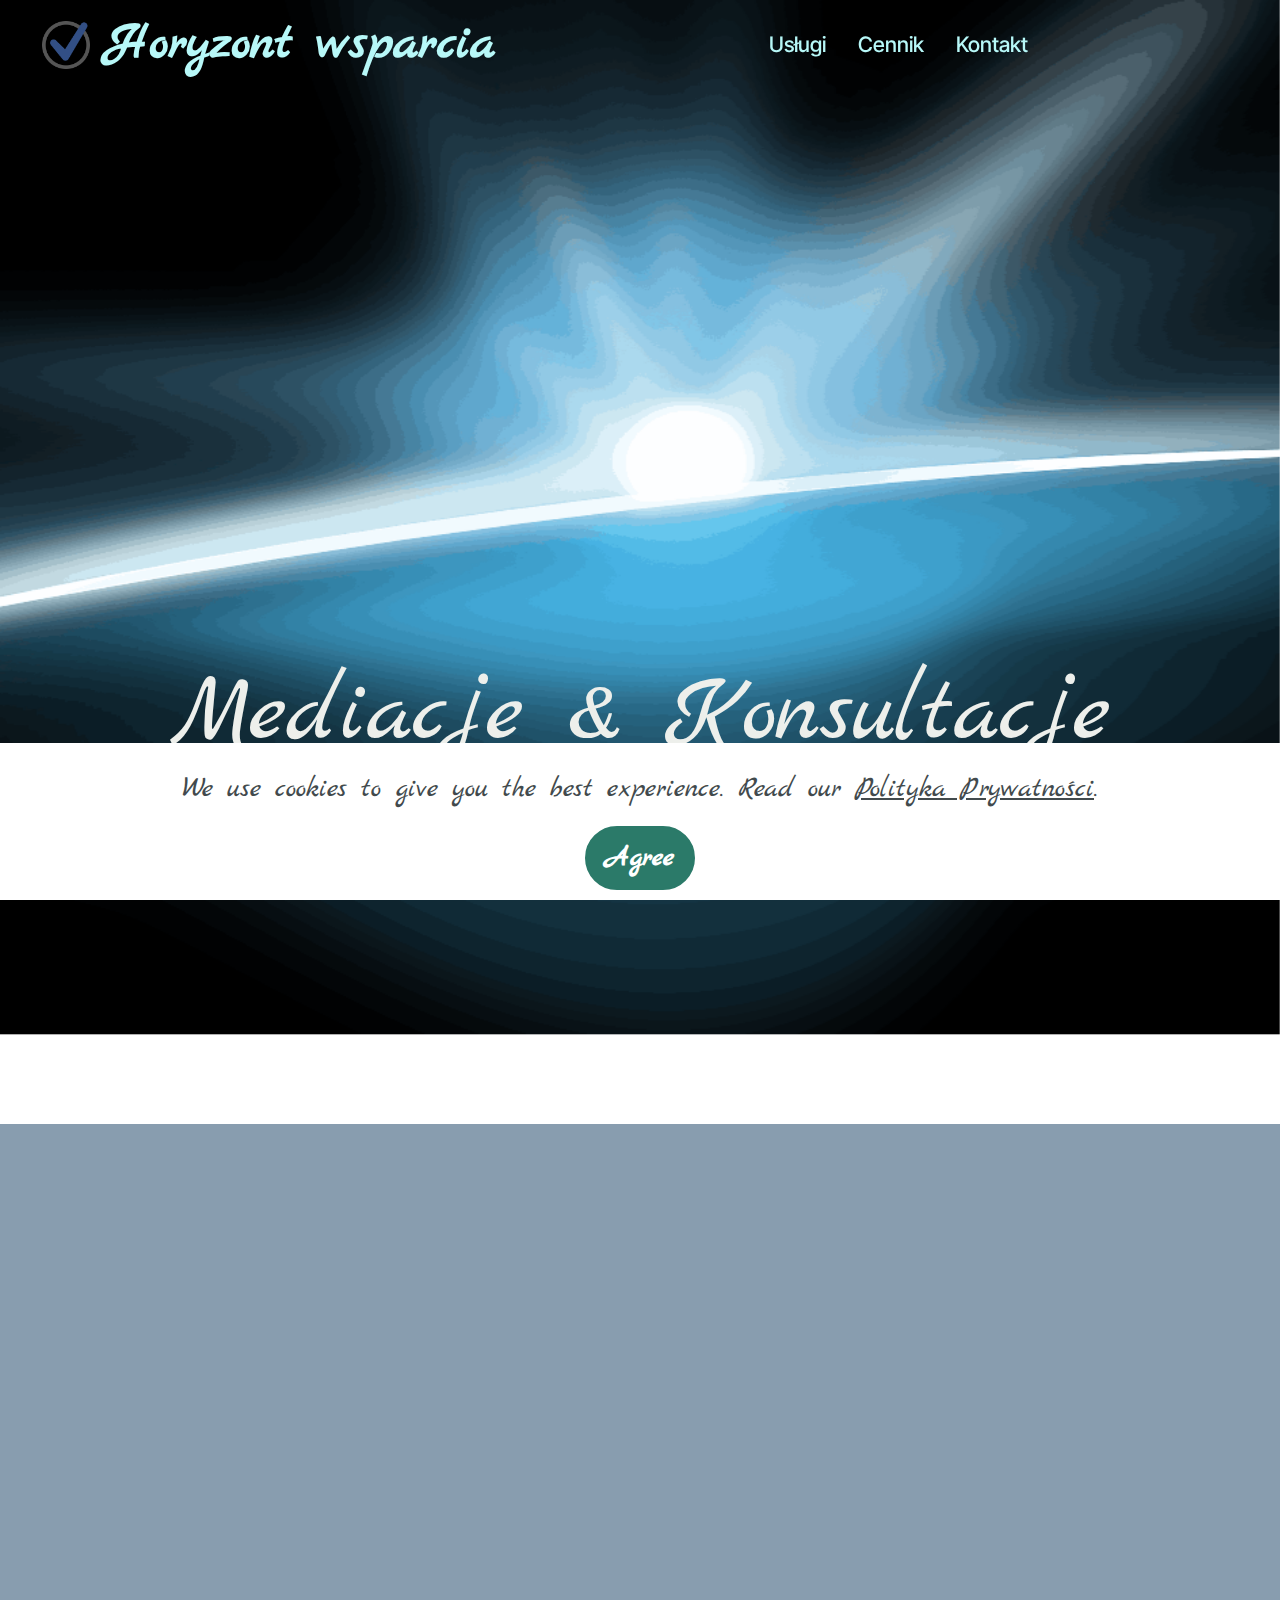
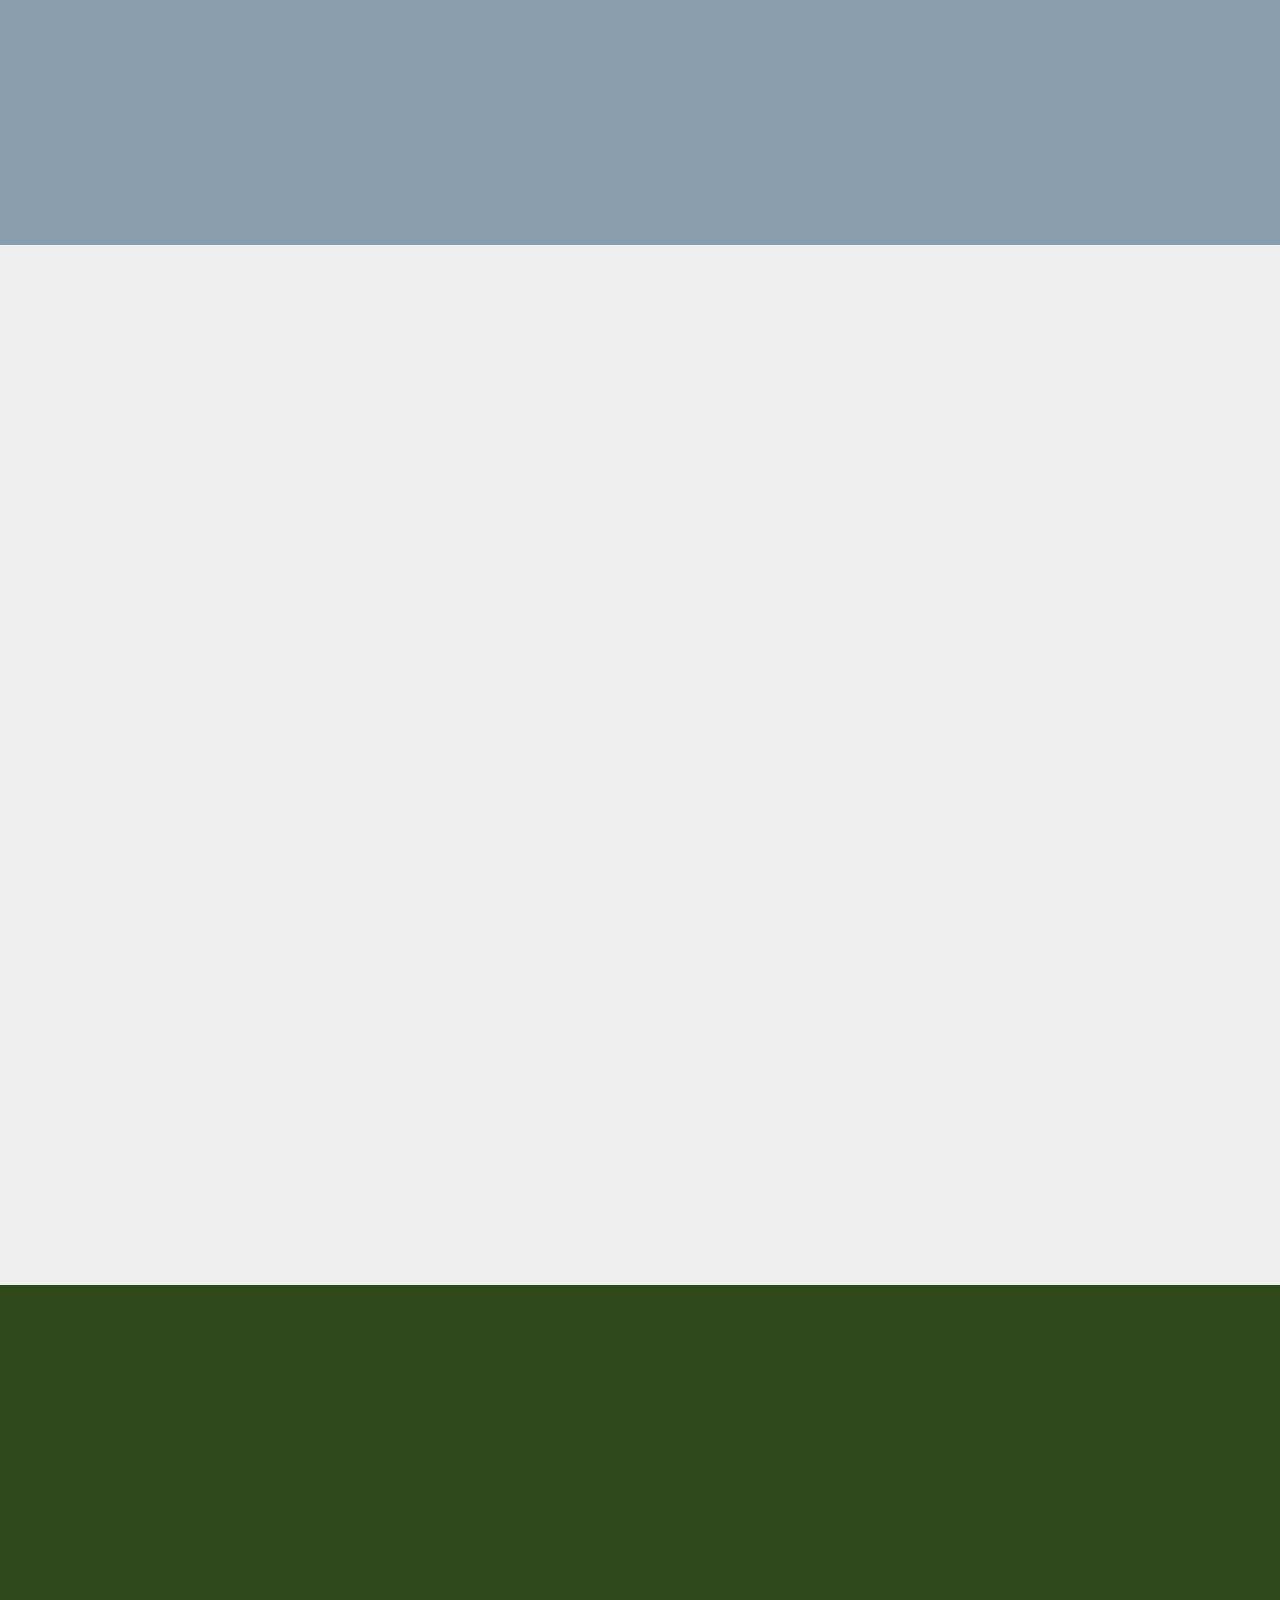
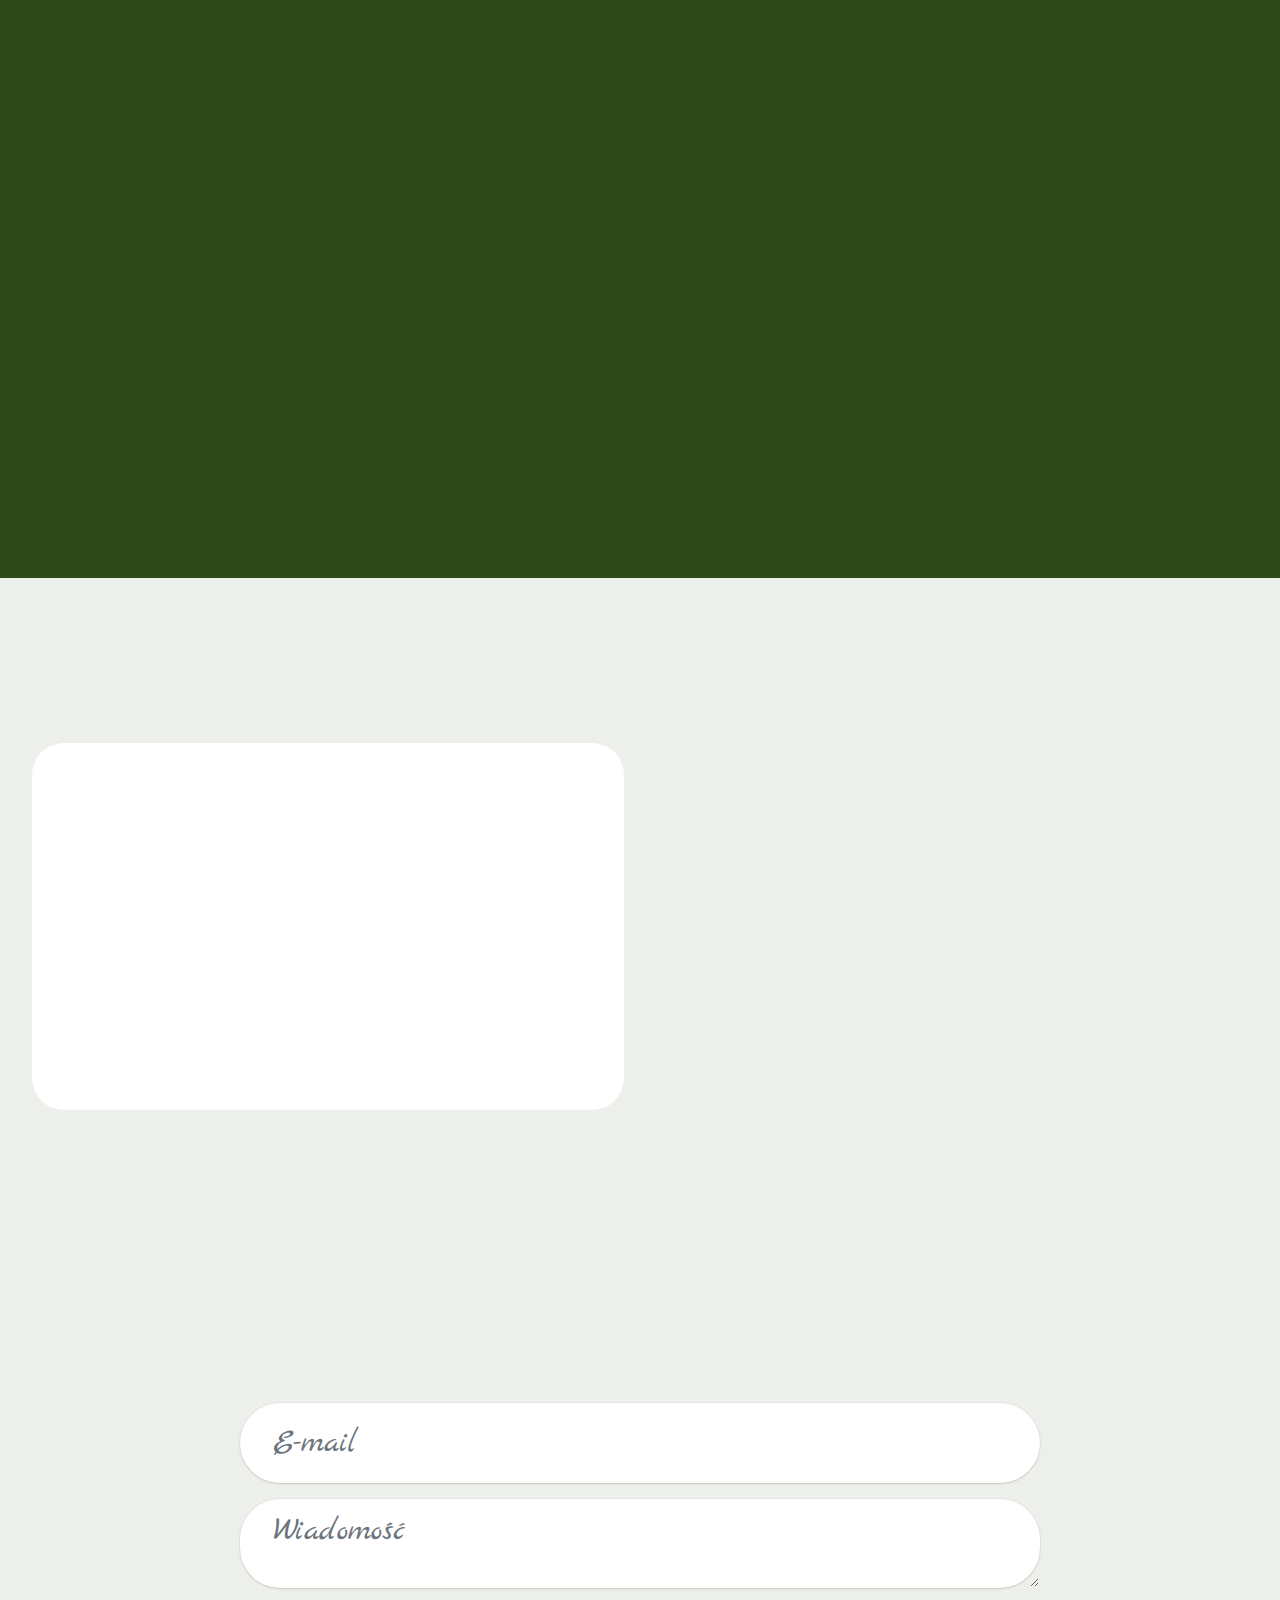
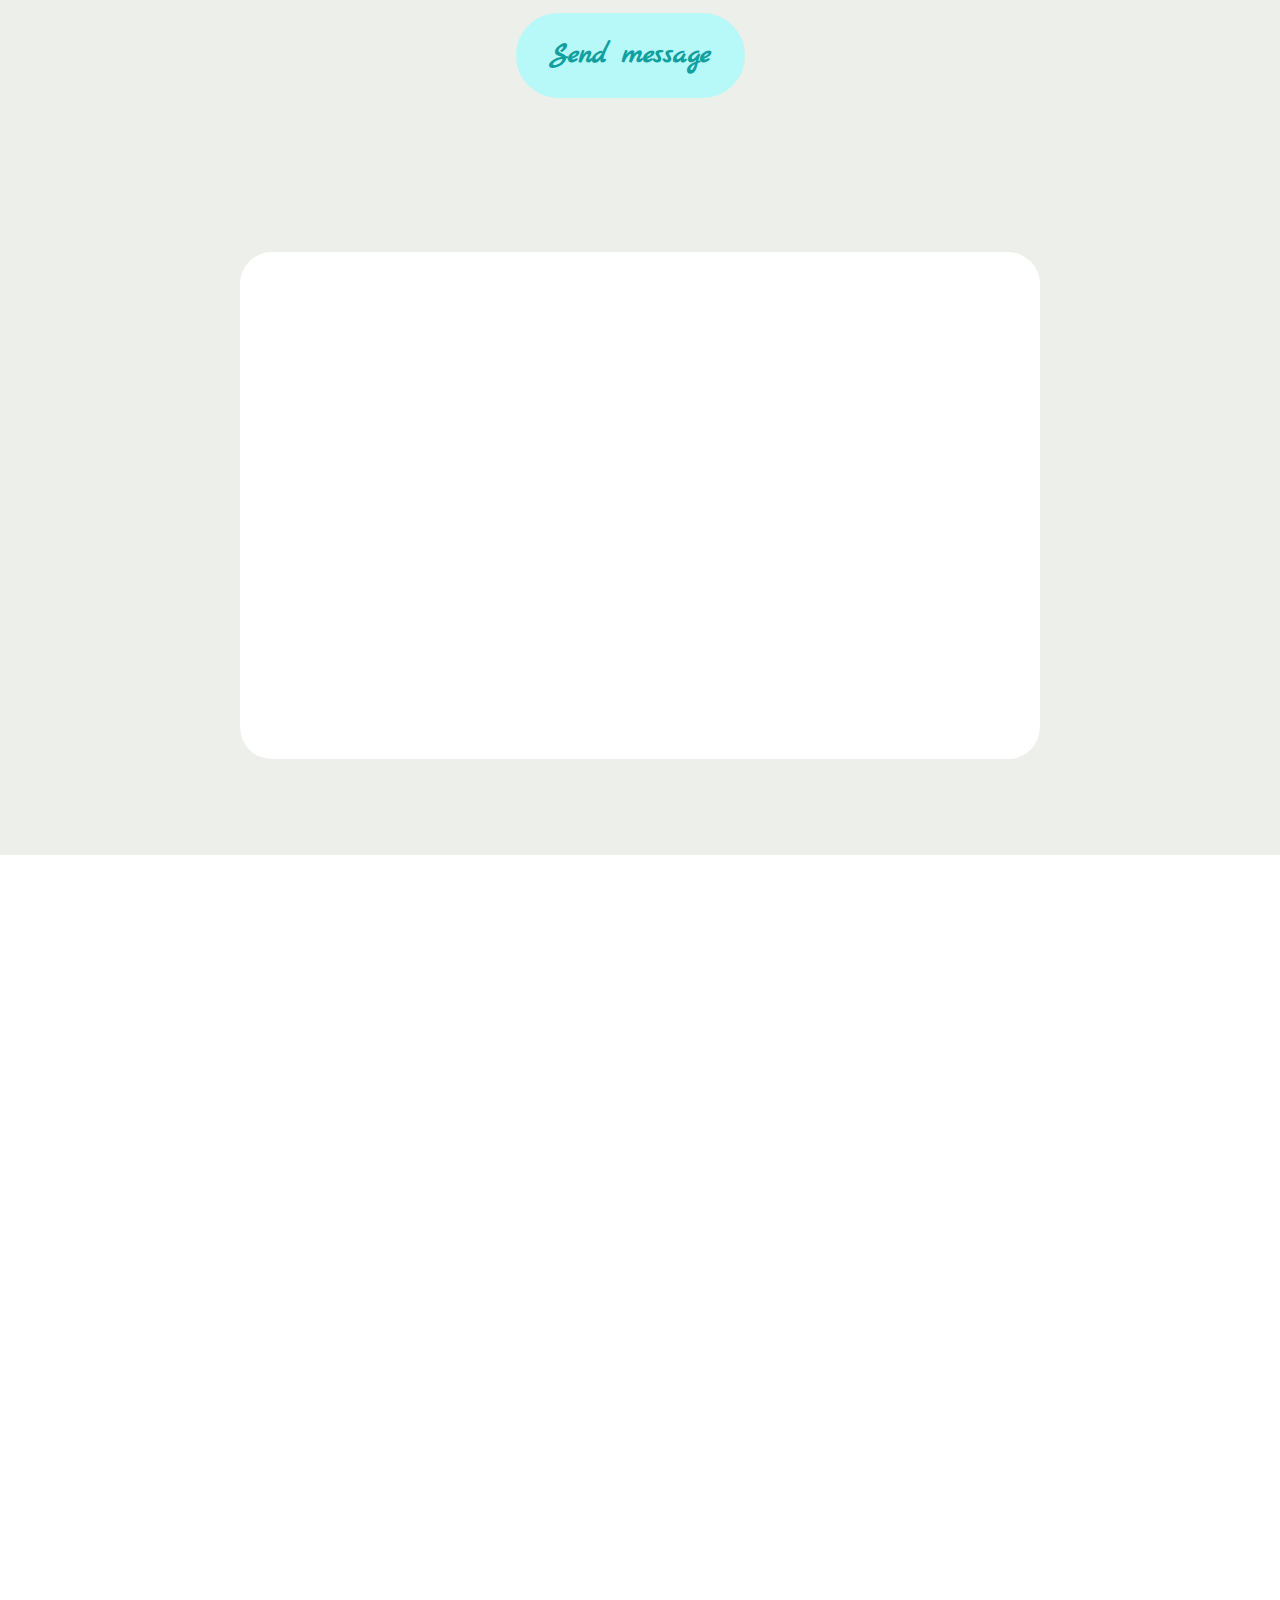
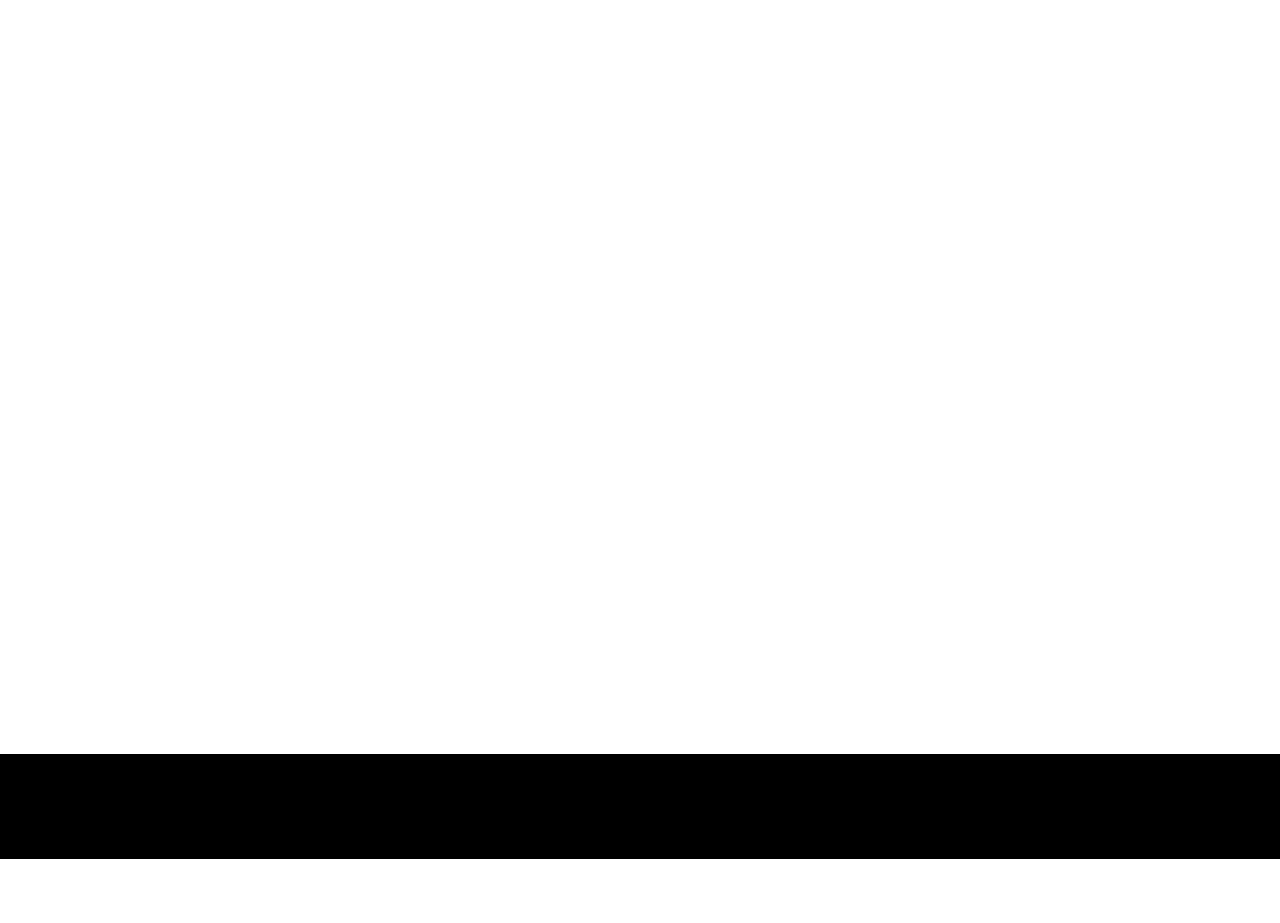
==== commit ffc8a87c: "Add files via upload" ====
--- a/index.html
+++ b/index.html
@@ -24,7 +24,7 @@
   <noscript><link rel="stylesheet" href="https://fonts.googleapis.com/css?family=Marck+Script:400&display=swap"></noscript>
   <link rel="preload" href="https://fonts.googleapis.com/css?family=Inter+Tight:100,200,300,400,500,600,700,800,900,100i,200i,300i,400i,500i,600i,700i,800i,900i&display=swap" as="style" onload="this.onload=null;this.rel='stylesheet'">
   <noscript><link rel="stylesheet" href="https://fonts.googleapis.com/css?family=Inter+Tight:100,200,300,400,500,600,700,800,900,100i,200i,300i,400i,500i,600i,700i,800i,900i&display=swap"></noscript>
-  <link rel="preload" as="style" href="assets/mobirise/css/mbr-additional.css?v=OGyDY7"><link rel="stylesheet" href="assets/mobirise/css/mbr-additional.css?v=OGyDY7" type="text/css">
+  <link rel="preload" as="style" href="assets/mobirise/css/mbr-additional.css?v=mwvTMh"><link rel="stylesheet" href="assets/mobirise/css/mbr-additional.css?v=mwvTMh" type="text/css">
 
   
   
@@ -78,7 +78,7 @@
   <div class="container">
     <div class="row">
       <div class="content-wrap col-12 col-md-12">
-        <h1 class="mbr-section-title mbr-fonts-style mb-4 display-1"><br><br><br><br>Mediacje &amp; Konsultacje<br></h1>
+        <h1 class="mbr-section-title mbr-fonts-style mb-4 display-1"><br><br><br><br><br>Mediacje &amp; Konsultacje<br></h1>
         <p class="mbr-fonts-style mbr-text mb-4 display-5"><br><br><br><br></p>
         
         
@@ -334,7 +334,7 @@
         </div>
         <div class="row justify-content-center">
             <div class="col-lg-8 mx-auto mbr-form" data-form-type="formoid">
-                <form action="https://mobirise.eu/" method="POST" class="mbr-form form-with-styler" data-form-title="Form Name"><input type="hidden" name="email" data-form-email="true" value="Sr3KoUZjDYPZkR+Oc0U625fD3yFpo5CiUCFcw96bxf6yHWuAZnJe3qlOhmlt3NnK/Z/EZvfCV6X5qNzDclB9EDU3I57y7dLIb/ZY0bSgIIuVv0xhqW9tUeeAeE2wEjco">
+                <form action="https://mobirise.eu/" method="POST" class="mbr-form form-with-styler" data-form-title="Form Name"><input type="hidden" name="email" data-form-email="true" value="oMNeBxsxYDXk6zAdt12bXyyh0W3QW+E0KYSAiF4RqDeb8kmW3l/ycjdfF+ZRwh70bNRBaNSOK5k/V/rHlsKX3qZ+k/m3EzIEBKnpaV7ywh5CwWyg2RR4M0Up4DlbdCci">
                     <div class="row">
                         <div hidden="hidden" data-form-alert="" class="alert alert-success col-12">Dziękujemy za skontaktowanie się z nami!</div>
                         <div hidden="hidden" data-form-alert-danger="" class="alert alert-danger col-12">
--- a/assets/mobirise/css/mbr-additional.css
+++ b/assets/mobirise/css/mbr-additional.css
@@ -772,523 +772,6 @@
     padding-left: 16px;
     padding-right: 16px;
   }
-}
-.cid-udOoAu6fd8 {
-  display: flex;
-  background-image: url("../../../assets/images/mbr-1-1920x1024.png");
-}
-.cid-udOoAu6fd8 .mbr-overlay {
-  background-color: #1f6463;
-  opacity: 0.8;
-}
-.cid-udOoAu6fd8 .content-wrap {
-  padding: 5rem 1rem;
-}
-@media (min-width: 992px) {
-  .cid-udOoAu6fd8 .content-wrap {
-    padding: 5rem 3rem;
-  }
-}
-@media (min-width: 768px) {
-  .cid-udOoAu6fd8 {
-    align-items: center;
-  }
-  .cid-udOoAu6fd8 .row {
-    justify-content: center;
-  }
-}
-@media (max-width: 991px) and (min-width: 768px) {
-  .cid-udOoAu6fd8 .content-wrap {
-    min-width: 50%;
-  }
-}
-@media (max-width: 767px) {
-  .cid-udOoAu6fd8 {
-    -webkit-align-items: center;
-    align-items: center;
-  }
-  .cid-udOoAu6fd8 .mbr-row {
-    -webkit-justify-content: center;
-    justify-content: center;
-  }
-  .cid-udOoAu6fd8 .content-wrap {
-    width: 100%;
-  }
-}
-.cid-udOoAu6fd8 .mbr-section-title {
-  text-align: center;
-  color: #edefeb;
-}
-.cid-udOoAu6fd8 .mbr-text,
-.cid-udOoAu6fd8 .mbr-section-btn {
-  text-align: center;
-  color: #ffffff;
-}
-.cid-udOoAu6fd8 .mbr-description {
-  text-align: center;
-  color: #ffffff;
-}
-.cid-udZSsFYmjH {
-  padding-top: 6rem;
-  padding-bottom: 6rem;
-  background-color: #889daf;
-}
-.cid-udZSsFYmjH .mbr-fallback-image.disabled {
-  display: none;
-}
-.cid-udZSsFYmjH .mbr-fallback-image {
-  display: block;
-  background-size: cover;
-  background-position: center center;
-  width: 100%;
-  height: 100%;
-  position: absolute;
-  top: 0;
-}
-.cid-udZSsFYmjH .item-wrapper {
-  display: flex;
-  margin-bottom: 2rem;
-}
-@media (max-width: 767px) {
-  .cid-udZSsFYmjH .item-wrapper {
-    margin-bottom: 1rem;
-  }
-}
-.cid-udZSsFYmjH .mbr-iconfont {
-  font-size: 3rem;
-  color: #889daf;
-  padding-right: 1.5rem;
-}
-.cid-udZSsFYmjH img,
-.cid-udZSsFYmjH .item-img {
-  width: 100%;
-  height: 400px;
-  object-fit: cover;
-}
-.cid-udZSsFYmjH .content-head {
-  max-width: 800px;
-}
-.cid-udZKIdhDxz {
-  padding-top: 6rem;
-  padding-bottom: 6rem;
-  background-color: #edefeb;
-}
-.cid-udZKIdhDxz img,
-.cid-udZKIdhDxz .item-img {
-  width: 100%;
-  height: 100%;
-  height: 300px;
-  object-fit: cover;
-}
-.cid-udZKIdhDxz .item:focus,
-.cid-udZKIdhDxz span:focus {
-  outline: none;
-}
-.cid-udZKIdhDxz .item {
-  margin-bottom: 2rem;
-}
-@media (max-width: 767px) {
-  .cid-udZKIdhDxz .item {
-    margin-bottom: 1rem;
-  }
-}
-.cid-udZKIdhDxz .item-content {
-  margin-top: 2rem;
-  padding: 0 2.25rem 2.25rem;
-  display: flex;
-  flex-direction: column;
-  height: 100%;
-}
-@media (min-width: 992px) and (max-width: 1200px) {
-  .cid-udZKIdhDxz .item-content {
-    padding: 0 1.5rem 1.5rem;
-    padding-top: 1rem;
-    margin-top: 1rem;
-  }
-}
-@media (max-width: 767px) {
-  .cid-udZKIdhDxz .item-content {
-    padding: 2rem 1.5rem;
-    padding-top: 1rem;
-    margin-top: 1rem;
-  }
-}
-.cid-udZKIdhDxz .item-wrapper {
-  position: relative;
-  background: #ffffff;
-  height: 100%;
-  display: flex;
-  flex-flow: column nowrap;
-}
-.cid-udZKIdhDxz .item-wrapper .item-footer {
-  margin-top: auto;
-}
-.cid-udZKIdhDxz .mbr-section-title {
-  color: #000000;
-}
-.cid-udZKIdhDxz .item-title {
-  text-align: left;
-}
-.cid-udZKIdhDxz .item-subtitle {
-  text-align: left;
-}
-.cid-udZKIdhDxz .mbr-text,
-.cid-udZKIdhDxz .item .mbr-section-btn {
-  text-align: left;
-}
-.cid-udZKIdhDxz .content-head {
-  max-width: 800px;
-}
-.cid-udZLxs4HuY {
-  padding-top: 6rem;
-  padding-bottom: 6rem;
-  background-color: #2e481a;
-}
-.cid-udZLxs4HuY .item-mb {
-  margin-bottom: 2rem;
-}
-@media (max-width: 767px) {
-  .cid-udZLxs4HuY .item-mb {
-    margin-bottom: 1rem;
-  }
-}
-.cid-udZLxs4HuY .item-head {
-  background: #9fe870;
-  padding: 2.25rem;
-}
-@media (min-width: 992px) and (max-width: 1200px) {
-  .cid-udZLxs4HuY .item-head {
-    padding: 2rem 1.5rem;
-    margin-bottom: 2rem;
-  }
-}
-@media (max-width: 767px) {
-  .cid-udZLxs4HuY .item-head {
-    padding: 2rem 1.5rem;
-    margin-bottom: 2rem;
-  }
-}
-.cid-udZLxs4HuY .item-content {
-  padding: 2.25rem 2.25rem 0;
-  background: #ffffff;
-}
-@media (min-width: 992px) and (max-width: 1200px) {
-  .cid-udZLxs4HuY .item-content {
-    padding: 0rem 1.5rem;
-  }
-}
-@media (max-width: 767px) {
-  .cid-udZLxs4HuY .item-content {
-    padding: 0rem 1.5rem;
-  }
-}
-.cid-udZLxs4HuY .item-wrapper {
-  border-radius: 2rem;
-  overflow: hidden;
-  margin-bottom: 2rem;
-  background: #ffffff;
-  padding: 0rem;
-  height: 100%;
-  display: flex;
-  flex-flow: column nowrap;
-}
-@media (max-width: 767px) {
-  .cid-udZLxs4HuY .item-wrapper {
-    margin-bottom: 1rem;
-  }
-}
-@media (min-width: 992px) and (max-width: 1200px) {
-  .cid-udZLxs4HuY .item-wrapper .item-footer {
-    padding: 0 1.5rem 3rem;
-  }
-}
-@media (min-width: 1201px) {
-  .cid-udZLxs4HuY .item-wrapper .item-footer {
-    padding: 0 2rem 3rem;
-  }
-}
-.cid-udZLxs4HuY .btn {
-  width: -webkit-fill-available;
-}
-.cid-udZLxs4HuY .item:focus,
-.cid-udZLxs4HuY span:focus {
-  outline: none;
-}
-.cid-udZLxs4HuY .mbr-section-btn {
-  margin-top: auto !important;
-  padding: 2rem 2rem 0;
-}
-@media (max-width: 991px) {
-  .cid-udZLxs4HuY .mbr-section-btn {
-    padding: 0rem 2.25rem 2rem;
-  }
-}
-@media (max-width: 767px) {
-  .cid-udZLxs4HuY .mbr-section-btn {
-    padding: 0rem 1.5rem;
-    margin-bottom: 2rem;
-  }
-}
-.cid-udZLxs4HuY .mbr-section-title {
-  color: #ffffff;
-}
-.cid-udZLxs4HuY .mbr-section-subtitle {
-  color: #ffffff;
-}
-.cid-udZLxs4HuY .mbr-text,
-.cid-udZLxs4HuY .mbr-section-btn {
-  text-align: left;
-}
-.cid-udZLxs4HuY .item-title {
-  text-align: left;
-  color: #000000;
-}
-.cid-udZLxs4HuY .item-subtitle {
-  text-align: left;
-  color: #000000;
-}
-.cid-udZLxs4HuY .content-head {
-  max-width: 800px;
-}
-.cid-udIGtXlSM7 {
-  padding-top: 3rem;
-  padding-bottom: 5rem;
-  background: #edefeb;
-}
-.cid-udIGtXlSM7 .mbr-fallback-image.disabled {
-  display: none;
-}
-.cid-udIGtXlSM7 .mbr-fallback-image {
-  display: block;
-  background-size: cover;
-  background-position: center center;
-  width: 100%;
-  height: 100%;
-  position: absolute;
-  top: 0;
-}
-@media (max-width: 992px) {
-  .cid-udIGtXlSM7 .row .map-wrapper {
-    margin-top: 2rem;
-  }
-}
-@media (max-width: 767px) {
-  .cid-udIGtXlSM7 .row .map-wrapper {
-    margin-top: 1rem;
-  }
-}
-.cid-udIGtXlSM7 .google-map {
-  height: 100%;
-  position: relative;
-}
-.cid-udIGtXlSM7 .google-map iframe {
-  height: 100%;
-  width: 100%;
-}
-@media (max-width: 992px) {
-  .cid-udIGtXlSM7 .google-map iframe {
-    min-height: 350px;
-  }
-}
-.cid-udIGtXlSM7 .google-map [data-state-details] {
-  color: #6b6763;
-  height: 1.5em;
-  margin-top: -0.75em;
-  padding-left: 1.25rem;
-  padding-right: 1.25rem;
-  position: absolute;
-  text-align: center;
-  top: 50%;
-  width: 100%;
-}
-.cid-udIGtXlSM7 .google-map[data-state] {
-  background: #e9e5dc;
-}
-.cid-udIGtXlSM7 .google-map[data-state="loading"] [data-state-details] {
-  display: none;
-}
-.cid-udIGtXlSM7 .card-wrapper {
-  padding: 2.25rem;
-  background: #ffffff;
-}
-@media (min-width: 992px) and (max-width: 1200px) {
-  .cid-udIGtXlSM7 .card-wrapper {
-    padding: 1.5rem;
-  }
-}
-@media (max-width: 767px) {
-  .cid-udIGtXlSM7 .card-wrapper {
-    padding: 2rem 1.5rem;
-  }
-}
-.cid-udIGtXlSM7 ul {
-  list-style-type: none;
-  padding: 0;
-  margin: 0;
-}
-.cid-udIGtXlSM7 .content-head {
-  max-width: 800px;
-}
-.cid-udIGXyNXI3 {
-  padding-top: 6rem;
-  padding-bottom: 6rem;
-  background-color: #edefeb;
-}
-.cid-udIGXyNXI3 .mbr-overlay {
-  background-color: #ffffff;
-  opacity: 0.4;
-}
-.cid-udIGXyNXI3 form .mbr-section-btn {
-  text-align: center;
-  width: 100%;
-}
-.cid-udIGXyNXI3 form .mbr-section-btn .btn {
-  display: inline-flex;
-}
-@media (max-width: 991px) {
-  .cid-udIGXyNXI3 form .mbr-section-btn .btn {
-    width: 100%;
-  }
-}
-.cid-udIGXyNXI3 .content-head {
-  max-width: 800px;
-}
-.cid-udIGuSRLIJ {
-  padding-top: 3rem;
-  padding-bottom: 6rem;
-  background-color: #edefeb;
-}
-.cid-udIGuSRLIJ .mbr-fallback-image.disabled {
-  display: none;
-}
-.cid-udIGuSRLIJ .mbr-fallback-image {
-  display: block;
-  background-size: cover;
-  background-position: center center;
-  width: 100%;
-  height: 100%;
-  position: absolute;
-  top: 0;
-}
-.cid-udIGuSRLIJ .card-wrapper {
-  background: #ffffff;
-}
-@media (max-width: 767px) {
-  .cid-udIGuSRLIJ .card-wrapper {
-    padding: 2rem 1.5rem;
-    margin-bottom: 1rem;
-  }
-}
-@media (min-width: 768px) and (max-width: 991px) {
-  .cid-udIGuSRLIJ .card-wrapper {
-    padding: 2.25rem;
-  }
-}
-@media (min-width: 992px) {
-  .cid-udIGuSRLIJ .card-wrapper {
-    padding: 4rem;
-  }
-}
-.cid-udIGuSRLIJ .mbr-text,
-.cid-udIGuSRLIJ .mbr-section-btn {
-  text-align: left;
-}
-.cid-udIGuSRLIJ .img-wrapper img {
-  width: 120px;
-  height: 120px;
-  object-fit: cover;
-  border-radius: 50% !important;
-}
-@media (min-width: 768px) and (max-width: 991px) {
-  .cid-udIGuSRLIJ .img-wrapper img {
-    width: 120px;
-    height: 120px;
-  }
-}
-@media (max-width: 768px) {
-  .cid-udIGuSRLIJ .img-wrapper img {
-    width: 80px;
-    height: 80px;
-  }
-}
-.cid-udIGuSRLIJ .img-wrapper {
-  display: flex;
-}
-.cid-udIGuSRLIJ .card-text {
-  text-align: center;
-}
-.cid-udIGuSRLIJ .card-title {
-  text-align: center;
-}
-.cid-udIGQeuiwa {
-  padding-top: 6rem;
-  padding-bottom: 6rem;
-  background-color: #ffffff;
-}
-.cid-udIGQeuiwa .mbr-fallback-image.disabled {
-  display: none;
-}
-.cid-udIGQeuiwa .mbr-fallback-image {
-  display: block;
-  background-size: cover;
-  background-position: center center;
-  width: 100%;
-  height: 100%;
-  position: absolute;
-  top: 0;
-}
-.cid-udIGQeuiwa .mbr-section-title {
-  text-align: center;
-}
-.cid-udIGQeuiwa .mbr-section-subtitle {
-  text-align: center;
-}
-.cid-udIH5rFf6W {
-  padding-top: 6rem;
-  padding-bottom: 6rem;
-  background-color: #ffffff;
-}
-.cid-udIH5rFf6W .social-row {
-  display: flex;
-  justify-content: center;
-  align-items: center;
-  flex-wrap: wrap;
-}
-.cid-udIH5rFf6W .social-row .soc-item {
-  margin: 8px;
-}
-.cid-udIH5rFf6W .social-row .soc-item a:hover .mbr-iconfont,
-.cid-udIH5rFf6W .social-row .soc-item a:focus .mbr-iconfont {
-  background-color: #f7f7f7;
-}
-.cid-udIH5rFf6W .social-row .soc-item a .mbr-iconfont {
-  width: 72px;
-  height: 72px;
-  display: flex;
-  align-items: center;
-  justify-content: center;
-  border-radius: 100%;
-  font-size: 32px;
-  background-color: #f7f7f7;
-  color: #393193;
-  transition: all 0.3s ease-in-out;
-}
-.cid-udIH5rFf6W .row-links {
-  width: 100%;
-  justify-content: center;
-}
-.cid-udIH5rFf6W .mbr-section-title {
-  color: #ffffff;
-}
-.cid-udIH5rFf6W .mbr-section-title,
-.cid-udIH5rFf6W .social-list {
-  color: #000000;
-}
-.cid-udIHzsrIXY {
-  padding-top: 2rem;
-  padding-bottom: 2rem;
-  background-color: #000000;
-  overflow: hidden;
 }
 .cid-udZMQspl0U {
   z-index: 1000;
@@ -1860,6 +1343,476 @@
     padding: 1rem;
   }
 }
+.cid-udOoAu6fd8 {
+  display: flex;
+  background-image: url("../../../assets/images/mbr-1-1920x1024.png");
+}
+.cid-udOoAu6fd8 .mbr-overlay {
+  background-color: #1f6463;
+  opacity: 0.8;
+}
+.cid-udOoAu6fd8 .content-wrap {
+  padding: 5rem 1rem;
+}
+@media (min-width: 992px) {
+  .cid-udOoAu6fd8 .content-wrap {
+    padding: 5rem 3rem;
+  }
+}
+@media (min-width: 768px) {
+  .cid-udOoAu6fd8 {
+    align-items: center;
+  }
+  .cid-udOoAu6fd8 .row {
+    justify-content: center;
+  }
+}
+@media (max-width: 991px) and (min-width: 768px) {
+  .cid-udOoAu6fd8 .content-wrap {
+    min-width: 50%;
+  }
+}
+@media (max-width: 767px) {
+  .cid-udOoAu6fd8 {
+    -webkit-align-items: center;
+    align-items: center;
+  }
+  .cid-udOoAu6fd8 .mbr-row {
+    -webkit-justify-content: center;
+    justify-content: center;
+  }
+  .cid-udOoAu6fd8 .content-wrap {
+    width: 100%;
+  }
+}
+.cid-udOoAu6fd8 .mbr-section-title {
+  text-align: center;
+  color: #edefeb;
+}
+.cid-udOoAu6fd8 .mbr-text,
+.cid-udOoAu6fd8 .mbr-section-btn {
+  text-align: center;
+  color: #ffffff;
+}
+.cid-udOoAu6fd8 .mbr-description {
+  text-align: center;
+  color: #ffffff;
+}
+.cid-udZSsFYmjH {
+  padding-top: 6rem;
+  padding-bottom: 6rem;
+  background-color: #889daf;
+}
+.cid-udZSsFYmjH .mbr-fallback-image.disabled {
+  display: none;
+}
+.cid-udZSsFYmjH .mbr-fallback-image {
+  display: block;
+  background-size: cover;
+  background-position: center center;
+  width: 100%;
+  height: 100%;
+  position: absolute;
+  top: 0;
+}
+.cid-udZSsFYmjH .item-wrapper {
+  display: flex;
+  margin-bottom: 2rem;
+}
+@media (max-width: 767px) {
+  .cid-udZSsFYmjH .item-wrapper {
+    margin-bottom: 1rem;
+  }
+}
+.cid-udZSsFYmjH .mbr-iconfont {
+  font-size: 3rem;
+  color: #889daf;
+  padding-right: 1.5rem;
+}
+.cid-udZSsFYmjH img,
+.cid-udZSsFYmjH .item-img {
+  width: 100%;
+  height: 400px;
+  object-fit: cover;
+}
+.cid-udZSsFYmjH .content-head {
+  max-width: 800px;
+}
+.cid-udZKIdhDxz {
+  padding-top: 6rem;
+  padding-bottom: 6rem;
+  background-color: #edefeb;
+}
+.cid-udZKIdhDxz img,
+.cid-udZKIdhDxz .item-img {
+  width: 100%;
+  height: 100%;
+  height: 300px;
+  object-fit: cover;
+}
+.cid-udZKIdhDxz .item:focus,
+.cid-udZKIdhDxz span:focus {
+  outline: none;
+}
+.cid-udZKIdhDxz .item {
+  margin-bottom: 2rem;
+}
+@media (max-width: 767px) {
+  .cid-udZKIdhDxz .item {
+    margin-bottom: 1rem;
+  }
+}
+.cid-udZKIdhDxz .item-content {
+  margin-top: 2rem;
+  padding: 0 2.25rem 2.25rem;
+  display: flex;
+  flex-direction: column;
+  height: 100%;
+}
+@media (min-width: 992px) and (max-width: 1200px) {
+  .cid-udZKIdhDxz .item-content {
+    padding: 0 1.5rem 1.5rem;
+    padding-top: 1rem;
+    margin-top: 1rem;
+  }
+}
+@media (max-width: 767px) {
+  .cid-udZKIdhDxz .item-content {
+    padding: 2rem 1.5rem;
+    padding-top: 1rem;
+    margin-top: 1rem;
+  }
+}
+.cid-udZKIdhDxz .item-wrapper {
+  position: relative;
+  background: #ffffff;
+  height: 100%;
+  display: flex;
+  flex-flow: column nowrap;
+}
+.cid-udZKIdhDxz .item-wrapper .item-footer {
+  margin-top: auto;
+}
+.cid-udZKIdhDxz .mbr-section-title {
+  color: #000000;
+}
+.cid-udZKIdhDxz .item-title {
+  text-align: left;
+}
+.cid-udZKIdhDxz .item-subtitle {
+  text-align: left;
+}
+.cid-udZKIdhDxz .mbr-text,
+.cid-udZKIdhDxz .item .mbr-section-btn {
+  text-align: left;
+}
+.cid-udZKIdhDxz .content-head {
+  max-width: 800px;
+}
+.cid-udZLxs4HuY {
+  padding-top: 6rem;
+  padding-bottom: 6rem;
+  background-color: #2e481a;
+}
+.cid-udZLxs4HuY .item-mb {
+  margin-bottom: 2rem;
+}
+@media (max-width: 767px) {
+  .cid-udZLxs4HuY .item-mb {
+    margin-bottom: 1rem;
+  }
+}
+.cid-udZLxs4HuY .item-head {
+  background: #9fe870;
+  padding: 2.25rem;
+}
+@media (min-width: 992px) and (max-width: 1200px) {
+  .cid-udZLxs4HuY .item-head {
+    padding: 2rem 1.5rem;
+    margin-bottom: 2rem;
+  }
+}
+@media (max-width: 767px) {
+  .cid-udZLxs4HuY .item-head {
+    padding: 2rem 1.5rem;
+    margin-bottom: 2rem;
+  }
+}
+.cid-udZLxs4HuY .item-content {
+  padding: 2.25rem 2.25rem 0;
+  background: #ffffff;
+}
+@media (min-width: 992px) and (max-width: 1200px) {
+  .cid-udZLxs4HuY .item-content {
+    padding: 0rem 1.5rem;
+  }
+}
+@media (max-width: 767px) {
+  .cid-udZLxs4HuY .item-content {
+    padding: 0rem 1.5rem;
+  }
+}
+.cid-udZLxs4HuY .item-wrapper {
+  border-radius: 2rem;
+  overflow: hidden;
+  margin-bottom: 2rem;
+  background: #ffffff;
+  padding: 0rem;
+  height: 100%;
+  display: flex;
+  flex-flow: column nowrap;
+}
+@media (max-width: 767px) {
+  .cid-udZLxs4HuY .item-wrapper {
+    margin-bottom: 1rem;
+  }
+}
+@media (min-width: 992px) and (max-width: 1200px) {
+  .cid-udZLxs4HuY .item-wrapper .item-footer {
+    padding: 0 1.5rem 3rem;
+  }
+}
+@media (min-width: 1201px) {
+  .cid-udZLxs4HuY .item-wrapper .item-footer {
+    padding: 0 2rem 3rem;
+  }
+}
+.cid-udZLxs4HuY .btn {
+  width: -webkit-fill-available;
+}
+.cid-udZLxs4HuY .item:focus,
+.cid-udZLxs4HuY span:focus {
+  outline: none;
+}
+.cid-udZLxs4HuY .mbr-section-btn {
+  margin-top: auto !important;
+  padding: 2rem 2rem 0;
+}
+@media (max-width: 991px) {
+  .cid-udZLxs4HuY .mbr-section-btn {
+    padding: 0rem 2.25rem 2rem;
+  }
+}
+@media (max-width: 767px) {
+  .cid-udZLxs4HuY .mbr-section-btn {
+    padding: 0rem 1.5rem;
+    margin-bottom: 2rem;
+  }
+}
+.cid-udZLxs4HuY .mbr-section-title {
+  color: #ffffff;
+}
+.cid-udZLxs4HuY .mbr-section-subtitle {
+  color: #ffffff;
+}
+.cid-udZLxs4HuY .mbr-text,
+.cid-udZLxs4HuY .mbr-section-btn {
+  text-align: left;
+}
+.cid-udZLxs4HuY .item-title {
+  text-align: left;
+  color: #000000;
+}
+.cid-udZLxs4HuY .item-subtitle {
+  text-align: left;
+  color: #000000;
+}
+.cid-udZLxs4HuY .content-head {
+  max-width: 800px;
+}
+.cid-udIGtXlSM7 {
+  padding-top: 3rem;
+  padding-bottom: 5rem;
+  background: #edefeb;
+}
+.cid-udIGtXlSM7 .mbr-fallback-image.disabled {
+  display: none;
+}
+.cid-udIGtXlSM7 .mbr-fallback-image {
+  display: block;
+  background-size: cover;
+  background-position: center center;
+  width: 100%;
+  height: 100%;
+  position: absolute;
+  top: 0;
+}
+@media (max-width: 992px) {
+  .cid-udIGtXlSM7 .row .map-wrapper {
+    margin-top: 2rem;
+  }
+}
+@media (max-width: 767px) {
+  .cid-udIGtXlSM7 .row .map-wrapper {
+    margin-top: 1rem;
+  }
+}
+.cid-udIGtXlSM7 .google-map {
+  height: 100%;
+  position: relative;
+}
+.cid-udIGtXlSM7 .google-map iframe {
+  height: 100%;
+  width: 100%;
+}
+@media (max-width: 992px) {
+  .cid-udIGtXlSM7 .google-map iframe {
+    min-height: 350px;
+  }
+}
+.cid-udIGtXlSM7 .google-map [data-state-details] {
+  color: #6b6763;
+  height: 1.5em;
+  margin-top: -0.75em;
+  padding-left: 1.25rem;
+  padding-right: 1.25rem;
+  position: absolute;
+  text-align: center;
+  top: 50%;
+  width: 100%;
+}
+.cid-udIGtXlSM7 .google-map[data-state] {
+  background: #e9e5dc;
+}
+.cid-udIGtXlSM7 .google-map[data-state="loading"] [data-state-details] {
+  display: none;
+}
+.cid-udIGtXlSM7 .card-wrapper {
+  padding: 2.25rem;
+  background: #ffffff;
+}
+@media (min-width: 992px) and (max-width: 1200px) {
+  .cid-udIGtXlSM7 .card-wrapper {
+    padding: 1.5rem;
+  }
+}
+@media (max-width: 767px) {
+  .cid-udIGtXlSM7 .card-wrapper {
+    padding: 2rem 1.5rem;
+  }
+}
+.cid-udIGtXlSM7 ul {
+  list-style-type: none;
+  padding: 0;
+  margin: 0;
+}
+.cid-udIGtXlSM7 .content-head {
+  max-width: 800px;
+}
+.cid-udIGXyNXI3 {
+  padding-top: 6rem;
+  padding-bottom: 6rem;
+  background-color: #edefeb;
+}
+.cid-udIGXyNXI3 .mbr-overlay {
+  background-color: #ffffff;
+  opacity: 0.4;
+}
+.cid-udIGXyNXI3 form .mbr-section-btn {
+  text-align: center;
+  width: 100%;
+}
+.cid-udIGXyNXI3 form .mbr-section-btn .btn {
+  display: inline-flex;
+}
+@media (max-width: 991px) {
+  .cid-udIGXyNXI3 form .mbr-section-btn .btn {
+    width: 100%;
+  }
+}
+.cid-udIGXyNXI3 .content-head {
+  max-width: 800px;
+}
+.cid-udIGuSRLIJ {
+  padding-top: 3rem;
+  padding-bottom: 6rem;
+  background-color: #edefeb;
+}
+.cid-udIGuSRLIJ .mbr-fallback-image.disabled {
+  display: none;
+}
+.cid-udIGuSRLIJ .mbr-fallback-image {
+  display: block;
+  background-size: cover;
+  background-position: center center;
+  width: 100%;
+  height: 100%;
+  position: absolute;
+  top: 0;
+}
+.cid-udIGuSRLIJ .card-wrapper {
+  background: #ffffff;
+}
+@media (max-width: 767px) {
+  .cid-udIGuSRLIJ .card-wrapper {
+    padding: 2rem 1.5rem;
+    margin-bottom: 1rem;
+  }
+}
+@media (min-width: 768px) and (max-width: 991px) {
+  .cid-udIGuSRLIJ .card-wrapper {
+    padding: 2.25rem;
+  }
+}
+@media (min-width: 992px) {
+  .cid-udIGuSRLIJ .card-wrapper {
+    padding: 4rem;
+  }
+}
+.cid-udIGuSRLIJ .mbr-text,
+.cid-udIGuSRLIJ .mbr-section-btn {
+  text-align: left;
+}
+.cid-udIGuSRLIJ .img-wrapper img {
+  width: 120px;
+  height: 120px;
+  object-fit: cover;
+  border-radius: 50% !important;
+}
+@media (min-width: 768px) and (max-width: 991px) {
+  .cid-udIGuSRLIJ .img-wrapper img {
+    width: 120px;
+    height: 120px;
+  }
+}
+@media (max-width: 768px) {
+  .cid-udIGuSRLIJ .img-wrapper img {
+    width: 80px;
+    height: 80px;
+  }
+}
+.cid-udIGuSRLIJ .img-wrapper {
+  display: flex;
+}
+.cid-udIGuSRLIJ .card-text {
+  text-align: center;
+}
+.cid-udIGuSRLIJ .card-title {
+  text-align: center;
+}
+.cid-udIGQeuiwa {
+  padding-top: 6rem;
+  padding-bottom: 6rem;
+  background-color: #ffffff;
+}
+.cid-udIGQeuiwa .mbr-fallback-image.disabled {
+  display: none;
+}
+.cid-udIGQeuiwa .mbr-fallback-image {
+  display: block;
+  background-size: cover;
+  background-position: center center;
+  width: 100%;
+  height: 100%;
+  position: absolute;
+  top: 0;
+}
+.cid-udIGQeuiwa .mbr-section-title {
+  text-align: center;
+}
+.cid-udIGQeuiwa .mbr-section-subtitle {
+  text-align: center;
+}
 .cid-udIH5rFf6W {
   padding-top: 6rem;
   padding-bottom: 6rem;
@@ -2477,50 +2430,52 @@
     padding: 1rem;
   }
 }
-.cid-udZMoWi49c {
+.cid-udIH5rFf6W {
+  padding-top: 6rem;
+  padding-bottom: 6rem;
+  background-color: #ffffff;
+}
+.cid-udIH5rFf6W .social-row {
   display: flex;
-  background-image: url("../../../assets/images/background17.jpg");
-}
-.cid-udZMoWi49c .mbr-overlay {
+  justify-content: center;
+  align-items: center;
+  flex-wrap: wrap;
+}
+.cid-udIH5rFf6W .social-row .soc-item {
+  margin: 8px;
+}
+.cid-udIH5rFf6W .social-row .soc-item a:hover .mbr-iconfont,
+.cid-udIH5rFf6W .social-row .soc-item a:focus .mbr-iconfont {
+  background-color: #f7f7f7;
+}
+.cid-udIH5rFf6W .social-row .soc-item a .mbr-iconfont {
+  width: 72px;
+  height: 72px;
+  display: flex;
+  align-items: center;
+  justify-content: center;
+  border-radius: 100%;
+  font-size: 32px;
+  background-color: #f7f7f7;
+  color: #393193;
+  transition: all 0.3s ease-in-out;
+}
+.cid-udIH5rFf6W .row-links {
+  width: 100%;
+  justify-content: center;
+}
+.cid-udIH5rFf6W .mbr-section-title {
+  color: #ffffff;
+}
+.cid-udIH5rFf6W .mbr-section-title,
+.cid-udIH5rFf6W .social-list {
+  color: #000000;
+}
+.cid-udIHzsrIXY {
+  padding-top: 2rem;
+  padding-bottom: 2rem;
   background-color: #000000;
-  opacity: 0.5;
-}
-@media (min-width: 768px) {
-  .cid-udZMoWi49c {
-    align-items: flex-end;
-  }
-  .cid-udZMoWi49c .row {
-    justify-content: center;
-  }
-  .cid-udZMoWi49c .content-wrap {
-    padding: 1rem 3rem;
-  }
-}
-@media (max-width: 991px) and (min-width: 768px) {
-  .cid-udZMoWi49c .content-wrap {
-    min-width: 50%;
-  }
-}
-@media (max-width: 767px) {
-  .cid-udZMoWi49c {
-    -webkit-align-items: center;
-    align-items: flex-end;
-  }
-  .cid-udZMoWi49c .mbr-row {
-    -webkit-justify-content: center;
-    justify-content: center;
-  }
-  .cid-udZMoWi49c .content-wrap {
-    width: 100%;
-  }
-}
-.cid-udZMoWi49c .mbr-section-title,
-.cid-udZMoWi49c .mbr-section-subtitle {
-  text-align: center;
-}
-.cid-udZMoWi49c .mbr-text,
-.cid-udZMoWi49c .mbr-section-btn {
-  text-align: center;
+  overflow: hidden;
 }
 .cid-udZMQspl0U {
   z-index: 1000;
@@ -3092,6 +3047,51 @@
     padding: 1rem;
   }
 }
+.cid-udZMoWi49c {
+  display: flex;
+  background-image: url("../../../assets/images/background17.jpg");
+}
+.cid-udZMoWi49c .mbr-overlay {
+  background-color: #000000;
+  opacity: 0.5;
+}
+@media (min-width: 768px) {
+  .cid-udZMoWi49c {
+    align-items: flex-end;
+  }
+  .cid-udZMoWi49c .row {
+    justify-content: center;
+  }
+  .cid-udZMoWi49c .content-wrap {
+    padding: 1rem 3rem;
+  }
+}
+@media (max-width: 991px) and (min-width: 768px) {
+  .cid-udZMoWi49c .content-wrap {
+    min-width: 50%;
+  }
+}
+@media (max-width: 767px) {
+  .cid-udZMoWi49c {
+    -webkit-align-items: center;
+    align-items: flex-end;
+  }
+  .cid-udZMoWi49c .mbr-row {
+    -webkit-justify-content: center;
+    justify-content: center;
+  }
+  .cid-udZMoWi49c .content-wrap {
+    width: 100%;
+  }
+}
+.cid-udZMoWi49c .mbr-section-title,
+.cid-udZMoWi49c .mbr-section-subtitle {
+  text-align: center;
+}
+.cid-udZMoWi49c .mbr-text,
+.cid-udZMoWi49c .mbr-section-btn {
+  text-align: center;
+}
 .cid-udZNSPKUOY {
   padding-top: 6rem;
   padding-bottom: 6rem;
@@ -3160,122 +3160,6 @@
   margin-top: auto;
 }
 .cid-udZNSPKUOY .content-head {
-  max-width: 800px;
-}
-.cid-udIH5rFf6W {
-  padding-top: 6rem;
-  padding-bottom: 6rem;
-  background-color: #ffffff;
-}
-.cid-udIH5rFf6W .social-row {
-  display: flex;
-  justify-content: center;
-  align-items: center;
-  flex-wrap: wrap;
-}
-.cid-udIH5rFf6W .social-row .soc-item {
-  margin: 8px;
-}
-.cid-udIH5rFf6W .social-row .soc-item a:hover .mbr-iconfont,
-.cid-udIH5rFf6W .social-row .soc-item a:focus .mbr-iconfont {
-  background-color: #f7f7f7;
-}
-.cid-udIH5rFf6W .social-row .soc-item a .mbr-iconfont {
-  width: 72px;
-  height: 72px;
-  display: flex;
-  align-items: center;
-  justify-content: center;
-  border-radius: 100%;
-  font-size: 32px;
-  background-color: #f7f7f7;
-  color: #393193;
-  transition: all 0.3s ease-in-out;
-}
-.cid-udIH5rFf6W .row-links {
-  width: 100%;
-  justify-content: center;
-}
-.cid-udIH5rFf6W .mbr-section-title {
-  color: #ffffff;
-}
-.cid-udIH5rFf6W .mbr-section-title,
-.cid-udIH5rFf6W .social-list {
-  color: #000000;
-}
-.cid-udIHzsrIXY {
-  padding-top: 2rem;
-  padding-bottom: 2rem;
-  background-color: #000000;
-  overflow: hidden;
-}
-.cid-udZQcpw5yh {
-  display: flex;
-  background-image: url("../../../assets/images/background17.jpg");
-}
-.cid-udZQcpw5yh .mbr-overlay {
-  background-color: #000000;
-  opacity: 0.5;
-}
-@media (min-width: 768px) {
-  .cid-udZQcpw5yh {
-    align-items: flex-end;
-  }
-  .cid-udZQcpw5yh .row {
-    justify-content: center;
-  }
-  .cid-udZQcpw5yh .content-wrap {
-    padding: 1rem 3rem;
-  }
-}
-@media (max-width: 991px) and (min-width: 768px) {
-  .cid-udZQcpw5yh .content-wrap {
-    min-width: 50%;
-  }
-}
-@media (max-width: 767px) {
-  .cid-udZQcpw5yh {
-    -webkit-align-items: center;
-    align-items: flex-end;
-  }
-  .cid-udZQcpw5yh .mbr-row {
-    -webkit-justify-content: center;
-    justify-content: center;
-  }
-  .cid-udZQcpw5yh .content-wrap {
-    width: 100%;
-  }
-}
-.cid-udZQcpw5yh .mbr-section-title,
-.cid-udZQcpw5yh .mbr-section-subtitle {
-  text-align: center;
-}
-.cid-udZQcpw5yh .mbr-text,
-.cid-udZQcpw5yh .mbr-section-btn {
-  text-align: center;
-}
-.cid-udZQu7ohN5 {
-  padding-top: 6rem;
-  padding-bottom: 6rem;
-  background-color: #edefeb;
-}
-.cid-udZQu7ohN5 .mbr-overlay {
-  background-color: #ffffff;
-  opacity: 0.4;
-}
-.cid-udZQu7ohN5 form .mbr-section-btn {
-  text-align: center;
-  width: 100%;
-}
-.cid-udZQu7ohN5 form .mbr-section-btn .btn {
-  display: inline-flex;
-}
-@media (max-width: 991px) {
-  .cid-udZQu7ohN5 form .mbr-section-btn .btn {
-    width: 100%;
-  }
-}
-.cid-udZQu7ohN5 .content-head {
   max-width: 800px;
 }
 .cid-udIH5rFf6W {
@@ -3895,98 +3779,73 @@
     padding: 1rem;
   }
 }
-.cid-udZR2i9A7z {
+.cid-udZQcpw5yh {
+  display: flex;
+  background-image: url("../../../assets/images/background17.jpg");
+}
+.cid-udZQcpw5yh .mbr-overlay {
+  background-color: #000000;
+  opacity: 0.5;
+}
+@media (min-width: 768px) {
+  .cid-udZQcpw5yh {
+    align-items: flex-end;
+  }
+  .cid-udZQcpw5yh .row {
+    justify-content: center;
+  }
+  .cid-udZQcpw5yh .content-wrap {
+    padding: 1rem 3rem;
+  }
+}
+@media (max-width: 991px) and (min-width: 768px) {
+  .cid-udZQcpw5yh .content-wrap {
+    min-width: 50%;
+  }
+}
+@media (max-width: 767px) {
+  .cid-udZQcpw5yh {
+    -webkit-align-items: center;
+    align-items: flex-end;
+  }
+  .cid-udZQcpw5yh .mbr-row {
+    -webkit-justify-content: center;
+    justify-content: center;
+  }
+  .cid-udZQcpw5yh .content-wrap {
+    width: 100%;
+  }
+}
+.cid-udZQcpw5yh .mbr-section-title,
+.cid-udZQcpw5yh .mbr-section-subtitle {
+  text-align: center;
+}
+.cid-udZQcpw5yh .mbr-text,
+.cid-udZQcpw5yh .mbr-section-btn {
+  text-align: center;
+}
+.cid-udZQu7ohN5 {
   padding-top: 6rem;
   padding-bottom: 6rem;
   background-color: #edefeb;
 }
-.cid-udZR2i9A7z .mbr-fallback-image.disabled {
-  display: none;
-}
-.cid-udZR2i9A7z .mbr-fallback-image {
-  display: block;
-  background-size: cover;
-  background-position: center center;
-  width: 100%;
-  height: 100%;
-  position: absolute;
-  top: 0;
-}
-.cid-udZR2i9A7z .row {
-  flex-direction: row-reverse;
-}
-.cid-udZR2i9A7z .mbr-description {
-  text-align: left;
-}
-.cid-udZR2i9A7z .item-wrapper {
-  background: #ffffff;
-  margin-bottom: 2rem;
-  padding: 2.25rem;
-}
-@media (max-width: 767px) {
-  .cid-udZR2i9A7z .item-wrapper {
-    padding: 2rem 1.5rem;
-    margin-bottom: 1rem;
-  }
-}
-@media (min-width: 992px) and (max-width: 1200px) {
-  .cid-udZR2i9A7z .item-wrapper {
-    padding: 2rem 1.5rem;
-    margin-bottom: 2rem;
-  }
-}
-.cid-udZR2i9A7z .card-title,
-.cid-udZR2i9A7z .iconfont-wrapper {
-  color: #000000;
-}
-.cid-udZR2i9A7z .card-text {
-  color: #000000;
-}
-.cid-udZR2i9A7z .mbr-section-title {
-  color: #000000;
-  text-align: center;
-}
-.cid-udZR2i9A7z .mbr-number {
-  color: #9fe870;
-}
-.cid-udZR2i9A7z .mbr-text,
-.cid-udZR2i9A7z .mbr-section-btn {
-  text-align: center;
-}
-.cid-udZR2i9A7z .card-text,
-.cid-udZR2i9A7z .item .mbr-section-btn {
-  text-align: left;
-}
-.cid-udZR2i9A7z .image-wrapper {
-  margin-bottom: 2rem;
-}
-@media (max-width: 767px) {
-  .cid-udZR2i9A7z .image-wrapper {
-    margin-bottom: 1rem;
-  }
-}
-.cid-udZR774TcA {
-  padding-top: 6rem;
-  padding-bottom: 6rem;
-  background-color: #edefeb;
-}
-.cid-udZR774TcA .mbr-overlay {
+.cid-udZQu7ohN5 .mbr-overlay {
   background-color: #ffffff;
   opacity: 0.4;
 }
-.cid-udZR774TcA form .mbr-section-btn {
+.cid-udZQu7ohN5 form .mbr-section-btn {
   text-align: center;
   width: 100%;
 }
-.cid-udZR774TcA form .mbr-section-btn .btn {
+.cid-udZQu7ohN5 form .mbr-section-btn .btn {
   display: inline-flex;
 }
 @media (max-width: 991px) {
-  .cid-udZR774TcA form .mbr-section-btn .btn {
+  .cid-udZQu7ohN5 form .mbr-section-btn .btn {
     width: 100%;
   }
 }
-.cid-udZR774TcA .content-head {
+.cid-udZQu7ohN5 .content-head {
   max-width: 800px;
 }
 .cid-udIH5rFf6W {
@@ -4606,3 +4465,144 @@
     padding: 1rem;
   }
 }
+.cid-udZR2i9A7z {
+  padding-top: 6rem;
+  padding-bottom: 6rem;
+  background-color: #edefeb;
+}
+.cid-udZR2i9A7z .mbr-fallback-image.disabled {
+  display: none;
+}
+.cid-udZR2i9A7z .mbr-fallback-image {
+  display: block;
+  background-size: cover;
+  background-position: center center;
+  width: 100%;
+  height: 100%;
+  position: absolute;
+  top: 0;
+}
+.cid-udZR2i9A7z .row {
+  flex-direction: row-reverse;
+}
+.cid-udZR2i9A7z .mbr-description {
+  text-align: left;
+}
+.cid-udZR2i9A7z .item-wrapper {
+  background: #ffffff;
+  margin-bottom: 2rem;
+  padding: 2.25rem;
+}
+@media (max-width: 767px) {
+  .cid-udZR2i9A7z .item-wrapper {
+    padding: 2rem 1.5rem;
+    margin-bottom: 1rem;
+  }
+}
+@media (min-width: 992px) and (max-width: 1200px) {
+  .cid-udZR2i9A7z .item-wrapper {
+    padding: 2rem 1.5rem;
+    margin-bottom: 2rem;
+  }
+}
+.cid-udZR2i9A7z .card-title,
+.cid-udZR2i9A7z .iconfont-wrapper {
+  color: #000000;
+}
+.cid-udZR2i9A7z .card-text {
+  color: #000000;
+}
+.cid-udZR2i9A7z .mbr-section-title {
+  color: #000000;
+  text-align: center;
+}
+.cid-udZR2i9A7z .mbr-number {
+  color: #9fe870;
+}
+.cid-udZR2i9A7z .mbr-text,
+.cid-udZR2i9A7z .mbr-section-btn {
+  text-align: center;
+}
+.cid-udZR2i9A7z .card-text,
+.cid-udZR2i9A7z .item .mbr-section-btn {
+  text-align: left;
+}
+.cid-udZR2i9A7z .image-wrapper {
+  margin-bottom: 2rem;
+}
+@media (max-width: 767px) {
+  .cid-udZR2i9A7z .image-wrapper {
+    margin-bottom: 1rem;
+  }
+}
+.cid-udZR774TcA {
+  padding-top: 6rem;
+  padding-bottom: 6rem;
+  background-color: #edefeb;
+}
+.cid-udZR774TcA .mbr-overlay {
+  background-color: #ffffff;
+  opacity: 0.4;
+}
+.cid-udZR774TcA form .mbr-section-btn {
+  text-align: center;
+  width: 100%;
+}
+.cid-udZR774TcA form .mbr-section-btn .btn {
+  display: inline-flex;
+}
+@media (max-width: 991px) {
+  .cid-udZR774TcA form .mbr-section-btn .btn {
+    width: 100%;
+  }
+}
+.cid-udZR774TcA .content-head {
+  max-width: 800px;
+}
+.cid-udIH5rFf6W {
+  padding-top: 6rem;
+  padding-bottom: 6rem;
+  background-color: #ffffff;
+}
+.cid-udIH5rFf6W .social-row {
+  display: flex;
+  justify-content: center;
+  align-items: center;
+  flex-wrap: wrap;
+}
+.cid-udIH5rFf6W .social-row .soc-item {
+  margin: 8px;
+}
+.cid-udIH5rFf6W .social-row .soc-item a:hover .mbr-iconfont,
+.cid-udIH5rFf6W .social-row .soc-item a:focus .mbr-iconfont {
+  background-color: #f7f7f7;
+}
+.cid-udIH5rFf6W .social-row .soc-item a .mbr-iconfont {
+  width: 72px;
+  height: 72px;
+  display: flex;
+  align-items: center;
+  justify-content: center;
+  border-radius: 100%;
+  font-size: 32px;
+  background-color: #f7f7f7;
+  color: #393193;
+  transition: all 0.3s ease-in-out;
+}
+.cid-udIH5rFf6W .row-links {
+  width: 100%;
+  justify-content: center;
+}
+.cid-udIH5rFf6W .mbr-section-title {
+  color: #ffffff;
+}
+.cid-udIH5rFf6W .mbr-section-title,
+.cid-udIH5rFf6W .social-list {
+  color: #000000;
+}
+.cid-udIHzsrIXY {
+  padding-top: 2rem;
+  padding-bottom: 2rem;
+  background-color: #000000;
+  overflow: hidden;
+}
--- a/assets/mobirise/css/mbr-additional.css
+++ b/assets/mobirise/css/mbr-additional.css
@@ -772,523 +772,6 @@
     padding-left: 16px;
     padding-right: 16px;
   }
-}
-.cid-udOoAu6fd8 {
-  display: flex;
-  background-image: url("../../../assets/images/mbr-1-1920x1024.png");
-}
-.cid-udOoAu6fd8 .mbr-overlay {
-  background-color: #1f6463;
-  opacity: 0.8;
-}
-.cid-udOoAu6fd8 .content-wrap {
-  padding: 5rem 1rem;
-}
-@media (min-width: 992px) {
-  .cid-udOoAu6fd8 .content-wrap {
-    padding: 5rem 3rem;
-  }
-}
-@media (min-width: 768px) {
-  .cid-udOoAu6fd8 {
-    align-items: center;
-  }
-  .cid-udOoAu6fd8 .row {
-    justify-content: center;
-  }
-}
-@media (max-width: 991px) and (min-width: 768px) {
-  .cid-udOoAu6fd8 .content-wrap {
-    min-width: 50%;
-  }
-}
-@media (max-width: 767px) {
-  .cid-udOoAu6fd8 {
-    -webkit-align-items: center;
-    align-items: center;
-  }
-  .cid-udOoAu6fd8 .mbr-row {
-    -webkit-justify-content: center;
-    justify-content: center;
-  }
-  .cid-udOoAu6fd8 .content-wrap {
-    width: 100%;
-  }
-}
-.cid-udOoAu6fd8 .mbr-section-title {
-  text-align: center;
-  color: #edefeb;
-}
-.cid-udOoAu6fd8 .mbr-text,
-.cid-udOoAu6fd8 .mbr-section-btn {
-  text-align: center;
-  color: #ffffff;
-}
-.cid-udOoAu6fd8 .mbr-description {
-  text-align: center;
-  color: #ffffff;
-}
-.cid-udZSsFYmjH {
-  padding-top: 6rem;
-  padding-bottom: 6rem;
-  background-color: #889daf;
-}
-.cid-udZSsFYmjH .mbr-fallback-image.disabled {
-  display: none;
-}
-.cid-udZSsFYmjH .mbr-fallback-image {
-  display: block;
-  background-size: cover;
-  background-position: center center;
-  width: 100%;
-  height: 100%;
-  position: absolute;
-  top: 0;
-}
-.cid-udZSsFYmjH .item-wrapper {
-  display: flex;
-  margin-bottom: 2rem;
-}
-@media (max-width: 767px) {
-  .cid-udZSsFYmjH .item-wrapper {
-    margin-bottom: 1rem;
-  }
-}
-.cid-udZSsFYmjH .mbr-iconfont {
-  font-size: 3rem;
-  color: #889daf;
-  padding-right: 1.5rem;
-}
-.cid-udZSsFYmjH img,
-.cid-udZSsFYmjH .item-img {
-  width: 100%;
-  height: 400px;
-  object-fit: cover;
-}
-.cid-udZSsFYmjH .content-head {
-  max-width: 800px;
-}
-.cid-udZKIdhDxz {
-  padding-top: 6rem;
-  padding-bottom: 6rem;
-  background-color: #edefeb;
-}
-.cid-udZKIdhDxz img,
-.cid-udZKIdhDxz .item-img {
-  width: 100%;
-  height: 100%;
-  height: 300px;
-  object-fit: cover;
-}
-.cid-udZKIdhDxz .item:focus,
-.cid-udZKIdhDxz span:focus {
-  outline: none;
-}
-.cid-udZKIdhDxz .item {
-  margin-bottom: 2rem;
-}
-@media (max-width: 767px) {
-  .cid-udZKIdhDxz .item {
-    margin-bottom: 1rem;
-  }
-}
-.cid-udZKIdhDxz .item-content {
-  margin-top: 2rem;
-  padding: 0 2.25rem 2.25rem;
-  display: flex;
-  flex-direction: column;
-  height: 100%;
-}
-@media (min-width: 992px) and (max-width: 1200px) {
-  .cid-udZKIdhDxz .item-content {
-    padding: 0 1.5rem 1.5rem;
-    padding-top: 1rem;
-    margin-top: 1rem;
-  }
-}
-@media (max-width: 767px) {
-  .cid-udZKIdhDxz .item-content {
-    padding: 2rem 1.5rem;
-    padding-top: 1rem;
-    margin-top: 1rem;
-  }
-}
-.cid-udZKIdhDxz .item-wrapper {
-  position: relative;
-  background: #ffffff;
-  height: 100%;
-  display: flex;
-  flex-flow: column nowrap;
-}
-.cid-udZKIdhDxz .item-wrapper .item-footer {
-  margin-top: auto;
-}
-.cid-udZKIdhDxz .mbr-section-title {
-  color: #000000;
-}
-.cid-udZKIdhDxz .item-title {
-  text-align: left;
-}
-.cid-udZKIdhDxz .item-subtitle {
-  text-align: left;
-}
-.cid-udZKIdhDxz .mbr-text,
-.cid-udZKIdhDxz .item .mbr-section-btn {
-  text-align: left;
-}
-.cid-udZKIdhDxz .content-head {
-  max-width: 800px;
-}
-.cid-udZLxs4HuY {
-  padding-top: 6rem;
-  padding-bottom: 6rem;
-  background-color: #2e481a;
-}
-.cid-udZLxs4HuY .item-mb {
-  margin-bottom: 2rem;
-}
-@media (max-width: 767px) {
-  .cid-udZLxs4HuY .item-mb {
-    margin-bottom: 1rem;
-  }
-}
-.cid-udZLxs4HuY .item-head {
-  background: #9fe870;
-  padding: 2.25rem;
-}
-@media (min-width: 992px) and (max-width: 1200px) {
-  .cid-udZLxs4HuY .item-head {
-    padding: 2rem 1.5rem;
-    margin-bottom: 2rem;
-  }
-}
-@media (max-width: 767px) {
-  .cid-udZLxs4HuY .item-head {
-    padding: 2rem 1.5rem;
-    margin-bottom: 2rem;
-  }
-}
-.cid-udZLxs4HuY .item-content {
-  padding: 2.25rem 2.25rem 0;
-  background: #ffffff;
-}
-@media (min-width: 992px) and (max-width: 1200px) {
-  .cid-udZLxs4HuY .item-content {
-    padding: 0rem 1.5rem;
-  }
-}
-@media (max-width: 767px) {
-  .cid-udZLxs4HuY .item-content {
-    padding: 0rem 1.5rem;
-  }
-}
-.cid-udZLxs4HuY .item-wrapper {
-  border-radius: 2rem;
-  overflow: hidden;
-  margin-bottom: 2rem;
-  background: #ffffff;
-  padding: 0rem;
-  height: 100%;
-  display: flex;
-  flex-flow: column nowrap;
-}
-@media (max-width: 767px) {
-  .cid-udZLxs4HuY .item-wrapper {
-    margin-bottom: 1rem;
-  }
-}
-@media (min-width: 992px) and (max-width: 1200px) {
-  .cid-udZLxs4HuY .item-wrapper .item-footer {
-    padding: 0 1.5rem 3rem;
-  }
-}
-@media (min-width: 1201px) {
-  .cid-udZLxs4HuY .item-wrapper .item-footer {
-    padding: 0 2rem 3rem;
-  }
-}
-.cid-udZLxs4HuY .btn {
-  width: -webkit-fill-available;
-}
-.cid-udZLxs4HuY .item:focus,
-.cid-udZLxs4HuY span:focus {
-  outline: none;
-}
-.cid-udZLxs4HuY .mbr-section-btn {
-  margin-top: auto !important;
-  padding: 2rem 2rem 0;
-}
-@media (max-width: 991px) {
-  .cid-udZLxs4HuY .mbr-section-btn {
-    padding: 0rem 2.25rem 2rem;
-  }
-}
-@media (max-width: 767px) {
-  .cid-udZLxs4HuY .mbr-section-btn {
-    padding: 0rem 1.5rem;
-    margin-bottom: 2rem;
-  }
-}
-.cid-udZLxs4HuY .mbr-section-title {
-  color: #ffffff;
-}
-.cid-udZLxs4HuY .mbr-section-subtitle {
-  color: #ffffff;
-}
-.cid-udZLxs4HuY .mbr-text,
-.cid-udZLxs4HuY .mbr-section-btn {
-  text-align: left;
-}
-.cid-udZLxs4HuY .item-title {
-  text-align: left;
-  color: #000000;
-}
-.cid-udZLxs4HuY .item-subtitle {
-  text-align: left;
-  color: #000000;
-}
-.cid-udZLxs4HuY .content-head {
-  max-width: 800px;
-}
-.cid-udIGtXlSM7 {
-  padding-top: 3rem;
-  padding-bottom: 5rem;
-  background: #edefeb;
-}
-.cid-udIGtXlSM7 .mbr-fallback-image.disabled {
-  display: none;
-}
-.cid-udIGtXlSM7 .mbr-fallback-image {
-  display: block;
-  background-size: cover;
-  background-position: center center;
-  width: 100%;
-  height: 100%;
-  position: absolute;
-  top: 0;
-}
-@media (max-width: 992px) {
-  .cid-udIGtXlSM7 .row .map-wrapper {
-    margin-top: 2rem;
-  }
-}
-@media (max-width: 767px) {
-  .cid-udIGtXlSM7 .row .map-wrapper {
-    margin-top: 1rem;
-  }
-}
-.cid-udIGtXlSM7 .google-map {
-  height: 100%;
-  position: relative;
-}
-.cid-udIGtXlSM7 .google-map iframe {
-  height: 100%;
-  width: 100%;
-}
-@media (max-width: 992px) {
-  .cid-udIGtXlSM7 .google-map iframe {
-    min-height: 350px;
-  }
-}
-.cid-udIGtXlSM7 .google-map [data-state-details] {
-  color: #6b6763;
-  height: 1.5em;
-  margin-top: -0.75em;
-  padding-left: 1.25rem;
-  padding-right: 1.25rem;
-  position: absolute;
-  text-align: center;
-  top: 50%;
-  width: 100%;
-}
-.cid-udIGtXlSM7 .google-map[data-state] {
-  background: #e9e5dc;
-}
-.cid-udIGtXlSM7 .google-map[data-state="loading"] [data-state-details] {
-  display: none;
-}
-.cid-udIGtXlSM7 .card-wrapper {
-  padding: 2.25rem;
-  background: #ffffff;
-}
-@media (min-width: 992px) and (max-width: 1200px) {
-  .cid-udIGtXlSM7 .card-wrapper {
-    padding: 1.5rem;
-  }
-}
-@media (max-width: 767px) {
-  .cid-udIGtXlSM7 .card-wrapper {
-    padding: 2rem 1.5rem;
-  }
-}
-.cid-udIGtXlSM7 ul {
-  list-style-type: none;
-  padding: 0;
-  margin: 0;
-}
-.cid-udIGtXlSM7 .content-head {
-  max-width: 800px;
-}
-.cid-udIGXyNXI3 {
-  padding-top: 6rem;
-  padding-bottom: 6rem;
-  background-color: #edefeb;
-}
-.cid-udIGXyNXI3 .mbr-overlay {
-  background-color: #ffffff;
-  opacity: 0.4;
-}
-.cid-udIGXyNXI3 form .mbr-section-btn {
-  text-align: center;
-  width: 100%;
-}
-.cid-udIGXyNXI3 form .mbr-section-btn .btn {
-  display: inline-flex;
-}
-@media (max-width: 991px) {
-  .cid-udIGXyNXI3 form .mbr-section-btn .btn {
-    width: 100%;
-  }
-}
-.cid-udIGXyNXI3 .content-head {
-  max-width: 800px;
-}
-.cid-udIGuSRLIJ {
-  padding-top: 3rem;
-  padding-bottom: 6rem;
-  background-color: #edefeb;
-}
-.cid-udIGuSRLIJ .mbr-fallback-image.disabled {
-  display: none;
-}
-.cid-udIGuSRLIJ .mbr-fallback-image {
-  display: block;
-  background-size: cover;
-  background-position: center center;
-  width: 100%;
-  height: 100%;
-  position: absolute;
-  top: 0;
-}
-.cid-udIGuSRLIJ .card-wrapper {
-  background: #ffffff;
-}
-@media (max-width: 767px) {
-  .cid-udIGuSRLIJ .card-wrapper {
-    padding: 2rem 1.5rem;
-    margin-bottom: 1rem;
-  }
-}
-@media (min-width: 768px) and (max-width: 991px) {
-  .cid-udIGuSRLIJ .card-wrapper {
-    padding: 2.25rem;
-  }
-}
-@media (min-width: 992px) {
-  .cid-udIGuSRLIJ .card-wrapper {
-    padding: 4rem;
-  }
-}
-.cid-udIGuSRLIJ .mbr-text,
-.cid-udIGuSRLIJ .mbr-section-btn {
-  text-align: left;
-}
-.cid-udIGuSRLIJ .img-wrapper img {
-  width: 120px;
-  height: 120px;
-  object-fit: cover;
-  border-radius: 50% !important;
-}
-@media (min-width: 768px) and (max-width: 991px) {
-  .cid-udIGuSRLIJ .img-wrapper img {
-    width: 120px;
-    height: 120px;
-  }
-}
-@media (max-width: 768px) {
-  .cid-udIGuSRLIJ .img-wrapper img {
-    width: 80px;
-    height: 80px;
-  }
-}
-.cid-udIGuSRLIJ .img-wrapper {
-  display: flex;
-}
-.cid-udIGuSRLIJ .card-text {
-  text-align: center;
-}
-.cid-udIGuSRLIJ .card-title {
-  text-align: center;
-}
-.cid-udIGQeuiwa {
-  padding-top: 6rem;
-  padding-bottom: 6rem;
-  background-color: #ffffff;
-}
-.cid-udIGQeuiwa .mbr-fallback-image.disabled {
-  display: none;
-}
-.cid-udIGQeuiwa .mbr-fallback-image {
-  display: block;
-  background-size: cover;
-  background-position: center center;
-  width: 100%;
-  height: 100%;
-  position: absolute;
-  top: 0;
-}
-.cid-udIGQeuiwa .mbr-section-title {
-  text-align: center;
-}
-.cid-udIGQeuiwa .mbr-section-subtitle {
-  text-align: center;
-}
-.cid-udIH5rFf6W {
-  padding-top: 6rem;
-  padding-bottom: 6rem;
-  background-color: #ffffff;
-}
-.cid-udIH5rFf6W .social-row {
-  display: flex;
-  justify-content: center;
-  align-items: center;
-  flex-wrap: wrap;
-}
-.cid-udIH5rFf6W .social-row .soc-item {
-  margin: 8px;
-}
-.cid-udIH5rFf6W .social-row .soc-item a:hover .mbr-iconfont,
-.cid-udIH5rFf6W .social-row .soc-item a:focus .mbr-iconfont {
-  background-color: #f7f7f7;
-}
-.cid-udIH5rFf6W .social-row .soc-item a .mbr-iconfont {
-  width: 72px;
-  height: 72px;
-  display: flex;
-  align-items: center;
-  justify-content: center;
-  border-radius: 100%;
-  font-size: 32px;
-  background-color: #f7f7f7;
-  color: #393193;
-  transition: all 0.3s ease-in-out;
-}
-.cid-udIH5rFf6W .row-links {
-  width: 100%;
-  justify-content: center;
-}
-.cid-udIH5rFf6W .mbr-section-title {
-  color: #ffffff;
-}
-.cid-udIH5rFf6W .mbr-section-title,
-.cid-udIH5rFf6W .social-list {
-  color: #000000;
-}
-.cid-udIHzsrIXY {
-  padding-top: 2rem;
-  padding-bottom: 2rem;
-  background-color: #000000;
-  overflow: hidden;
 }
 .cid-udZMQspl0U {
   z-index: 1000;
@@ -1860,6 +1343,476 @@
     padding: 1rem;
   }
 }
+.cid-udOoAu6fd8 {
+  display: flex;
+  background-image: url("../../../assets/images/mbr-1-1920x1024.png");
+}
+.cid-udOoAu6fd8 .mbr-overlay {
+  background-color: #1f6463;
+  opacity: 0.8;
+}
+.cid-udOoAu6fd8 .content-wrap {
+  padding: 5rem 1rem;
+}
+@media (min-width: 992px) {
+  .cid-udOoAu6fd8 .content-wrap {
+    padding: 5rem 3rem;
+  }
+}
+@media (min-width: 768px) {
+  .cid-udOoAu6fd8 {
+    align-items: center;
+  }
+  .cid-udOoAu6fd8 .row {
+    justify-content: center;
+  }
+}
+@media (max-width: 991px) and (min-width: 768px) {
+  .cid-udOoAu6fd8 .content-wrap {
+    min-width: 50%;
+  }
+}
+@media (max-width: 767px) {
+  .cid-udOoAu6fd8 {
+    -webkit-align-items: center;
+    align-items: center;
+  }
+  .cid-udOoAu6fd8 .mbr-row {
+    -webkit-justify-content: center;
+    justify-content: center;
+  }
+  .cid-udOoAu6fd8 .content-wrap {
+    width: 100%;
+  }
+}
+.cid-udOoAu6fd8 .mbr-section-title {
+  text-align: center;
+  color: #edefeb;
+}
+.cid-udOoAu6fd8 .mbr-text,
+.cid-udOoAu6fd8 .mbr-section-btn {
+  text-align: center;
+  color: #ffffff;
+}
+.cid-udOoAu6fd8 .mbr-description {
+  text-align: center;
+  color: #ffffff;
+}
+.cid-udZSsFYmjH {
+  padding-top: 6rem;
+  padding-bottom: 6rem;
+  background-color: #889daf;
+}
+.cid-udZSsFYmjH .mbr-fallback-image.disabled {
+  display: none;
+}
+.cid-udZSsFYmjH .mbr-fallback-image {
+  display: block;
+  background-size: cover;
+  background-position: center center;
+  width: 100%;
+  height: 100%;
+  position: absolute;
+  top: 0;
+}
+.cid-udZSsFYmjH .item-wrapper {
+  display: flex;
+  margin-bottom: 2rem;
+}
+@media (max-width: 767px) {
+  .cid-udZSsFYmjH .item-wrapper {
+    margin-bottom: 1rem;
+  }
+}
+.cid-udZSsFYmjH .mbr-iconfont {
+  font-size: 3rem;
+  color: #889daf;
+  padding-right: 1.5rem;
+}
+.cid-udZSsFYmjH img,
+.cid-udZSsFYmjH .item-img {
+  width: 100%;
+  height: 400px;
+  object-fit: cover;
+}
+.cid-udZSsFYmjH .content-head {
+  max-width: 800px;
+}
+.cid-udZKIdhDxz {
+  padding-top: 6rem;
+  padding-bottom: 6rem;
+  background-color: #edefeb;
+}
+.cid-udZKIdhDxz img,
+.cid-udZKIdhDxz .item-img {
+  width: 100%;
+  height: 100%;
+  height: 300px;
+  object-fit: cover;
+}
+.cid-udZKIdhDxz .item:focus,
+.cid-udZKIdhDxz span:focus {
+  outline: none;
+}
+.cid-udZKIdhDxz .item {
+  margin-bottom: 2rem;
+}
+@media (max-width: 767px) {
+  .cid-udZKIdhDxz .item {
+    margin-bottom: 1rem;
+  }
+}
+.cid-udZKIdhDxz .item-content {
+  margin-top: 2rem;
+  padding: 0 2.25rem 2.25rem;
+  display: flex;
+  flex-direction: column;
+  height: 100%;
+}
+@media (min-width: 992px) and (max-width: 1200px) {
+  .cid-udZKIdhDxz .item-content {
+    padding: 0 1.5rem 1.5rem;
+    padding-top: 1rem;
+    margin-top: 1rem;
+  }
+}
+@media (max-width: 767px) {
+  .cid-udZKIdhDxz .item-content {
+    padding: 2rem 1.5rem;
+    padding-top: 1rem;
+    margin-top: 1rem;
+  }
+}
+.cid-udZKIdhDxz .item-wrapper {
+  position: relative;
+  background: #ffffff;
+  height: 100%;
+  display: flex;
+  flex-flow: column nowrap;
+}
+.cid-udZKIdhDxz .item-wrapper .item-footer {
+  margin-top: auto;
+}
+.cid-udZKIdhDxz .mbr-section-title {
+  color: #000000;
+}
+.cid-udZKIdhDxz .item-title {
+  text-align: left;
+}
+.cid-udZKIdhDxz .item-subtitle {
+  text-align: left;
+}
+.cid-udZKIdhDxz .mbr-text,
+.cid-udZKIdhDxz .item .mbr-section-btn {
+  text-align: left;
+}
+.cid-udZKIdhDxz .content-head {
+  max-width: 800px;
+}
+.cid-udZLxs4HuY {
+  padding-top: 6rem;
+  padding-bottom: 6rem;
+  background-color: #2e481a;
+}
+.cid-udZLxs4HuY .item-mb {
+  margin-bottom: 2rem;
+}
+@media (max-width: 767px) {
+  .cid-udZLxs4HuY .item-mb {
+    margin-bottom: 1rem;
+  }
+}
+.cid-udZLxs4HuY .item-head {
+  background: #9fe870;
+  padding: 2.25rem;
+}
+@media (min-width: 992px) and (max-width: 1200px) {
+  .cid-udZLxs4HuY .item-head {
+    padding: 2rem 1.5rem;
+    margin-bottom: 2rem;
+  }
+}
+@media (max-width: 767px) {
+  .cid-udZLxs4HuY .item-head {
+    padding: 2rem 1.5rem;
+    margin-bottom: 2rem;
+  }
+}
+.cid-udZLxs4HuY .item-content {
+  padding: 2.25rem 2.25rem 0;
+  background: #ffffff;
+}
+@media (min-width: 992px) and (max-width: 1200px) {
+  .cid-udZLxs4HuY .item-content {
+    padding: 0rem 1.5rem;
+  }
+}
+@media (max-width: 767px) {
+  .cid-udZLxs4HuY .item-content {
+    padding: 0rem 1.5rem;
+  }
+}
+.cid-udZLxs4HuY .item-wrapper {
+  border-radius: 2rem;
+  overflow: hidden;
+  margin-bottom: 2rem;
+  background: #ffffff;
+  padding: 0rem;
+  height: 100%;
+  display: flex;
+  flex-flow: column nowrap;
+}
+@media (max-width: 767px) {
+  .cid-udZLxs4HuY .item-wrapper {
+    margin-bottom: 1rem;
+  }
+}
+@media (min-width: 992px) and (max-width: 1200px) {
+  .cid-udZLxs4HuY .item-wrapper .item-footer {
+    padding: 0 1.5rem 3rem;
+  }
+}
+@media (min-width: 1201px) {
+  .cid-udZLxs4HuY .item-wrapper .item-footer {
+    padding: 0 2rem 3rem;
+  }
+}
+.cid-udZLxs4HuY .btn {
+  width: -webkit-fill-available;
+}
+.cid-udZLxs4HuY .item:focus,
+.cid-udZLxs4HuY span:focus {
+  outline: none;
+}
+.cid-udZLxs4HuY .mbr-section-btn {
+  margin-top: auto !important;
+  padding: 2rem 2rem 0;
+}
+@media (max-width: 991px) {
+  .cid-udZLxs4HuY .mbr-section-btn {
+    padding: 0rem 2.25rem 2rem;
+  }
+}
+@media (max-width: 767px) {
+  .cid-udZLxs4HuY .mbr-section-btn {
+    padding: 0rem 1.5rem;
+    margin-bottom: 2rem;
+  }
+}
+.cid-udZLxs4HuY .mbr-section-title {
+  color: #ffffff;
+}
+.cid-udZLxs4HuY .mbr-section-subtitle {
+  color: #ffffff;
+}
+.cid-udZLxs4HuY .mbr-text,
+.cid-udZLxs4HuY .mbr-section-btn {
+  text-align: left;
+}
+.cid-udZLxs4HuY .item-title {
+  text-align: left;
+  color: #000000;
+}
+.cid-udZLxs4HuY .item-subtitle {
+  text-align: left;
+  color: #000000;
+}
+.cid-udZLxs4HuY .content-head {
+  max-width: 800px;
+}
+.cid-udIGtXlSM7 {
+  padding-top: 3rem;
+  padding-bottom: 5rem;
+  background: #edefeb;
+}
+.cid-udIGtXlSM7 .mbr-fallback-image.disabled {
+  display: none;
+}
+.cid-udIGtXlSM7 .mbr-fallback-image {
+  display: block;
+  background-size: cover;
+  background-position: center center;
+  width: 100%;
+  height: 100%;
+  position: absolute;
+  top: 0;
+}
+@media (max-width: 992px) {
+  .cid-udIGtXlSM7 .row .map-wrapper {
+    margin-top: 2rem;
+  }
+}
+@media (max-width: 767px) {
+  .cid-udIGtXlSM7 .row .map-wrapper {
+    margin-top: 1rem;
+  }
+}
+.cid-udIGtXlSM7 .google-map {
+  height: 100%;
+  position: relative;
+}
+.cid-udIGtXlSM7 .google-map iframe {
+  height: 100%;
+  width: 100%;
+}
+@media (max-width: 992px) {
+  .cid-udIGtXlSM7 .google-map iframe {
+    min-height: 350px;
+  }
+}
+.cid-udIGtXlSM7 .google-map [data-state-details] {
+  color: #6b6763;
+  height: 1.5em;
+  margin-top: -0.75em;
+  padding-left: 1.25rem;
+  padding-right: 1.25rem;
+  position: absolute;
+  text-align: center;
+  top: 50%;
+  width: 100%;
+}
+.cid-udIGtXlSM7 .google-map[data-state] {
+  background: #e9e5dc;
+}
+.cid-udIGtXlSM7 .google-map[data-state="loading"] [data-state-details] {
+  display: none;
+}
+.cid-udIGtXlSM7 .card-wrapper {
+  padding: 2.25rem;
+  background: #ffffff;
+}
+@media (min-width: 992px) and (max-width: 1200px) {
+  .cid-udIGtXlSM7 .card-wrapper {
+    padding: 1.5rem;
+  }
+}
+@media (max-width: 767px) {
+  .cid-udIGtXlSM7 .card-wrapper {
+    padding: 2rem 1.5rem;
+  }
+}
+.cid-udIGtXlSM7 ul {
+  list-style-type: none;
+  padding: 0;
+  margin: 0;
+}
+.cid-udIGtXlSM7 .content-head {
+  max-width: 800px;
+}
+.cid-udIGXyNXI3 {
+  padding-top: 6rem;
+  padding-bottom: 6rem;
+  background-color: #edefeb;
+}
+.cid-udIGXyNXI3 .mbr-overlay {
+  background-color: #ffffff;
+  opacity: 0.4;
+}
+.cid-udIGXyNXI3 form .mbr-section-btn {
+  text-align: center;
+  width: 100%;
+}
+.cid-udIGXyNXI3 form .mbr-section-btn .btn {
+  display: inline-flex;
+}
+@media (max-width: 991px) {
+  .cid-udIGXyNXI3 form .mbr-section-btn .btn {
+    width: 100%;
+  }
+}
+.cid-udIGXyNXI3 .content-head {
+  max-width: 800px;
+}
+.cid-udIGuSRLIJ {
+  padding-top: 3rem;
+  padding-bottom: 6rem;
+  background-color: #edefeb;
+}
+.cid-udIGuSRLIJ .mbr-fallback-image.disabled {
+  display: none;
+}
+.cid-udIGuSRLIJ .mbr-fallback-image {
+  display: block;
+  background-size: cover;
+  background-position: center center;
+  width: 100%;
+  height: 100%;
+  position: absolute;
+  top: 0;
+}
+.cid-udIGuSRLIJ .card-wrapper {
+  background: #ffffff;
+}
+@media (max-width: 767px) {
+  .cid-udIGuSRLIJ .card-wrapper {
+    padding: 2rem 1.5rem;
+    margin-bottom: 1rem;
+  }
+}
+@media (min-width: 768px) and (max-width: 991px) {
+  .cid-udIGuSRLIJ .card-wrapper {
+    padding: 2.25rem;
+  }
+}
+@media (min-width: 992px) {
+  .cid-udIGuSRLIJ .card-wrapper {
+    padding: 4rem;
+  }
+}
+.cid-udIGuSRLIJ .mbr-text,
+.cid-udIGuSRLIJ .mbr-section-btn {
+  text-align: left;
+}
+.cid-udIGuSRLIJ .img-wrapper img {
+  width: 120px;
+  height: 120px;
+  object-fit: cover;
+  border-radius: 50% !important;
+}
+@media (min-width: 768px) and (max-width: 991px) {
+  .cid-udIGuSRLIJ .img-wrapper img {
+    width: 120px;
+    height: 120px;
+  }
+}
+@media (max-width: 768px) {
+  .cid-udIGuSRLIJ .img-wrapper img {
+    width: 80px;
+    height: 80px;
+  }
+}
+.cid-udIGuSRLIJ .img-wrapper {
+  display: flex;
+}
+.cid-udIGuSRLIJ .card-text {
+  text-align: center;
+}
+.cid-udIGuSRLIJ .card-title {
+  text-align: center;
+}
+.cid-udIGQeuiwa {
+  padding-top: 6rem;
+  padding-bottom: 6rem;
+  background-color: #ffffff;
+}
+.cid-udIGQeuiwa .mbr-fallback-image.disabled {
+  display: none;
+}
+.cid-udIGQeuiwa .mbr-fallback-image {
+  display: block;
+  background-size: cover;
+  background-position: center center;
+  width: 100%;
+  height: 100%;
+  position: absolute;
+  top: 0;
+}
+.cid-udIGQeuiwa .mbr-section-title {
+  text-align: center;
+}
+.cid-udIGQeuiwa .mbr-section-subtitle {
+  text-align: center;
+}
 .cid-udIH5rFf6W {
   padding-top: 6rem;
   padding-bottom: 6rem;
@@ -2477,50 +2430,52 @@
     padding: 1rem;
   }
 }
-.cid-udZMoWi49c {
+.cid-udIH5rFf6W {
+  padding-top: 6rem;
+  padding-bottom: 6rem;
+  background-color: #ffffff;
+}
+.cid-udIH5rFf6W .social-row {
   display: flex;
-  background-image: url("../../../assets/images/background17.jpg");
-}
-.cid-udZMoWi49c .mbr-overlay {
+  justify-content: center;
+  align-items: center;
+  flex-wrap: wrap;
+}
+.cid-udIH5rFf6W .social-row .soc-item {
+  margin: 8px;
+}
+.cid-udIH5rFf6W .social-row .soc-item a:hover .mbr-iconfont,
+.cid-udIH5rFf6W .social-row .soc-item a:focus .mbr-iconfont {
+  background-color: #f7f7f7;
+}
+.cid-udIH5rFf6W .social-row .soc-item a .mbr-iconfont {
+  width: 72px;
+  height: 72px;
+  display: flex;
+  align-items: center;
+  justify-content: center;
+  border-radius: 100%;
+  font-size: 32px;
+  background-color: #f7f7f7;
+  color: #393193;
+  transition: all 0.3s ease-in-out;
+}
+.cid-udIH5rFf6W .row-links {
+  width: 100%;
+  justify-content: center;
+}
+.cid-udIH5rFf6W .mbr-section-title {
+  color: #ffffff;
+}
+.cid-udIH5rFf6W .mbr-section-title,
+.cid-udIH5rFf6W .social-list {
+  color: #000000;
+}
+.cid-udIHzsrIXY {
+  padding-top: 2rem;
+  padding-bottom: 2rem;
   background-color: #000000;
-  opacity: 0.5;
-}
-@media (min-width: 768px) {
-  .cid-udZMoWi49c {
-    align-items: flex-end;
-  }
-  .cid-udZMoWi49c .row {
-    justify-content: center;
-  }
-  .cid-udZMoWi49c .content-wrap {
-    padding: 1rem 3rem;
-  }
-}
-@media (max-width: 991px) and (min-width: 768px) {
-  .cid-udZMoWi49c .content-wrap {
-    min-width: 50%;
-  }
-}
-@media (max-width: 767px) {
-  .cid-udZMoWi49c {
-    -webkit-align-items: center;
-    align-items: flex-end;
-  }
-  .cid-udZMoWi49c .mbr-row {
-    -webkit-justify-content: center;
-    justify-content: center;
-  }
-  .cid-udZMoWi49c .content-wrap {
-    width: 100%;
-  }
-}
-.cid-udZMoWi49c .mbr-section-title,
-.cid-udZMoWi49c .mbr-section-subtitle {
-  text-align: center;
-}
-.cid-udZMoWi49c .mbr-text,
-.cid-udZMoWi49c .mbr-section-btn {
-  text-align: center;
+  overflow: hidden;
 }
 .cid-udZMQspl0U {
   z-index: 1000;
@@ -3092,6 +3047,51 @@
     padding: 1rem;
   }
 }
+.cid-udZMoWi49c {
+  display: flex;
+  background-image: url("../../../assets/images/background17.jpg");
+}
+.cid-udZMoWi49c .mbr-overlay {
+  background-color: #000000;
+  opacity: 0.5;
+}
+@media (min-width: 768px) {
+  .cid-udZMoWi49c {
+    align-items: flex-end;
+  }
+  .cid-udZMoWi49c .row {
+    justify-content: center;
+  }
+  .cid-udZMoWi49c .content-wrap {
+    padding: 1rem 3rem;
+  }
+}
+@media (max-width: 991px) and (min-width: 768px) {
+  .cid-udZMoWi49c .content-wrap {
+    min-width: 50%;
+  }
+}
+@media (max-width: 767px) {
+  .cid-udZMoWi49c {
+    -webkit-align-items: center;
+    align-items: flex-end;
+  }
+  .cid-udZMoWi49c .mbr-row {
+    -webkit-justify-content: center;
+    justify-content: center;
+  }
+  .cid-udZMoWi49c .content-wrap {
+    width: 100%;
+  }
+}
+.cid-udZMoWi49c .mbr-section-title,
+.cid-udZMoWi49c .mbr-section-subtitle {
+  text-align: center;
+}
+.cid-udZMoWi49c .mbr-text,
+.cid-udZMoWi49c .mbr-section-btn {
+  text-align: center;
+}
 .cid-udZNSPKUOY {
   padding-top: 6rem;
   padding-bottom: 6rem;
@@ -3160,122 +3160,6 @@
   margin-top: auto;
 }
 .cid-udZNSPKUOY .content-head {
-  max-width: 800px;
-}
-.cid-udIH5rFf6W {
-  padding-top: 6rem;
-  padding-bottom: 6rem;
-  background-color: #ffffff;
-}
-.cid-udIH5rFf6W .social-row {
-  display: flex;
-  justify-content: center;
-  align-items: center;
-  flex-wrap: wrap;
-}
-.cid-udIH5rFf6W .social-row .soc-item {
-  margin: 8px;
-}
-.cid-udIH5rFf6W .social-row .soc-item a:hover .mbr-iconfont,
-.cid-udIH5rFf6W .social-row .soc-item a:focus .mbr-iconfont {
-  background-color: #f7f7f7;
-}
-.cid-udIH5rFf6W .social-row .soc-item a .mbr-iconfont {
-  width: 72px;
-  height: 72px;
-  display: flex;
-  align-items: center;
-  justify-content: center;
-  border-radius: 100%;
-  font-size: 32px;
-  background-color: #f7f7f7;
-  color: #393193;
-  transition: all 0.3s ease-in-out;
-}
-.cid-udIH5rFf6W .row-links {
-  width: 100%;
-  justify-content: center;
-}
-.cid-udIH5rFf6W .mbr-section-title {
-  color: #ffffff;
-}
-.cid-udIH5rFf6W .mbr-section-title,
-.cid-udIH5rFf6W .social-list {
-  color: #000000;
-}
-.cid-udIHzsrIXY {
-  padding-top: 2rem;
-  padding-bottom: 2rem;
-  background-color: #000000;
-  overflow: hidden;
-}
-.cid-udZQcpw5yh {
-  display: flex;
-  background-image: url("../../../assets/images/background17.jpg");
-}
-.cid-udZQcpw5yh .mbr-overlay {
-  background-color: #000000;
-  opacity: 0.5;
-}
-@media (min-width: 768px) {
-  .cid-udZQcpw5yh {
-    align-items: flex-end;
-  }
-  .cid-udZQcpw5yh .row {
-    justify-content: center;
-  }
-  .cid-udZQcpw5yh .content-wrap {
-    padding: 1rem 3rem;
-  }
-}
-@media (max-width: 991px) and (min-width: 768px) {
-  .cid-udZQcpw5yh .content-wrap {
-    min-width: 50%;
-  }
-}
-@media (max-width: 767px) {
-  .cid-udZQcpw5yh {
-    -webkit-align-items: center;
-    align-items: flex-end;
-  }
-  .cid-udZQcpw5yh .mbr-row {
-    -webkit-justify-content: center;
-    justify-content: center;
-  }
-  .cid-udZQcpw5yh .content-wrap {
-    width: 100%;
-  }
-}
-.cid-udZQcpw5yh .mbr-section-title,
-.cid-udZQcpw5yh .mbr-section-subtitle {
-  text-align: center;
-}
-.cid-udZQcpw5yh .mbr-text,
-.cid-udZQcpw5yh .mbr-section-btn {
-  text-align: center;
-}
-.cid-udZQu7ohN5 {
-  padding-top: 6rem;
-  padding-bottom: 6rem;
-  background-color: #edefeb;
-}
-.cid-udZQu7ohN5 .mbr-overlay {
-  background-color: #ffffff;
-  opacity: 0.4;
-}
-.cid-udZQu7ohN5 form .mbr-section-btn {
-  text-align: center;
-  width: 100%;
-}
-.cid-udZQu7ohN5 form .mbr-section-btn .btn {
-  display: inline-flex;
-}
-@media (max-width: 991px) {
-  .cid-udZQu7ohN5 form .mbr-section-btn .btn {
-    width: 100%;
-  }
-}
-.cid-udZQu7ohN5 .content-head {
   max-width: 800px;
 }
 .cid-udIH5rFf6W {
@@ -3895,98 +3779,73 @@
     padding: 1rem;
   }
 }
-.cid-udZR2i9A7z {
+.cid-udZQcpw5yh {
+  display: flex;
+  background-image: url("../../../assets/images/background17.jpg");
+}
+.cid-udZQcpw5yh .mbr-overlay {
+  background-color: #000000;
+  opacity: 0.5;
+}
+@media (min-width: 768px) {
+  .cid-udZQcpw5yh {
+    align-items: flex-end;
+  }
+  .cid-udZQcpw5yh .row {
+    justify-content: center;
+  }
+  .cid-udZQcpw5yh .content-wrap {
+    padding: 1rem 3rem;
+  }
+}
+@media (max-width: 991px) and (min-width: 768px) {
+  .cid-udZQcpw5yh .content-wrap {
+    min-width: 50%;
+  }
+}
+@media (max-width: 767px) {
+  .cid-udZQcpw5yh {
+    -webkit-align-items: center;
+    align-items: flex-end;
+  }
+  .cid-udZQcpw5yh .mbr-row {
+    -webkit-justify-content: center;
+    justify-content: center;
+  }
+  .cid-udZQcpw5yh .content-wrap {
+    width: 100%;
+  }
+}
+.cid-udZQcpw5yh .mbr-section-title,
+.cid-udZQcpw5yh .mbr-section-subtitle {
+  text-align: center;
+}
+.cid-udZQcpw5yh .mbr-text,
+.cid-udZQcpw5yh .mbr-section-btn {
+  text-align: center;
+}
+.cid-udZQu7ohN5 {
   padding-top: 6rem;
   padding-bottom: 6rem;
   background-color: #edefeb;
 }
-.cid-udZR2i9A7z .mbr-fallback-image.disabled {
-  display: none;
-}
-.cid-udZR2i9A7z .mbr-fallback-image {
-  display: block;
-  background-size: cover;
-  background-position: center center;
-  width: 100%;
-  height: 100%;
-  position: absolute;
-  top: 0;
-}
-.cid-udZR2i9A7z .row {
-  flex-direction: row-reverse;
-}
-.cid-udZR2i9A7z .mbr-description {
-  text-align: left;
-}
-.cid-udZR2i9A7z .item-wrapper {
-  background: #ffffff;
-  margin-bottom: 2rem;
-  padding: 2.25rem;
-}
-@media (max-width: 767px) {
-  .cid-udZR2i9A7z .item-wrapper {
-    padding: 2rem 1.5rem;
-    margin-bottom: 1rem;
-  }
-}
-@media (min-width: 992px) and (max-width: 1200px) {
-  .cid-udZR2i9A7z .item-wrapper {
-    padding: 2rem 1.5rem;
-    margin-bottom: 2rem;
-  }
-}
-.cid-udZR2i9A7z .card-title,
-.cid-udZR2i9A7z .iconfont-wrapper {
-  color: #000000;
-}
-.cid-udZR2i9A7z .card-text {
-  color: #000000;
-}
-.cid-udZR2i9A7z .mbr-section-title {
-  color: #000000;
-  text-align: center;
-}
-.cid-udZR2i9A7z .mbr-number {
-  color: #9fe870;
-}
-.cid-udZR2i9A7z .mbr-text,
-.cid-udZR2i9A7z .mbr-section-btn {
-  text-align: center;
-}
-.cid-udZR2i9A7z .card-text,
-.cid-udZR2i9A7z .item .mbr-section-btn {
-  text-align: left;
-}
-.cid-udZR2i9A7z .image-wrapper {
-  margin-bottom: 2rem;
-}
-@media (max-width: 767px) {
-  .cid-udZR2i9A7z .image-wrapper {
-    margin-bottom: 1rem;
-  }
-}
-.cid-udZR774TcA {
-  padding-top: 6rem;
-  padding-bottom: 6rem;
-  background-color: #edefeb;
-}
-.cid-udZR774TcA .mbr-overlay {
+.cid-udZQu7ohN5 .mbr-overlay {
   background-color: #ffffff;
   opacity: 0.4;
 }
-.cid-udZR774TcA form .mbr-section-btn {
+.cid-udZQu7ohN5 form .mbr-section-btn {
   text-align: center;
   width: 100%;
 }
-.cid-udZR774TcA form .mbr-section-btn .btn {
+.cid-udZQu7ohN5 form .mbr-section-btn .btn {
   display: inline-flex;
 }
 @media (max-width: 991px) {
-  .cid-udZR774TcA form .mbr-section-btn .btn {
+  .cid-udZQu7ohN5 form .mbr-section-btn .btn {
     width: 100%;
   }
 }
-.cid-udZR774TcA .content-head {
+.cid-udZQu7ohN5 .content-head {
   max-width: 800px;
 }
 .cid-udIH5rFf6W {
@@ -4606,3 +4465,144 @@
     padding: 1rem;
   }
 }
+.cid-udZR2i9A7z {
+  padding-top: 6rem;
+  padding-bottom: 6rem;
+  background-color: #edefeb;
+}
+.cid-udZR2i9A7z .mbr-fallback-image.disabled {
+  display: none;
+}
+.cid-udZR2i9A7z .mbr-fallback-image {
+  display: block;
+  background-size: cover;
+  background-position: center center;
+  width: 100%;
+  height: 100%;
+  position: absolute;
+  top: 0;
+}
+.cid-udZR2i9A7z .row {
+  flex-direction: row-reverse;
+}
+.cid-udZR2i9A7z .mbr-description {
+  text-align: left;
+}
+.cid-udZR2i9A7z .item-wrapper {
+  background: #ffffff;
+  margin-bottom: 2rem;
+  padding: 2.25rem;
+}
+@media (max-width: 767px) {
+  .cid-udZR2i9A7z .item-wrapper {
+    padding: 2rem 1.5rem;
+    margin-bottom: 1rem;
+  }
+}
+@media (min-width: 992px) and (max-width: 1200px) {
+  .cid-udZR2i9A7z .item-wrapper {
+    padding: 2rem 1.5rem;
+    margin-bottom: 2rem;
+  }
+}
+.cid-udZR2i9A7z .card-title,
+.cid-udZR2i9A7z .iconfont-wrapper {
+  color: #000000;
+}
+.cid-udZR2i9A7z .card-text {
+  color: #000000;
+}
+.cid-udZR2i9A7z .mbr-section-title {
+  color: #000000;
+  text-align: center;
+}
+.cid-udZR2i9A7z .mbr-number {
+  color: #9fe870;
+}
+.cid-udZR2i9A7z .mbr-text,
+.cid-udZR2i9A7z .mbr-section-btn {
+  text-align: center;
+}
+.cid-udZR2i9A7z .card-text,
+.cid-udZR2i9A7z .item .mbr-section-btn {
+  text-align: left;
+}
+.cid-udZR2i9A7z .image-wrapper {
+  margin-bottom: 2rem;
+}
+@media (max-width: 767px) {
+  .cid-udZR2i9A7z .image-wrapper {
+    margin-bottom: 1rem;
+  }
+}
+.cid-udZR774TcA {
+  padding-top: 6rem;
+  padding-bottom: 6rem;
+  background-color: #edefeb;
+}
+.cid-udZR774TcA .mbr-overlay {
+  background-color: #ffffff;
+  opacity: 0.4;
+}
+.cid-udZR774TcA form .mbr-section-btn {
+  text-align: center;
+  width: 100%;
+}
+.cid-udZR774TcA form .mbr-section-btn .btn {
+  display: inline-flex;
+}
+@media (max-width: 991px) {
+  .cid-udZR774TcA form .mbr-section-btn .btn {
+    width: 100%;
+  }
+}
+.cid-udZR774TcA .content-head {
+  max-width: 800px;
+}
+.cid-udIH5rFf6W {
+  padding-top: 6rem;
+  padding-bottom: 6rem;
+  background-color: #ffffff;
+}
+.cid-udIH5rFf6W .social-row {
+  display: flex;
+  justify-content: center;
+  align-items: center;
+  flex-wrap: wrap;
+}
+.cid-udIH5rFf6W .social-row .soc-item {
+  margin: 8px;
+}
+.cid-udIH5rFf6W .social-row .soc-item a:hover .mbr-iconfont,
+.cid-udIH5rFf6W .social-row .soc-item a:focus .mbr-iconfont {
+  background-color: #f7f7f7;
+}
+.cid-udIH5rFf6W .social-row .soc-item a .mbr-iconfont {
+  width: 72px;
+  height: 72px;
+  display: flex;
+  align-items: center;
+  justify-content: center;
+  border-radius: 100%;
+  font-size: 32px;
+  background-color: #f7f7f7;
+  color: #393193;
+  transition: all 0.3s ease-in-out;
+}
+.cid-udIH5rFf6W .row-links {
+  width: 100%;
+  justify-content: center;
+}
+.cid-udIH5rFf6W .mbr-section-title {
+  color: #ffffff;
+}
+.cid-udIH5rFf6W .mbr-section-title,
+.cid-udIH5rFf6W .social-list {
+  color: #000000;
+}
+.cid-udIHzsrIXY {
+  padding-top: 2rem;
+  padding-bottom: 2rem;
+  background-color: #000000;
+  overflow: hidden;
+}
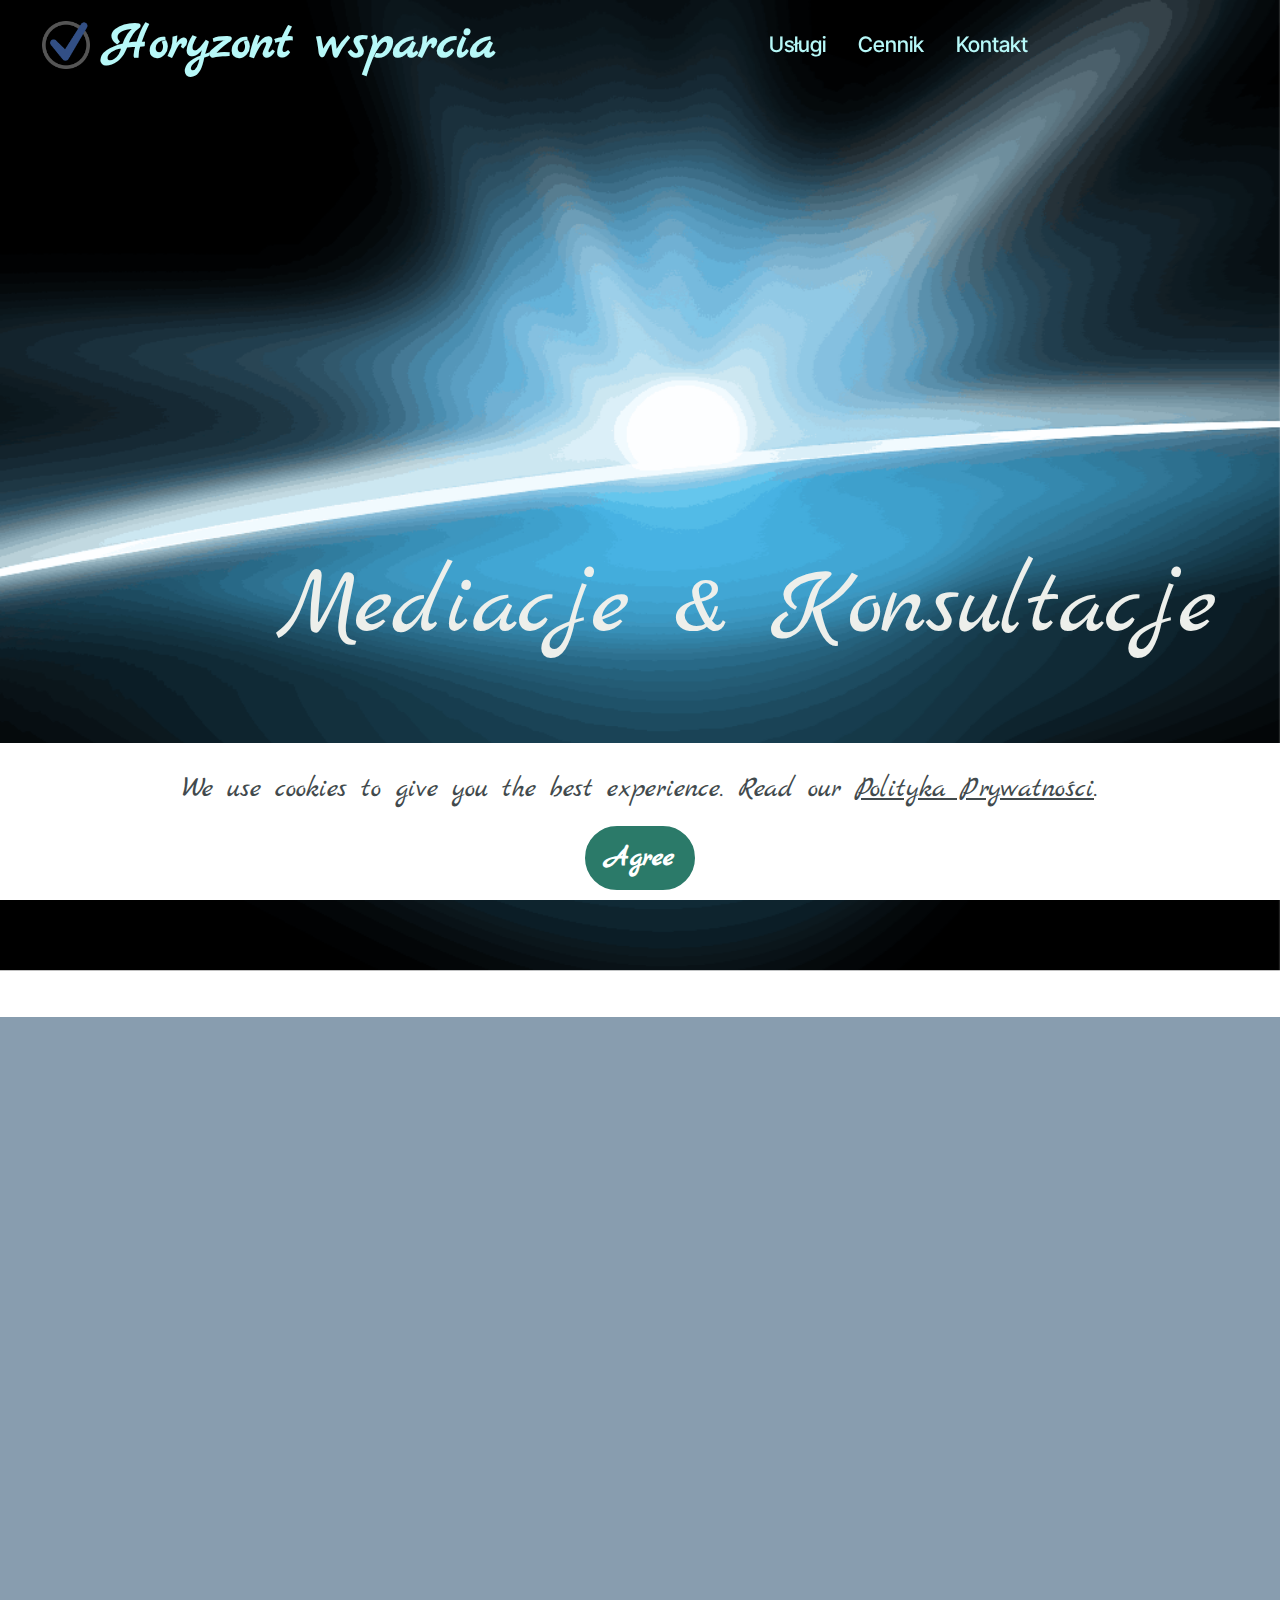
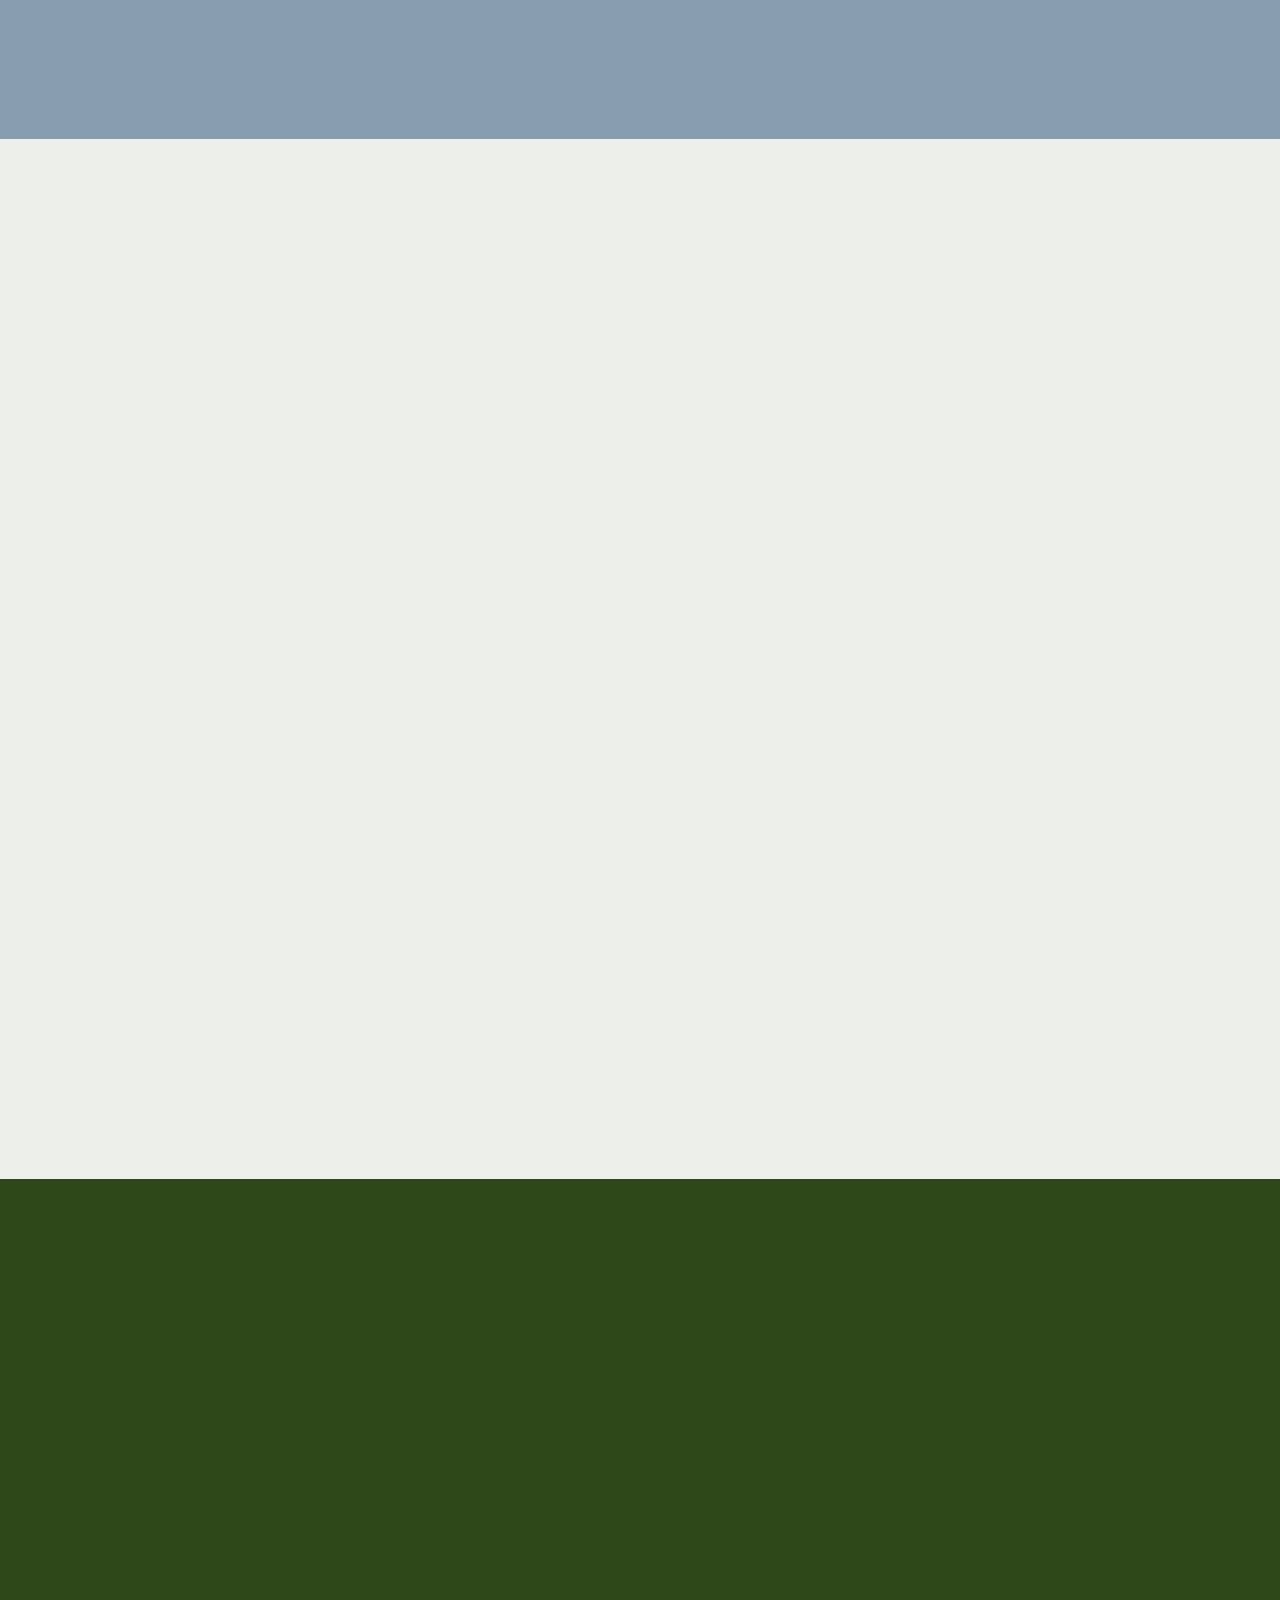
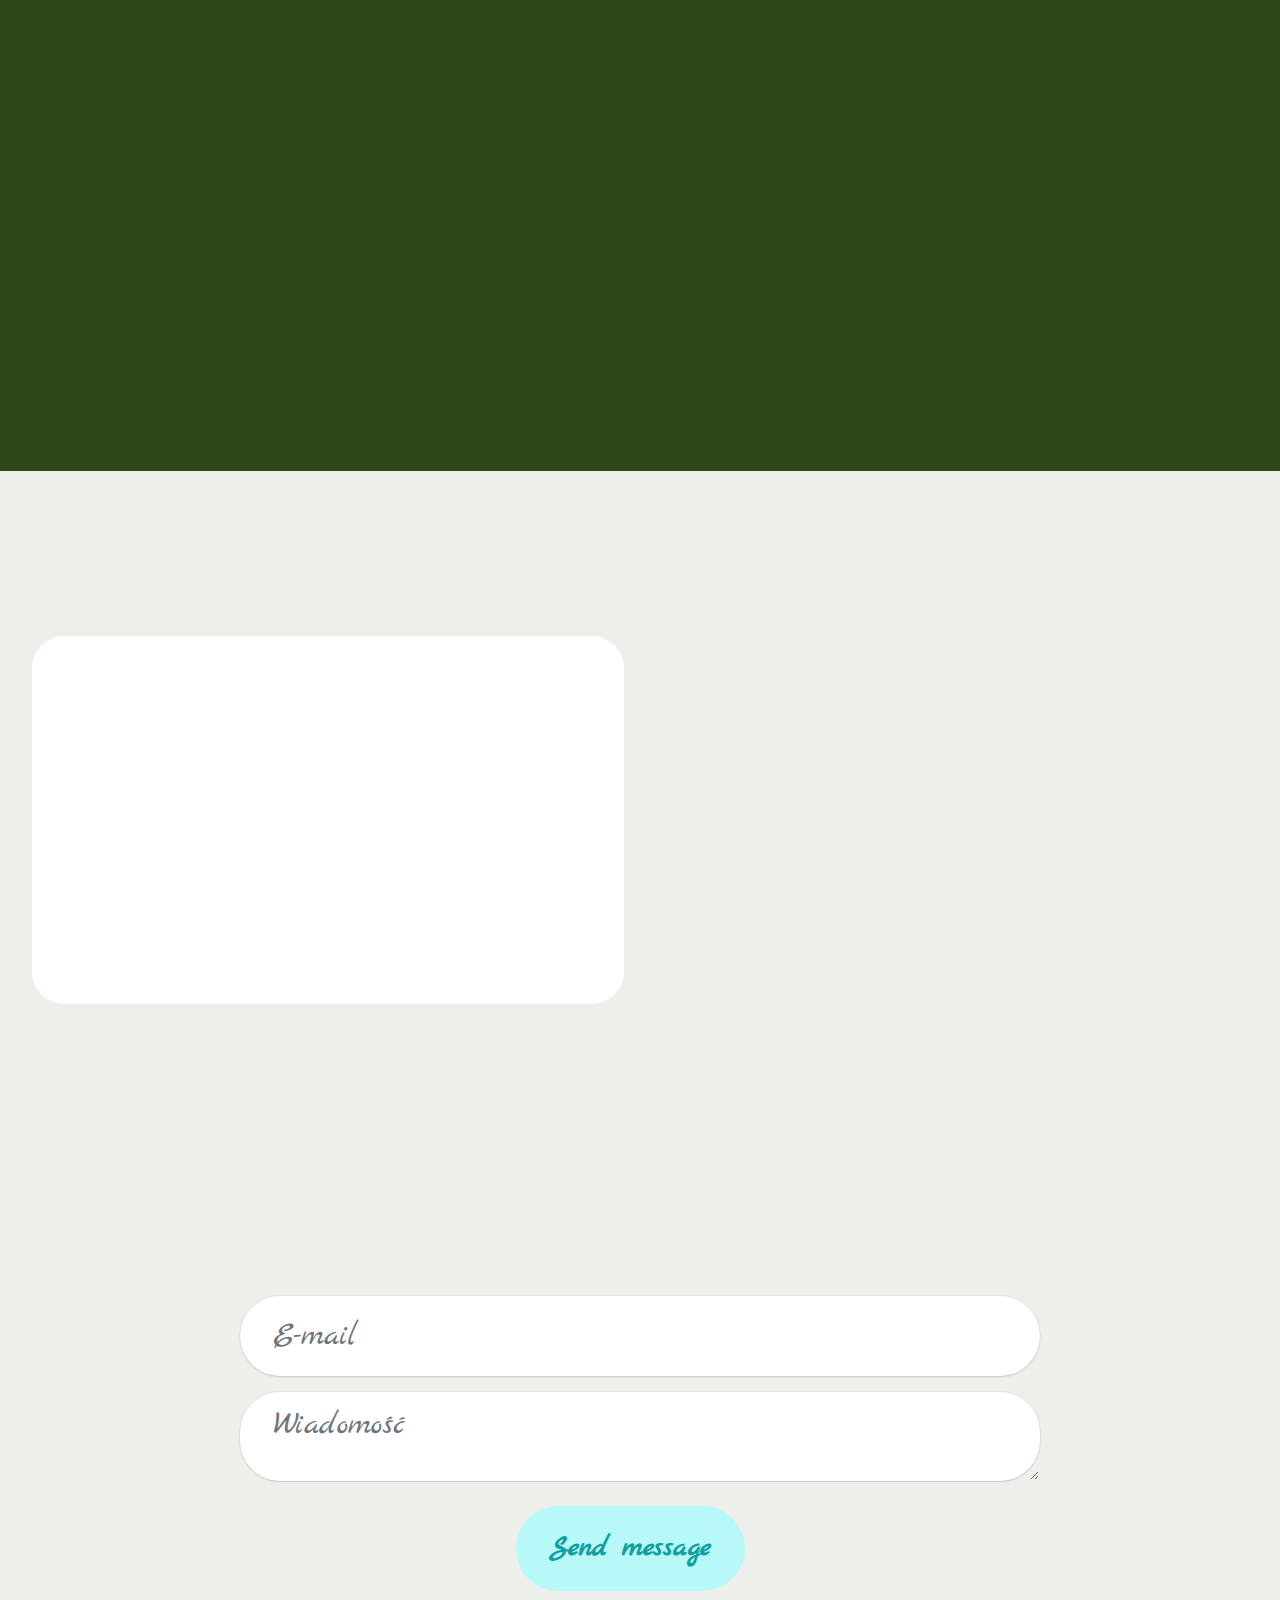
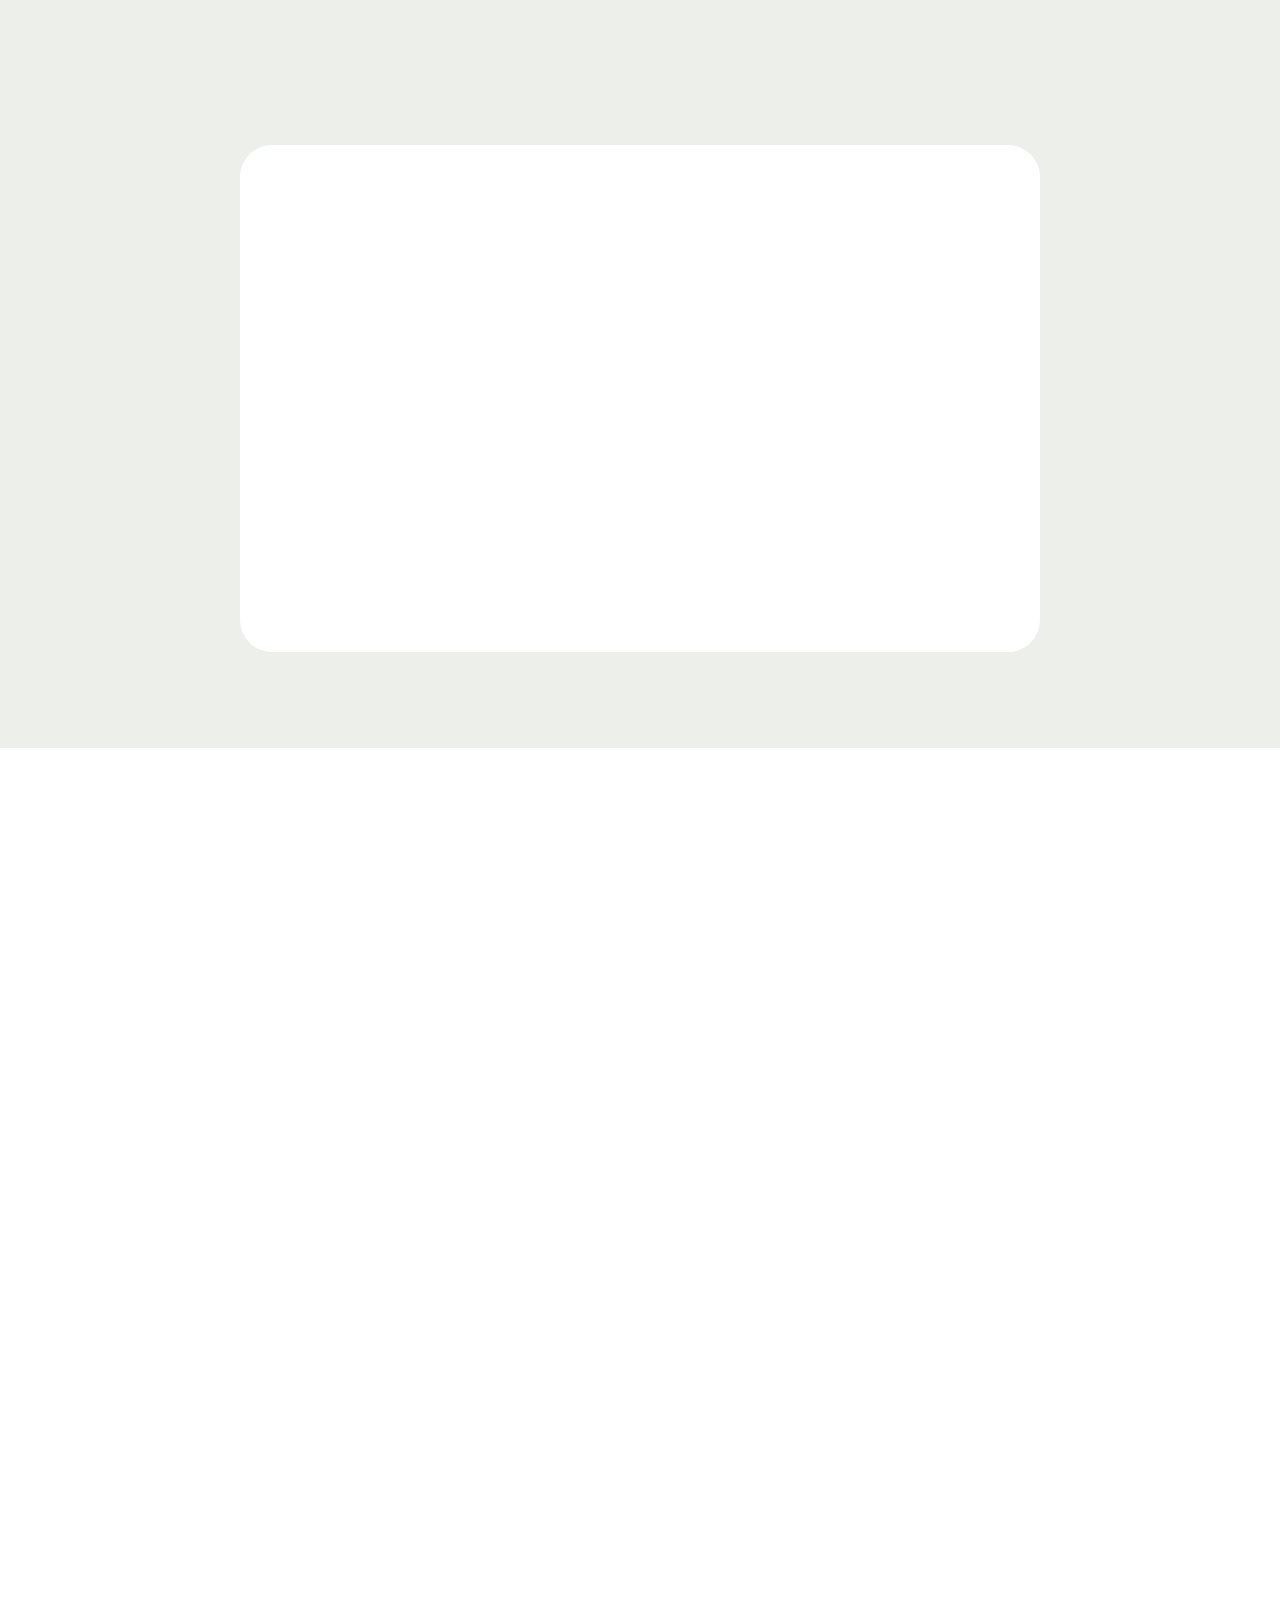
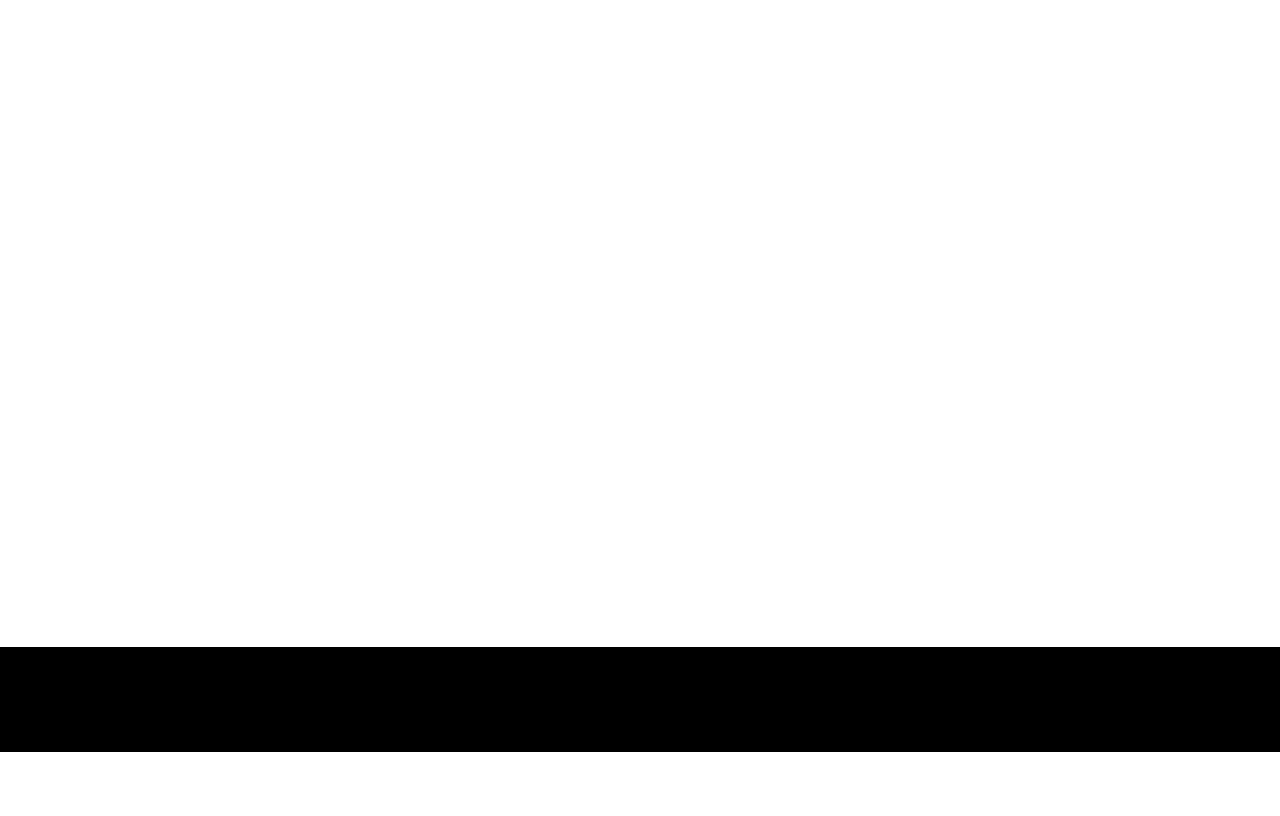
==== commit 6cc66718: "Add files via upload" ====
--- a/index.html
+++ b/index.html
@@ -24,7 +24,7 @@
   <noscript><link rel="stylesheet" href="https://fonts.googleapis.com/css?family=Marck+Script:400&display=swap"></noscript>
   <link rel="preload" href="https://fonts.googleapis.com/css?family=Inter+Tight:100,200,300,400,500,600,700,800,900,100i,200i,300i,400i,500i,600i,700i,800i,900i&display=swap" as="style" onload="this.onload=null;this.rel='stylesheet'">
   <noscript><link rel="stylesheet" href="https://fonts.googleapis.com/css?family=Inter+Tight:100,200,300,400,500,600,700,800,900,100i,200i,300i,400i,500i,600i,700i,800i,900i&display=swap"></noscript>
-  <link rel="preload" as="style" href="assets/mobirise/css/mbr-additional.css?v=mwvTMh"><link rel="stylesheet" href="assets/mobirise/css/mbr-additional.css?v=mwvTMh" type="text/css">
+  <link rel="preload" as="style" href="assets/mobirise/css/mbr-additional.css?v=1FKHr7"><link rel="stylesheet" href="assets/mobirise/css/mbr-additional.css?v=1FKHr7" type="text/css">
 
   
   
@@ -78,7 +78,7 @@
   <div class="container">
     <div class="row">
       <div class="content-wrap col-12 col-md-12">
-        <h1 class="mbr-section-title mbr-fonts-style mb-4 display-1"><br><br><br><br><br>Mediacje &amp; Konsultacje<br></h1>
+        <h1 class="mbr-section-title mbr-fonts-style mb-4 display-1"><br><br><br><br>&nbsp;Mediacje &amp; Konsultacje<br></h1>
         <p class="mbr-fonts-style mbr-text mb-4 display-5"><br><br><br><br></p>
         
         
@@ -334,7 +334,7 @@
         </div>
         <div class="row justify-content-center">
             <div class="col-lg-8 mx-auto mbr-form" data-form-type="formoid">
-                <form action="https://mobirise.eu/" method="POST" class="mbr-form form-with-styler" data-form-title="Form Name"><input type="hidden" name="email" data-form-email="true" value="oMNeBxsxYDXk6zAdt12bXyyh0W3QW+E0KYSAiF4RqDeb8kmW3l/ycjdfF+ZRwh70bNRBaNSOK5k/V/rHlsKX3qZ+k/m3EzIEBKnpaV7ywh5CwWyg2RR4M0Up4DlbdCci">
+                <form action="https://mobirise.eu/" method="POST" class="mbr-form form-with-styler" data-form-title="Form Name"><input type="hidden" name="email" data-form-email="true" value="sVS4OgsCDc9CMCMGC7cvqbaa937q3ITZZWnelN7K9T/l5btJ+1Cih5Y4XMhgsZElB0Vr+QBv/vGk89Po4efp5ogyLmM+PWYayTxN86lN968CRADCFBZ8NRbtk+TkY/UG">
                     <div class="row">
                         <div hidden="hidden" data-form-alert="" class="alert alert-success col-12">Dziękujemy za skontaktowanie się z nami!</div>
                         <div hidden="hidden" data-form-alert-danger="" class="alert alert-danger col-12">
@@ -507,7 +507,7 @@
             </div>
         </div>
     </div>
-</section><section class="display-7" style="padding: 0;align-items: center;justify-content: center;flex-wrap: wrap;    align-content: center;display: flex;position: relative;height: 4rem;"><a href="https://mobiri.se/3243529" style="flex: 1 1;height: 4rem;position: absolute;width: 100%;z-index: 1;"><img alt="" style="height: 4rem;" src="[data-uri]"></a><p style="margin: 0;text-align: center;" class="display-7">&#8204;</p><a style="z-index:1" href="https://mobirise.com/builder/ai-website-generator.html">AI Website Generator</a></section><script src="assets/bootstrap/js/bootstrap.bundle.min.js"></script>  <script src="assets/parallax/jarallax.js"></script>  <script src="assets/web/assets/cookies-alert-plugin/cookies-alert-core.js"></script>  <script src="assets/web/assets/cookies-alert-plugin/cookies-alert-script.js"></script>  <script src="assets/smoothscroll/smooth-scroll.js"></script>  <script src="assets/ytplayer/index.js"></script>  <script src="assets/dropdown/js/navbar-dropdown.js"></script>  <script src="assets/theme/js/script.js"></script>  <script src="assets/formoid/formoid.min.js"></script>  
+</section><section class="display-7" style="padding: 0;align-items: center;justify-content: center;flex-wrap: wrap;    align-content: center;display: flex;position: relative;height: 4rem;"><a href="https://mobiri.se/3243529" style="flex: 1 1;height: 4rem;position: absolute;width: 100%;z-index: 1;"><img alt="" style="height: 4rem;" src="[data-uri]"></a><p style="margin: 0;text-align: center;" class="display-7">&#8204;</p><a style="z-index:1" href="https://mobirise.com/builder/ai-website-maker.html">Best AI Website Maker</a></section><script src="assets/bootstrap/js/bootstrap.bundle.min.js"></script>  <script src="assets/parallax/jarallax.js"></script>  <script src="assets/web/assets/cookies-alert-plugin/cookies-alert-core.js"></script>  <script src="assets/web/assets/cookies-alert-plugin/cookies-alert-script.js"></script>  <script src="assets/smoothscroll/smooth-scroll.js"></script>  <script src="assets/ytplayer/index.js"></script>  <script src="assets/dropdown/js/navbar-dropdown.js"></script>  <script src="assets/theme/js/script.js"></script>  <script src="assets/formoid/formoid.min.js"></script>  
   
   
 <input name="cookieData" type="hidden" data-cookie-cookiesAlertType='false' data-cookie-customDialogSelector='null' data-cookie-colorText='#424a4d' data-cookie-colorBg='rgb(255, 255, 255)' data-cookie-opacityOverlay='0' data-cookie-bgOpacity='100' data-cookie-textButton='Agree' data-cookie-rejectText='REJECT' data-cookie-colorButton='#2b7a69' data-cookie-rejectColor='#ffffff' data-cookie-colorLink='#424a4d' data-cookie-underlineLink='true' data-cookie-text="We use cookies to give you the best experience. Read our <a href='Polityka-Prywatności.html'>Polityka Prywatności</a>.">
--- a/assets/mobirise/css/mbr-additional.css
+++ b/assets/mobirise/css/mbr-additional.css
@@ -1386,7 +1386,7 @@
   }
 }
 .cid-udOoAu6fd8 .mbr-section-title {
-  text-align: center;
+  text-align: right;
   color: #edefeb;
 }
 .cid-udOoAu6fd8 .mbr-text,
--- a/assets/mobirise/css/mbr-additional.css
+++ b/assets/mobirise/css/mbr-additional.css
@@ -1386,7 +1386,7 @@
   }
 }
 .cid-udOoAu6fd8 .mbr-section-title {
-  text-align: center;
+  text-align: right;
   color: #edefeb;
 }
 .cid-udOoAu6fd8 .mbr-text,
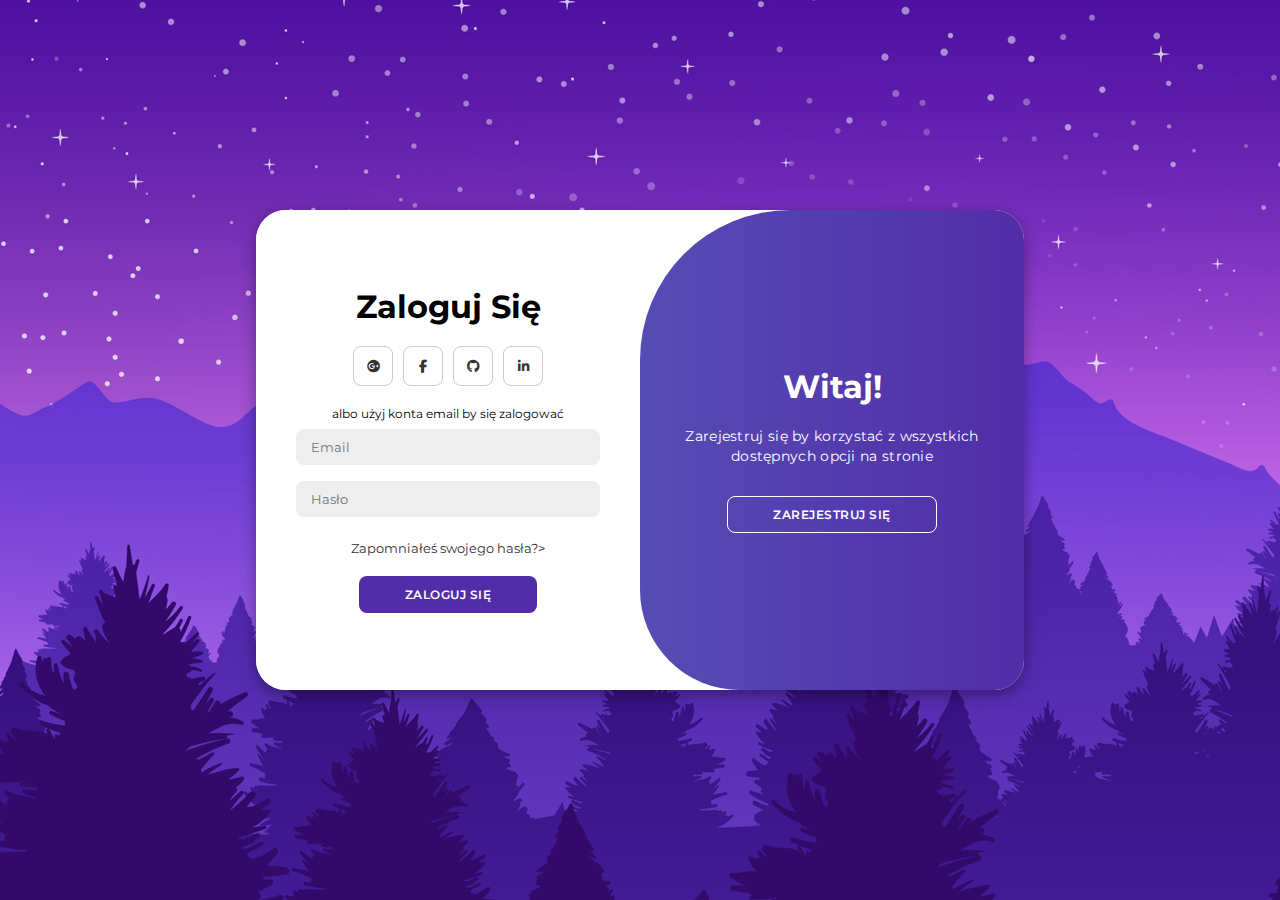
==== commit 8960a708: "Add files via upload" ====
--- a/index.html
+++ b/index.html
@@ -1,517 +1,64 @@
-<!DOCTYPE html>
-<html  >
-<head>
-  <!-- Site made with Mobirise Website Builder v5.9.18, https://mobirise.com -->
-  <meta charset="UTF-8">
-  <meta http-equiv="X-UA-Compatible" content="IE=edge">
-  <meta name="generator" content="Mobirise v5.9.18, mobirise.com">
-  <meta name="viewport" content="width=device-width, initial-scale=1, minimum-scale=1">
-  <link rel="shortcut icon" href="assets/images/mbr-83x83.png" type="image/x-icon">
-  <meta name="description" content="Opis widoczny w wyszukiwarce.">
-  
-  
-  <title>Strona</title>
-  <link rel="stylesheet" href="assets/web/assets/mobirise-icons2/mobirise2.css">
-  <link rel="stylesheet" href="assets/bootstrap/css/bootstrap.min.css">
-  <link rel="stylesheet" href="assets/bootstrap/css/bootstrap-grid.min.css">
-  <link rel="stylesheet" href="assets/bootstrap/css/bootstrap-reboot.min.css">
-  <link rel="stylesheet" href="assets/parallax/jarallax.css">
-  <link rel="stylesheet" href="assets/animatecss/animate.css">
-  <link rel="stylesheet" href="assets/dropdown/css/style.css">
-  <link rel="stylesheet" href="assets/socicon/css/styles.css">
-  <link rel="stylesheet" href="assets/theme/css/style.css">
-  <link rel="preload" href="https://fonts.googleapis.com/css?family=Marck+Script:400&display=swap" as="style" onload="this.onload=null;this.rel='stylesheet'">
-  <noscript><link rel="stylesheet" href="https://fonts.googleapis.com/css?family=Marck+Script:400&display=swap"></noscript>
-  <link rel="preload" href="https://fonts.googleapis.com/css?family=Inter+Tight:100,200,300,400,500,600,700,800,900,100i,200i,300i,400i,500i,600i,700i,800i,900i&display=swap" as="style" onload="this.onload=null;this.rel='stylesheet'">
-  <noscript><link rel="stylesheet" href="https://fonts.googleapis.com/css?family=Inter+Tight:100,200,300,400,500,600,700,800,900,100i,200i,300i,400i,500i,600i,700i,800i,900i&display=swap"></noscript>
-  <link rel="preload" as="style" href="assets/mobirise/css/mbr-additional.css?v=1FKHr7"><link rel="stylesheet" href="assets/mobirise/css/mbr-additional.css?v=1FKHr7" type="text/css">
-
-  
-  
-  
-</head>
-<body>
-  
-  <section data-bs-version="5.1" class="menu menu6 cid-udZMQspl0U" once="menu" id="menu06-2n">
-	
-
-	<nav class="navbar navbar-dropdown opacityScroll navbar-fixed-top navbar-expand-lg">
-		<div class="container">
-			<div class="navbar-brand">
-				<span class="navbar-logo">
-					<a href="index.html">
-						<img src="assets/images/mbr-83x83.png" alt="Mobirise Website Builder" style="height: 3rem;">
-					</a>
-				</span>
-				<span class="navbar-caption-wrap"><a class="navbar-caption text-warning display-2" href="index.html">Horyzont wsparcia</a></span>
-			</div>
-			<button class="navbar-toggler" type="button" data-toggle="collapse" data-bs-toggle="collapse" data-target="#navbarSupportedContent" data-bs-target="#navbarSupportedContent" aria-controls="navbarNavAltMarkup" aria-expanded="false" aria-label="Toggle navigation">
-				<div class="hamburger">
-					<span></span>
-					<span></span>
-					<span></span>
-					<span></span>
-				</div>
-			</button>
-			<div class="collapse navbar-collapse opacityScroll" id="navbarSupportedContent">
-				<ul class="navbar-nav nav-dropdown nav-right" data-app-modern-menu="true"><li class="nav-item">
-						<a class="nav-link link text-warning display-4" href="index.html#features04-2k">Usługi</a>
-					</li>
-					<li class="nav-item">
-						<a class="nav-link link text-warning display-4" href="index.html#pricing01-2l" aria-expanded="false">Cennik</a>
-					</li>
-					<li class="nav-item">
-						<a class="nav-link link text-warning display-4" href="index.html#contacts02-1p">Kontakt</a>
-					</li></ul>
-				
-				
-			</div>
-		</div>
-	</nav>
-</section>
-
-<section data-bs-version="5.1" class="header19 cid-udOoAu6fd8 mbr-fullscreen mbr-parallax-background" id="header19-26">
-  
-
-  
-  
-  <div class="container">
-    <div class="row">
-      <div class="content-wrap col-12 col-md-12">
-        <h1 class="mbr-section-title mbr-fonts-style mb-4 display-1"><br><br><br><br>&nbsp;Mediacje &amp; Konsultacje<br></h1>
-        <p class="mbr-fonts-style mbr-text mb-4 display-5"><br><br><br><br></p>
-        
-        
-      </div>
-    </div>
-  </div>
-</section>
-
-<section data-bs-version="5.1" class="social01 cid-udZSsFYmjH" id="social01-2t">
-	
-
-	
-	
-	<div class="container">
-		<div class="row justify-content-center">
-			<div class="col-12 content-head">
-				
-			</div>
-		</div>
-		<div class="row">
-			<div class="item features-without-image col-12 col-md-6 col-lg-6">
-				<div class="item-img mb-3">
-					<img src="assets/images/gallery02.jpg" alt="Mobirise Website Builder">
-				</div>
-				<div class="item-wrapper">
-					<span class="mbr-iconfont m-auto socicon-instagram socicon"></span>
-					<div class="card-box">
-						<h4 class="card-title mbr-fonts-style mb-0 display-7">
-							<strong>Mediacje</strong></h4>
-						<h5 class="card-text mbr-fonts-style display-7"></h5>
-					</div>
-				</div>
-			</div>
-			<div class="item features-without-image col-12 col-md-6 col-lg-6">
-				<div class="item-img mb-3">
-					<img src="assets/images/gallery01.jpg" alt="Mobirise Website Builder">
-				</div>
-				<div class="item-wrapper">
-					<span class="mbr-iconfont m-auto socicon-tiktok socicon"></span>
-					<div class="card-box">
-						<h4 class="card-title mbr-fonts-style mb-0 display-7">
-							<strong>Konsultacje</strong></h4>
-						<h5 class="card-text mbr-fonts-style display-7">
-							Lorem ipsum dolor sit amet.
-						</h5>
-					</div>
-				</div>
-			</div>
-		</div>
-	</div>
-</section>
-
-<section data-bs-version="5.1" class="features4 start cid-udZKIdhDxz" id="features04-2k">
-	
-	
-	<div class="container">
-		<div class="row justify-content-center">
-			<div class="col-12 content-head">
-				<div class="mbr-section-head mb-5">
-					<h4 class="mbr-section-title mbr-fonts-style align-center mb-0 display-2">
-						<strong>Usługi</strong></h4>
-					
-					
-				</div>
-			</div>
-		</div>
-		<div class="row">
-			<div class="item features-image col-12 col-md-6 col-lg-4">
-				<div class="item-wrapper">
-					<div class="item-img">
-						<img src="assets/images/shop1.jpg" alt="Mobirise Website Builder">
-					</div>
-					<div class="item-content">
-						<h5 class="item-title mbr-fonts-style display-5"><strong>Mediacje</strong></h5>
-						<p class="mbr-text mbr-fonts-style display-7">
-							Lorem ipsum dolor sit amet, consectetur adipiscing elit habitant turpis.
-						</p>
-						<div class="mbr-section-btn item-footer"><a href="page3.html" class="btn item-btn btn-primary display-7">Learn More</a></div>
-					</div>
-
-				</div>
-			</div>
-			<div class="item features-image col-12 col-md-6 col-lg-4">
-				<div class="item-wrapper">
-					<div class="item-img">
-						<img src="assets/images/shop2.jpg" alt="Mobirise Website Builder">
-					</div>
-					<div class="item-content">
-						<h5 class="item-title mbr-fonts-style display-5">
-							<strong>Konsultacje kryzysowe</strong></h5>
-						<p class="mbr-text mbr-fonts-style display-7">
-							Lorem ipsum dolor sit amet, consectetur adipiscing elit habitant turpis .
-						</p>
-						<div class="mbr-section-btn item-footer"><a href="page4.html" class="btn item-btn btn-primary display-7">Learn More</a></div>
-					</div>
-				</div>
-			</div>
-			<div class="item features-image col-12 col-md-6 col-lg-4">
-				<div class="item-wrapper">
-					<div class="item-img">
-						<img src="assets/images/shop3.jpg" alt="Mobirise Website Builder">
-					</div>
-					<div class="item-content">
-						<h5 class="item-title mbr-fonts-style display-5">
-							<strong>Biznes</strong></h5>
-						<p class="mbr-text mbr-fonts-style display-7">
-							Lorem ipsum dolor sit amet, consectetur adipiscing elit habitant turpis .<br>
-						</p>
-						<div class="mbr-section-btn item-footer"><a href="page5.html" class="btn item-btn btn-primary display-7">Learn More</a></div>
-					</div>
-				</div>
-			</div>
-		</div>
-	</div>
-</section>
-
-<section data-bs-version="5.1" class="pricing1 cid-udZLxs4HuY" id="pricing01-2l">
-  
-  
-  <div class="container">
-    <div class="row justify-content-center">
-      <div class="col-12 content-head">
-        <div class="mbr-section-head mb-5">
-          <h4 class="mbr-section-title mbr-fonts-style align-center mb-0 display-2">
-            <strong>Cennik</strong><strong><br></strong></h4>
-          
-        </div>
-      </div>
-    </div>
-    <div class="row"> 
-      
-
-      <div class="item features-without-image col-12 col-md-6 col-lg-4 item-mb active">
-        <div class="item-wrapper">
-          <div class="item-head">
-            <h5 class="item-title mbr-fonts-style mb-0 display-5">
-              <strong>Pro</strong>
-            </h5>
-            <h6 class="item-subtitle mbr-fonts-style mt-0 mb-0 display-7">
-              <strong>$10</strong>/month
-            </h6>
-          </div>
-          <div class="item-content">
-            <p class="mbr-text mbr-fonts-style display-7">
-              Lorem ipsum dolor sit amet, consectetur adipiscing elit. Donec
-              egestas massa.
-            </p>
-          </div>
-          <div class="mbr-section-btn item-footer">
-          <a href="" class="btn item-btn btn-primary display-7">Learn More</a>
-        </div>
-        </div>
-      </div>
-
-      <div class="item features-without-image col-12 col-md-6 col-lg-4 item-mb">
-        <div class="item-wrapper">
-          <div class="item-head">
-            <h5 class="item-title mbr-fonts-style mb-0 display-5">
-              <strong>Starter</strong>
-            </h5>
-            <h6 class="item-subtitle mbr-fonts-style mt-0 mb-0 display-7">
-              <strong>$5</strong>/month
-            </h6>
-          </div>
-          <div class="item-content">
-            <p class="mbr-text mbr-fonts-style display-7">
-              Lorem ipsum dolor sit amet, consectetur adipiscing elit. Donec
-              egestas massa.
-            </p>
-          </div>
-          <div class="mbr-section-btn item-footer">
-          <a href="" class="btn item-btn btn-primary display-7">Learn More</a>
-        </div>
-        </div>
-      </div>
-      <div class="item features-without-image col-12 col-md-6 col-lg-4 item-mb">
-        <div class="item-wrapper">
-          <div class="item-head">
-            <h5 class="item-title mbr-fonts-style mb-0 display-5">
-              <strong>Free</strong>
-            </h5>
-            <h6 class="item-subtitle mbr-fonts-style mt-0 mb-0 display-7">
-              <strong>$0</strong>/month
-            </h6>
-          </div>
-          <div class="item-content">
-            <p class="mbr-text mbr-fonts-style display-7">
-              Lorem ipsum dolor sit amet, consectetur adipiscing elit. Donec
-              egestas massa.
-            </p>
-          </div>
-          <div class="mbr-section-btn item-footer">
-          <a href="" class="btn item-btn btn-primary display-7">Learn More</a>
-        </div>
-        </div>
-      </div>
-    </div>
-  </div>
-</section>
-
-<section data-bs-version="5.1" class="contacts02 map1 cid-udIGtXlSM7" id="contacts02-1p">
-
-    
-
-    
-    <div class="container">
-        <div class="row justify-content-center">
-            <div class="col-12 content-head">
-                <div class="mbr-section-head mb-5">
-                    <h3 class="mbr-section-title mbr-fonts-style align-center mb-0 display-2">
-                        <strong>Kontakt</strong></h3>
-                    
-                </div>
-            </div>
-        </div>
-        <div class="row justify-content-center">
-            <div class="card col-12 col-md-12 col-lg-6">
-                <div class="card-wrapper">
-                    <div class="text-wrapper">
-                        <h5 class="cardTitle mbr-fonts-style mb-2 display-5">
-                            <strong>Contact Us</strong>
-                        </h5>
-                        <ul class="list mbr-fonts-style display-7">
-                            <li class="mbr-text item-wrap">Phone: <a href="tel:+12345678910" class="text-primary">0 (800) 123 45
-                                    67</a></li>
-                            <li class="mbr-text item-wrap">WhatsApp: <a href="tel:+12345678910" class="text-primary">0 (800) 123
-                                    45 67</a></li>
-                            <li class="mbr-text item-wrap">Email: <a href="mailto:info@site.com" class="text-primary">info@site.com</a></li>
-                            <li class="mbr-text item-wrap">Address: 350 5th Ave, New York, NY 10118</li>
-                            <li class="mbr-text item-wrap">Working hours: 9:00AM - 6:00PM</li>
-                        </ul>
-                    </div>
-                </div>
-            </div>
-            <div class="map-wrapper col-md-12 col-lg-6">
-                <div class="google-map"><iframe frameborder="0" style="border:0" src="https://www.google.com/maps/embed?pb=!1m14!1m8!1m3!1d6045.3003145248895!2d-73.9884657!3d40.7477229!3m2!1i1024!2i768!4f13.1!3m3!1m2!1s0x89c259a9ac1f1b85%3A0x7e33d1c0e7af3be4!2zMzUwIDV0aCBBdmUsIE5ldyBZb3JrLCBOWSAxMDExOCwg0KHQqNCQ!5e0!3m2!1sru!2sru!4v1689597362021!5m2!1sen!2sen" allowfullscreen=""></iframe></div>
-            </div>
-        </div>
-    </div>
-</section>
-
-<section data-bs-version="5.1" class="form5 cid-udIGXyNXI3" id="form02-1s">
-    
-    
-    <div class="container">
-        <div class="row justify-content-center">
-            <div class="col-12 content-head">
-                <div class="mbr-section-head mb-5">
-                    <h3 class="mbr-section-title mbr-fonts-style align-center mb-0 display-2"><strong>Formularz kontaktowy</strong></h3>
-                    
-                </div>
-            </div>
-        </div>
-        <div class="row justify-content-center">
-            <div class="col-lg-8 mx-auto mbr-form" data-form-type="formoid">
-                <form action="https://mobirise.eu/" method="POST" class="mbr-form form-with-styler" data-form-title="Form Name"><input type="hidden" name="email" data-form-email="true" value="sVS4OgsCDc9CMCMGC7cvqbaa937q3ITZZWnelN7K9T/l5btJ+1Cih5Y4XMhgsZElB0Vr+QBv/vGk89Po4efp5ogyLmM+PWYayTxN86lN968CRADCFBZ8NRbtk+TkY/UG">
-                    <div class="row">
-                        <div hidden="hidden" data-form-alert="" class="alert alert-success col-12">Dziękujemy za skontaktowanie się z nami!</div>
-                        <div hidden="hidden" data-form-alert-danger="" class="alert alert-danger col-12">
-                            Oops...! some problem!
-                        </div>
-                    </div>
-                    <div class="dragArea row">
-                        
-                        <div class="col-md col-sm-12 form-group mb-3" data-for="email">
-                            <input type="email" name="email" placeholder="E-mail" data-form-field="email" class="form-control" value="" id="email-form02-1s">
-                        </div>
-                        
-                        <div class="col-12 form-group mb-3" data-for="textarea">
-                            <textarea name="textarea" placeholder="Wiadomość" data-form-field="textarea" class="form-control" id="textarea-form02-1s"></textarea>
-                        </div>
-                        <div class="col-lg-12 col-md-12 col-sm-12 align-center mbr-section-btn"><button type="submit" class="btn btn-warning display-7">Send message</button></div>
-                    </div>
-                </form>
-            </div>
-        </div>
-    </div>
-</section>
-
-<section data-bs-version="5.1" class="people06 cid-udIGuSRLIJ" id="people06-1q">   
-    
-
-    
-    
-    <div class="container">
-        <div class="row justify-content-center">
-            <div class="card col-12 col-md-12 col-lg-8">
-                <div class="card-wrapper">
-                    <div class="card-box align-center">
-                        <p class="card-text mbr-fonts-style display-5">
-                        I can't express how much I admire the distinctive offerings from this creative small business. Each product exudes its
-                        own character and charm, making me feel like I own a piece of art!
-                        </p>
-                        <div class="img-wrapper mt-4 justify-content-center">
-                            <img src="assets/images/team1.jpg" alt="" data-slide-to="0" data-bs-slide-to="0">
-                        </div>
-                        <p class="card-title mbr-fonts-style mt-3 display-7">
-                            <strong>Sarah Jones</strong>
-                        </p>
-                    </div>
-                </div>
-            </div>
-        </div>
-    </div>
-</section>
-
-<section data-bs-version="5.1" class="content4 cid-udIGQeuiwa" id="list02-1r">
-    
-
-    
-    
-    <div class="container">
-        <div class="row justify-content-center">
-            <div class="col-lg-10">
-                <div class="title col-md-12 mb-5">
-                    <h3 class="mbr-section-title mbr-fonts-style display-2">
-                        <strong>FAQ</strong>
-                    </h3>
-                    <h4 class="mbr-section-subtitle mbr-fonts-style mb-0 mt-4 display-7">
-                        List main features of your project in this block.
-                    </h4>
-                </div>
-                <div class="item features-without-image col-12">
-                    <div class="item-wrapper">
-                        <div class="card-box align-left">
-                            <h5 class="card-title mbr-fonts-style mb-3 display-5">
-                                <strong>How long does it take to receive the final photos?</strong>
-                            </h5>
-                            <p class="card-text mbr-fonts-style mb-5 display-7">
-                                The turnaround time for receiving the final edited photos depends on the scope of the
-                                project. Generally, you can expect to receive a preview or a selection of edited photos
-                                within a week after the photoshoot. The complete set of edited photos will be delivered
-                                within a few weeks.
-                            </p>
-                        </div>
-                    </div>
-                </div>
-                <div class="item features-without-image col-12">
-                    <div class="item-wrapper">
-                        <div class="card-box align-left">
-                            <h5 class="card-title mbr-fonts-style mb-3 display-5">
-                                <strong>What is your pricing structure?</strong>
-                            </h5>
-                            <p class="card-text mbr-fonts-style mb-5 display-7">
-                                My pricing varies depending on the type of photoshoot and the specific requirements. For
-                                detailed pricing information, please reach out via the contact form, and I'll provide
-                                you with a personalized quote.
-                            </p>
-                        </div>
-                    </div>
-                </div>
-                <div class="item features-without-image col-12">
-                    <div class="item-wrapper">
-                        <div class="card-box align-left">
-                            <h5 class="card-title mbr-fonts-style mb-3 display-5">
-                                <strong>How can I access my photos after the shoot?</strong>
-                            </h5>
-                            <p class="card-text mbr-fonts-style mb-5 display-7">
-                                After the photoshoot, I will provide you with a private online gallery where you can
-                                view and download your edited photos. You'll receive a password-protected link that you
-                                can share with friends and family.
-                            </p>
-                        </div>
-                    </div>
-                </div>
-            </div>
-        </div>
-    </div>
-</section>
-
-<section data-bs-version="5.1" class="social05 cid-udIH5rFf6W" id="social05-1t">
-    
-
-    
-
-    <div class="container">
-        <div class="row">
-            <h3 class="mbr-section-title align-center mb-5 mbr-fonts-style display-2">
-                <strong>Follow us</strong>
-            </h3>
-            <div class="col-12">
-                <div class="social-row">
-                    <div class="soc-item">
-                        <a href="https://mobiri.se/" target="_blank">
-                            <span class="mbr-iconfont socicon socicon-facebook"></span>
-                        </a>
-                    </div>
-                    <div class="soc-item">
-                        <a href="https://mobiri.se/" target="_blank">
-                            <span class="mbr-iconfont socicon-twitter socicon"></span>
-                        </a>
-                    </div>
-                    <div class="soc-item">
-                        <a href="https://mobiri.se/" target="_blank">
-                            <span class="mbr-iconfont socicon-instagram socicon"></span>
-                        </a>
-                    </div>
-                    <div class="soc-item">
-                        <a href="https://mobiri.se/" target="_blank">
-                            <span class="mbr-iconfont socicon socicon-linkedin"></span>
-                        </a>
-                    </div>
-                    <div class="soc-item">
-                        <a href="https://mobiri.se/" target="_blank">
-                            <span class="mbr-iconfont socicon socicon-twitch"></span>
-                        </a>
-                    </div>
-                </div>
-            </div>
-        </div>
-    </div>
-</section>
-
-<section data-bs-version="5.1" class="footer4 cid-udIHzsrIXY" once="footers" id="footer04-1u">
-
-    
-
-    
-
-    <div class="container">
-        <div class="media-container-row align-center mbr-white">
-            <div class="col-12">
-                <p class="mbr-text mb-0 mbr-fonts-style display-7">
-                    © Copyright 2025 Mobirise - All Rights Reserved
-                </p>
-            </div>
-        </div>
-    </div>
-</section><section class="display-7" style="padding: 0;align-items: center;justify-content: center;flex-wrap: wrap;    align-content: center;display: flex;position: relative;height: 4rem;"><a href="https://mobiri.se/3243529" style="flex: 1 1;height: 4rem;position: absolute;width: 100%;z-index: 1;"><img alt="" style="height: 4rem;" src="[data-uri]"></a><p style="margin: 0;text-align: center;" class="display-7">&#8204;</p><a style="z-index:1" href="https://mobirise.com/builder/ai-website-maker.html">Best AI Website Maker</a></section><script src="assets/bootstrap/js/bootstrap.bundle.min.js"></script>  <script src="assets/parallax/jarallax.js"></script>  <script src="assets/web/assets/cookies-alert-plugin/cookies-alert-core.js"></script>  <script src="assets/web/assets/cookies-alert-plugin/cookies-alert-script.js"></script>  <script src="assets/smoothscroll/smooth-scroll.js"></script>  <script src="assets/ytplayer/index.js"></script>  <script src="assets/dropdown/js/navbar-dropdown.js"></script>  <script src="assets/theme/js/script.js"></script>  <script src="assets/formoid/formoid.min.js"></script>  
-  
-  
-<input name="cookieData" type="hidden" data-cookie-cookiesAlertType='false' data-cookie-customDialogSelector='null' data-cookie-colorText='#424a4d' data-cookie-colorBg='rgb(255, 255, 255)' data-cookie-opacityOverlay='0' data-cookie-bgOpacity='100' data-cookie-textButton='Agree' data-cookie-rejectText='REJECT' data-cookie-colorButton='#2b7a69' data-cookie-rejectColor='#ffffff' data-cookie-colorLink='#424a4d' data-cookie-underlineLink='true' data-cookie-text="We use cookies to give you the best experience. Read our <a href='Polityka-Prywatności.html'>Polityka Prywatności</a>.">
-   <div id="scrollToTop" class="scrollToTop mbr-arrow-up"><a style="text-align: center;"><i class="mbr-arrow-up-icon mbr-arrow-up-icon-cm cm-icon cm-icon-smallarrow-up"></i></a></div>
-    <input name="animation" type="hidden">
-  </body>
+<!DOCTYPE html>
+<html lang="en">
+    <head>
+        <meta charset="UTF-8">
+        <meta name="viewport" content="width=device-width, initial-scale=1.0">
+        <link rel="stylesheet" href="https://cdnjs.cloudflare.com/ajax/libs/font-awesome/6.6.0/css/all.min.css">
+        <link rel="stylesheet" href="https://cdnjs.cloudflare.com/ajax/libs/animate.css/4.1.1/animate.min.css"/>
+        <link rel="stylesheet" href="style.css">
+        
+        <title>Logowanie</title>
+    </head>
+
+    <body class="animate__animated animate__fadeIn">
+        <div class="container" id="container">
+            <div class="form-container sign-up">
+            <form id="registerForm">
+                <h1>Stwórz Konto</h1>
+                <div class="social-icons">
+                    <a href="#" class="icon"><i class="fa-brands fa-google-plus"></i></a>
+                    <a href="#" class="icon"><i class="fa-brands fa-facebook-f"></i></a>
+                    <a href="#" class="icon"><i class="fa-brands fa-github"></i></a>
+                    <a href="#" class="icon"><i class="fa-brands fa-linkedin-in"></i></a>
+                </div>
+                <span>albo użyj konta email by się zarejestrować</span>
+                <input type="text" id="registerName" placeholder="Imię" required>
+                <input type="email" id="registerEmail" placeholder="Email" required>
+                <input type="password" id="registerPassword" placeholder="Hasło" required>
+                <button class="animated-button" type="submit">Zarejestruj się</button>
+            </form>
+        </div>
+        <div class="form-container sign-in">
+            <form id="loginForm">
+                <h1>Zaloguj Się</h1>
+                <div class="social-icons">
+                    <a href="#" class="icon"><i class="fa-brands fa-google-plus"></i></a>
+                    <a href="#" class="icon"><i class="fa-brands fa-facebook-f"></i></a>
+                    <a href="#" class="icon"><i class="fa-brands fa-github"></i></a>
+                    <a href="#" class="icon"><i class="fa-brands fa-linkedin-in"></i></a>
+                </div>
+                <span>albo użyj konta email by się zalogować</span>
+                <input type="email" id="username" placeholder="Email" required>
+                <input type="password" id="password" placeholder="Hasło" required>
+                <a href="#">Zapomniałeś swojego hasła?></a>
+                <button class="animated-button" type="submit">Zaloguj Się</button>
+            </form>
+        </div>
+        <div class="toggle-container">
+            <div class="toggle">
+                <div class="toggle-panel toggle-left">
+                    <h1>Witamy znowu!</h1>
+                    <p>Zaloguj się by korzystać z wszystkich dostępnych opcji na stronie</p>
+                        <button class="hidden" id="login">Zaloguj Się</button>
+                </div>
+                <div class="toggle-panel toggle-right">
+                    <h1>Witaj!</h1>
+                    <p>Zarejestruj się by korzystać z wszystkich dostępnych opcji na stronie</p>
+                    <button class="hidden" id="register">Zarejestruj Się</button>
+                </div>
+            </div>
+        </div>
+    </div>
+        <script src="login.js"></script>
+    </body>
 </html>--- a/style.css
+++ b/style.css
@@ -0,0 +1,429 @@
+@import url('https://fonts.googleapis.com/css2?family=Montserrat:ital,wght@0,100..900;1,100..900&display=swap');
+
+* {
+    margin: 0;
+    padding: 0;
+    box-sizing: border-box;
+    font-family: 'Montserrat', sans-serif;
+}
+
+body {
+    background: url('img/bg.jpg') no-repeat;
+    display: flex;
+    align-items: center;
+    justify-content: center;
+    flex-direction: column;
+    height: 100vh;
+    transition: opacity 0.5s ease-in;
+}
+
+.container {
+    background-color: #fff;
+    border-radius: 30px;
+    box-shadow: 0 5px 15px rgba(0, 0, 0, 0.35);
+    position: relative;
+    overflow: hidden;
+    width: 768px;
+    max-width: 100%;
+    min-height: 480px;
+}
+
+.container p {
+    font-size: 14px;
+    line-height: 20px;
+    letter-spacing: 0.3px;
+    margin: 20px 0;
+}
+
+.container span {
+    font-size: 12px;
+}
+
+.container a {
+    color: #333;
+    font-size: 13px;
+    text-decoration: none;
+    margin: 15px 0 10px;
+}
+
+.container button {
+    background-color: #512da8;
+    color: #fff;
+    font-size: 12px;
+    padding: 10px 45px;
+    border: 1px solid transparent;
+    border-radius: 8px;
+    font-weight: 600;
+    letter-spacing: 0.5px;
+    text-transform: uppercase;
+    margin-top: 10px;
+    cursor: pointer;
+}
+
+.animated-button {
+    padding: 10px;
+    background-color: #512da8;
+    color: #fff;
+    border: none;
+    border-radius: 5px;
+    cursor: pointer;
+    transition: background-color 0.3s ease;
+}
+
+.animated-button:hover {
+    background-color: #2c1169;
+}
+
+.animated-button:active {
+    background-color: #004494;
+}
+
+.container button.hidden {
+    background-color: transparent;
+    border-color: #fff;
+}
+
+.container form {
+    background-color: #fff;
+    display: flex;
+    align-items: center;
+    justify-content: center;
+    flex-direction: column;
+    padding: 0 40px;
+    height: 100%;
+}
+
+.container input {
+    background-color: #eee;
+    border: none;
+    margin: 8px 0;
+    padding: 10px 15px;
+    font-size: 13px;
+    border-radius: 8px;
+    width: 100%;
+    outline: none;
+}
+
+.form-container {
+    position: absolute;
+    top: 0;
+    height: 100%;
+    transition: all 0.6s ease-in-out;
+}
+
+.sign-in {
+    left: 0;
+    width: 50%;
+    z-index: 2;
+}
+
+.container.active .sign-in {
+    transform: translateX(100%);
+}
+
+.sign-up {
+    left: 0;
+    width: 50%;
+    opacity: 0;
+    z-index: 1;
+}
+
+.container.active .sign-up {
+    transform: translateX(100%);
+    opacity: 1;
+    z-index: 5;
+    animation: move 0.6s;
+}
+
+.fade-in {
+    animation: fadeInAnimation 0.5s ease-in;
+}
+
+.fade-out {
+    animation: fadeOutAnimation 0.5s ease-out;
+}
+
+@keyframes fadeInAnimation {
+    from { opacity: 0; }
+    to { opacity: 1; }
+}
+
+@keyframes fadeOutAnimation {
+    from { opacity: 1; }
+    to { opacity: 0; }
+}
+
+@keyframes move {
+    0%, 49.99% {
+        opacity: 0;
+        z-index: 1;
+    }
+    50%, 100% {
+        opacity: 1;
+        z-index: 5;
+    }
+}
+
+@keyframes slideInFromBottom {
+    0% {
+        transform: translateY(100%);
+        opacity: 0;
+    }
+    100% {
+        transform: translateY(0);
+        opacity: 1;
+    }
+}
+
+.home .animated-slide-in {
+    animation: slideInFromBottom 1s ease-out forwards;
+    opacity: 0;
+}
+
+.social-icons {
+    margin: 20px 0;
+}
+
+.social-icons a {
+    border: 1px solid #ccc;
+    border-radius: 20%;
+    display: inline-flex;
+    justify-content: center;
+    align-items: center;
+    margin: 0 3px;
+    width: 40px;
+    height: 40px;
+}
+
+.toggle-container {
+    position: absolute;
+    top: 0;
+    left: 50%;
+    width: 50%;
+    height: 100%;
+    overflow: hidden;
+    transition: all 0.6s ease-in-out;
+    border-radius: 150px 0 0 100px;
+    z-index: 1000;
+}
+
+.container.active .toggle-container {
+    transform: translateX(-100%);
+    border-radius: 0 150px 100px 0;
+}
+
+.toggle {
+    background-color: #512da8;
+    height: 100%;
+    background: linear-gradient(to right, #5c6bc0, #512da8);
+    color: #fff;
+    position: relative;
+    left: -100%;
+    height: 100%;
+    width: 200%;
+    transform: translateX(0);
+    transition: all 0.6s ease-in-out;
+}
+
+.container.active .toggle {
+    transform: translateX(50%);
+}
+
+.toggle-panel {
+    position: absolute;
+    width: 50%;
+    height: 100%;
+    display: flex;
+    align-items: center;
+    justify-content: center;
+    flex-direction: column;
+    padding: 0 30px;
+    text-align: center;
+    top: 0;
+    transform: translateX(0);
+    transition: all 0.6s ease-in-out;
+}
+
+.toggle-left {
+    transform: translateX(-200%);
+}
+
+.container.active .toggle-left {
+    transform: translateX(0);
+}
+
+.toggle-right {
+    right: 0;
+    transform: translateX(0);
+}
+
+.container.active .toggle-right {
+    transform: translateX(200%);
+}
+
+body.home {
+    background: url('img/bg.jpg') no-repeat center center fixed;
+    background-size: cover;
+    display: flex;
+    flex-direction: column;
+    align-items: center;
+    justify-content: flex-start; /* Zmiana z center na flex-start */
+    min-height: 100vh; /* Zapewnij, że body zajmuje co najmniej wysokość widoku */
+}
+
+.hero-section {
+    display: flex;
+    flex-direction: column;
+    justify-content: center; /* Wyrównanie pionowe do środka */
+    align-items: center;
+    text-align: center;
+    height: 100vh; /* Zajmuje pełną wysokość widoku */
+    color: white;
+    position: relative; /* Pozwól na absolutne pozycjonowanie sekcji */
+    z-index: 1; /* Z-index dla hero */
+}
+
+.hero-section h1 {
+    font-size: 3rem;
+    margin-bottom: 20px;
+}
+
+.hero-section p {
+    font-size: 1.5rem;
+    max-width: 600px;
+}
+
+main {
+    display: flex; /* Umożliwienie przewijania */
+    flex-direction: column;
+    align-items: center; /* Wyrównanie do środka */
+    padding-top: 20px; /* Odstęp od hero-section */
+    padding-bottom: 20px; /* Odstęp na dole */
+}
+
+.hero-section h1 {
+    font-size: 3rem;
+    margin-bottom: 10px;
+}
+
+.section {
+    background: rgba(255, 255, 255, 0.9);
+    border-radius: 10px;
+    padding: 20px;
+    margin: 20px 0;
+    width: 80%;
+    max-width: 600px;
+    box-shadow: 0 4px 8px rgba(0, 0, 0, 0.1);
+    opacity: 0; /* Zaczynają jako niewidoczne */
+    transition: opacity 0.5s ease;
+}
+
+.section.visible {
+    opacity: 1; /* Zmieniają się na widoczne */
+}
+
+h2 {
+    opacity: 0;
+    transform: translateY(20px);
+    transition: opacity 0.7s ease, transform 0.7s ease;
+}
+
+.section.visible h2 {
+    opacity: 1;
+    transform: translateY(0);
+}
+
+nav {
+    background-color: #512da8;
+    color: #fff;
+    position: fixed;
+    top: 0;
+    left: 0;
+    width: 100%;
+    padding: 10px 20px;
+    border-radius: 13px;
+    box-shadow: 0px 4px 8px rgba(0, 0, 0, 0.2);
+    z-index: 1000;
+    display: flex;
+    justify-content: space-between;
+}
+
+.logo {
+    color: #fff;
+    font-size: 25px;
+    margin-top: 5px;
+    text-shadow: 2px 2px 0px black;
+}
+
+nav ul {
+    list-style: none;
+    margin: 10px;
+    padding: 0;
+    display: flex;
+    gap: 20px;
+    margin-left: auto;
+}
+
+nav ul li a {
+    color: #fff;
+    text-decoration: none;
+    font-weight: bold;
+    padding: 10px;
+    text-shadow: 2px 2px 0px black;
+    transition: color 0.3s ease, text-decoration 0.3s ease;
+}
+
+nav ul li a:hover {
+    color: #0A75AD;
+    text-decoration: underline;
+}
+
+#logoutButton {
+    background-color: #1064ad;
+    color: white;
+    border: none;
+    padding: 8px 15px;
+    border-radius: 10px;
+    cursor: pointer;
+    font-weight: bold;
+    transition: background-color 0.5s;
+    box-shadow: 2px 2px 0px black;
+}
+
+#logoutButton:hover {
+    background-color: #957adf;
+}
+
+.menu-toggle {
+    display: none;
+    cursor: pointer;
+}
+
+@media (max-width: 768px) {
+    nav ul {
+        display: none;
+        flex-direction: column;
+        width: 100%;
+        position: absolute;
+        top: 50px;
+        background-color: #333;
+        z-index: 999;
+    }
+
+    nav ul.active {
+        display: flex;
+    }
+
+    .menu-toggle {
+        display: block;
+    }
+}
+
+@keyframes fadeIn {
+    from { opacity: 0; }
+    to { opacity: 1; }
+}
+
+.section.visible {
+    animation: fadeIn 0.5s forwards;
+}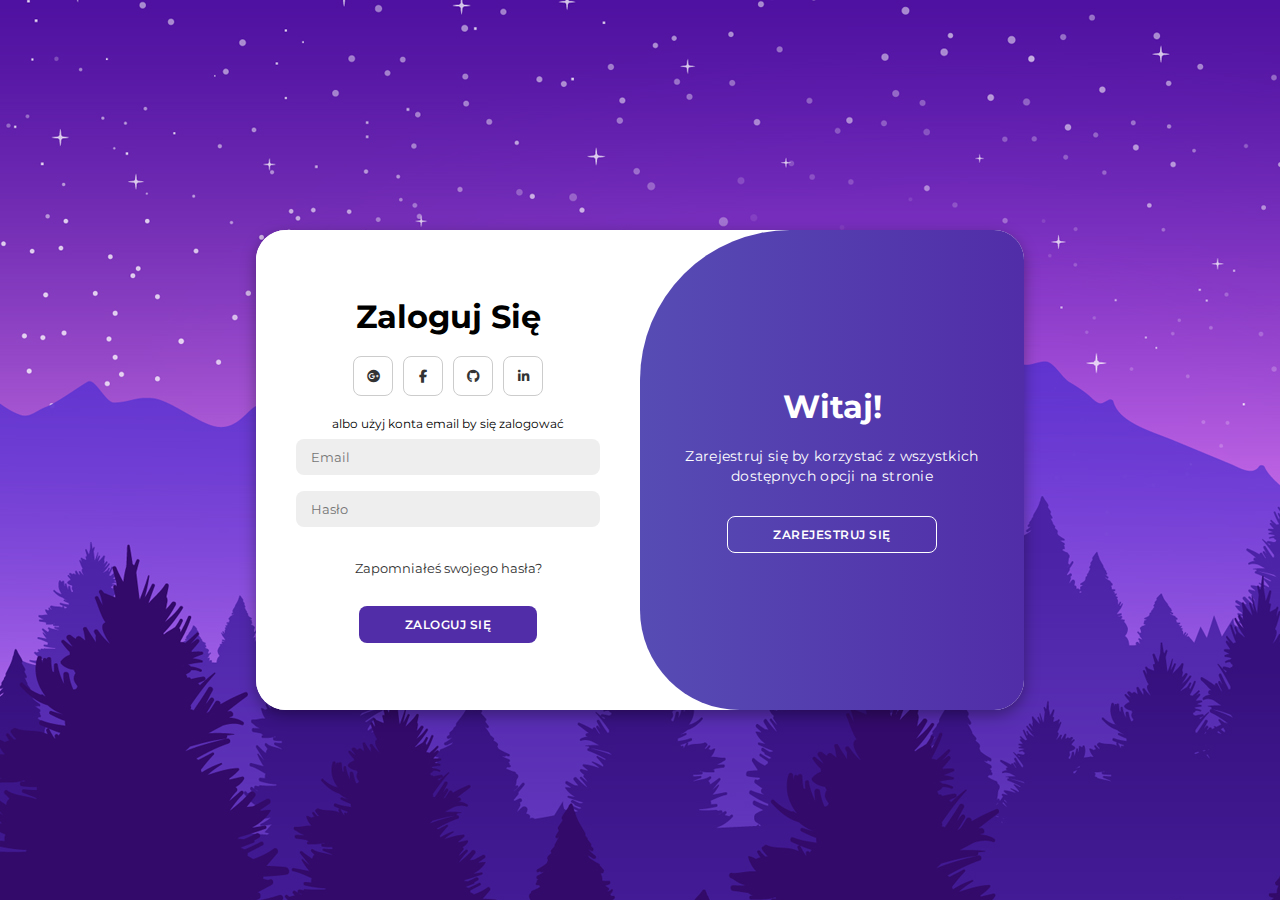
==== commit 5e8af14e: "Add files via upload" ====
--- a/index.html
+++ b/index.html
@@ -6,11 +6,20 @@
         <link rel="stylesheet" href="https://cdnjs.cloudflare.com/ajax/libs/font-awesome/6.6.0/css/all.min.css">
         <link rel="stylesheet" href="https://cdnjs.cloudflare.com/ajax/libs/animate.css/4.1.1/animate.min.css"/>
         <link rel="stylesheet" href="style.css">
-        
+        <meta name="google-signin-client_id" content="318432368759-qhd9gm6kr8a9k7h2arv8tt76jcbvcun4.apps.googleusercontent.com.apps.googleusercontent.com">
         <title>Logowanie</title>
     </head>
-
+    <div id="customAlert" class="custom-alert hidden">
+        <div class="alert-header">
+            <span class="alert-title">Uwaga!</span>
+            <button class="close-btn" onclick="closeAlert()">X</button>
+        </div>
+        <div class="alert-content">
+            <span id="alertMessage">Treść alertu.</span>
+        </div>
+    </div>    
     <body class="animate__animated animate__fadeIn">
+        <div class="g_id_signin" data-type="standard" data-shape="rectangular" data-theme="outline" data-text="sign_in_with" data-size="large" data-logo_alignment="left"></div>
         <div class="container" id="container">
             <div class="form-container sign-up">
             <form id="registerForm">
@@ -40,7 +49,7 @@
                 <span>albo użyj konta email by się zalogować</span>
                 <input type="email" id="username" placeholder="Email" required>
                 <input type="password" id="password" placeholder="Hasło" required>
-                <a href="#">Zapomniałeś swojego hasła?></a>
+                <a class="forget-button" href="#">Zapomniałeś swojego hasła?</a>
                 <button class="animated-button" type="submit">Zaloguj Się</button>
             </form>
         </div>
@@ -60,5 +69,23 @@
         </div>
     </div>
         <script src="login.js"></script>
+        <script>
+            function onSignIn(googleUser) {
+                const profile = googleUser.getBasicProfile();
+                console.log('ID: ' + profile.getId());
+                console.log('Name: ' + profile.getName());
+                console.log('Image URL: ' + profile.getImageUrl());
+                console.log('Email: ' + profile.getEmail());
+    
+                document.getElementById('userName').innerText = "Witaj, " + profile.getName();
+            }
+    
+            function signOut() {
+                const auth2 = gapi.auth2.getAuthInstance();
+                auth2.signOut().then(function () {
+                    console.log('User signed out.');
+                });
+            }
+        </script>
     </body>
 </html>--- a/style.css
+++ b/style.css
@@ -15,6 +15,16 @@
     flex-direction: column;
     height: 100vh;
     transition: opacity 0.5s ease-in;
+}
+
+.g_id_signin {
+    margin: 20px;
+}
+
+#userName {
+    margin-top: 20px;
+    font-size: 20px;
+    color: #333;
 }
 
 .container {
@@ -81,6 +91,18 @@
 .container button.hidden {
     background-color: transparent;
     border-color: #fff;
+}
+
+.forget-button {
+    padding: 10px;
+    color: gray;
+    border: none;
+    border-radius: 5px;
+    cursor: pointer;
+}
+
+.forget-button:hover {
+    text-decoration: underline;
 }
 
 .container form {
@@ -426,4 +448,54 @@
 
 .section.visible {
     animation: fadeIn 0.5s forwards;
+}
+
+.custom-alert {
+    position: fixed;
+    top: 20%;
+    left: 50%;
+    transform: translate(-50%, -50%);
+    background-color: #512da8;
+    color: #fff;
+    box-shadow: 0 10px 20px rgba(0, 0, 0, 0.5);
+    border: 0.5px solid black;
+    border-radius: 10px;
+    width: 500px;
+    z-index: 1001;
+    display: flex;
+    flex-direction: column;
+    padding: 20px;
+    visibility: hidden;
+}
+
+.custom-alert.visible {
+    visibility: visible;
+}
+
+.alert-header {
+    display: flex;
+    justify-content: space-between;
+    align-items: center;
+}
+
+.alert-title {
+    font-size: 25px;
+    font-weight: bold;
+}
+
+.close-btn {
+    color: #fff;
+    top: 0;
+    margin-right: 5px;
+    justify-content: end;
+    background: none;
+    border: none;
+    font-size: 25px;
+    cursor: pointer;
+    transition: color 0.6s ease;
+}
+
+.close-btn:hover {
+    color: black;
+    transition: scale(1.3);
 }